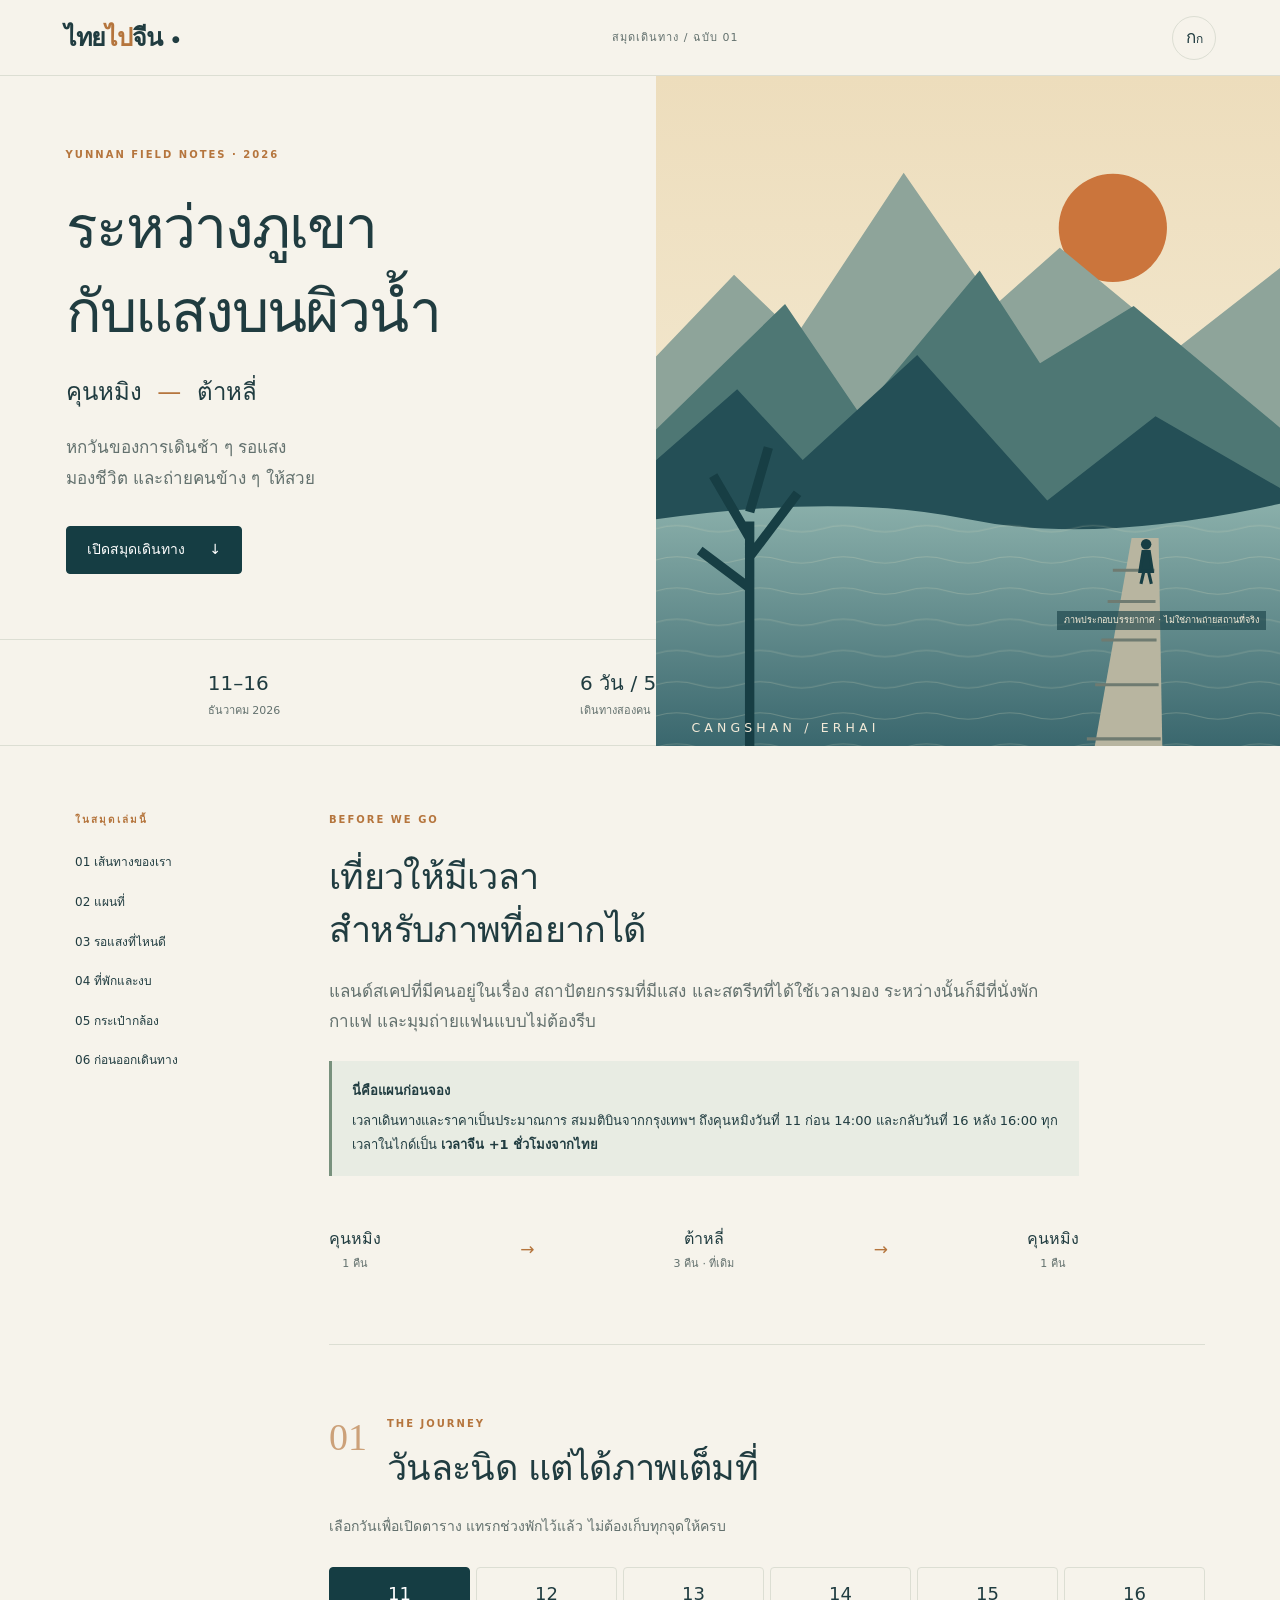
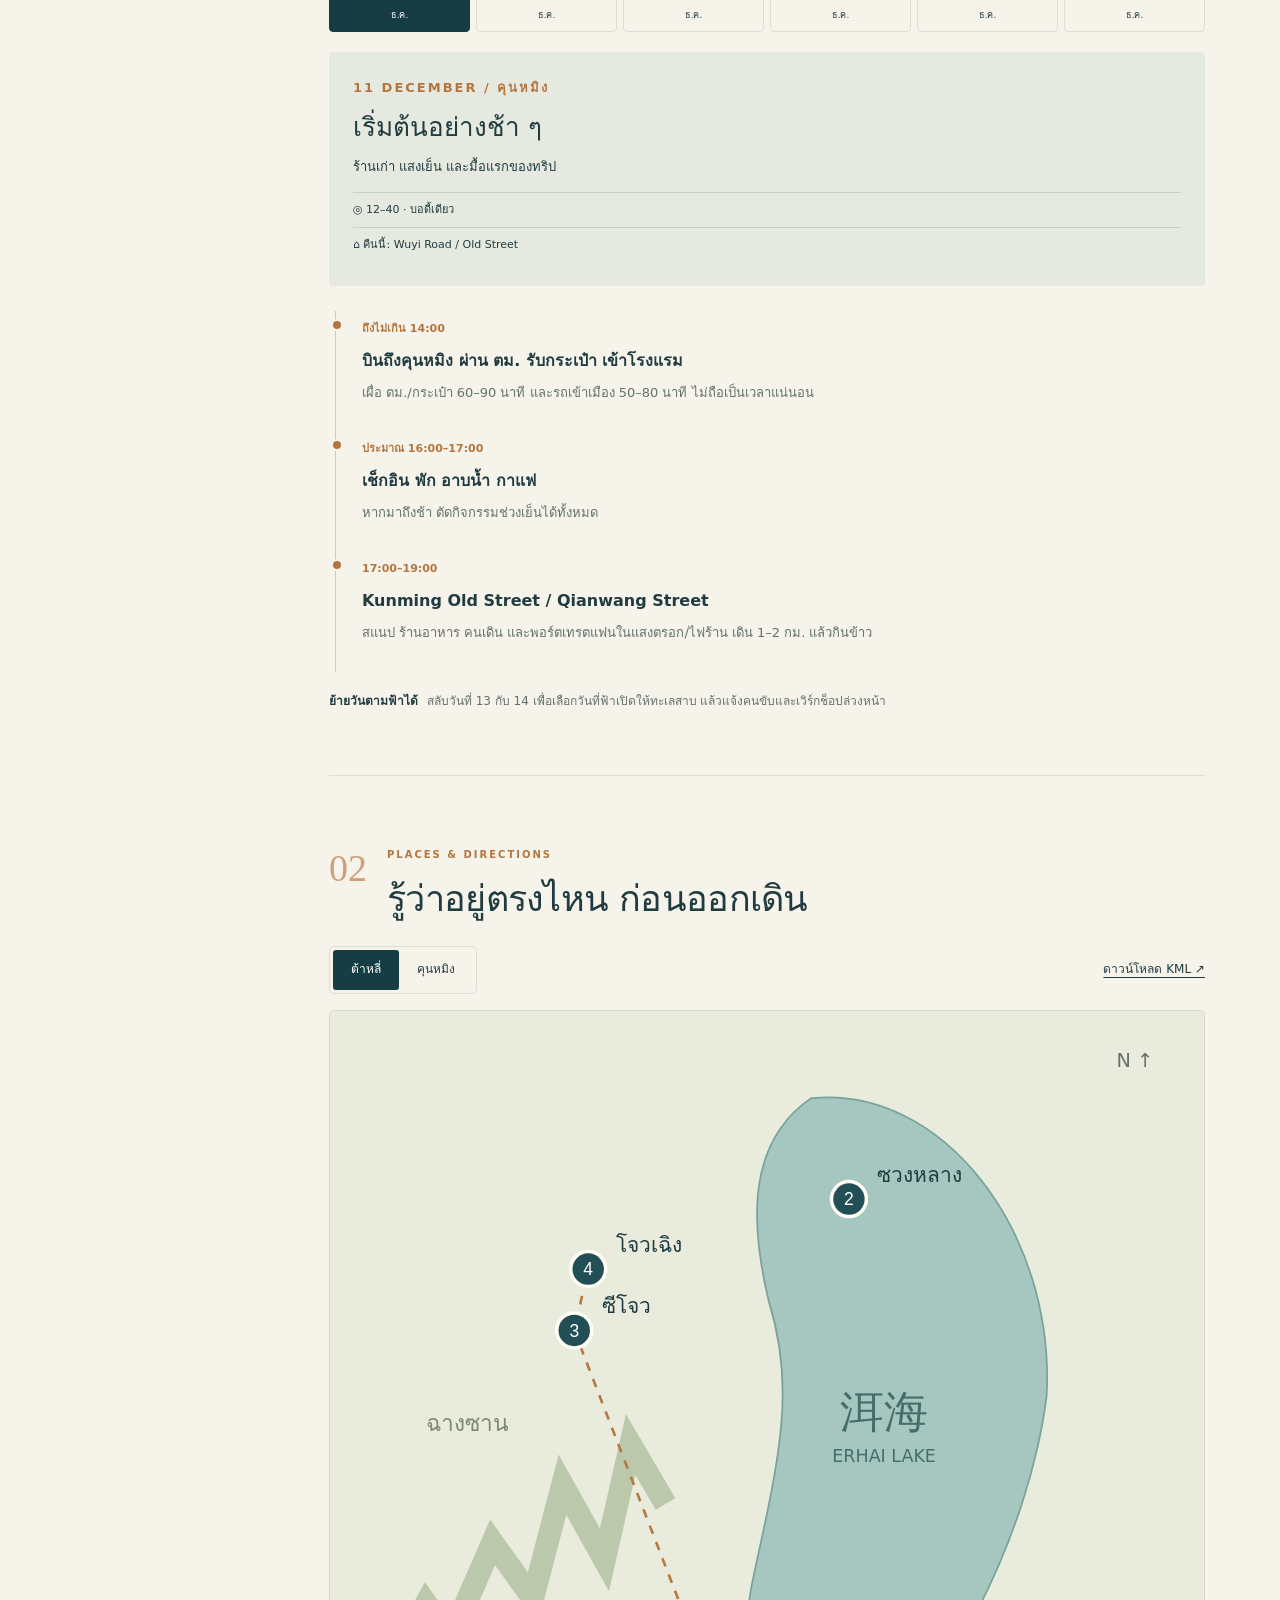
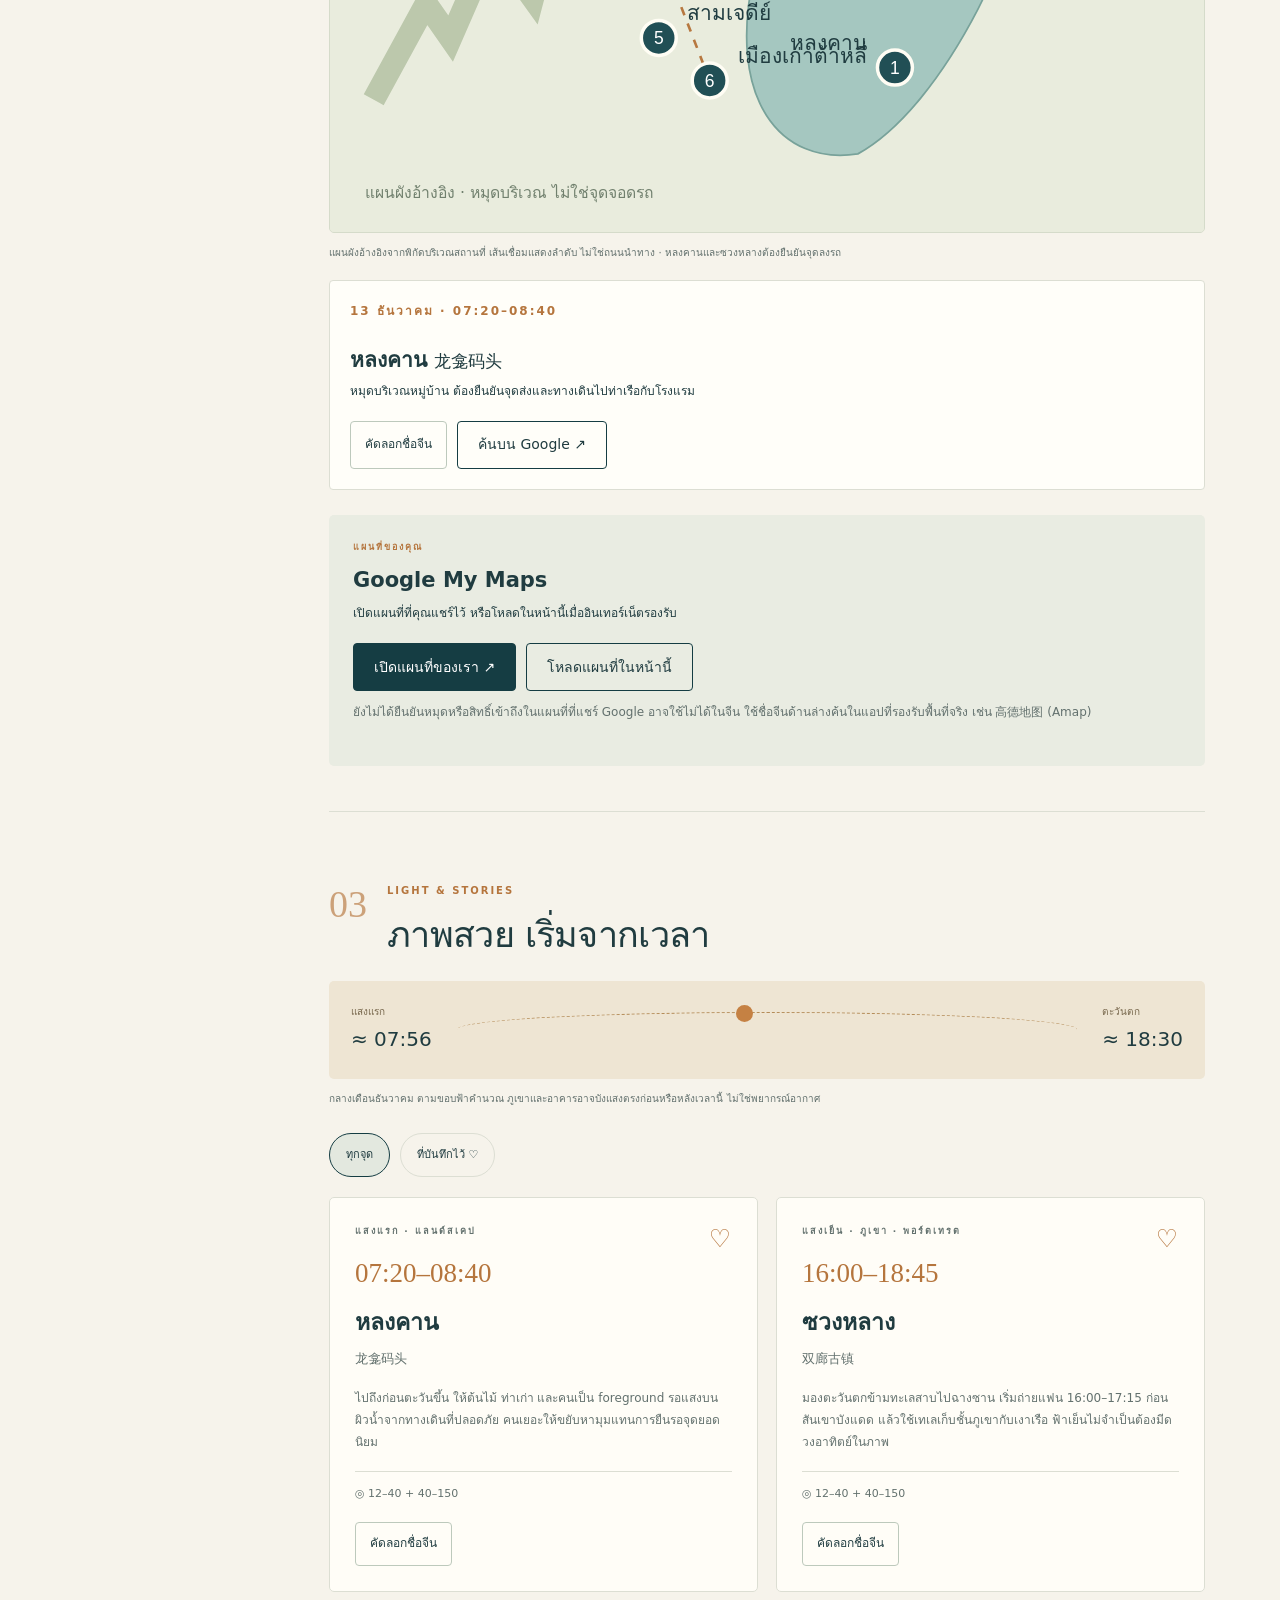
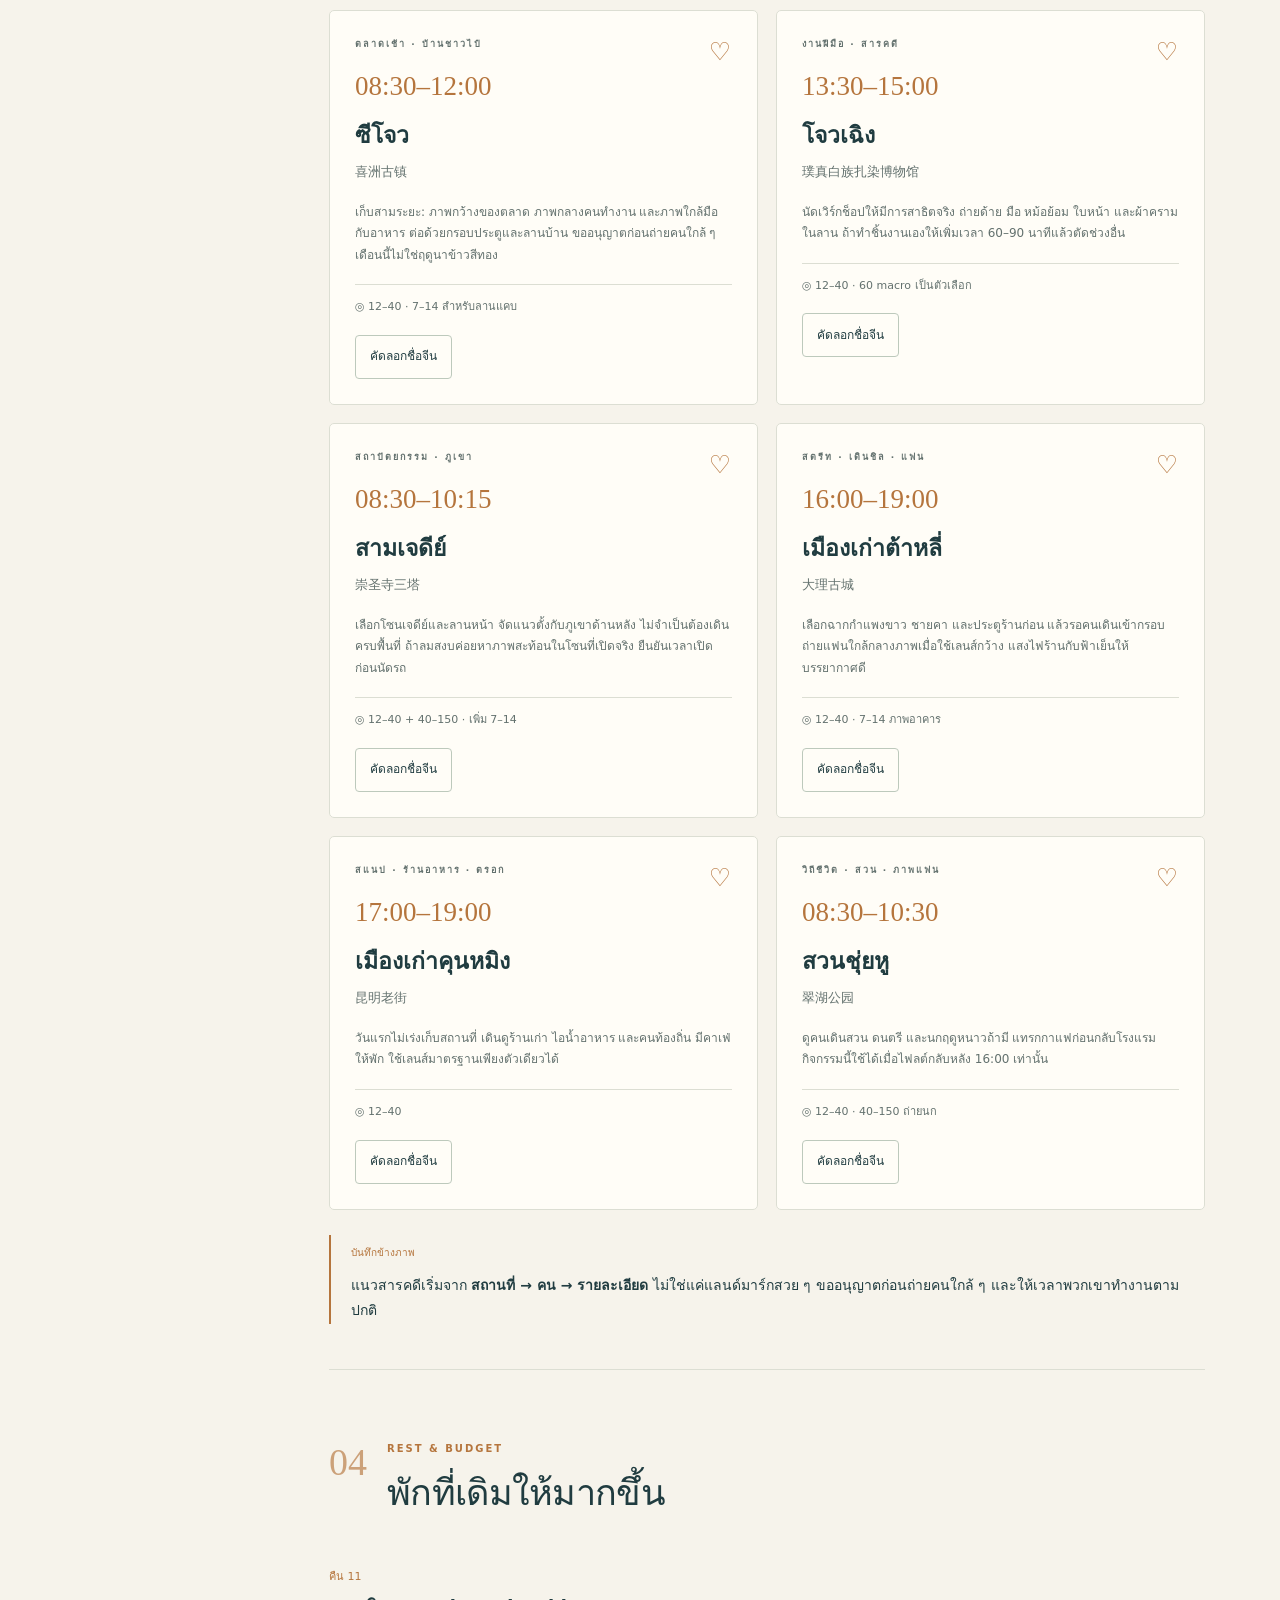
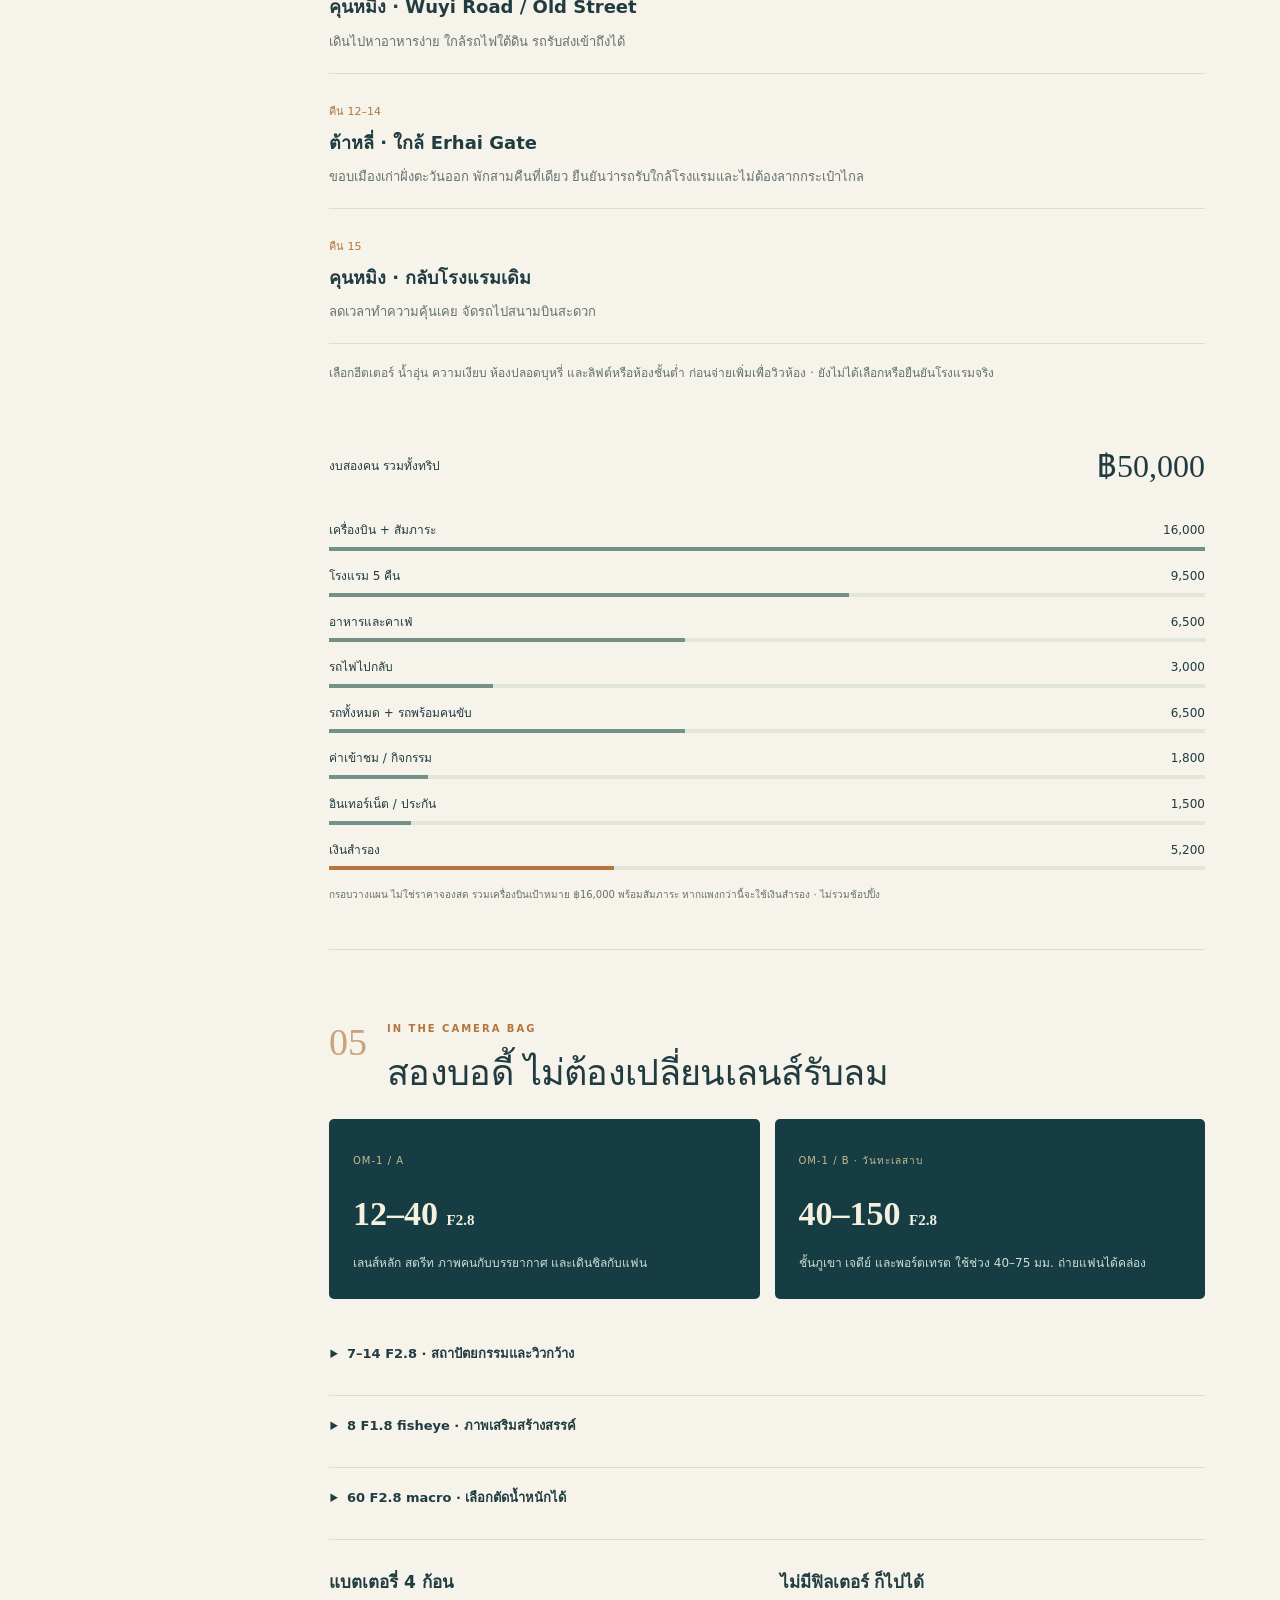
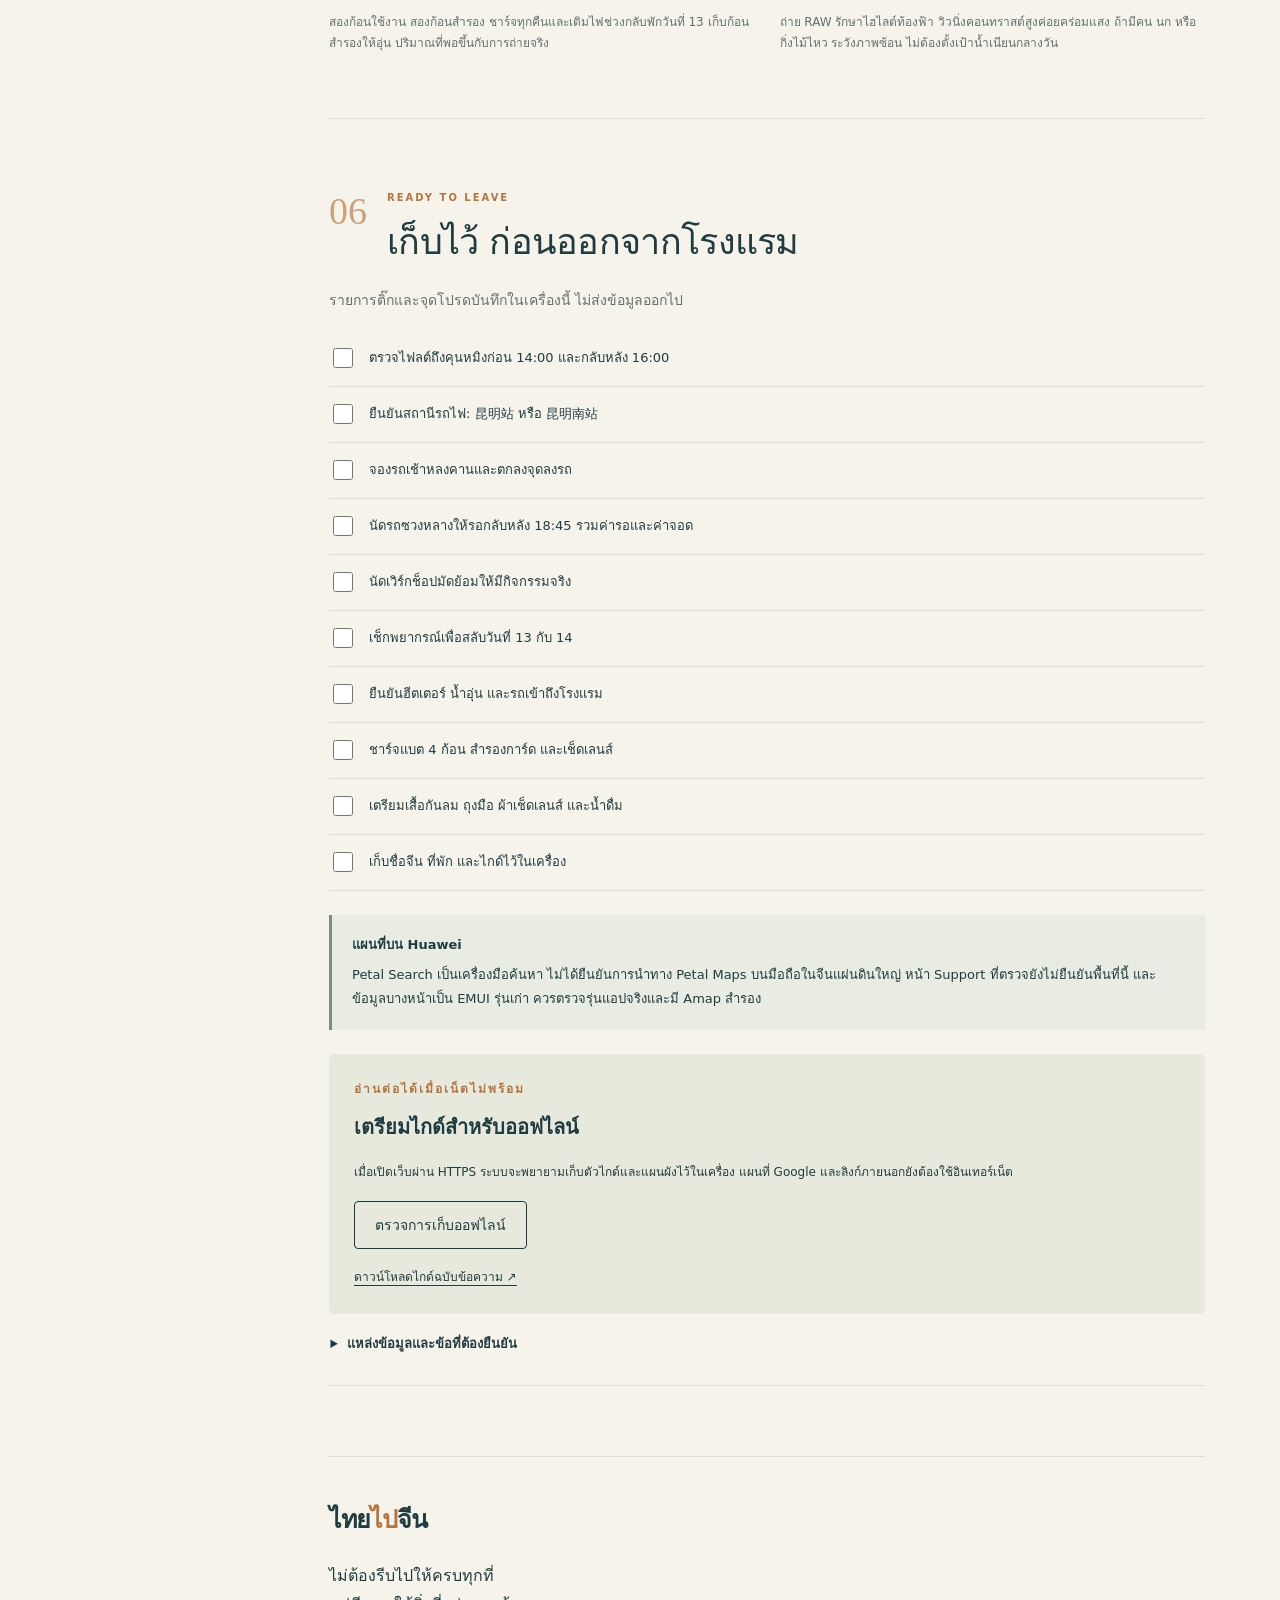
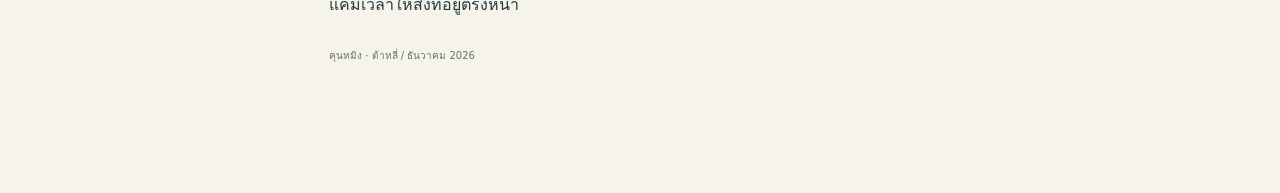
==== site/index.html @ 17184134 "Add initial files for Thailand to China travel guide - Create index.html for the main page layout an" ====
<!doctype html>
<html lang="th"><head><meta charset="utf-8"><meta name="viewport" content="width=device-width,initial-scale=1,viewport-fit=cover"><meta name="theme-color" content="#153d43"><meta name="description" content="ไทยไปจีน — สมุดเดินทางและถ่ายภาพคุนหมิง–ต้าหลี่ 11–16 ธันวาคม 2026 พร้อมเวลาแสง จุดพัก แผนที่ และชุดกล้อง OM-1"><title>ไทยไปจีน — สมุดเดินทาง คุนหมิง · ต้าหลี่</title><link rel="icon" href="assets/icon.svg" type="image/svg+xml"><link rel="manifest" href="manifest.webmanifest"><link rel="stylesheet" href="style.css"><script src="data.js" defer></script><script src="app.js" defer></script></head>
<body><header class="masthead"><a href="#home" class="brand">ไทย<span>ไป</span>จีน<span class="brand-dot">●</span></a><span class="edition">สมุดเดินทาง / ฉบับ 01</span><button id="text-size" class="icon-button" aria-label="สลับขนาดตัวอักษร">ก<span>ก</span></button></header>
<main id="home"><section class="cover"><div class="cover-text"><p class="eyebrow">YUNNAN FIELD NOTES · 2026</p><h1>ระหว่างภูเขา<br>กับแสงบนผิวน้ำ</h1><p class="cover-sub">คุนหมิง <span>—</span> ต้าหลี่</p><p class="cover-intro">หกวันของการเดินช้า ๆ รอแสง<br>มองชีวิต และถ่ายคนข้าง ๆ ให้สวย</p><a class="primary" href="#journey">เปิดสมุดเดินทาง <span>↓</span></a></div><div class="cover-art"><svg viewBox="0 0 600 670" role="img" aria-labelledby="cover-title"><title id="cover-title">ภาพประกอบภูเขาฉางซานและทะเลสาบ ไม่ใช่ภาพสถานที่จริง</title><defs><linearGradient id="sky" x2="0" y2="1"><stop stop-color="#edddbc"/><stop offset="1" stop-color="#f7f0dd"/></linearGradient><linearGradient id="water" x2="0" y2="1"><stop stop-color="#8aafaa"/><stop offset="1" stop-color="#315f67"/></linearGradient><pattern id="waves" width="80" height="30" patternUnits="userSpaceOnUse"><path d="M0 15 Q20 9 40 15 T80 15" fill="none" stroke="#dfdfbf" stroke-opacity=".24"/></pattern></defs><path fill="url(#sky)" d="M0 0h600v670H0z"/><circle cx="439" cy="146" r="52" fill="#cb753c"/><path d="M-50 322 75 191 135 249 238 93 326 220 388 165 503 260 645 149V670H0Z" fill="#8ea49a"/><path d="m-30 369 154-150 72 106 115-138 58 89 90-55 160 133v316H0" fill="#4e7774"/><path d="m-50 413 128-112 63 68 110-101 125 140 104-81 158 91v252H0" fill="#244f56"/><path d="M0 426q180-25 300 0t300-15v259H0" fill="url(#water)"/><path d="M0 426h600v244H0z" fill="url(#waves)"/><path d="m457 444-40 226h70l-4-226z" fill="#b8b5a0"/><path d="M439 475h40m-45 30h46m-52 37h53m-59 43h61m-69 52h71" stroke="#6f7b71" stroke-width="3"/><path d="M90 670V428m0 64L42 456m48 6 46-61m-46 43-35-60m35 35 18-62" stroke="#173e44" stroke-width="9" fill="none"/><g fill="#173e44"><circle cx="471" cy="450" r="5"/><path d="m468 457-3 19h12l-3-19zm1 18-3 13m7-13 3 13" stroke="#173e44" stroke-width="3"/></g><text x="34" y="630" fill="#f3ead8" font-size="12" letter-spacing="4">CANGSHAN / ERHAI</text></svg><span class="art-caption">ภาพประกอบบรรยากาศ · ไม่ใช่ภาพถ่ายสถานที่จริง</span></div><div class="cover-facts"><div><b>11–16</b><span>ธันวาคม 2026</span></div><div><b>6 วัน / 5 คืน</b><span>เดินทางสองคน</span></div><div><b>฿50,000</b><span>งบรวมเป้าหมาย</span></div></div></section>
<div class="reader-wrap"><aside class="book-index"><p class="eyebrow">ในสมุดเล่มนี้</p><a href="#journey">01 เส้นทางของเรา</a><a href="#map">02 แผนที่</a><a href="#shots">03 รอแสงที่ไหนดี</a><a href="#stay">04 ที่พักและงบ</a><a href="#gear">05 กระเป๋ากล้อง</a><a href="#ready">06 ก่อนออกเดินทาง</a></aside><div class="chapters">
<section class="intro"><p class="eyebrow">BEFORE WE GO</p><h2>เที่ยวให้มีเวลา<br>สำหรับภาพที่อยากได้</h2><p>แลนด์สเคปที่มีคนอยู่ในเรื่อง สถาปัตยกรรมที่มีแสง และสตรีทที่ได้ใช้เวลามอง ระหว่างนั้นก็มีที่นั่งพัก กาแฟ และมุมถ่ายแฟนแบบไม่ต้องรีบ</p><div class="notice"><b>นี่คือแผนก่อนจอง</b><p>เวลาเดินทางและราคาเป็นประมาณการ สมมติบินจากกรุงเทพฯ ถึงคุนหมิงวันที่ 11 ก่อน 14:00 และกลับวันที่ 16 หลัง 16:00 ทุกเวลาในไกด์เป็น <strong>เวลาจีน +1 ชั่วโมงจากไทย</strong></p></div><div class="route-strip"><span>คุนหมิง<small>1 คืน</small></span><i>→</i><span>ต้าหลี่<small>3 คืน · ที่เดิม</small></span><i>→</i><span>คุนหมิง<small>1 คืน</small></span></div></section>
<section id="journey" class="chapter"><div class="section-heading"><span class="chapter-num">01</span><div><p class="eyebrow">THE JOURNEY</p><h2>วันละนิด แต่ได้ภาพเต็มที่</h2></div></div><p class="section-intro">เลือกวันเพื่อเปิดตาราง แทรกช่วงพักไว้แล้ว ไม่ต้องเก็บทุกจุดให้ครบ</p><div id="day-tabs" class="day-tabs" role="tablist" aria-label="เลือกวันเดินทาง"></div><article id="day-panel" role="tabpanel" tabindex="0"></article><div class="note"><b>ย้ายวันตามฟ้าได้</b> สลับวันที่ 13 กับ 14 เพื่อเลือกวันที่ฟ้าเปิดให้ทะเลสาบ แล้วแจ้งคนขับและเวิร์กช็อปล่วงหน้า</div></section>
<section id="map" class="chapter"><div class="section-heading"><span class="chapter-num">02</span><div><p class="eyebrow">PLACES & DIRECTIONS</p><h2>รู้ว่าอยู่ตรงไหน ก่อนออกเดิน</h2></div></div><div class="map-toolbar"><div class="segmented"><button data-region="dali" aria-pressed="true">ต้าหลี่</button><button data-region="kunming" aria-pressed="false">คุนหมิง</button></div><a href="Yunnan_Photo_Trip_2026.kml" download class="text-link">ดาวน์โหลด KML ↗</a></div><div id="offline-map" class="map-canvas"></div><p class="caption">แผนผังอ้างอิงจากพิกัดบริเวณสถานที่ เส้นเชื่อมแสดงลำดับ ไม่ใช่ถนนนำทาง · หลงคานและซวงหลางต้องยืนยันจุดลงรถ</p><div id="map-place" aria-live="polite"></div><div class="map-external"><p class="eyebrow">แผนที่ของคุณ</p><h3>Google My Maps</h3><p>เปิดแผนที่ที่คุณแชร์ไว้ หรือโหลดในหน้านี้เมื่ออินเทอร์เน็ตรองรับ</p><div class="button-row"><a class="primary" href="https://www.google.com/maps/d/viewer?mid=1lE7UFUHc2npUgthw_yn-MtbtvPUCnrU" target="_blank" rel="noopener">เปิดแผนที่ของเรา ↗</a><button id="load-map" class="secondary">โหลดแผนที่ในหน้านี้</button></div><div id="google-embed"></div><p class="caption">ยังไม่ได้ยืนยันหมุดหรือสิทธิ์เข้าถึงในแผนที่ที่แชร์ Google อาจใช้ไม่ได้ในจีน ใช้ชื่อจีนด้านล่างค้นในแอปที่รองรับพื้นที่จริง เช่น 高德地图 (Amap)</p></div></section>
<section id="shots" class="chapter"><div class="section-heading"><span class="chapter-num">03</span><div><p class="eyebrow">LIGHT & STORIES</p><h2>ภาพสวย เริ่มจากเวลา</h2></div></div><div class="light-band"><span>แสงแรก<b>≈ 07:56</b></span><div class="sun-path"><i></i></div><span>ตะวันตก<b>≈ 18:30</b></span></div><p class="caption">กลางเดือนธันวาคม ตามขอบฟ้าคำนวณ ภูเขาและอาคารอาจบังแสงตรงก่อนหรือหลังเวลานี้ ไม่ใช่พยากรณ์อากาศ</p><div id="shot-filters" class="filter-row"><button class="active" data-filter="all">ทุกจุด</button><button data-filter="saved">ที่บันทึกไว้ ♡</button></div><div id="shot-list" class="shot-grid"></div><div class="editorial-note"><span>บันทึกข้างภาพ</span><p>แนวสารคดีเริ่มจาก <b>สถานที่ → คน → รายละเอียด</b> ไม่ใช่แค่แลนด์มาร์กสวย ๆ ขออนุญาตก่อนถ่ายคนใกล้ ๆ และให้เวลาพวกเขาทำงานตามปกติ</p></div></section>
<section id="stay" class="chapter"><div class="section-heading"><span class="chapter-num">04</span><div><p class="eyebrow">REST & BUDGET</p><h2>พักที่เดิมให้มากขึ้น</h2></div></div><div class="stay-list"><article><span>คืน 11</span><h3>คุนหมิง · Wuyi Road / Old Street</h3><p>เดินไปหาอาหารง่าย ใกล้รถไฟใต้ดิน รถรับส่งเข้าถึงได้</p></article><article><span>คืน 12–14</span><h3>ต้าหลี่ · ใกล้ Erhai Gate</h3><p>ขอบเมืองเก่าฝั่งตะวันออก พักสามคืนที่เดียว ยืนยันว่ารถรับใกล้โรงแรมและไม่ต้องลากกระเป๋าไกล</p></article><article><span>คืน 15</span><h3>คุนหมิง · กลับโรงแรมเดิม</h3><p>ลดเวลาทำความคุ้นเคย จัดรถไปสนามบินสะดวก</p></article></div><p class="note">เลือกฮีตเตอร์ น้ำอุ่น ความเงียบ ห้องปลอดบุหรี่ และลิฟต์หรือห้องชั้นต่ำ ก่อนจ่ายเพิ่มเพื่อวิวห้อง · ยังไม่ได้เลือกหรือยืนยันโรงแรมจริง</p><div class="budget-head"><span>งบสองคน รวมทั้งทริป</span><b>฿50,000</b></div><div id="budget-bars"></div><p class="caption">กรอบวางแผน ไม่ใช่ราคาจองสด รวมเครื่องบินเป้าหมาย ฿16,000 พร้อมสัมภาระ หากแพงกว่านี้จะใช้เงินสำรอง · ไม่รวมช้อปปิ้ง</p></section>
<section id="gear" class="chapter"><div class="section-heading"><span class="chapter-num">05</span><div><p class="eyebrow">IN THE CAMERA BAG</p><h2>สองบอดี้ ไม่ต้องเปลี่ยนเลนส์รับลม</h2></div></div><div class="camera-layout"><article><span class="camera-label">OM-1 / A</span><h3>12–40 <small>F2.8</small></h3><p>เลนส์หลัก สตรีท ภาพคนกับบรรยากาศ และเดินชิลกับแฟน</p></article><article><span class="camera-label">OM-1 / B · วันทะเลสาบ</span><h3>40–150 <small>F2.8</small></h3><p>ชั้นภูเขา เจดีย์ และพอร์ตเทรต ใช้ช่วง 40–75 มม. ถ่ายแฟนได้คล่อง</p></article></div><details><summary>7–14 F2.8 · สถาปัตยกรรมและวิวกว้าง</summary><p>พกวันที่ 12 และ 15 ถ้าต้องการมุมกว้างจริง รักษาแนวตั้งของอาคาร ถ่ายแฟนให้อยู่ใกล้กลางภาพและอย่าเข้าใกล้เกินไป</p></details><details><summary>8 F1.8 fisheye · ภาพเสริมสร้างสรรค์</summary><p>ใช้กับตรอก ลานแคบ และช่วงค่ำ ให้เป็นภาพเสริม มุมรับภาพและเส้นโค้งต่างจากเลนส์มุมกว้างเส้นตรง</p></details><details><summary>60 F2.8 macro · เลือกตัดน้ำหนักได้</summary><p>พกเมื่ออยากเก็บเส้นใยผ้าและรายละเอียดเล็กจริง ๆ มือช่างกับอาหารส่วนใหญ่ใช้ 12–40 ได้ ไม่ต้องแบกทุกเลนส์ออกทุกช่วง</p></details><div class="two-notes"><div><h3>แบตเตอรี่ 4 ก้อน</h3><p>สองก้อนใช้งาน สองก้อนสำรอง ชาร์จทุกคืนและเติมไฟช่วงกลับพักวันที่ 13 เก็บก้อนสำรองให้อุ่น ปริมาณที่พอขึ้นกับการถ่ายจริง</p></div><div><h3>ไม่มีฟิลเตอร์ ก็ไปได้</h3><p>ถ่าย RAW รักษาไฮไลต์ท้องฟ้า วิวนิ่งคอนทราสต์สูงค่อยคร่อมแสง ถ้ามีคน นก หรือกิ่งไม้ไหว ระวังภาพซ้อน ไม่ต้องตั้งเป้าน้ำเนียนกลางวัน</p></div></div></section>
<section id="ready" class="chapter"><div class="section-heading"><span class="chapter-num">06</span><div><p class="eyebrow">READY TO LEAVE</p><h2>เก็บไว้ ก่อนออกจากโรงแรม</h2></div></div><p class="section-intro">รายการติ๊กและจุดโปรดบันทึกในเครื่องนี้ ไม่ส่งข้อมูลออกไป</p><div id="checklist"></div><div class="notice"><b>แผนที่บน Huawei</b><p>Petal Search เป็นเครื่องมือค้นหา ไม่ได้ยืนยันการนำทาง Petal Maps บนมือถือในจีนแผ่นดินใหญ่ หน้า Support ที่ตรวจยังไม่ยืนยันพื้นที่นี้ และข้อมูลบางหน้าเป็น EMUI รุ่นเก่า ควรตรวจรุ่นแอปจริงและมี Amap สำรอง</p></div><div class="offline-box"><p class="eyebrow">อ่านต่อได้เมื่อเน็ตไม่พร้อม</p><h3 id="offline-title">เตรียมไกด์สำหรับออฟไลน์</h3><p id="offline-status">เมื่อเปิดเว็บผ่าน HTTPS ระบบจะพยายามเก็บตัวไกด์และแผนผังไว้ในเครื่อง แผนที่ Google และลิงก์ภายนอกยังต้องใช้อินเทอร์เน็ต</p><button id="offline-retry" class="secondary">ตรวจการเก็บออฟไลน์</button><a class="text-link" href="guide-th.md" download>ดาวน์โหลดไกด์ฉบับข้อความ ↗</a></div><details class="sources"><summary>แหล่งข้อมูลและข้อที่ต้องยืนยัน</summary><p>ปรับปรุง 29 ตุลาคม 2026 · ช่วงแสง สภาพอากาศเฉลี่ย และเวลาเดินทางไม่รับประกันสภาพจริง ต้องยืนยันเที่ยวบิน รถไฟ โรงแรม เวลาเปิดสถานที่ รถพร้อมคนขับ และเวิร์กช็อปก่อนจอง</p><ul><li><a href="https://www.travelchinaguide.com/cityguides/yunnan/dali/weather-december.htm">สภาพอากาศและแสงต้าหลี่</a></li><li><a href="https://www.travelchinaguide.com/cityguides/yunnan/kunming-to-dali.htm">รถไฟคุนหมิง–ต้าหลี่</a></li><li><a href="https://travelchinawith.me/attractions/yunnan/dali/xizhou-ancient-town/">ซีโจวและฤดูทุ่งนา</a></li><li><a href="https://www.visityunnanchina.com/experiences-shopping-handicrafts/art-national-intangible-cultural-heritage/bai-tie-dyeing/">งานมัดย้อมชาวไป๋</a></li><li><a href="https://www.chinaxiantour.com/dali-attractions/erhai-lake.html">จุดถ่ายเอ๋อร์ไห่</a></li><li><a href="https://chinakunming.travel/en/destinations/item/34744/kunming-old-street">เมืองเก่าคุนหมิง</a></li><li><a href="https://consumer.huawei.com/uk/support/content/en-gb15766210/">พื้นที่บริการ Petal Maps</a></li><li><a href="https://www.gov.uk/foreign-travel-advice/china/safety-and-security">ข้อจำกัดการเข้าถึง Google ในจีน</a></li></ul><p>พิกัดบริเวณจาก Mapcarta/OSM และแหล่งอ้างอิงในไฟล์ไกด์ ไม่ใช่จุดจอดรถหรือจุดตั้งขาตั้งที่ตรวจหน้างาน ภาพหน้าปกเป็นภาพประกอบ ไม่ใช่ภาพถ่ายหรือการรับประกันวิว</p></details></section>
<footer><a class="brand" href="#home">ไทย<span>ไป</span>จีน</a><p>ไม่ต้องรีบไปให้ครบทุกที่<br>แค่มีเวลาให้สิ่งที่อยู่ตรงหน้า</p><span>คุนหมิง · ต้าหลี่ / ธันวาคม 2026</span></footer></div></div></main><nav class="bottom-nav" aria-label="เมนูหลัก"><a href="#journey"><span>▤</span>รายวัน</a><a href="#map"><span>⌖</span>แผนที่</a><a href="#shots"><span>☼</span>จุดถ่าย</a><a href="#gear"><span>◎</span>กล้อง</a><a href="#ready"><span>✓</span>เตรียมตัว</a></nav><div id="toast" role="status" aria-live="polite"></div><noscript><p>เปิด JavaScript เพื่อดูตารางรายวัน หรือ <a href="guide-th.md">ดาวน์โหลดไกด์ฉบับข้อความ</a></p></noscript></body></html>
---- site/style.css ----
:root{--paper:#f6f3eb;--ink:#203c40;--muted:#63716e;--teal:#153d43;--gold:#b5753d;--line:#dcded3;--white:#fffef9;--body:17px}*{box-sizing:border-box}html{scroll-behavior:smooth;scroll-padding-top:85px}body{margin:0;background:var(--paper);color:var(--ink);font-family:Tahoma,"Noto Sans Thai",system-ui,sans-serif;font-size:var(--body);line-height:1.8}body.large{--body:20px}a{color:inherit;text-underline-offset:4px}button,input{font:inherit}button,a{-webkit-tap-highlight-color:transparent}button{cursor:pointer}button:focus-visible,a:focus-visible,input:focus-visible{outline:3px solid #c58448;outline-offset:4px}h1,h2,h3,p{margin-top:0}h1,h2,h3{line-height:1.45}h2{font-size:clamp(26px,3vw,36px);font-weight:500;letter-spacing:-.7px;margin-bottom:20px}h3{font-weight:600;font-size:21px}p{margin-bottom:18px}button{color:var(--ink)}.masthead{height:76px;display:flex;align-items:center;justify-content:space-between;max-width:1440px;margin:auto;padding:0 5%;border-bottom:1px solid var(--line)}.brand{font-size:25px;font-weight:800;letter-spacing:-1px;text-decoration:none}.brand>span:first-child{color:var(--gold)}.brand-dot{font-size:9px;margin-left:10px;vertical-align:middle}.edition{color:var(--muted);font-size:11px;letter-spacing:1px}.icon-button{border:1px solid var(--line);border-radius:50%;background:none;width:44px;height:44px}.icon-button span{font-size:12px}.cover{position:relative;max-width:1440px;margin:auto;display:grid;grid-template-columns:1.05fr 1fr;overflow:hidden}.cover-text{padding:70px 8% 65px 10%}.eyebrow{font-size:10px;letter-spacing:2px;font-weight:700;color:var(--gold);margin-bottom:22px}.cover h1{font-size:clamp(35px,4.6vw,65px);line-height:1.42;font-weight:500;letter-spacing:-2px;margin-bottom:18px}.cover-sub{font-size:24px}.cover-sub span{color:var(--gold);padding:0 8px}.cover-intro{font-size:17px;color:var(--muted);margin-bottom:32px}.primary,.secondary{display:inline-flex;justify-content:center;align-items:center;gap:25px;min-height:48px;border:1px solid var(--teal);border-radius:4px;padding:11px 20px;text-decoration:none;font-size:14px;line-height:1.6}.primary{background:var(--teal);color:white}.secondary{background:transparent}.cover-art{position:relative;background:#8ca7a0;min-height:540px}.cover-art svg{width:100%;height:100%;display:block;object-fit:cover}.art-caption{position:absolute;bottom:9px;right:14px;color:#f9efdb;font-size:9px;background:#153d4399;padding:1px 7px}.cover-facts{grid-column:1/-1;display:flex;justify-content:space-around;padding:25px 5%;border-block:1px solid var(--line);gap:12px}.cover-facts div{display:flex;flex-direction:column}.cover-facts b{font-size:20px;font-weight:500}.cover-facts span{font-size:11px;color:var(--muted)}.reader-wrap{max-width:1200px;margin:auto;display:grid;grid-template-columns:190px minmax(0,1fr);gap:64px;padding:65px 35px}.book-index{align-self:start;position:sticky;top:35px;font-size:12px;display:grid;gap:18px}.book-index .eyebrow{margin-bottom:5px}.book-index a{text-decoration:none}.chapters{min-width:0}.intro{max-width:750px}.intro>p:not(.eyebrow){color:var(--muted)}.notice{background:#e8ece3;border-left:3px solid #78917d;padding:18px 20px;margin:24px 0;font-size:13px;line-height:1.9}.notice p{margin:5px 0 0}.route-strip{display:flex;align-items:center;justify-content:space-between;gap:10px;padding:25px 0}.route-strip span{text-align:center;font-size:16px}.route-strip small{display:block;font-size:11px;color:var(--muted)}.route-strip i{font-style:normal;color:var(--gold)}.chapter{padding-top:70px;border-top:1px solid var(--line);margin-top:45px}.section-heading{display:flex;gap:20px;align-items:flex-start}.chapter-num{font-family:Georgia,serif;font-size:38px;line-height:1.2;color:var(--gold);opacity:.65}.section-heading .eyebrow{margin-bottom:9px}.section-heading h2{margin-bottom:20px}.section-intro{color:var(--muted);font-size:14px}.day-tabs{display:flex;gap:6px;padding:10px 0 20px;overflow-x:auto}.day-tab{flex:1;background:none;border:1px solid var(--line);min-width:55px;min-height:65px;border-radius:4px;font-size:18px}.day-tab small{display:block;font-size:9px;line-height:1.1}.day-tab[aria-selected=true]{background:var(--teal);color:white;border-color:var(--teal)}.day-heading{background:#e6e9df;border-radius:4px;padding:24px;margin-bottom:25px}.day-heading h3{font-size:26px;margin-bottom:8px;font-weight:500}.day-heading .eyebrow{margin-bottom:10px}.day-heading p{font-size:13px;margin-bottom:14px}.pill{display:block;font-size:11px;padding:7px 0;border-top:1px solid #c9d1c5}.timeline{margin-left:6px}.event{position:relative;border-left:1px solid #c5cec2;padding:0 0 27px 26px}.event:before{content:'';width:8px;height:8px;position:absolute;top:8px;left:-5px;border-radius:50%;background:var(--gold);border:2px solid var(--paper)}.event time{font-size:11px;color:var(--gold);font-weight:700}.event h4{font-size:16px;margin:5px 0 7px;font-weight:600;line-height:1.7}.event p{font-size:13px;color:var(--muted);margin:0}.note{font-size:12px;padding:18px 0;color:var(--muted);line-height:1.9}.note b{color:var(--ink);margin-right:5px}.map-toolbar{display:flex;align-items:center;justify-content:space-between;gap:8px;flex-wrap:wrap;margin-bottom:16px}.segmented{display:flex;border:1px solid var(--line);border-radius:5px;padding:3px}.segmented button{border:0;background:none;font-size:12px;min-height:40px;padding:4px 18px;border-radius:3px}.segmented button[aria-pressed=true]{background:var(--teal);color:white}.text-link{font-size:12px}.map-canvas{background:#e7e9db;border:1px solid #d5dbca;border-radius:5px;overflow:hidden}.map-canvas svg{width:100%;height:auto;display:block}.map-pin{cursor:pointer;outline:none}.map-pin circle{stroke:#fffdf4;stroke-width:2;transition:r .2s}.map-pin:focus circle,.map-pin:hover circle{r:12}.map-pin text{font:12px Tahoma,sans-serif;fill:var(--ink)}.map-pin .number{fill:white;font-size:10px;text-anchor:middle;pointer-events:none}.caption{font-size:10px;color:var(--muted);line-height:1.9;margin:10px 0 18px}.map-detail{padding:20px;border:1px solid var(--line);border-radius:4px;background:var(--white)}.map-detail h3{margin-bottom:6px}.cn{font-family:system-ui,sans-serif;font-size:17px;font-weight:500}.map-detail p{font-size:12px}.button-row{display:flex;gap:10px;flex-wrap:wrap}.copy-button{min-height:44px;padding:9px 14px;border:1px solid #bdc9bc;background:transparent;border-radius:4px;font-size:12px}.map-external{background:#e9ece2;padding:24px;margin-top:25px;border-radius:5px}.map-external p{font-size:12px}.map-external .eyebrow{font-size:9px;margin-bottom:10px}.map-external h3{margin-bottom:8px}.map-external iframe{width:100%;height:460px;border:0;margin-top:20px;border-radius:4px}.light-band{display:flex;align-items:center;gap:25px;background:#eee5d3;padding:22px;border-radius:5px}.light-band>span{font-size:10px;white-space:nowrap;color:#78684d}.light-band b{display:block;font-size:20px;font-weight:500;color:var(--ink)}.sun-path{position:relative;flex:1;height:35px;border-top:1px dashed #b48c58;border-radius:50% 50% 0 0}.sun-path i{position:absolute;width:17px;height:17px;border-radius:50%;background:#c58143;left:45%;top:-8px}.filter-row{display:flex;gap:10px;margin:25px 0 20px}.filter-row button{background:none;border:1px solid var(--line);border-radius:40px;font-size:11px;padding:10px 16px;min-height:44px}.filter-row .active{border-color:var(--teal);background:#e3e8df}.shot-grid{display:grid;grid-template-columns:1fr 1fr;gap:18px}.shot-card{padding:25px;border:1px solid var(--line);background:#fffdf7;border-radius:5px;position:relative}.shot-card h3{font-size:23px;margin:8px 0}.shot-card .eyebrow{font-size:9px;margin-bottom:10px;padding-right:25px}.shot-card .shot-time{font-family:Georgia,serif;font-size:27px;color:var(--gold)}.shot-card p{font-size:12px;color:var(--muted)}.shot-card .lens{font-size:11px;border-top:1px solid var(--line);padding-top:12px;margin-top:16px}.shot-card .cn{font-size:13px;color:var(--muted)}.save{position:absolute;top:17px;right:15px;background:none;border:0;width:44px;height:44px;font-size:25px;color:var(--gold)}.save[aria-pressed=true]{color:#a45d37}.editorial-note{margin-top:25px;border-left:2px solid var(--gold);padding:0 20px}.editorial-note span{font-size:10px;color:var(--gold)}.editorial-note p{font-size:14px;margin-top:8px}.stay-list article{border-bottom:1px solid var(--line);padding:20px 0}.stay-list article>span{font-size:11px;color:var(--gold)}.stay-list h3{font-size:18px;margin:5px 0 9px}.stay-list p{font-size:13px;margin-bottom:0;color:var(--muted)}.budget-head{display:flex;align-items:center;justify-content:space-between;gap:12px;margin:35px 0 25px}.budget-head span{font-size:12px}.budget-head b{font-family:Georgia,serif;font-size:32px;font-weight:400}.budget-row{display:grid;grid-template-columns:minmax(0,1fr) 65px;gap:5px;margin-bottom:15px;font-size:12px}.budget-row b{text-align:right;font-weight:500}.bar{grid-column:1/-1;height:4px;background:#e2e5dc}.bar i{height:100%;display:block;background:#739187}.budget-row.reserve .bar i{background:var(--gold)}.camera-layout{display:grid;grid-template-columns:1fr 1fr;gap:15px;margin-bottom:25px}.camera-layout article{background:var(--teal);color:#f6f0df;border-radius:5px;padding:24px}.camera-label{font-size:10px;letter-spacing:1px;color:#c7bc93}.camera-layout h3{font-family:Georgia,serif;font-size:34px;margin:15px 0}.camera-layout h3 small{font-size:15px}.camera-layout p{font-size:12px;margin:0;color:#d1ddd5}details{border-bottom:1px solid var(--line);padding:18px 0;font-size:13px}summary{cursor:pointer;min-height:35px;list-style-position:outside;margin-left:18px;font-weight:600}details p{margin:14px 0 0;color:var(--muted);font-size:13px}.two-notes{display:grid;grid-template-columns:1fr 1fr;gap:25px;margin-top:30px}.two-notes h3{font-size:17px}.two-notes p{font-size:12px;color:var(--muted)}.check-row{display:flex;align-items:flex-start;gap:13px;min-height:55px;padding:15px 0;border-bottom:1px solid var(--line);font-size:13px;cursor:pointer}.check-row input{width:20px;height:20px;accent-color:var(--teal);flex-shrink:0;margin-top:2px}.check-row:has(input:checked) span{color:var(--muted);text-decoration:line-through}.offline-box{padding:25px;background:#e7e9dd;border-radius:5px}.offline-box .eyebrow{margin-bottom:12px}.offline-box h3{font-size:20px}.offline-box p{font-size:12px}.offline-box a{display:block;margin-top:18px}.sources li{font-size:12px;margin-bottom:12px}.sources ul{padding-left:20px}footer{border-top:1px solid var(--line);margin-top:70px;padding:40px 0 60px}footer p{font-size:16px;margin-top:20px}footer>span{font-size:10px;color:var(--muted)}.bottom-nav{display:none}#toast{position:fixed;left:50%;bottom:100px;transform:translateX(-50%);padding:12px 20px;background:var(--teal);color:white;border-radius:6px;font-size:12px;max-width:90vw;opacity:0;pointer-events:none;transition:opacity .2s;z-index:20}#toast.show{opacity:1}.empty{font-size:13px;color:var(--muted);padding:20px}
@media(min-width:1100px){.cover-art{max-height:670px}.cover-art svg{position:absolute;height:auto;top:0;min-height:100%}}@media(max-width:850px){.reader-wrap{grid-template-columns:1fr;max-width:740px;padding:40px 24px}.book-index{display:none}.cover-text{padding:45px 7%}.cover-art{min-height:450px}.cover h1{font-size:38px}.edition{font-size:10px}.cover-intro{font-size:14px}}@media(max-width:600px){html{scroll-padding-top:25px}.masthead{height:66px;padding:0 22px}.brand{font-size:23px}.edition{letter-spacing:0;font-size:9px}.cover{display:flex;flex-direction:column}.cover-text{padding:38px 26px 32px;position:relative;z-index:1}.cover .eyebrow{font-size:9px;margin-bottom:18px}.cover h1{font-size:40px;letter-spacing:-1.5px;line-height:1.5}.cover-sub{font-size:21px;margin-bottom:12px}.cover-intro{font-size:14px;margin-bottom:22px}.cover-art{min-height:0;height:330px;overflow:hidden}.cover-art svg{position:absolute;bottom:-55px;height:auto;width:100%}.cover-facts{padding:20px 22px;justify-content:space-between}.cover-facts b{font-size:16px}.cover-facts span{font-size:9px}.reader-wrap{padding:36px 22px 80px}.intro h2{font-size:30px}.intro>p{font-size:14px}.chapter{padding-top:40px;margin-top:35px}.section-heading{gap:14px}.chapter-num{font-size:31px}.section-heading .eyebrow{font-size:9px;letter-spacing:1.7px}.section-heading h2{font-size:26px}.route-strip span{font-size:14px}.route-strip small{font-size:10px}.day-tabs{gap:5px}.day-tab{min-width:43px;min-height:63px;padding:7px 4px}.day-heading{padding:21px}.day-heading h3{font-size:25px}.shot-grid{grid-template-columns:1fr}.shot-card{padding:23px}.shot-card p{font-size:13px}.shot-card .cn{font-size:14px}.map-toolbar .text-link{font-size:10px}.map-detail{padding:18px}.map-detail .button-row>*{flex:1;white-space:nowrap}.map-external{padding:20px}.map-external .button-row>*{width:100%}.map-external iframe{height:420px}.light-band{gap:17px;padding:20px}.camera-layout{gap:10px}.camera-layout article{padding:18px 15px}.camera-layout h3{font-size:27px}.camera-layout h3 small{font-size:12px}.camera-label{font-size:8px;letter-spacing:.5px}.camera-layout p{font-size:11px}.two-notes{grid-template-columns:1fr;gap:8px}.bottom-nav{display:flex;position:fixed;bottom:0;left:0;right:0;z-index:10;background:#fbf9f2f5;backdrop-filter:blur(12px);border-top:1px solid #d6dcd0;padding:7px 8px calc(7px + env(safe-area-inset-bottom));justify-content:space-around}.bottom-nav a{min-width:54px;min-height:48px;text-decoration:none;font-size:9px;text-align:center;color:var(--muted);line-height:1.3}.bottom-nav span{display:block;font-size:22px;color:var(--teal);line-height:1.5}footer{padding-bottom:25px}.notice{padding:16px;font-size:12px}.budget-head b{font-size:30px}}@media(prefers-reduced-motion:reduce){html{scroll-behavior:auto}*{transition:none!important}}@media print{.bottom-nav,.book-index,.day-tabs,.map-external button,.filter-row{display:none}.reader-wrap{display:block}.chapter{break-inside:avoid}body{font-size:12px}.cover-art{height:300px}.cover{display:block}.shot-grid{grid-template-columns:1fr 1fr}}
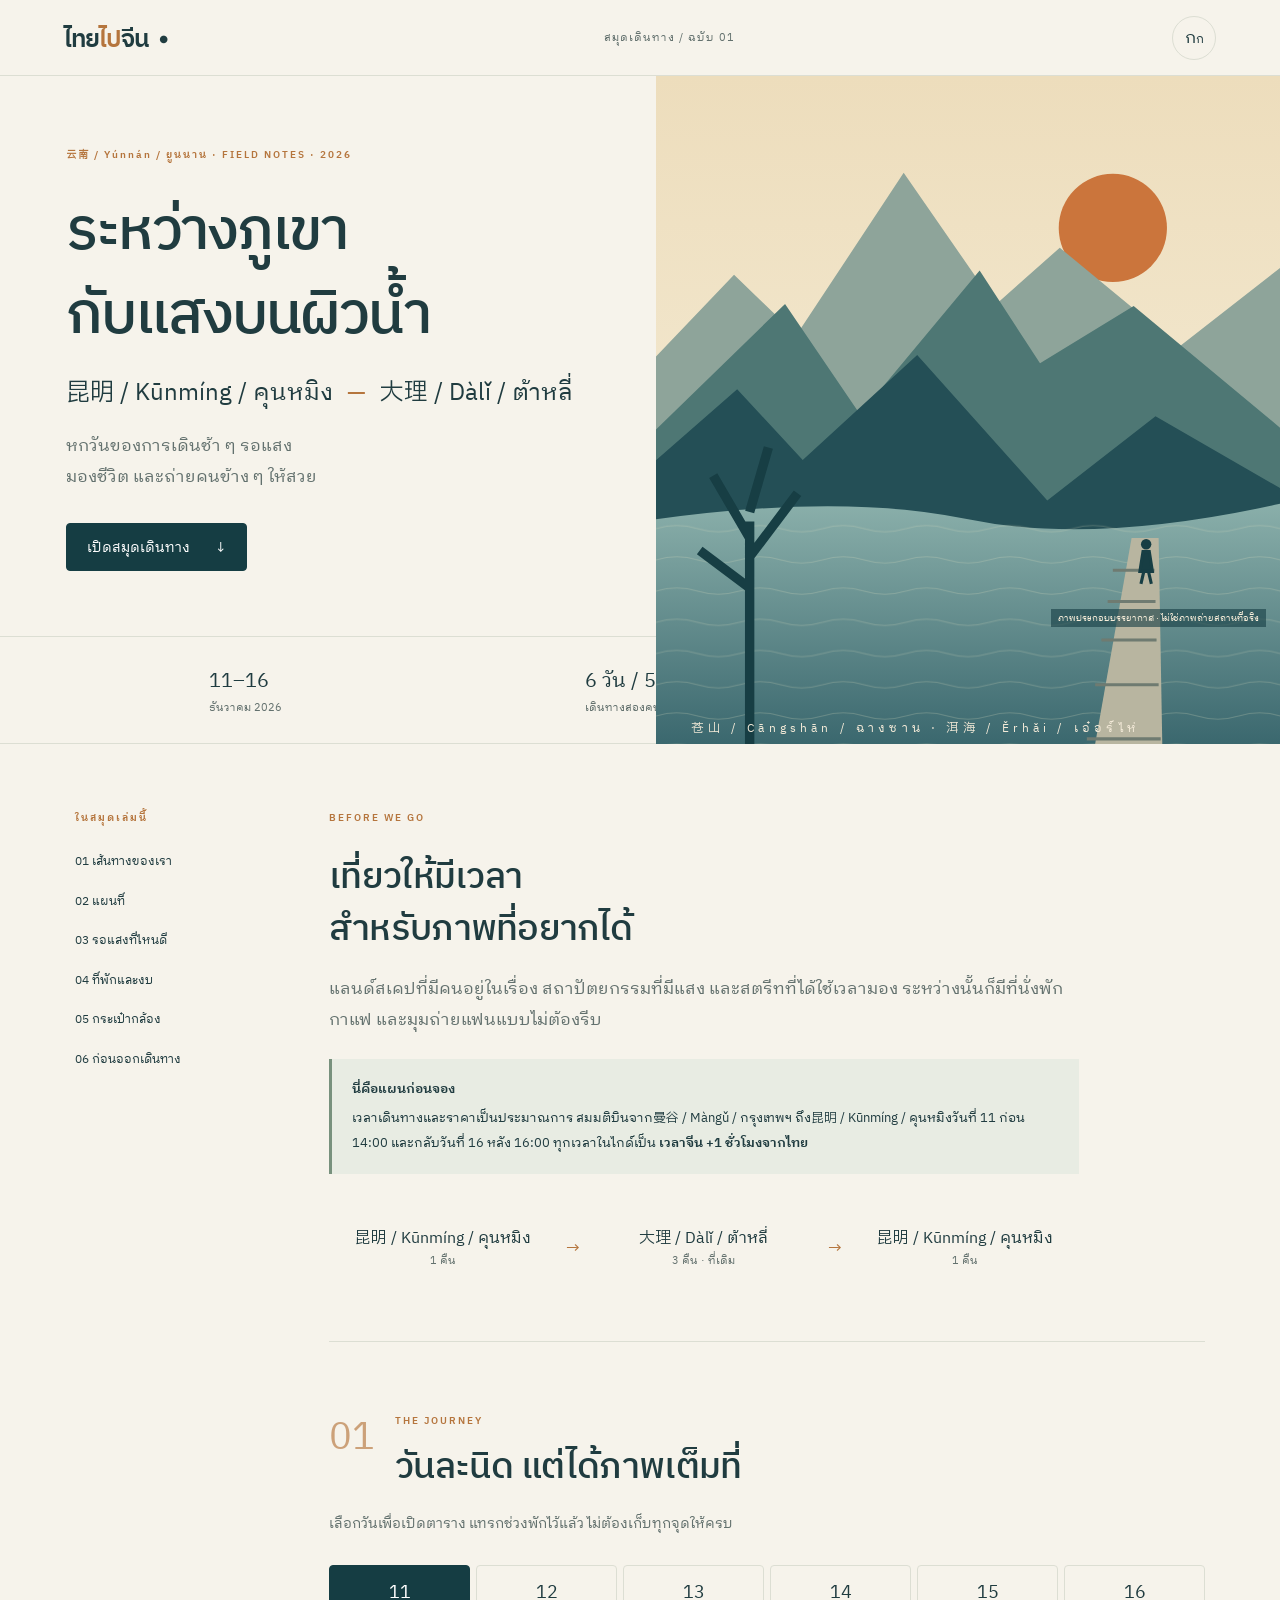
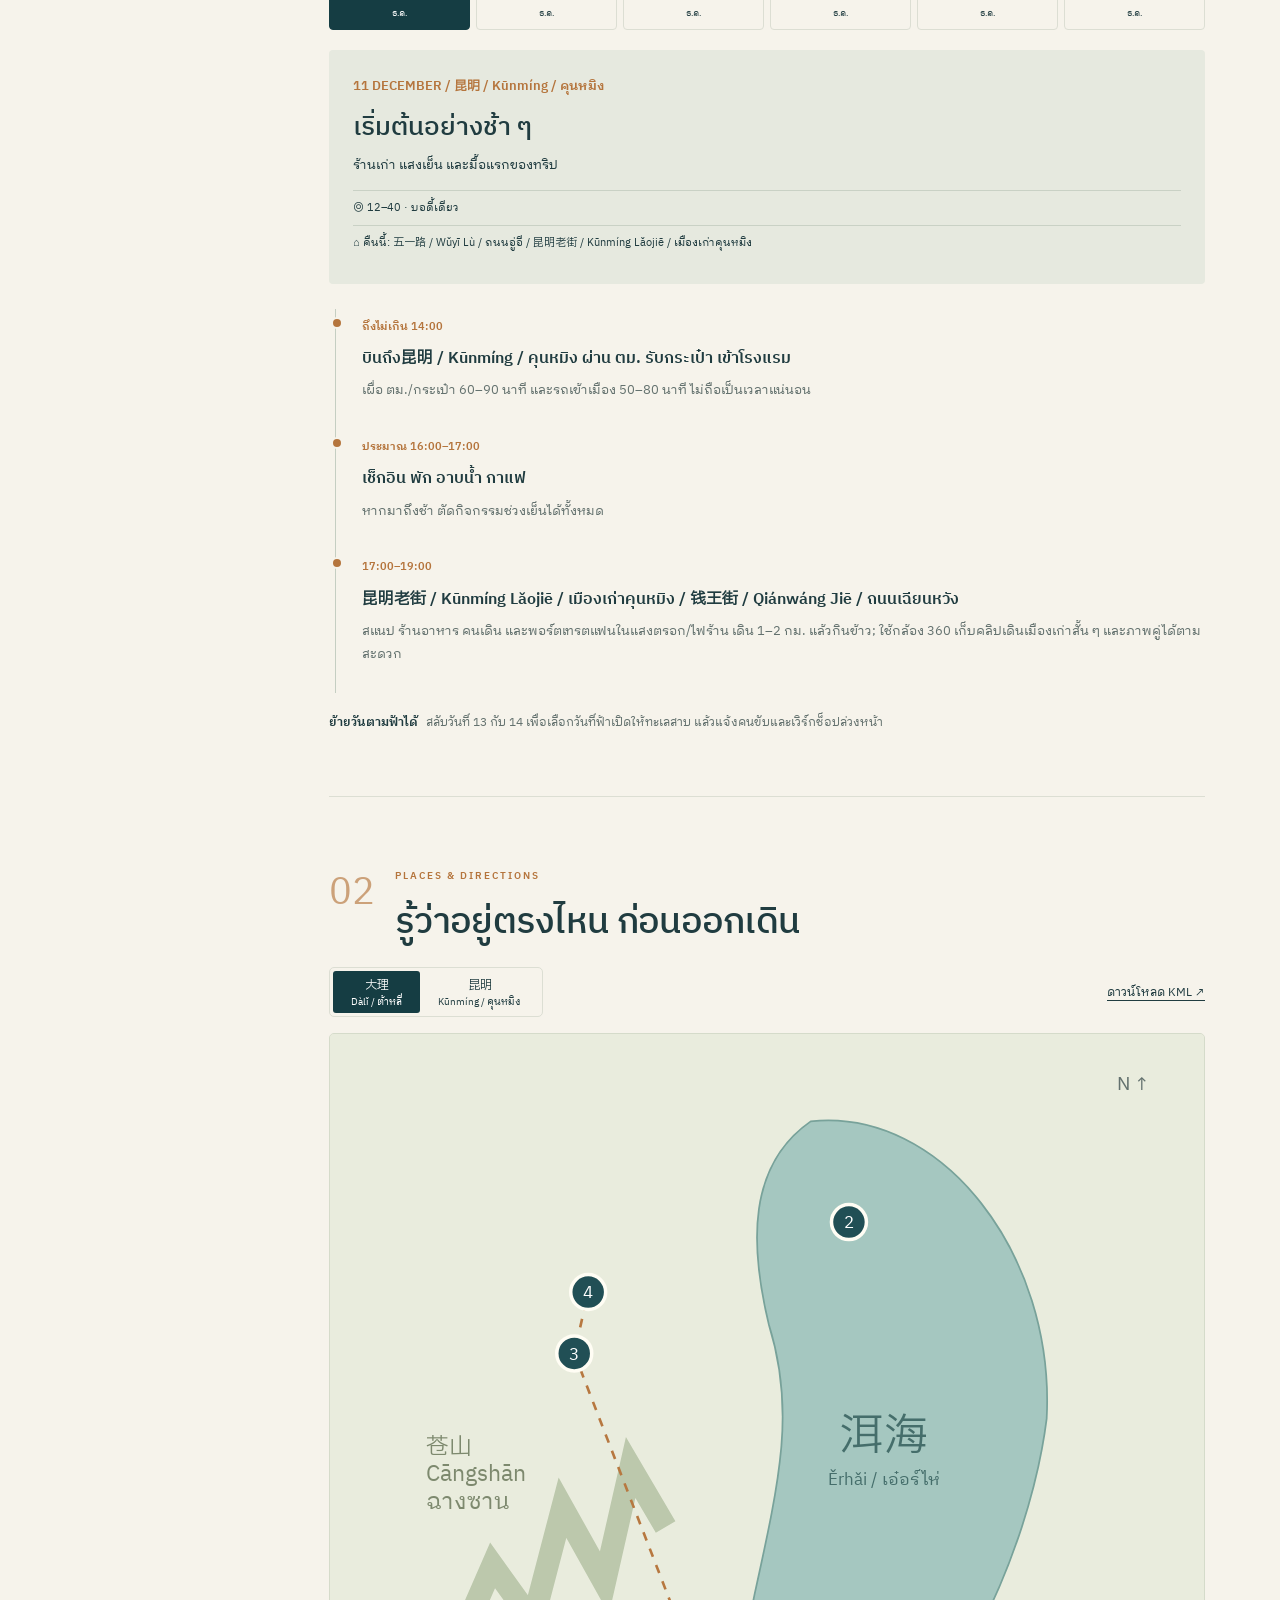
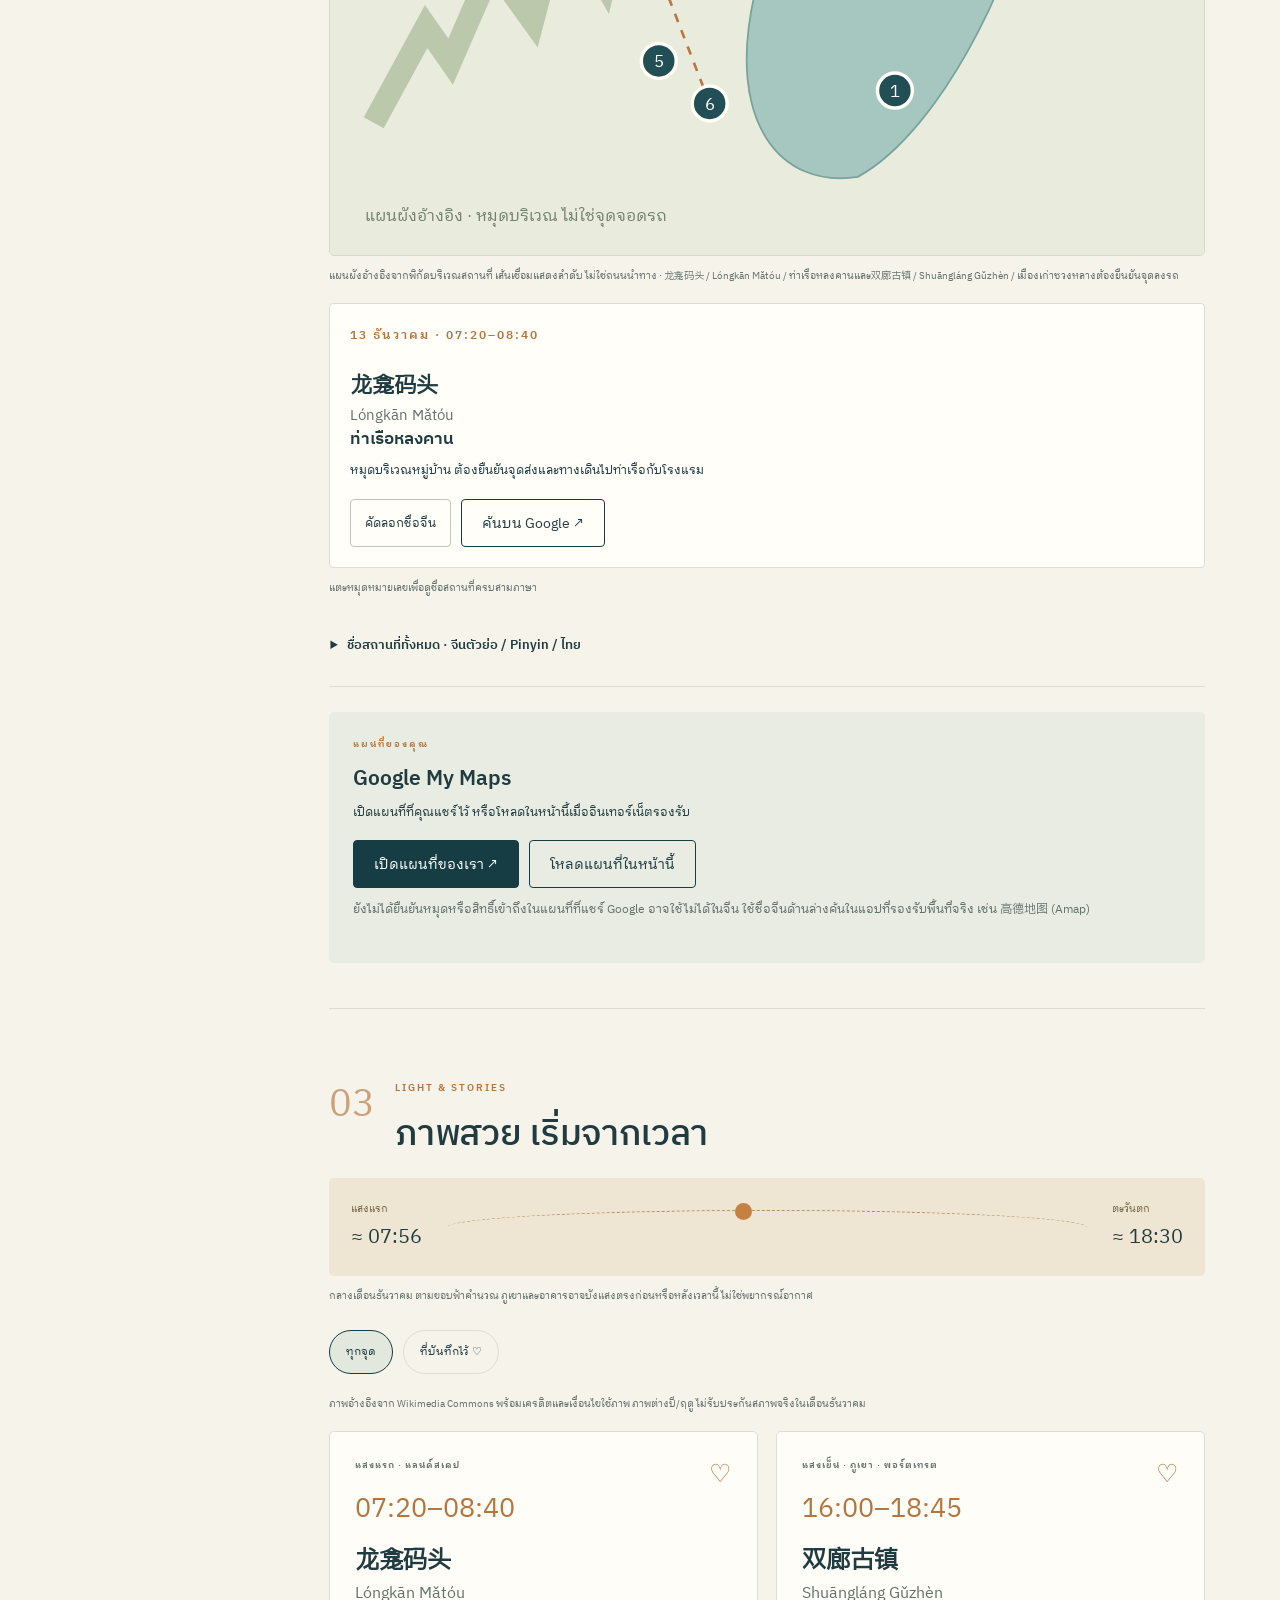
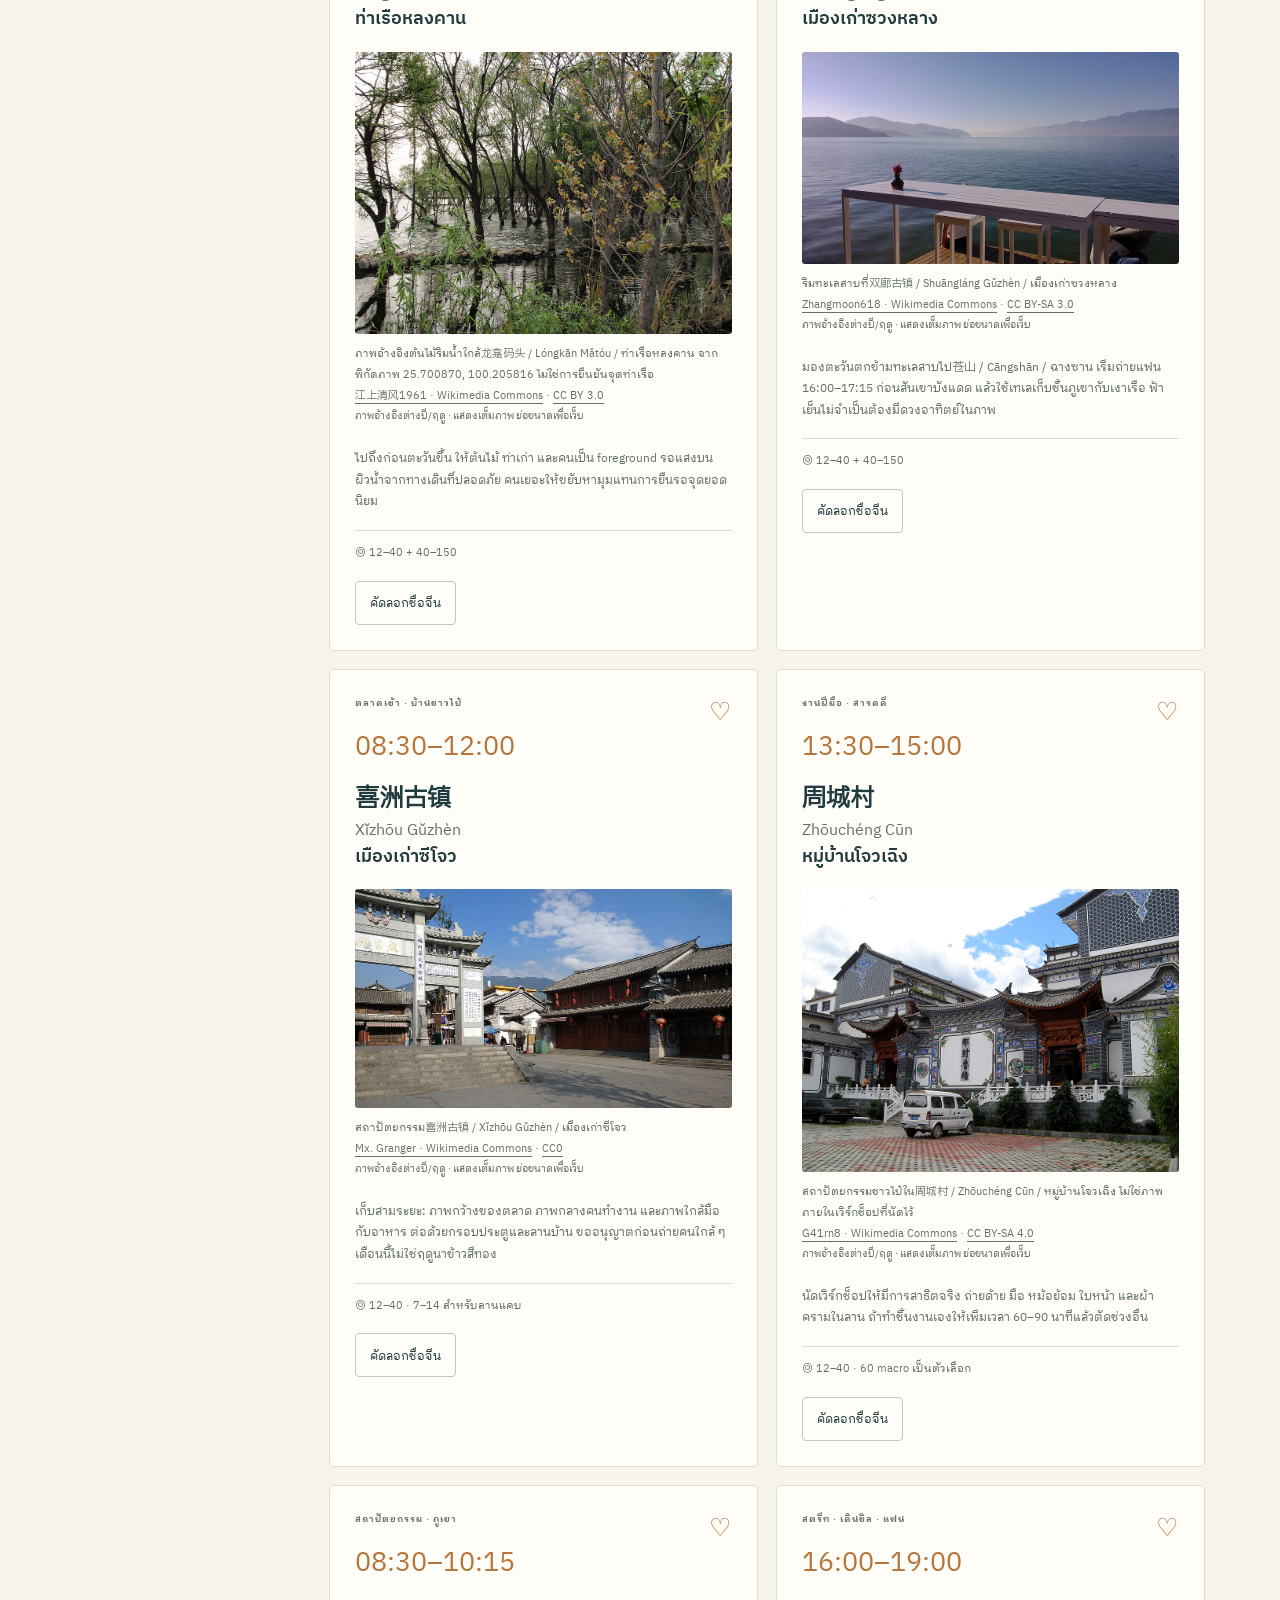
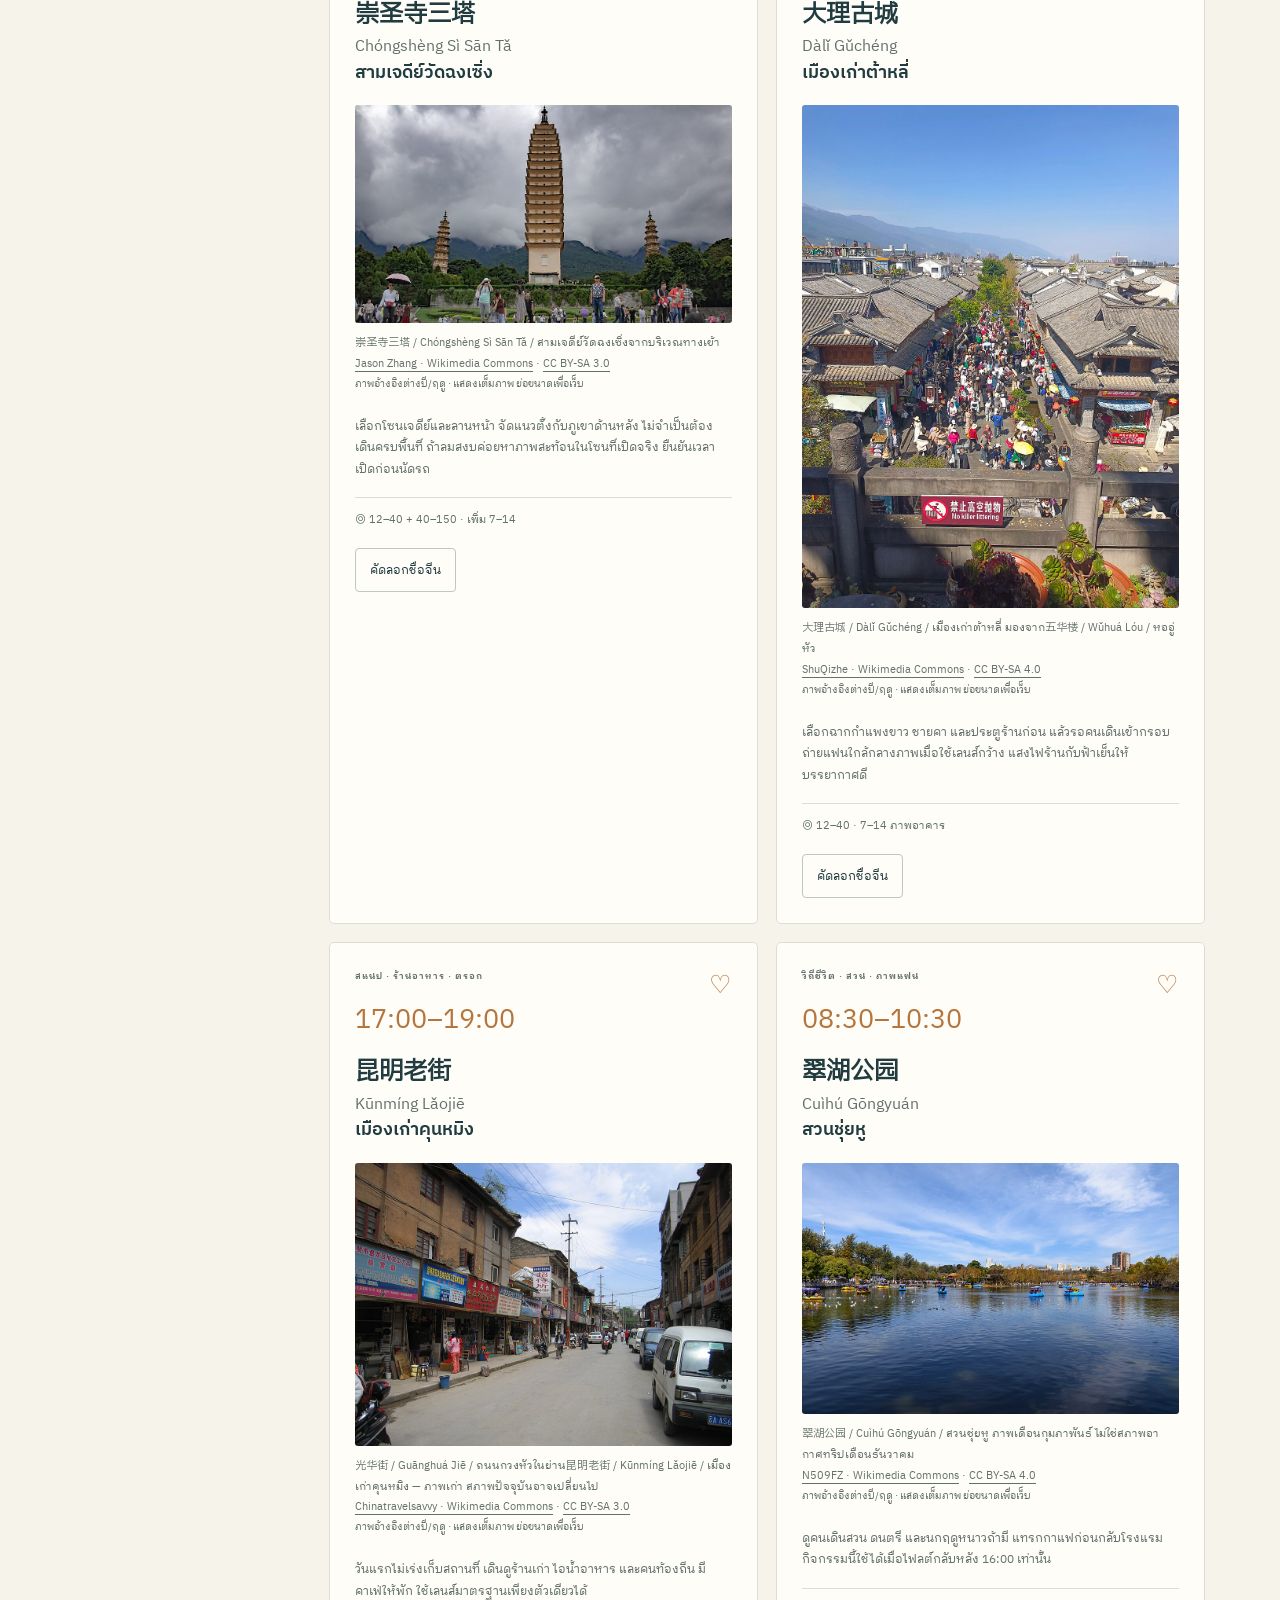
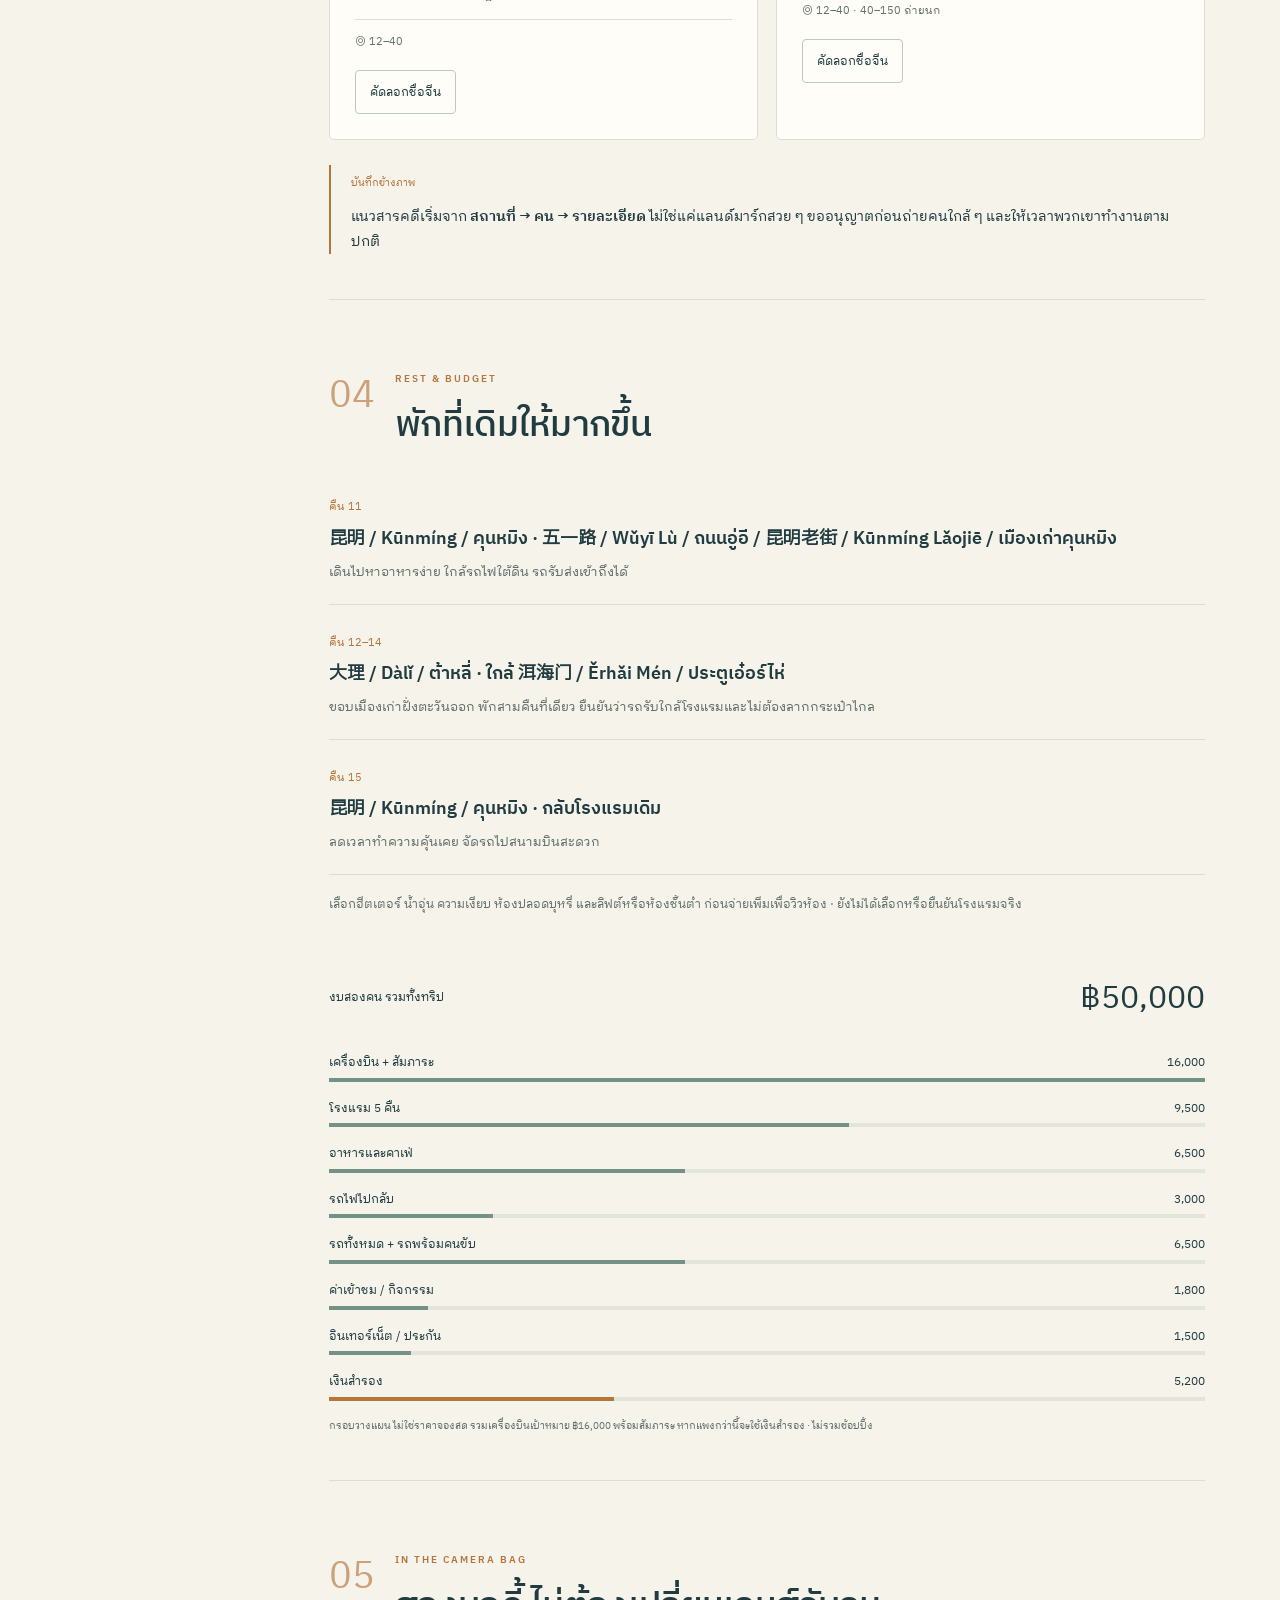
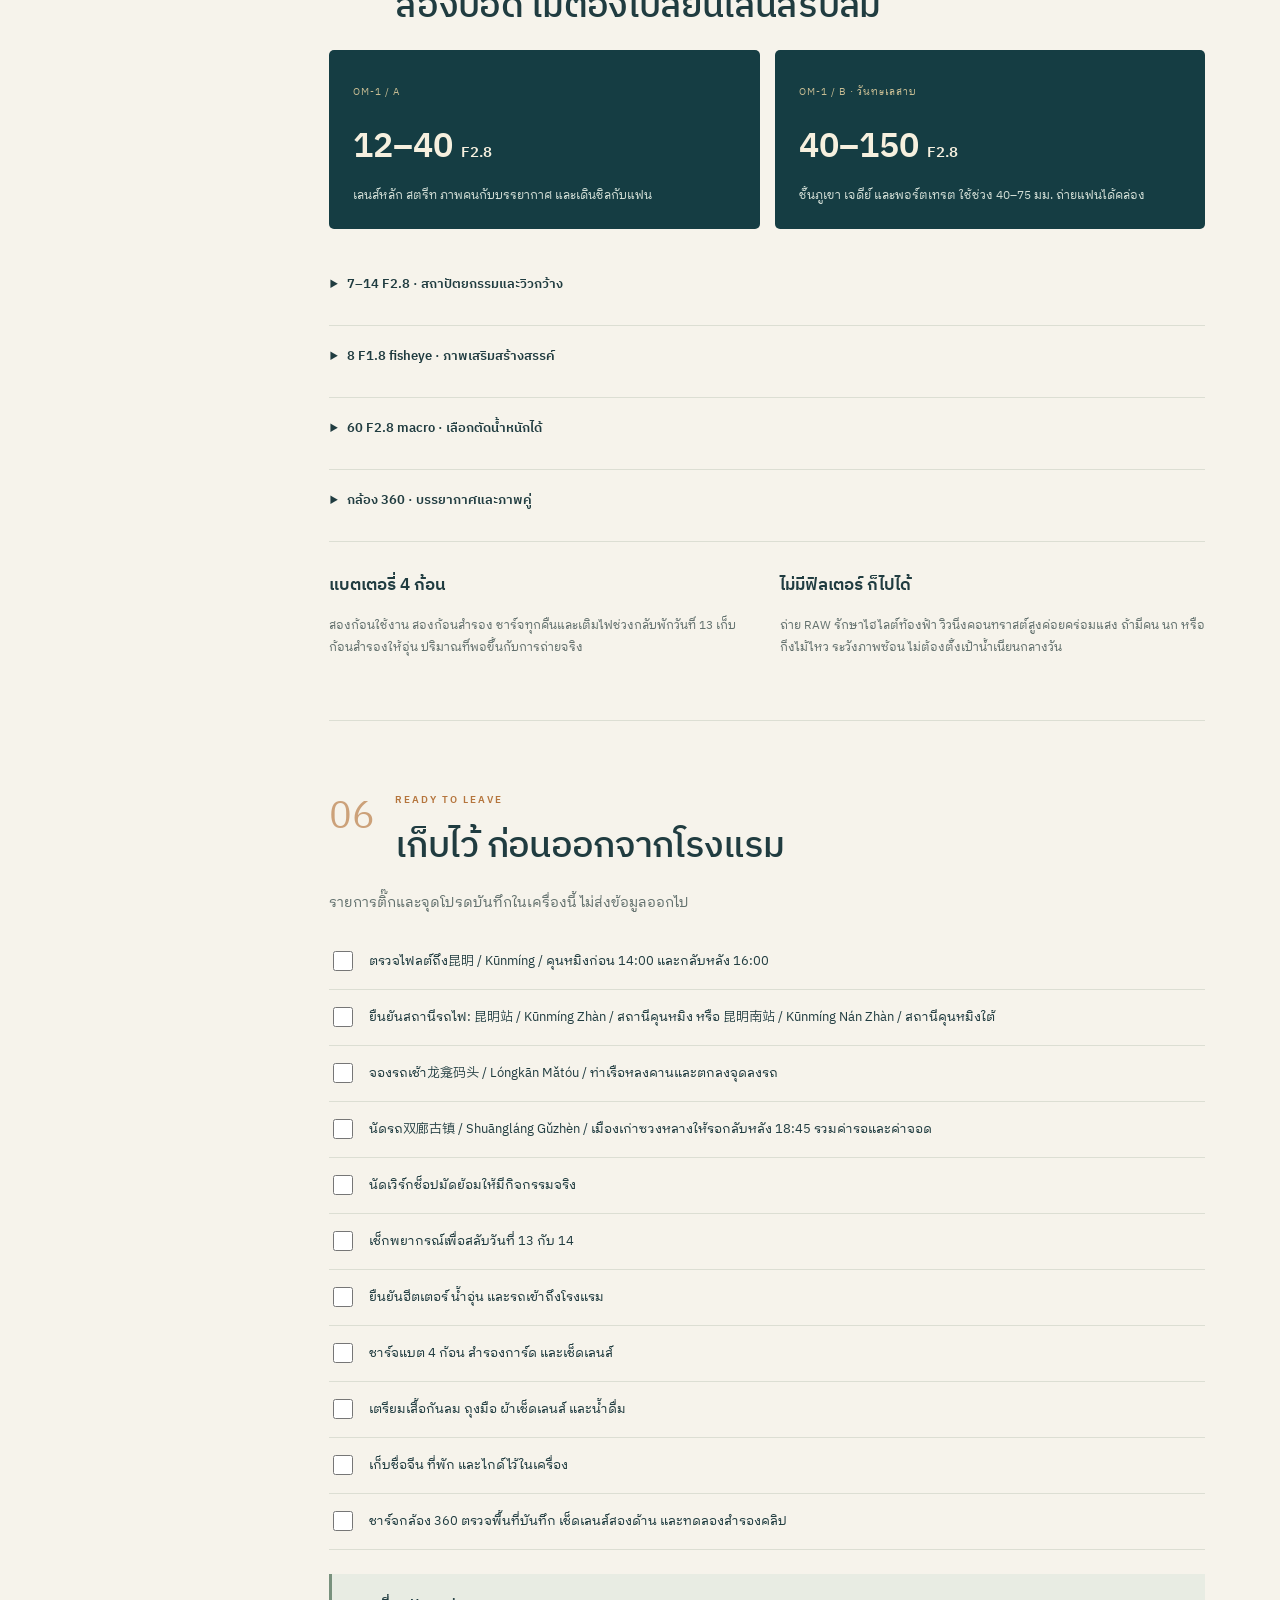
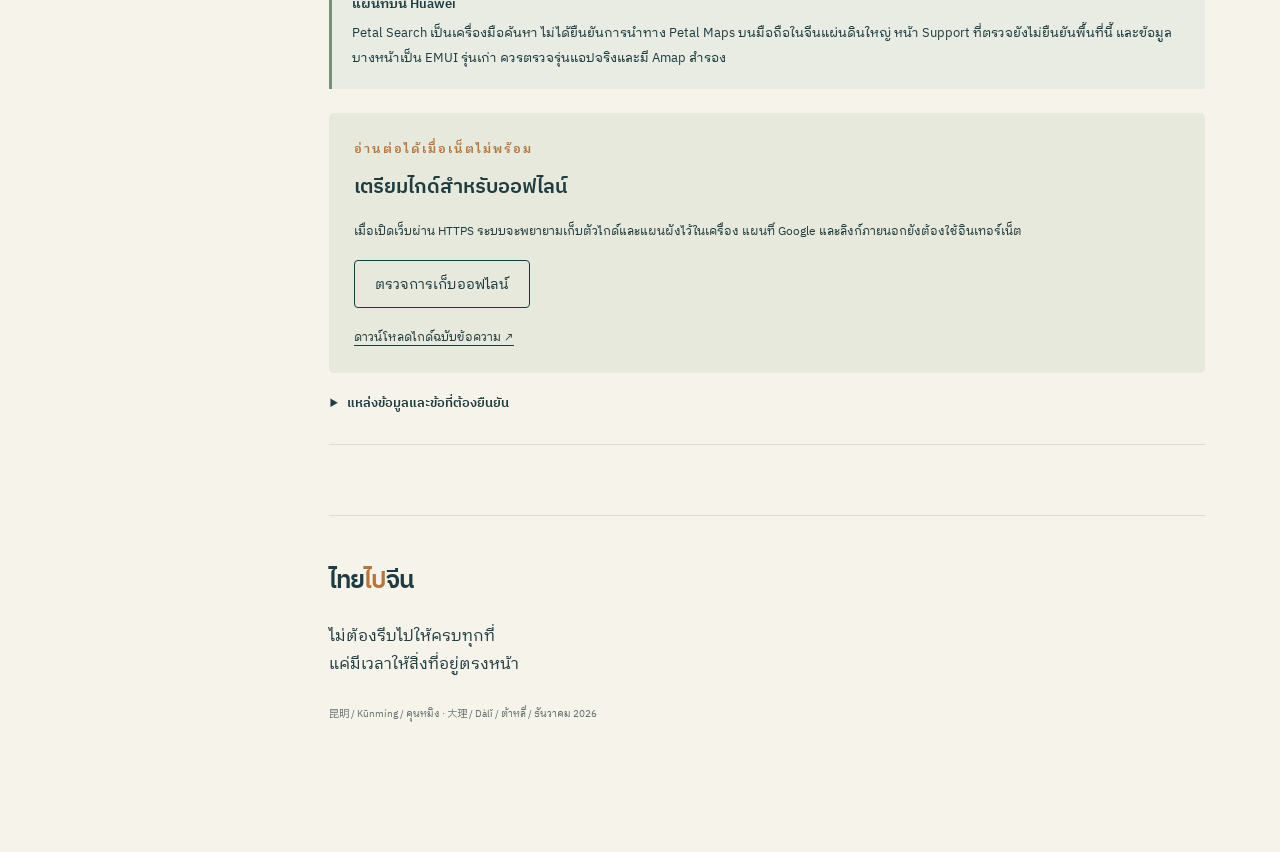
==== commit 382b71f0: "Add trilingual place names, IBM Plex typography and credited destination photos" ====
--- a/site/index.html
+++ b/site/index.html
@@ -1,13 +1,13 @@
 <!doctype html>
-<html lang="th"><head><meta charset="utf-8"><meta name="viewport" content="width=device-width,initial-scale=1,viewport-fit=cover"><meta name="theme-color" content="#153d43"><meta name="description" content="ไทยไปจีน — สมุดเดินทางและถ่ายภาพคุนหมิง–ต้าหลี่ 11–16 ธันวาคม 2026 พร้อมเวลาแสง จุดพัก แผนที่ และชุดกล้อง OM-1"><title>ไทยไปจีน — สมุดเดินทาง คุนหมิง · ต้าหลี่</title><link rel="icon" href="assets/icon.svg" type="image/svg+xml"><link rel="manifest" href="manifest.webmanifest"><link rel="stylesheet" href="style.css"><script src="data.js" defer></script><script src="app.js" defer></script></head>
+<html lang="th"><head><meta charset="utf-8"><meta name="viewport" content="width=device-width,initial-scale=1,viewport-fit=cover"><meta name="theme-color" content="#153d43"><meta name="description" content="ไทยไปจีน — สมุดเดินทางและถ่ายภาพคุนหมิง–ต้าหลี่ 11–16 ธันวาคม 2026 พร้อมเวลาแสง จุดพัก แผนที่ และชุดกล้อง OM-1"><title>ไทยไปจีน — สมุดเดินทาง 昆明 / Kūnmíng / คุนหมิง · 大理 / Dàlǐ / ต้าหลี่</title><link rel="icon" href="assets/icon.svg" type="image/svg+xml"><link rel="manifest" href="manifest.webmanifest"><link rel="stylesheet" href="assets/fonts/fonts.css"><link rel="stylesheet" href="style.css"><script src="data.js" defer></script><script src="app.js" defer></script></head>
 <body><header class="masthead"><a href="#home" class="brand">ไทย<span>ไป</span>จีน<span class="brand-dot">●</span></a><span class="edition">สมุดเดินทาง / ฉบับ 01</span><button id="text-size" class="icon-button" aria-label="สลับขนาดตัวอักษร">ก<span>ก</span></button></header>
-<main id="home"><section class="cover"><div class="cover-text"><p class="eyebrow">YUNNAN FIELD NOTES · 2026</p><h1>ระหว่างภูเขา<br>กับแสงบนผิวน้ำ</h1><p class="cover-sub">คุนหมิง <span>—</span> ต้าหลี่</p><p class="cover-intro">หกวันของการเดินช้า ๆ รอแสง<br>มองชีวิต และถ่ายคนข้าง ๆ ให้สวย</p><a class="primary" href="#journey">เปิดสมุดเดินทาง <span>↓</span></a></div><div class="cover-art"><svg viewBox="0 0 600 670" role="img" aria-labelledby="cover-title"><title id="cover-title">ภาพประกอบภูเขาฉางซานและทะเลสาบ ไม่ใช่ภาพสถานที่จริง</title><defs><linearGradient id="sky" x2="0" y2="1"><stop stop-color="#edddbc"/><stop offset="1" stop-color="#f7f0dd"/></linearGradient><linearGradient id="water" x2="0" y2="1"><stop stop-color="#8aafaa"/><stop offset="1" stop-color="#315f67"/></linearGradient><pattern id="waves" width="80" height="30" patternUnits="userSpaceOnUse"><path d="M0 15 Q20 9 40 15 T80 15" fill="none" stroke="#dfdfbf" stroke-opacity=".24"/></pattern></defs><path fill="url(#sky)" d="M0 0h600v670H0z"/><circle cx="439" cy="146" r="52" fill="#cb753c"/><path d="M-50 322 75 191 135 249 238 93 326 220 388 165 503 260 645 149V670H0Z" fill="#8ea49a"/><path d="m-30 369 154-150 72 106 115-138 58 89 90-55 160 133v316H0" fill="#4e7774"/><path d="m-50 413 128-112 63 68 110-101 125 140 104-81 158 91v252H0" fill="#244f56"/><path d="M0 426q180-25 300 0t300-15v259H0" fill="url(#water)"/><path d="M0 426h600v244H0z" fill="url(#waves)"/><path d="m457 444-40 226h70l-4-226z" fill="#b8b5a0"/><path d="M439 475h40m-45 30h46m-52 37h53m-59 43h61m-69 52h71" stroke="#6f7b71" stroke-width="3"/><path d="M90 670V428m0 64L42 456m48 6 46-61m-46 43-35-60m35 35 18-62" stroke="#173e44" stroke-width="9" fill="none"/><g fill="#173e44"><circle cx="471" cy="450" r="5"/><path d="m468 457-3 19h12l-3-19zm1 18-3 13m7-13 3 13" stroke="#173e44" stroke-width="3"/></g><text x="34" y="630" fill="#f3ead8" font-size="12" letter-spacing="4">CANGSHAN / ERHAI</text></svg><span class="art-caption">ภาพประกอบบรรยากาศ · ไม่ใช่ภาพถ่ายสถานที่จริง</span></div><div class="cover-facts"><div><b>11–16</b><span>ธันวาคม 2026</span></div><div><b>6 วัน / 5 คืน</b><span>เดินทางสองคน</span></div><div><b>฿50,000</b><span>งบรวมเป้าหมาย</span></div></div></section>
+<main id="home"><section class="cover"><div class="cover-text"><p class="eyebrow">云南 / Yúnnán / ยูนนาน · FIELD NOTES · 2026</p><h1>ระหว่างภูเขา<br>กับแสงบนผิวน้ำ</h1><p class="cover-sub">昆明 / Kūnmíng / คุนหมิง <span>—</span> 大理 / Dàlǐ / ต้าหลี่</p><p class="cover-intro">หกวันของการเดินช้า ๆ รอแสง<br>มองชีวิต และถ่ายคนข้าง ๆ ให้สวย</p><a class="primary" href="#journey">เปิดสมุดเดินทาง <span>↓</span></a></div><div class="cover-art"><svg viewBox="0 0 600 670" role="img" aria-labelledby="cover-title"><title id="cover-title">ภาพประกอบภูเขา苍山 / Cāngshān / ฉางซานและทะเลสาบ ไม่ใช่ภาพสถานที่จริง</title><defs><linearGradient id="sky" x2="0" y2="1"><stop stop-color="#edddbc"/><stop offset="1" stop-color="#f7f0dd"/></linearGradient><linearGradient id="water" x2="0" y2="1"><stop stop-color="#8aafaa"/><stop offset="1" stop-color="#315f67"/></linearGradient><pattern id="waves" width="80" height="30" patternUnits="userSpaceOnUse"><path d="M0 15 Q20 9 40 15 T80 15" fill="none" stroke="#dfdfbf" stroke-opacity=".24"/></pattern></defs><path fill="url(#sky)" d="M0 0h600v670H0z"/><circle cx="439" cy="146" r="52" fill="#cb753c"/><path d="M-50 322 75 191 135 249 238 93 326 220 388 165 503 260 645 149V670H0Z" fill="#8ea49a"/><path d="m-30 369 154-150 72 106 115-138 58 89 90-55 160 133v316H0" fill="#4e7774"/><path d="m-50 413 128-112 63 68 110-101 125 140 104-81 158 91v252H0" fill="#244f56"/><path d="M0 426q180-25 300 0t300-15v259H0" fill="url(#water)"/><path d="M0 426h600v244H0z" fill="url(#waves)"/><path d="m457 444-40 226h70l-4-226z" fill="#b8b5a0"/><path d="M439 475h40m-45 30h46m-52 37h53m-59 43h61m-69 52h71" stroke="#6f7b71" stroke-width="3"/><path d="M90 670V428m0 64L42 456m48 6 46-61m-46 43-35-60m35 35 18-62" stroke="#173e44" stroke-width="9" fill="none"/><g fill="#173e44"><circle cx="471" cy="450" r="5"/><path d="m468 457-3 19h12l-3-19zm1 18-3 13m7-13 3 13" stroke="#173e44" stroke-width="3"/></g><text x="34" y="630" fill="#f3ead8" font-size="12" letter-spacing="4">苍山 / Cāngshān / ฉางซาน · 洱海 / Ěrhǎi / เอ๋อร์ไห่</text></svg><span class="art-caption">ภาพประกอบบรรยากาศ · ไม่ใช่ภาพถ่ายสถานที่จริง</span></div><div class="cover-facts"><div><b>11–16</b><span>ธันวาคม 2026</span></div><div><b>6 วัน / 5 คืน</b><span>เดินทางสองคน</span></div><div><b>฿50,000</b><span>งบรวมเป้าหมาย</span></div></div></section>
 <div class="reader-wrap"><aside class="book-index"><p class="eyebrow">ในสมุดเล่มนี้</p><a href="#journey">01 เส้นทางของเรา</a><a href="#map">02 แผนที่</a><a href="#shots">03 รอแสงที่ไหนดี</a><a href="#stay">04 ที่พักและงบ</a><a href="#gear">05 กระเป๋ากล้อง</a><a href="#ready">06 ก่อนออกเดินทาง</a></aside><div class="chapters">
-<section class="intro"><p class="eyebrow">BEFORE WE GO</p><h2>เที่ยวให้มีเวลา<br>สำหรับภาพที่อยากได้</h2><p>แลนด์สเคปที่มีคนอยู่ในเรื่อง สถาปัตยกรรมที่มีแสง และสตรีทที่ได้ใช้เวลามอง ระหว่างนั้นก็มีที่นั่งพัก กาแฟ และมุมถ่ายแฟนแบบไม่ต้องรีบ</p><div class="notice"><b>นี่คือแผนก่อนจอง</b><p>เวลาเดินทางและราคาเป็นประมาณการ สมมติบินจากกรุงเทพฯ ถึงคุนหมิงวันที่ 11 ก่อน 14:00 และกลับวันที่ 16 หลัง 16:00 ทุกเวลาในไกด์เป็น <strong>เวลาจีน +1 ชั่วโมงจากไทย</strong></p></div><div class="route-strip"><span>คุนหมิง<small>1 คืน</small></span><i>→</i><span>ต้าหลี่<small>3 คืน · ที่เดิม</small></span><i>→</i><span>คุนหมิง<small>1 คืน</small></span></div></section>
+<section class="intro"><p class="eyebrow">BEFORE WE GO</p><h2>เที่ยวให้มีเวลา<br>สำหรับภาพที่อยากได้</h2><p>แลนด์สเคปที่มีคนอยู่ในเรื่อง สถาปัตยกรรมที่มีแสง และสตรีทที่ได้ใช้เวลามอง ระหว่างนั้นก็มีที่นั่งพัก กาแฟ และมุมถ่ายแฟนแบบไม่ต้องรีบ</p><div class="notice"><b>นี่คือแผนก่อนจอง</b><p>เวลาเดินทางและราคาเป็นประมาณการ สมมติบินจาก曼谷 / Màngǔ / กรุงเทพฯ ถึง昆明 / Kūnmíng / คุนหมิงวันที่ 11 ก่อน 14:00 และกลับวันที่ 16 หลัง 16:00 ทุกเวลาในไกด์เป็น <strong>เวลาจีน +1 ชั่วโมงจากไทย</strong></p></div><div class="route-strip"><span>昆明 / Kūnmíng / คุนหมิง<small>1 คืน</small></span><i>→</i><span>大理 / Dàlǐ / ต้าหลี่<small>3 คืน · ที่เดิม</small></span><i>→</i><span>昆明 / Kūnmíng / คุนหมิง<small>1 คืน</small></span></div></section>
 <section id="journey" class="chapter"><div class="section-heading"><span class="chapter-num">01</span><div><p class="eyebrow">THE JOURNEY</p><h2>วันละนิด แต่ได้ภาพเต็มที่</h2></div></div><p class="section-intro">เลือกวันเพื่อเปิดตาราง แทรกช่วงพักไว้แล้ว ไม่ต้องเก็บทุกจุดให้ครบ</p><div id="day-tabs" class="day-tabs" role="tablist" aria-label="เลือกวันเดินทาง"></div><article id="day-panel" role="tabpanel" tabindex="0"></article><div class="note"><b>ย้ายวันตามฟ้าได้</b> สลับวันที่ 13 กับ 14 เพื่อเลือกวันที่ฟ้าเปิดให้ทะเลสาบ แล้วแจ้งคนขับและเวิร์กช็อปล่วงหน้า</div></section>
-<section id="map" class="chapter"><div class="section-heading"><span class="chapter-num">02</span><div><p class="eyebrow">PLACES & DIRECTIONS</p><h2>รู้ว่าอยู่ตรงไหน ก่อนออกเดิน</h2></div></div><div class="map-toolbar"><div class="segmented"><button data-region="dali" aria-pressed="true">ต้าหลี่</button><button data-region="kunming" aria-pressed="false">คุนหมิง</button></div><a href="Yunnan_Photo_Trip_2026.kml" download class="text-link">ดาวน์โหลด KML ↗</a></div><div id="offline-map" class="map-canvas"></div><p class="caption">แผนผังอ้างอิงจากพิกัดบริเวณสถานที่ เส้นเชื่อมแสดงลำดับ ไม่ใช่ถนนนำทาง · หลงคานและซวงหลางต้องยืนยันจุดลงรถ</p><div id="map-place" aria-live="polite"></div><div class="map-external"><p class="eyebrow">แผนที่ของคุณ</p><h3>Google My Maps</h3><p>เปิดแผนที่ที่คุณแชร์ไว้ หรือโหลดในหน้านี้เมื่ออินเทอร์เน็ตรองรับ</p><div class="button-row"><a class="primary" href="https://www.google.com/maps/d/viewer?mid=1lE7UFUHc2npUgthw_yn-MtbtvPUCnrU" target="_blank" rel="noopener">เปิดแผนที่ของเรา ↗</a><button id="load-map" class="secondary">โหลดแผนที่ในหน้านี้</button></div><div id="google-embed"></div><p class="caption">ยังไม่ได้ยืนยันหมุดหรือสิทธิ์เข้าถึงในแผนที่ที่แชร์ Google อาจใช้ไม่ได้ในจีน ใช้ชื่อจีนด้านล่างค้นในแอปที่รองรับพื้นที่จริง เช่น 高德地图 (Amap)</p></div></section>
-<section id="shots" class="chapter"><div class="section-heading"><span class="chapter-num">03</span><div><p class="eyebrow">LIGHT & STORIES</p><h2>ภาพสวย เริ่มจากเวลา</h2></div></div><div class="light-band"><span>แสงแรก<b>≈ 07:56</b></span><div class="sun-path"><i></i></div><span>ตะวันตก<b>≈ 18:30</b></span></div><p class="caption">กลางเดือนธันวาคม ตามขอบฟ้าคำนวณ ภูเขาและอาคารอาจบังแสงตรงก่อนหรือหลังเวลานี้ ไม่ใช่พยากรณ์อากาศ</p><div id="shot-filters" class="filter-row"><button class="active" data-filter="all">ทุกจุด</button><button data-filter="saved">ที่บันทึกไว้ ♡</button></div><div id="shot-list" class="shot-grid"></div><div class="editorial-note"><span>บันทึกข้างภาพ</span><p>แนวสารคดีเริ่มจาก <b>สถานที่ → คน → รายละเอียด</b> ไม่ใช่แค่แลนด์มาร์กสวย ๆ ขออนุญาตก่อนถ่ายคนใกล้ ๆ และให้เวลาพวกเขาทำงานตามปกติ</p></div></section>
-<section id="stay" class="chapter"><div class="section-heading"><span class="chapter-num">04</span><div><p class="eyebrow">REST & BUDGET</p><h2>พักที่เดิมให้มากขึ้น</h2></div></div><div class="stay-list"><article><span>คืน 11</span><h3>คุนหมิง · Wuyi Road / Old Street</h3><p>เดินไปหาอาหารง่าย ใกล้รถไฟใต้ดิน รถรับส่งเข้าถึงได้</p></article><article><span>คืน 12–14</span><h3>ต้าหลี่ · ใกล้ Erhai Gate</h3><p>ขอบเมืองเก่าฝั่งตะวันออก พักสามคืนที่เดียว ยืนยันว่ารถรับใกล้โรงแรมและไม่ต้องลากกระเป๋าไกล</p></article><article><span>คืน 15</span><h3>คุนหมิง · กลับโรงแรมเดิม</h3><p>ลดเวลาทำความคุ้นเคย จัดรถไปสนามบินสะดวก</p></article></div><p class="note">เลือกฮีตเตอร์ น้ำอุ่น ความเงียบ ห้องปลอดบุหรี่ และลิฟต์หรือห้องชั้นต่ำ ก่อนจ่ายเพิ่มเพื่อวิวห้อง · ยังไม่ได้เลือกหรือยืนยันโรงแรมจริง</p><div class="budget-head"><span>งบสองคน รวมทั้งทริป</span><b>฿50,000</b></div><div id="budget-bars"></div><p class="caption">กรอบวางแผน ไม่ใช่ราคาจองสด รวมเครื่องบินเป้าหมาย ฿16,000 พร้อมสัมภาระ หากแพงกว่านี้จะใช้เงินสำรอง · ไม่รวมช้อปปิ้ง</p></section>
-<section id="gear" class="chapter"><div class="section-heading"><span class="chapter-num">05</span><div><p class="eyebrow">IN THE CAMERA BAG</p><h2>สองบอดี้ ไม่ต้องเปลี่ยนเลนส์รับลม</h2></div></div><div class="camera-layout"><article><span class="camera-label">OM-1 / A</span><h3>12–40 <small>F2.8</small></h3><p>เลนส์หลัก สตรีท ภาพคนกับบรรยากาศ และเดินชิลกับแฟน</p></article><article><span class="camera-label">OM-1 / B · วันทะเลสาบ</span><h3>40–150 <small>F2.8</small></h3><p>ชั้นภูเขา เจดีย์ และพอร์ตเทรต ใช้ช่วง 40–75 มม. ถ่ายแฟนได้คล่อง</p></article></div><details><summary>7–14 F2.8 · สถาปัตยกรรมและวิวกว้าง</summary><p>พกวันที่ 12 และ 15 ถ้าต้องการมุมกว้างจริง รักษาแนวตั้งของอาคาร ถ่ายแฟนให้อยู่ใกล้กลางภาพและอย่าเข้าใกล้เกินไป</p></details><details><summary>8 F1.8 fisheye · ภาพเสริมสร้างสรรค์</summary><p>ใช้กับตรอก ลานแคบ และช่วงค่ำ ให้เป็นภาพเสริม มุมรับภาพและเส้นโค้งต่างจากเลนส์มุมกว้างเส้นตรง</p></details><details><summary>60 F2.8 macro · เลือกตัดน้ำหนักได้</summary><p>พกเมื่ออยากเก็บเส้นใยผ้าและรายละเอียดเล็กจริง ๆ มือช่างกับอาหารส่วนใหญ่ใช้ 12–40 ได้ ไม่ต้องแบกทุกเลนส์ออกทุกช่วง</p></details><div class="two-notes"><div><h3>แบตเตอรี่ 4 ก้อน</h3><p>สองก้อนใช้งาน สองก้อนสำรอง ชาร์จทุกคืนและเติมไฟช่วงกลับพักวันที่ 13 เก็บก้อนสำรองให้อุ่น ปริมาณที่พอขึ้นกับการถ่ายจริง</p></div><div><h3>ไม่มีฟิลเตอร์ ก็ไปได้</h3><p>ถ่าย RAW รักษาไฮไลต์ท้องฟ้า วิวนิ่งคอนทราสต์สูงค่อยคร่อมแสง ถ้ามีคน นก หรือกิ่งไม้ไหว ระวังภาพซ้อน ไม่ต้องตั้งเป้าน้ำเนียนกลางวัน</p></div></div></section>
-<section id="ready" class="chapter"><div class="section-heading"><span class="chapter-num">06</span><div><p class="eyebrow">READY TO LEAVE</p><h2>เก็บไว้ ก่อนออกจากโรงแรม</h2></div></div><p class="section-intro">รายการติ๊กและจุดโปรดบันทึกในเครื่องนี้ ไม่ส่งข้อมูลออกไป</p><div id="checklist"></div><div class="notice"><b>แผนที่บน Huawei</b><p>Petal Search เป็นเครื่องมือค้นหา ไม่ได้ยืนยันการนำทาง Petal Maps บนมือถือในจีนแผ่นดินใหญ่ หน้า Support ที่ตรวจยังไม่ยืนยันพื้นที่นี้ และข้อมูลบางหน้าเป็น EMUI รุ่นเก่า ควรตรวจรุ่นแอปจริงและมี Amap สำรอง</p></div><div class="offline-box"><p class="eyebrow">อ่านต่อได้เมื่อเน็ตไม่พร้อม</p><h3 id="offline-title">เตรียมไกด์สำหรับออฟไลน์</h3><p id="offline-status">เมื่อเปิดเว็บผ่าน HTTPS ระบบจะพยายามเก็บตัวไกด์และแผนผังไว้ในเครื่อง แผนที่ Google และลิงก์ภายนอกยังต้องใช้อินเทอร์เน็ต</p><button id="offline-retry" class="secondary">ตรวจการเก็บออฟไลน์</button><a class="text-link" href="guide-th.md" download>ดาวน์โหลดไกด์ฉบับข้อความ ↗</a></div><details class="sources"><summary>แหล่งข้อมูลและข้อที่ต้องยืนยัน</summary><p>ปรับปรุง 29 ตุลาคม 2026 · ช่วงแสง สภาพอากาศเฉลี่ย และเวลาเดินทางไม่รับประกันสภาพจริง ต้องยืนยันเที่ยวบิน รถไฟ โรงแรม เวลาเปิดสถานที่ รถพร้อมคนขับ และเวิร์กช็อปก่อนจอง</p><ul><li><a href="https://www.travelchinaguide.com/cityguides/yunnan/dali/weather-december.htm">สภาพอากาศและแสงต้าหลี่</a></li><li><a href="https://www.travelchinaguide.com/cityguides/yunnan/kunming-to-dali.htm">รถไฟคุนหมิง–ต้าหลี่</a></li><li><a href="https://travelchinawith.me/attractions/yunnan/dali/xizhou-ancient-town/">ซีโจวและฤดูทุ่งนา</a></li><li><a href="https://www.visityunnanchina.com/experiences-shopping-handicrafts/art-national-intangible-cultural-heritage/bai-tie-dyeing/">งานมัดย้อมชาวไป๋</a></li><li><a href="https://www.chinaxiantour.com/dali-attractions/erhai-lake.html">จุดถ่ายเอ๋อร์ไห่</a></li><li><a href="https://chinakunming.travel/en/destinations/item/34744/kunming-old-street">เมืองเก่าคุนหมิง</a></li><li><a href="https://consumer.huawei.com/uk/support/content/en-gb15766210/">พื้นที่บริการ Petal Maps</a></li><li><a href="https://www.gov.uk/foreign-travel-advice/china/safety-and-security">ข้อจำกัดการเข้าถึง Google ในจีน</a></li></ul><p>พิกัดบริเวณจาก Mapcarta/OSM และแหล่งอ้างอิงในไฟล์ไกด์ ไม่ใช่จุดจอดรถหรือจุดตั้งขาตั้งที่ตรวจหน้างาน ภาพหน้าปกเป็นภาพประกอบ ไม่ใช่ภาพถ่ายหรือการรับประกันวิว</p></details></section>
-<footer><a class="brand" href="#home">ไทย<span>ไป</span>จีน</a><p>ไม่ต้องรีบไปให้ครบทุกที่<br>แค่มีเวลาให้สิ่งที่อยู่ตรงหน้า</p><span>คุนหมิง · ต้าหลี่ / ธันวาคม 2026</span></footer></div></div></main><nav class="bottom-nav" aria-label="เมนูหลัก"><a href="#journey"><span>▤</span>รายวัน</a><a href="#map"><span>⌖</span>แผนที่</a><a href="#shots"><span>☼</span>จุดถ่าย</a><a href="#gear"><span>◎</span>กล้อง</a><a href="#ready"><span>✓</span>เตรียมตัว</a></nav><div id="toast" role="status" aria-live="polite"></div><noscript><p>เปิด JavaScript เพื่อดูตารางรายวัน หรือ <a href="guide-th.md">ดาวน์โหลดไกด์ฉบับข้อความ</a></p></noscript></body></html>
+<section id="map" class="chapter"><div class="section-heading"><span class="chapter-num">02</span><div><p class="eyebrow">PLACES & DIRECTIONS</p><h2>รู้ว่าอยู่ตรงไหน ก่อนออกเดิน</h2></div></div><div class="map-toolbar"><div class="segmented"><button data-region="dali" aria-pressed="true"><span lang="zh-CN">大理</span><small>Dàlǐ / ต้าหลี่</small></button><button data-region="kunming" aria-pressed="false"><span lang="zh-CN">昆明</span><small>Kūnmíng / คุนหมิง</small></button></div><a href="Yunnan_Photo_Trip_2026.kml" download class="text-link">ดาวน์โหลด KML ↗</a></div><div id="offline-map" class="map-canvas"></div><p class="caption">แผนผังอ้างอิงจากพิกัดบริเวณสถานที่ เส้นเชื่อมแสดงลำดับ ไม่ใช่ถนนนำทาง · 龙龛码头 / Lóngkān Mǎtóu / ท่าเรือหลงคานและ双廊古镇 / Shuāngláng Gǔzhèn / เมืองเก่าซวงหลางต้องยืนยันจุดลงรถ</p><div id="map-place" aria-live="polite"></div><p class="caption">แตะหมุดหมายเลขเพื่อดูชื่อสถานที่ครบสามภาษา</p><details class="place-index"><summary>ชื่อสถานที่ทั้งหมด · จีนตัวย่อ / Pinyin / ไทย</summary><ul id="place-index"></ul></details><div class="map-external"><p class="eyebrow">แผนที่ของคุณ</p><h3>Google My Maps</h3><p>เปิดแผนที่ที่คุณแชร์ไว้ หรือโหลดในหน้านี้เมื่ออินเทอร์เน็ตรองรับ</p><div class="button-row"><a class="primary" href="https://www.google.com/maps/d/viewer?mid=1lE7UFUHc2npUgthw_yn-MtbtvPUCnrU" target="_blank" rel="noopener">เปิดแผนที่ของเรา ↗</a><button id="load-map" class="secondary">โหลดแผนที่ในหน้านี้</button></div><div id="google-embed"></div><p class="caption">ยังไม่ได้ยืนยันหมุดหรือสิทธิ์เข้าถึงในแผนที่ที่แชร์ Google อาจใช้ไม่ได้ในจีน ใช้ชื่อจีนด้านล่างค้นในแอปที่รองรับพื้นที่จริง เช่น 高德地图 (Amap)</p></div></section>
+<section id="shots" class="chapter"><div class="section-heading"><span class="chapter-num">03</span><div><p class="eyebrow">LIGHT & STORIES</p><h2>ภาพสวย เริ่มจากเวลา</h2></div></div><div class="light-band"><span>แสงแรก<b>≈ 07:56</b></span><div class="sun-path"><i></i></div><span>ตะวันตก<b>≈ 18:30</b></span></div><p class="caption">กลางเดือนธันวาคม ตามขอบฟ้าคำนวณ ภูเขาและอาคารอาจบังแสงตรงก่อนหรือหลังเวลานี้ ไม่ใช่พยากรณ์อากาศ</p><div id="shot-filters" class="filter-row"><button class="active" data-filter="all">ทุกจุด</button><button data-filter="saved">ที่บันทึกไว้ ♡</button></div><p class="caption">ภาพอ้างอิงจาก Wikimedia Commons พร้อมเครดิตและเงื่อนไขใช้ภาพ ภาพต่างปี/ฤดู ไม่รับประกันสภาพจริงในเดือนธันวาคม</p><div id="shot-list" class="shot-grid"></div><div class="editorial-note"><span>บันทึกข้างภาพ</span><p>แนวสารคดีเริ่มจาก <b>สถานที่ → คน → รายละเอียด</b> ไม่ใช่แค่แลนด์มาร์กสวย ๆ ขออนุญาตก่อนถ่ายคนใกล้ ๆ และให้เวลาพวกเขาทำงานตามปกติ</p></div></section>
+<section id="stay" class="chapter"><div class="section-heading"><span class="chapter-num">04</span><div><p class="eyebrow">REST & BUDGET</p><h2>พักที่เดิมให้มากขึ้น</h2></div></div><div class="stay-list"><article><span>คืน 11</span><h3>昆明 / Kūnmíng / คุนหมิง · 五一路 / Wǔyī Lù / ถนนอู่อี / 昆明老街 / Kūnmíng Lǎojiē / เมืองเก่าคุนหมิง</h3><p>เดินไปหาอาหารง่าย ใกล้รถไฟใต้ดิน รถรับส่งเข้าถึงได้</p></article><article><span>คืน 12–14</span><h3>大理 / Dàlǐ / ต้าหลี่ · ใกล้ 洱海门 / Ěrhǎi Mén / ประตูเอ๋อร์ไห่</h3><p>ขอบเมืองเก่าฝั่งตะวันออก พักสามคืนที่เดียว ยืนยันว่ารถรับใกล้โรงแรมและไม่ต้องลากกระเป๋าไกล</p></article><article><span>คืน 15</span><h3>昆明 / Kūnmíng / คุนหมิง · กลับโรงแรมเดิม</h3><p>ลดเวลาทำความคุ้นเคย จัดรถไปสนามบินสะดวก</p></article></div><p class="note">เลือกฮีตเตอร์ น้ำอุ่น ความเงียบ ห้องปลอดบุหรี่ และลิฟต์หรือห้องชั้นต่ำ ก่อนจ่ายเพิ่มเพื่อวิวห้อง · ยังไม่ได้เลือกหรือยืนยันโรงแรมจริง</p><div class="budget-head"><span>งบสองคน รวมทั้งทริป</span><b>฿50,000</b></div><div id="budget-bars"></div><p class="caption">กรอบวางแผน ไม่ใช่ราคาจองสด รวมเครื่องบินเป้าหมาย ฿16,000 พร้อมสัมภาระ หากแพงกว่านี้จะใช้เงินสำรอง · ไม่รวมช้อปปิ้ง</p></section>
+<section id="gear" class="chapter"><div class="section-heading"><span class="chapter-num">05</span><div><p class="eyebrow">IN THE CAMERA BAG</p><h2>สองบอดี้ ไม่ต้องเปลี่ยนเลนส์รับลม</h2></div></div><div class="camera-layout"><article><span class="camera-label">OM-1 / A</span><h3>12–40 <small>F2.8</small></h3><p>เลนส์หลัก สตรีท ภาพคนกับบรรยากาศ และเดินชิลกับแฟน</p></article><article><span class="camera-label">OM-1 / B · วันทะเลสาบ</span><h3>40–150 <small>F2.8</small></h3><p>ชั้นภูเขา เจดีย์ และพอร์ตเทรต ใช้ช่วง 40–75 มม. ถ่ายแฟนได้คล่อง</p></article></div><details><summary>7–14 F2.8 · สถาปัตยกรรมและวิวกว้าง</summary><p>พกวันที่ 12 และ 15 ถ้าต้องการมุมกว้างจริง รักษาแนวตั้งของอาคาร ถ่ายแฟนให้อยู่ใกล้กลางภาพและอย่าเข้าใกล้เกินไป</p></details><details><summary>8 F1.8 fisheye · ภาพเสริมสร้างสรรค์</summary><p>ใช้กับตรอก ลานแคบ และช่วงค่ำ ให้เป็นภาพเสริม มุมรับภาพและเส้นโค้งต่างจากเลนส์มุมกว้างเส้นตรง</p></details><details><summary>60 F2.8 macro · เลือกตัดน้ำหนักได้</summary><p>พกเมื่ออยากเก็บเส้นใยผ้าและรายละเอียดเล็กจริง ๆ มือช่างกับอาหารส่วนใหญ่ใช้ 12–40 ได้ ไม่ต้องแบกทุกเลนส์ออกทุกช่วง</p></details><details><summary>กล้อง 360 · บรรยากาศและภาพคู่</summary><p>OM-1 สองบอดี้ยังเป็นกล้องหลัก ใช้กล้อง 360 เสริมเก็บคลิปเดินเมืองเก่า ตลาด บรรยากาศริมทะเลสาบ และภาพคู่ โดยไม่เพิ่มกิจกรรมหรือใช้เวลาพัก ยังไม่ระบุรุ่นกล้อง 360 จึงต้องตรวจแบตเตอรี่ พื้นที่บันทึก และวิธีสำรองไฟล์ตามรุ่นจริง ใช้ไม้สั้นในที่คนแน่น ระวังนิ้วและสายบังเลนส์ทั้งสองด้าน ทริปนี้ไม่พกโดรน</p></details><div class="two-notes"><div><h3>แบตเตอรี่ 4 ก้อน</h3><p>สองก้อนใช้งาน สองก้อนสำรอง ชาร์จทุกคืนและเติมไฟช่วงกลับพักวันที่ 13 เก็บก้อนสำรองให้อุ่น ปริมาณที่พอขึ้นกับการถ่ายจริง</p></div><div><h3>ไม่มีฟิลเตอร์ ก็ไปได้</h3><p>ถ่าย RAW รักษาไฮไลต์ท้องฟ้า วิวนิ่งคอนทราสต์สูงค่อยคร่อมแสง ถ้ามีคน นก หรือกิ่งไม้ไหว ระวังภาพซ้อน ไม่ต้องตั้งเป้าน้ำเนียนกลางวัน</p></div></div></section>
+<section id="ready" class="chapter"><div class="section-heading"><span class="chapter-num">06</span><div><p class="eyebrow">READY TO LEAVE</p><h2>เก็บไว้ ก่อนออกจากโรงแรม</h2></div></div><p class="section-intro">รายการติ๊กและจุดโปรดบันทึกในเครื่องนี้ ไม่ส่งข้อมูลออกไป</p><div id="checklist"></div><div class="notice"><b>แผนที่บน Huawei</b><p>Petal Search เป็นเครื่องมือค้นหา ไม่ได้ยืนยันการนำทาง Petal Maps บนมือถือในจีนแผ่นดินใหญ่ หน้า Support ที่ตรวจยังไม่ยืนยันพื้นที่นี้ และข้อมูลบางหน้าเป็น EMUI รุ่นเก่า ควรตรวจรุ่นแอปจริงและมี Amap สำรอง</p></div><div class="offline-box"><p class="eyebrow">อ่านต่อได้เมื่อเน็ตไม่พร้อม</p><h3 id="offline-title">เตรียมไกด์สำหรับออฟไลน์</h3><p id="offline-status">เมื่อเปิดเว็บผ่าน HTTPS ระบบจะพยายามเก็บตัวไกด์และแผนผังไว้ในเครื่อง แผนที่ Google และลิงก์ภายนอกยังต้องใช้อินเทอร์เน็ต</p><button id="offline-retry" class="secondary">ตรวจการเก็บออฟไลน์</button><a class="text-link" href="guide-th.md" download>ดาวน์โหลดไกด์ฉบับข้อความ ↗</a></div><details class="sources"><summary>แหล่งข้อมูลและข้อที่ต้องยืนยัน</summary><p>ปรับปรุงเนื้อหา 30 ตุลาคม 2026 · แหล่งข้อมูลท่องเที่ยวตรวจค้น 29 ตุลาคม 2026 · ช่วงแสง สภาพอากาศเฉลี่ย และเวลาเดินทางไม่รับประกันสภาพจริง ต้องยืนยันเที่ยวบิน รถไฟ โรงแรม เวลาเปิดสถานที่ รถพร้อมคนขับ และเวิร์กช็อปก่อนจอง</p><ul><li><a href="https://www.travelchinaguide.com/cityguides/yunnan/dali/weather-december.htm">สภาพอากาศและแสง大理 / Dàlǐ / ต้าหลี่</a></li><li><a href="https://www.travelchinaguide.com/cityguides/yunnan/kunming-to-dali.htm">รถไฟ昆明 / Kūnmíng / คุนหมิง–大理 / Dàlǐ / ต้าหลี่</a></li><li><a href="https://travelchinawith.me/attractions/yunnan/dali/xizhou-ancient-town/">喜洲古镇 / Xǐzhōu Gǔzhèn / เมืองเก่าซีโจวและฤดูทุ่งนา</a></li><li><a href="https://www.visityunnanchina.com/experiences-shopping-handicrafts/art-national-intangible-cultural-heritage/bai-tie-dyeing/">งานมัดย้อมชาวไป๋</a></li><li><a href="https://www.chinaxiantour.com/dali-attractions/erhai-lake.html">จุดถ่าย洱海 / Ěrhǎi / เอ๋อร์ไห่</a></li><li><a href="https://chinakunming.travel/en/destinations/item/34744/kunming-old-street">昆明老街 / Kūnmíng Lǎojiē / เมืองเก่าคุนหมิง</a></li><li><a href="https://consumer.huawei.com/uk/support/content/en-gb15766210/">พื้นที่บริการ Petal Maps</a></li><li><a href="https://www.gov.uk/foreign-travel-advice/china/safety-and-security">ข้อจำกัดการเข้าถึง Google ในจีน</a></li></ul><p>พิกัดบริเวณจาก Mapcarta/OSM และแหล่งอ้างอิงในไฟล์ไกด์ ไม่ใช่จุดจอดรถหรือจุดตั้งขาตั้งที่ตรวจหน้างาน ภาพหน้าปกเป็นภาพประกอบ ไม่ใช่ภาพถ่ายหรือการรับประกันวิว</p></details></section>
+<footer><a class="brand" href="#home">ไทย<span>ไป</span>จีน</a><p>ไม่ต้องรีบไปให้ครบทุกที่<br>แค่มีเวลาให้สิ่งที่อยู่ตรงหน้า</p><span>昆明 / Kūnmíng / คุนหมิง · 大理 / Dàlǐ / ต้าหลี่ / ธันวาคม 2026</span></footer></div></div></main><nav class="bottom-nav" aria-label="เมนูหลัก"><a href="#journey"><span>▤</span>รายวัน</a><a href="#map"><span>⌖</span>แผนที่</a><a href="#shots"><span>☼</span>จุดถ่าย</a><a href="#gear"><span>◎</span>กล้อง</a><a href="#ready"><span>✓</span>เตรียมตัว</a></nav><div id="toast" role="status" aria-live="polite"></div><noscript><p>เปิด JavaScript เพื่อดูตารางรายวัน หรือ <a href="guide-th.md">ดาวน์โหลดไกด์ฉบับข้อความ</a></p></noscript></body></html>
--- a/site/assets/fonts/fonts.css
+++ b/site/assets/fonts/fonts.css
@@ -0,0 +1,7 @@
+@font-face{font-family:"IBM Plex Sans";font-style:normal;font-weight:400;font-display:swap;src:url("IBMPlexSans-Regular.woff2") format("woff2")}
+@font-face{font-family:"IBM Plex Sans";font-style:normal;font-weight:600;font-display:swap;src:url("IBMPlexSans-SemiBold.woff2") format("woff2")}
+@font-face{font-family:"IBM Plex Sans Thai Looped";font-style:normal;font-weight:400;font-display:swap;src:url("IBMPlexSansThaiLooped-Regular.woff2") format("woff2")}
+@font-face{font-family:"IBM Plex Sans Thai Looped";font-style:normal;font-weight:600;font-display:swap;src:url("IBMPlexSansThaiLooped-SemiBold.woff2") format("woff2")}
+@font-face{font-family:"IBM Plex Sans Thai";font-style:normal;font-weight:500;font-display:swap;src:url("IBMPlexSansThai-Medium.woff2") format("woff2")}
+@font-face{font-family:"IBM Plex Sans Thai";font-style:normal;font-weight:600;font-display:swap;src:url("IBMPlexSansThai-SemiBold.woff2") format("woff2")}
+@font-face{font-family:"IBM Plex Sans SC";font-style:normal;font-weight:400;font-display:swap;src:url("IBMPlexSansSC-Regular.woff2") format("woff2")}
--- a/site/style.css
+++ b/site/style.css
@@ -1,2 +1,10 @@
-:root{--paper:#f6f3eb;--ink:#203c40;--muted:#63716e;--teal:#153d43;--gold:#b5753d;--line:#dcded3;--white:#fffef9;--body:17px}*{box-sizing:border-box}html{scroll-behavior:smooth;scroll-padding-top:85px}body{margin:0;background:var(--paper);color:var(--ink);font-family:Tahoma,"Noto Sans Thai",system-ui,sans-serif;font-size:var(--body);line-height:1.8}body.large{--body:20px}a{color:inherit;text-underline-offset:4px}button,input{font:inherit}button,a{-webkit-tap-highlight-color:transparent}button{cursor:pointer}button:focus-visible,a:focus-visible,input:focus-visible{outline:3px solid #c58448;outline-offset:4px}h1,h2,h3,p{margin-top:0}h1,h2,h3{line-height:1.45}h2{font-size:clamp(26px,3vw,36px);font-weight:500;letter-spacing:-.7px;margin-bottom:20px}h3{font-weight:600;font-size:21px}p{margin-bottom:18px}button{color:var(--ink)}.masthead{height:76px;display:flex;align-items:center;justify-content:space-between;max-width:1440px;margin:auto;padding:0 5%;border-bottom:1px solid var(--line)}.brand{font-size:25px;font-weight:800;letter-spacing:-1px;text-decoration:none}.brand>span:first-child{color:var(--gold)}.brand-dot{font-size:9px;margin-left:10px;vertical-align:middle}.edition{color:var(--muted);font-size:11px;letter-spacing:1px}.icon-button{border:1px solid var(--line);border-radius:50%;background:none;width:44px;height:44px}.icon-button span{font-size:12px}.cover{position:relative;max-width:1440px;margin:auto;display:grid;grid-template-columns:1.05fr 1fr;overflow:hidden}.cover-text{padding:70px 8% 65px 10%}.eyebrow{font-size:10px;letter-spacing:2px;font-weight:700;color:var(--gold);margin-bottom:22px}.cover h1{font-size:clamp(35px,4.6vw,65px);line-height:1.42;font-weight:500;letter-spacing:-2px;margin-bottom:18px}.cover-sub{font-size:24px}.cover-sub span{color:var(--gold);padding:0 8px}.cover-intro{font-size:17px;color:var(--muted);margin-bottom:32px}.primary,.secondary{display:inline-flex;justify-content:center;align-items:center;gap:25px;min-height:48px;border:1px solid var(--teal);border-radius:4px;padding:11px 20px;text-decoration:none;font-size:14px;line-height:1.6}.primary{background:var(--teal);color:white}.secondary{background:transparent}.cover-art{position:relative;background:#8ca7a0;min-height:540px}.cover-art svg{width:100%;height:100%;display:block;object-fit:cover}.art-caption{position:absolute;bottom:9px;right:14px;color:#f9efdb;font-size:9px;background:#153d4399;padding:1px 7px}.cover-facts{grid-column:1/-1;display:flex;justify-content:space-around;padding:25px 5%;border-block:1px solid var(--line);gap:12px}.cover-facts div{display:flex;flex-direction:column}.cover-facts b{font-size:20px;font-weight:500}.cover-facts span{font-size:11px;color:var(--muted)}.reader-wrap{max-width:1200px;margin:auto;display:grid;grid-template-columns:190px minmax(0,1fr);gap:64px;padding:65px 35px}.book-index{align-self:start;position:sticky;top:35px;font-size:12px;display:grid;gap:18px}.book-index .eyebrow{margin-bottom:5px}.book-index a{text-decoration:none}.chapters{min-width:0}.intro{max-width:750px}.intro>p:not(.eyebrow){color:var(--muted)}.notice{background:#e8ece3;border-left:3px solid #78917d;padding:18px 20px;margin:24px 0;font-size:13px;line-height:1.9}.notice p{margin:5px 0 0}.route-strip{display:flex;align-items:center;justify-content:space-between;gap:10px;padding:25px 0}.route-strip span{text-align:center;font-size:16px}.route-strip small{display:block;font-size:11px;color:var(--muted)}.route-strip i{font-style:normal;color:var(--gold)}.chapter{padding-top:70px;border-top:1px solid var(--line);margin-top:45px}.section-heading{display:flex;gap:20px;align-items:flex-start}.chapter-num{font-family:Georgia,serif;font-size:38px;line-height:1.2;color:var(--gold);opacity:.65}.section-heading .eyebrow{margin-bottom:9px}.section-heading h2{margin-bottom:20px}.section-intro{color:var(--muted);font-size:14px}.day-tabs{display:flex;gap:6px;padding:10px 0 20px;overflow-x:auto}.day-tab{flex:1;background:none;border:1px solid var(--line);min-width:55px;min-height:65px;border-radius:4px;font-size:18px}.day-tab small{display:block;font-size:9px;line-height:1.1}.day-tab[aria-selected=true]{background:var(--teal);color:white;border-color:var(--teal)}.day-heading{background:#e6e9df;border-radius:4px;padding:24px;margin-bottom:25px}.day-heading h3{font-size:26px;margin-bottom:8px;font-weight:500}.day-heading .eyebrow{margin-bottom:10px}.day-heading p{font-size:13px;margin-bottom:14px}.pill{display:block;font-size:11px;padding:7px 0;border-top:1px solid #c9d1c5}.timeline{margin-left:6px}.event{position:relative;border-left:1px solid #c5cec2;padding:0 0 27px 26px}.event:before{content:'';width:8px;height:8px;position:absolute;top:8px;left:-5px;border-radius:50%;background:var(--gold);border:2px solid var(--paper)}.event time{font-size:11px;color:var(--gold);font-weight:700}.event h4{font-size:16px;margin:5px 0 7px;font-weight:600;line-height:1.7}.event p{font-size:13px;color:var(--muted);margin:0}.note{font-size:12px;padding:18px 0;color:var(--muted);line-height:1.9}.note b{color:var(--ink);margin-right:5px}.map-toolbar{display:flex;align-items:center;justify-content:space-between;gap:8px;flex-wrap:wrap;margin-bottom:16px}.segmented{display:flex;border:1px solid var(--line);border-radius:5px;padding:3px}.segmented button{border:0;background:none;font-size:12px;min-height:40px;padding:4px 18px;border-radius:3px}.segmented button[aria-pressed=true]{background:var(--teal);color:white}.text-link{font-size:12px}.map-canvas{background:#e7e9db;border:1px solid #d5dbca;border-radius:5px;overflow:hidden}.map-canvas svg{width:100%;height:auto;display:block}.map-pin{cursor:pointer;outline:none}.map-pin circle{stroke:#fffdf4;stroke-width:2;transition:r .2s}.map-pin:focus circle,.map-pin:hover circle{r:12}.map-pin text{font:12px Tahoma,sans-serif;fill:var(--ink)}.map-pin .number{fill:white;font-size:10px;text-anchor:middle;pointer-events:none}.caption{font-size:10px;color:var(--muted);line-height:1.9;margin:10px 0 18px}.map-detail{padding:20px;border:1px solid var(--line);border-radius:4px;background:var(--white)}.map-detail h3{margin-bottom:6px}.cn{font-family:system-ui,sans-serif;font-size:17px;font-weight:500}.map-detail p{font-size:12px}.button-row{display:flex;gap:10px;flex-wrap:wrap}.copy-button{min-height:44px;padding:9px 14px;border:1px solid #bdc9bc;background:transparent;border-radius:4px;font-size:12px}.map-external{background:#e9ece2;padding:24px;margin-top:25px;border-radius:5px}.map-external p{font-size:12px}.map-external .eyebrow{font-size:9px;margin-bottom:10px}.map-external h3{margin-bottom:8px}.map-external iframe{width:100%;height:460px;border:0;margin-top:20px;border-radius:4px}.light-band{display:flex;align-items:center;gap:25px;background:#eee5d3;padding:22px;border-radius:5px}.light-band>span{font-size:10px;white-space:nowrap;color:#78684d}.light-band b{display:block;font-size:20px;font-weight:500;color:var(--ink)}.sun-path{position:relative;flex:1;height:35px;border-top:1px dashed #b48c58;border-radius:50% 50% 0 0}.sun-path i{position:absolute;width:17px;height:17px;border-radius:50%;background:#c58143;left:45%;top:-8px}.filter-row{display:flex;gap:10px;margin:25px 0 20px}.filter-row button{background:none;border:1px solid var(--line);border-radius:40px;font-size:11px;padding:10px 16px;min-height:44px}.filter-row .active{border-color:var(--teal);background:#e3e8df}.shot-grid{display:grid;grid-template-columns:1fr 1fr;gap:18px}.shot-card{padding:25px;border:1px solid var(--line);background:#fffdf7;border-radius:5px;position:relative}.shot-card h3{font-size:23px;margin:8px 0}.shot-card .eyebrow{font-size:9px;margin-bottom:10px;padding-right:25px}.shot-card .shot-time{font-family:Georgia,serif;font-size:27px;color:var(--gold)}.shot-card p{font-size:12px;color:var(--muted)}.shot-card .lens{font-size:11px;border-top:1px solid var(--line);padding-top:12px;margin-top:16px}.shot-card .cn{font-size:13px;color:var(--muted)}.save{position:absolute;top:17px;right:15px;background:none;border:0;width:44px;height:44px;font-size:25px;color:var(--gold)}.save[aria-pressed=true]{color:#a45d37}.editorial-note{margin-top:25px;border-left:2px solid var(--gold);padding:0 20px}.editorial-note span{font-size:10px;color:var(--gold)}.editorial-note p{font-size:14px;margin-top:8px}.stay-list article{border-bottom:1px solid var(--line);padding:20px 0}.stay-list article>span{font-size:11px;color:var(--gold)}.stay-list h3{font-size:18px;margin:5px 0 9px}.stay-list p{font-size:13px;margin-bottom:0;color:var(--muted)}.budget-head{display:flex;align-items:center;justify-content:space-between;gap:12px;margin:35px 0 25px}.budget-head span{font-size:12px}.budget-head b{font-family:Georgia,serif;font-size:32px;font-weight:400}.budget-row{display:grid;grid-template-columns:minmax(0,1fr) 65px;gap:5px;margin-bottom:15px;font-size:12px}.budget-row b{text-align:right;font-weight:500}.bar{grid-column:1/-1;height:4px;background:#e2e5dc}.bar i{height:100%;display:block;background:#739187}.budget-row.reserve .bar i{background:var(--gold)}.camera-layout{display:grid;grid-template-columns:1fr 1fr;gap:15px;margin-bottom:25px}.camera-layout article{background:var(--teal);color:#f6f0df;border-radius:5px;padding:24px}.camera-label{font-size:10px;letter-spacing:1px;color:#c7bc93}.camera-layout h3{font-family:Georgia,serif;font-size:34px;margin:15px 0}.camera-layout h3 small{font-size:15px}.camera-layout p{font-size:12px;margin:0;color:#d1ddd5}details{border-bottom:1px solid var(--line);padding:18px 0;font-size:13px}summary{cursor:pointer;min-height:35px;list-style-position:outside;margin-left:18px;font-weight:600}details p{margin:14px 0 0;color:var(--muted);font-size:13px}.two-notes{display:grid;grid-template-columns:1fr 1fr;gap:25px;margin-top:30px}.two-notes h3{font-size:17px}.two-notes p{font-size:12px;color:var(--muted)}.check-row{display:flex;align-items:flex-start;gap:13px;min-height:55px;padding:15px 0;border-bottom:1px solid var(--line);font-size:13px;cursor:pointer}.check-row input{width:20px;height:20px;accent-color:var(--teal);flex-shrink:0;margin-top:2px}.check-row:has(input:checked) span{color:var(--muted);text-decoration:line-through}.offline-box{padding:25px;background:#e7e9dd;border-radius:5px}.offline-box .eyebrow{margin-bottom:12px}.offline-box h3{font-size:20px}.offline-box p{font-size:12px}.offline-box a{display:block;margin-top:18px}.sources li{font-size:12px;margin-bottom:12px}.sources ul{padding-left:20px}footer{border-top:1px solid var(--line);margin-top:70px;padding:40px 0 60px}footer p{font-size:16px;margin-top:20px}footer>span{font-size:10px;color:var(--muted)}.bottom-nav{display:none}#toast{position:fixed;left:50%;bottom:100px;transform:translateX(-50%);padding:12px 20px;background:var(--teal);color:white;border-radius:6px;font-size:12px;max-width:90vw;opacity:0;pointer-events:none;transition:opacity .2s;z-index:20}#toast.show{opacity:1}.empty{font-size:13px;color:var(--muted);padding:20px}
+:root{--paper:#f6f3eb;--ink:#203c40;--muted:#63716e;--teal:#153d43;--gold:#b5753d;--line:#dcded3;--white:#fffef9;--body:17px}*{box-sizing:border-box}html{scroll-behavior:smooth;scroll-padding-top:85px}body{margin:0;background:var(--paper);color:var(--ink);font-family:"IBM Plex Sans","IBM Plex Sans Thai Looped","IBM Plex Sans SC",sans-serif;font-size:var(--body);line-height:1.8}body.large{--body:20px}a{color:inherit;text-underline-offset:4px}button,input{font:inherit}button,a{-webkit-tap-highlight-color:transparent}button{cursor:pointer}button:focus-visible,a:focus-visible,input:focus-visible{outline:3px solid #c58448;outline-offset:4px}h1,h2,h3,p{margin-top:0}h1,h2,h3{line-height:1.45}h2{font-size:clamp(26px,3vw,36px);font-weight:500;letter-spacing:-.7px;margin-bottom:20px}h3{font-weight:600;font-size:21px}p{margin-bottom:18px}button{color:var(--ink)}.masthead{height:76px;display:flex;align-items:center;justify-content:space-between;max-width:1440px;margin:auto;padding:0 5%;border-bottom:1px solid var(--line)}.brand{font-size:25px;font-weight:800;letter-spacing:-1px;text-decoration:none}.brand>span:first-child{color:var(--gold)}.brand-dot{font-size:9px;margin-left:10px;vertical-align:middle}.edition{color:var(--muted);font-size:11px;letter-spacing:1px}.icon-button{border:1px solid var(--line);border-radius:50%;background:none;width:44px;height:44px}.icon-button span{font-size:12px}.cover{position:relative;max-width:1440px;margin:auto;display:grid;grid-template-columns:1.05fr 1fr;overflow:hidden}.cover-text{padding:70px 8% 65px 10%}.eyebrow{font-size:10px;letter-spacing:2px;font-weight:700;color:var(--gold);margin-bottom:22px}.cover h1{font-size:clamp(35px,4.6vw,65px);line-height:1.42;font-weight:500;letter-spacing:-2px;margin-bottom:18px}.cover-sub{font-size:24px}.cover-sub span{color:var(--gold);padding:0 8px}.cover-intro{font-size:17px;color:var(--muted);margin-bottom:32px}.primary,.secondary{display:inline-flex;justify-content:center;align-items:center;gap:25px;min-height:48px;border:1px solid var(--teal);border-radius:4px;padding:11px 20px;text-decoration:none;font-size:14px;line-height:1.6}.primary{background:var(--teal);color:white}.secondary{background:transparent}.cover-art{position:relative;background:#8ca7a0;min-height:540px}.cover-art svg{width:100%;height:100%;display:block;object-fit:cover}.art-caption{position:absolute;bottom:9px;right:14px;color:#f9efdb;font-size:9px;background:#153d4399;padding:1px 7px}.cover-facts{grid-column:1/-1;display:flex;justify-content:space-around;padding:25px 5%;border-block:1px solid var(--line);gap:12px}.cover-facts div{display:flex;flex-direction:column}.cover-facts b{font-size:20px;font-weight:500}.cover-facts span{font-size:11px;color:var(--muted)}.reader-wrap{max-width:1200px;margin:auto;display:grid;grid-template-columns:190px minmax(0,1fr);gap:64px;padding:65px 35px}.book-index{align-self:start;position:sticky;top:35px;font-size:12px;display:grid;gap:18px}.book-index .eyebrow{margin-bottom:5px}.book-index a{text-decoration:none}.chapters{min-width:0}.intro{max-width:750px}.intro>p:not(.eyebrow){color:var(--muted)}.notice{background:#e8ece3;border-left:3px solid #78917d;padding:18px 20px;margin:24px 0;font-size:13px;line-height:1.9}.notice p{margin:5px 0 0}.route-strip{display:flex;align-items:center;justify-content:space-between;gap:10px;padding:25px 0}.route-strip span{text-align:center;font-size:16px}.route-strip small{display:block;font-size:11px;color:var(--muted)}.route-strip i{font-style:normal;color:var(--gold)}.chapter{padding-top:70px;border-top:1px solid var(--line);margin-top:45px}.section-heading{display:flex;gap:20px;align-items:flex-start}.chapter-num{font-family:inherit;font-size:38px;line-height:1.2;color:var(--gold);opacity:.65}.section-heading .eyebrow{margin-bottom:9px}.section-heading h2{margin-bottom:20px}.section-intro{color:var(--muted);font-size:14px}.day-tabs{display:flex;gap:6px;padding:10px 0 20px;overflow-x:auto}.day-tab{flex:1;background:none;border:1px solid var(--line);min-width:55px;min-height:65px;border-radius:4px;font-size:18px}.day-tab small{display:block;font-size:9px;line-height:1.1}.day-tab[aria-selected=true]{background:var(--teal);color:white;border-color:var(--teal)}.day-heading{background:#e6e9df;border-radius:4px;padding:24px;margin-bottom:25px}.day-heading h3{font-size:26px;margin-bottom:8px;font-weight:500}.day-heading .eyebrow{margin-bottom:10px}.day-heading p{font-size:13px;margin-bottom:14px}.pill{display:block;font-size:11px;padding:7px 0;border-top:1px solid #c9d1c5}.timeline{margin-left:6px}.event{position:relative;border-left:1px solid #c5cec2;padding:0 0 27px 26px}.event:before{content:'';width:8px;height:8px;position:absolute;top:8px;left:-5px;border-radius:50%;background:var(--gold);border:2px solid var(--paper)}.event time{font-size:11px;color:var(--gold);font-weight:700}.event h4{font-size:16px;margin:5px 0 7px;font-weight:600;line-height:1.7}.event p{font-size:13px;color:var(--muted);margin:0}.note{font-size:12px;padding:18px 0;color:var(--muted);line-height:1.9}.note b{color:var(--ink);margin-right:5px}.map-toolbar{display:flex;align-items:center;justify-content:space-between;gap:8px;flex-wrap:wrap;margin-bottom:16px}.segmented{display:flex;border:1px solid var(--line);border-radius:5px;padding:3px}.segmented button{border:0;background:none;font-size:12px;min-height:40px;padding:4px 18px;border-radius:3px}.segmented button[aria-pressed=true]{background:var(--teal);color:white}.text-link{font-size:12px}.map-canvas{background:#e7e9db;border:1px solid #d5dbca;border-radius:5px;overflow:hidden}.map-canvas svg{width:100%;height:auto;display:block}.map-pin{cursor:pointer;outline:none}.map-pin circle{stroke:#fffdf4;stroke-width:2;transition:r .2s}.map-pin:focus circle,.map-pin:hover circle{r:12}.map-pin text{font:12px "IBM Plex Sans","IBM Plex Sans Thai Looped","IBM Plex Sans SC",sans-serif;fill:var(--ink)}.map-pin .number{fill:white;font-size:10px;text-anchor:middle;pointer-events:none}.caption{font-size:10px;color:var(--muted);line-height:1.9;margin:10px 0 18px}.map-detail{padding:20px;border:1px solid var(--line);border-radius:4px;background:var(--white)}.map-detail h3{margin-bottom:6px}.cn{font-family:"IBM Plex Sans SC","IBM Plex Sans","IBM Plex Sans Thai Looped",sans-serif;font-size:17px;font-weight:500}.map-detail p{font-size:12px}.button-row{display:flex;gap:10px;flex-wrap:wrap}.copy-button{min-height:44px;padding:9px 14px;border:1px solid #bdc9bc;background:transparent;border-radius:4px;font-size:12px}.map-external{background:#e9ece2;padding:24px;margin-top:25px;border-radius:5px}.map-external p{font-size:12px}.map-external .eyebrow{font-size:9px;margin-bottom:10px}.map-external h3{margin-bottom:8px}.map-external iframe{width:100%;height:460px;border:0;margin-top:20px;border-radius:4px}.light-band{display:flex;align-items:center;gap:25px;background:#eee5d3;padding:22px;border-radius:5px}.light-band>span{font-size:10px;white-space:nowrap;color:#78684d}.light-band b{display:block;font-size:20px;font-weight:500;color:var(--ink)}.sun-path{position:relative;flex:1;height:35px;border-top:1px dashed #b48c58;border-radius:50% 50% 0 0}.sun-path i{position:absolute;width:17px;height:17px;border-radius:50%;background:#c58143;left:45%;top:-8px}.filter-row{display:flex;gap:10px;margin:25px 0 20px}.filter-row button{background:none;border:1px solid var(--line);border-radius:40px;font-size:11px;padding:10px 16px;min-height:44px}.filter-row .active{border-color:var(--teal);background:#e3e8df}.shot-grid{display:grid;grid-template-columns:1fr 1fr;gap:18px}.shot-card{padding:25px;border:1px solid var(--line);background:#fffdf7;border-radius:5px;position:relative}.shot-card h3{font-size:23px;margin:8px 0}.shot-card .eyebrow{font-size:9px;margin-bottom:10px;padding-right:25px}.shot-card .shot-time{font-family:inherit;font-size:27px;color:var(--gold)}.shot-card p{font-size:12px;color:var(--muted)}.shot-card .lens{font-size:11px;border-top:1px solid var(--line);padding-top:12px;margin-top:16px}.shot-card .cn{font-size:13px;color:var(--muted)}.save{position:absolute;top:17px;right:15px;background:none;border:0;width:44px;height:44px;font-size:25px;color:var(--gold)}.save[aria-pressed=true]{color:#a45d37}.editorial-note{margin-top:25px;border-left:2px solid var(--gold);padding:0 20px}.editorial-note span{font-size:10px;color:var(--gold)}.editorial-note p{font-size:14px;margin-top:8px}.stay-list article{border-bottom:1px solid var(--line);padding:20px 0}.stay-list article>span{font-size:11px;color:var(--gold)}.stay-list h3{font-size:18px;margin:5px 0 9px}.stay-list p{font-size:13px;margin-bottom:0;color:var(--muted)}.budget-head{display:flex;align-items:center;justify-content:space-between;gap:12px;margin:35px 0 25px}.budget-head span{font-size:12px}.budget-head b{font-family:inherit;font-size:32px;font-weight:400}.budget-row{display:grid;grid-template-columns:minmax(0,1fr) 65px;gap:5px;margin-bottom:15px;font-size:12px}.budget-row b{text-align:right;font-weight:500}.bar{grid-column:1/-1;height:4px;background:#e2e5dc}.bar i{height:100%;display:block;background:#739187}.budget-row.reserve .bar i{background:var(--gold)}.camera-layout{display:grid;grid-template-columns:1fr 1fr;gap:15px;margin-bottom:25px}.camera-layout article{background:var(--teal);color:#f6f0df;border-radius:5px;padding:24px}.camera-label{font-size:10px;letter-spacing:1px;color:#c7bc93}.camera-layout h3{font-family:inherit;font-size:34px;margin:15px 0}.camera-layout h3 small{font-size:15px}.camera-layout p{font-size:12px;margin:0;color:#d1ddd5}details{border-bottom:1px solid var(--line);padding:18px 0;font-size:13px}summary{cursor:pointer;min-height:35px;list-style-position:outside;margin-left:18px;font-weight:600}details p{margin:14px 0 0;color:var(--muted);font-size:13px}.two-notes{display:grid;grid-template-columns:1fr 1fr;gap:25px;margin-top:30px}.two-notes h3{font-size:17px}.two-notes p{font-size:12px;color:var(--muted)}.check-row{display:flex;align-items:flex-start;gap:13px;min-height:55px;padding:15px 0;border-bottom:1px solid var(--line);font-size:13px;cursor:pointer}.check-row input{width:20px;height:20px;accent-color:var(--teal);flex-shrink:0;margin-top:2px}.check-row:has(input:checked) span{color:var(--muted);text-decoration:line-through}.offline-box{padding:25px;background:#e7e9dd;border-radius:5px}.offline-box .eyebrow{margin-bottom:12px}.offline-box h3{font-size:20px}.offline-box p{font-size:12px}.offline-box a{display:block;margin-top:18px}.sources li{font-size:12px;margin-bottom:12px}.sources ul{padding-left:20px}footer{border-top:1px solid var(--line);margin-top:70px;padding:40px 0 60px}footer p{font-size:16px;margin-top:20px}footer>span{font-size:10px;color:var(--muted)}.bottom-nav{display:none}#toast{position:fixed;left:50%;bottom:100px;transform:translateX(-50%);padding:12px 20px;background:var(--teal);color:white;border-radius:6px;font-size:12px;max-width:90vw;opacity:0;pointer-events:none;transition:opacity .2s;z-index:20}#toast.show{opacity:1}.empty{font-size:13px;color:var(--muted);padding:20px}
 @media(min-width:1100px){.cover-art{max-height:670px}.cover-art svg{position:absolute;height:auto;top:0;min-height:100%}}@media(max-width:850px){.reader-wrap{grid-template-columns:1fr;max-width:740px;padding:40px 24px}.book-index{display:none}.cover-text{padding:45px 7%}.cover-art{min-height:450px}.cover h1{font-size:38px}.edition{font-size:10px}.cover-intro{font-size:14px}}@media(max-width:600px){html{scroll-padding-top:25px}.masthead{height:66px;padding:0 22px}.brand{font-size:23px}.edition{letter-spacing:0;font-size:9px}.cover{display:flex;flex-direction:column}.cover-text{padding:38px 26px 32px;position:relative;z-index:1}.cover .eyebrow{font-size:9px;margin-bottom:18px}.cover h1{font-size:40px;letter-spacing:-1.5px;line-height:1.5}.cover-sub{font-size:21px;margin-bottom:12px}.cover-intro{font-size:14px;margin-bottom:22px}.cover-art{min-height:0;height:330px;overflow:hidden}.cover-art svg{position:absolute;bottom:-55px;height:auto;width:100%}.cover-facts{padding:20px 22px;justify-content:space-between}.cover-facts b{font-size:16px}.cover-facts span{font-size:9px}.reader-wrap{padding:36px 22px 80px}.intro h2{font-size:30px}.intro>p{font-size:14px}.chapter{padding-top:40px;margin-top:35px}.section-heading{gap:14px}.chapter-num{font-size:31px}.section-heading .eyebrow{font-size:9px;letter-spacing:1.7px}.section-heading h2{font-size:26px}.route-strip span{font-size:14px}.route-strip small{font-size:10px}.day-tabs{gap:5px}.day-tab{min-width:43px;min-height:63px;padding:7px 4px}.day-heading{padding:21px}.day-heading h3{font-size:25px}.shot-grid{grid-template-columns:1fr}.shot-card{padding:23px}.shot-card p{font-size:13px}.shot-card .cn{font-size:14px}.map-toolbar .text-link{font-size:10px}.map-detail{padding:18px}.map-detail .button-row>*{flex:1;white-space:nowrap}.map-external{padding:20px}.map-external .button-row>*{width:100%}.map-external iframe{height:420px}.light-band{gap:17px;padding:20px}.camera-layout{gap:10px}.camera-layout article{padding:18px 15px}.camera-layout h3{font-size:27px}.camera-layout h3 small{font-size:12px}.camera-label{font-size:8px;letter-spacing:.5px}.camera-layout p{font-size:11px}.two-notes{grid-template-columns:1fr;gap:8px}.bottom-nav{display:flex;position:fixed;bottom:0;left:0;right:0;z-index:10;background:#fbf9f2f5;backdrop-filter:blur(12px);border-top:1px solid #d6dcd0;padding:7px 8px calc(7px + env(safe-area-inset-bottom));justify-content:space-around}.bottom-nav a{min-width:54px;min-height:48px;text-decoration:none;font-size:9px;text-align:center;color:var(--muted);line-height:1.3}.bottom-nav span{display:block;font-size:22px;color:var(--teal);line-height:1.5}footer{padding-bottom:25px}.notice{padding:16px;font-size:12px}.budget-head b{font-size:30px}}@media(prefers-reduced-motion:reduce){html{scroll-behavior:auto}*{transition:none!important}}@media print{.bottom-nav,.book-index,.day-tabs,.map-external button,.filter-row{display:none}.reader-wrap{display:block}.chapter{break-inside:avoid}body{font-size:12px}.cover-art{height:300px}.cover{display:block}.shot-grid{grid-template-columns:1fr 1fr}}
+body.large :is(.intro>p:not(.eyebrow),.event p,.day-heading>p:not(.eyebrow),.shot-card p,.stay-list p,details p,.two-notes p,.camera-layout p,.notice,.map-detail p,.map-external p:not(.eyebrow),.offline-box p:not(.eyebrow),.note,.section-intro,.check-row,.budget-row,.sources li){font-size:16px}body.large :is(.caption,.pill,.copy-button,.primary,.secondary,.text-link,.filter-row button,.segmented button){font-size:14px}
+
+/* Thai reading text keeps loops; display headings use the companion loopless face. */
+h1,h2,h3,h4,.brand,summary{font-family:"IBM Plex Sans","IBM Plex Sans Thai","IBM Plex Sans SC",sans-serif}
+:lang(zh-CN),.place-cn{font-family:"IBM Plex Sans SC",sans-serif}:lang(zh-Latn){font-family:"IBM Plex Sans",sans-serif}
+.place-heading{display:block;line-height:1.6;overflow-wrap:anywhere}.place-heading>span{display:block}.place-cn{font-size:1.05em}.place-pinyin{font-size:.7em;font-weight:400;color:var(--muted)}.place-th{font-size:.8em;font-family:"IBM Plex Sans Thai",sans-serif}
+.shot-card .place-heading{margin-right:25px}.shot-card .eyebrow{letter-spacing:1px}.place-photo{margin:18px 0 22px}.place-photo img{display:block;width:100%;height:auto;border-radius:3px;background:#e8ece3}.place-photo figcaption{font-size:11px;line-height:1.9;color:var(--muted);margin-top:9px;overflow-wrap:anywhere}.photo-note{display:block;font-size:10px}.place-photo a{font-weight:400}.segmented button{line-height:1.5}.segmented small{display:block;font-size:10px}.place-index ul{list-style:none;padding:0}.place-index li{padding:18px 0;border-bottom:1px solid var(--line)}.place-index .place-heading{margin-bottom:10px;font-size:19px}.route-strip{flex-wrap:wrap}.route-strip>span{flex:1;min-width:140px}.cover-sub{line-height:1.7}.day-heading .eyebrow{letter-spacing:0}.event h4,.day-heading h3,.stay-list h3{overflow-wrap:anywhere}.map-detail .button-row>*{white-space:normal}.map-toolbar .segmented{max-width:100%}
+body.large .place-photo figcaption{font-size:14px}body.large .photo-note{font-size:12px}
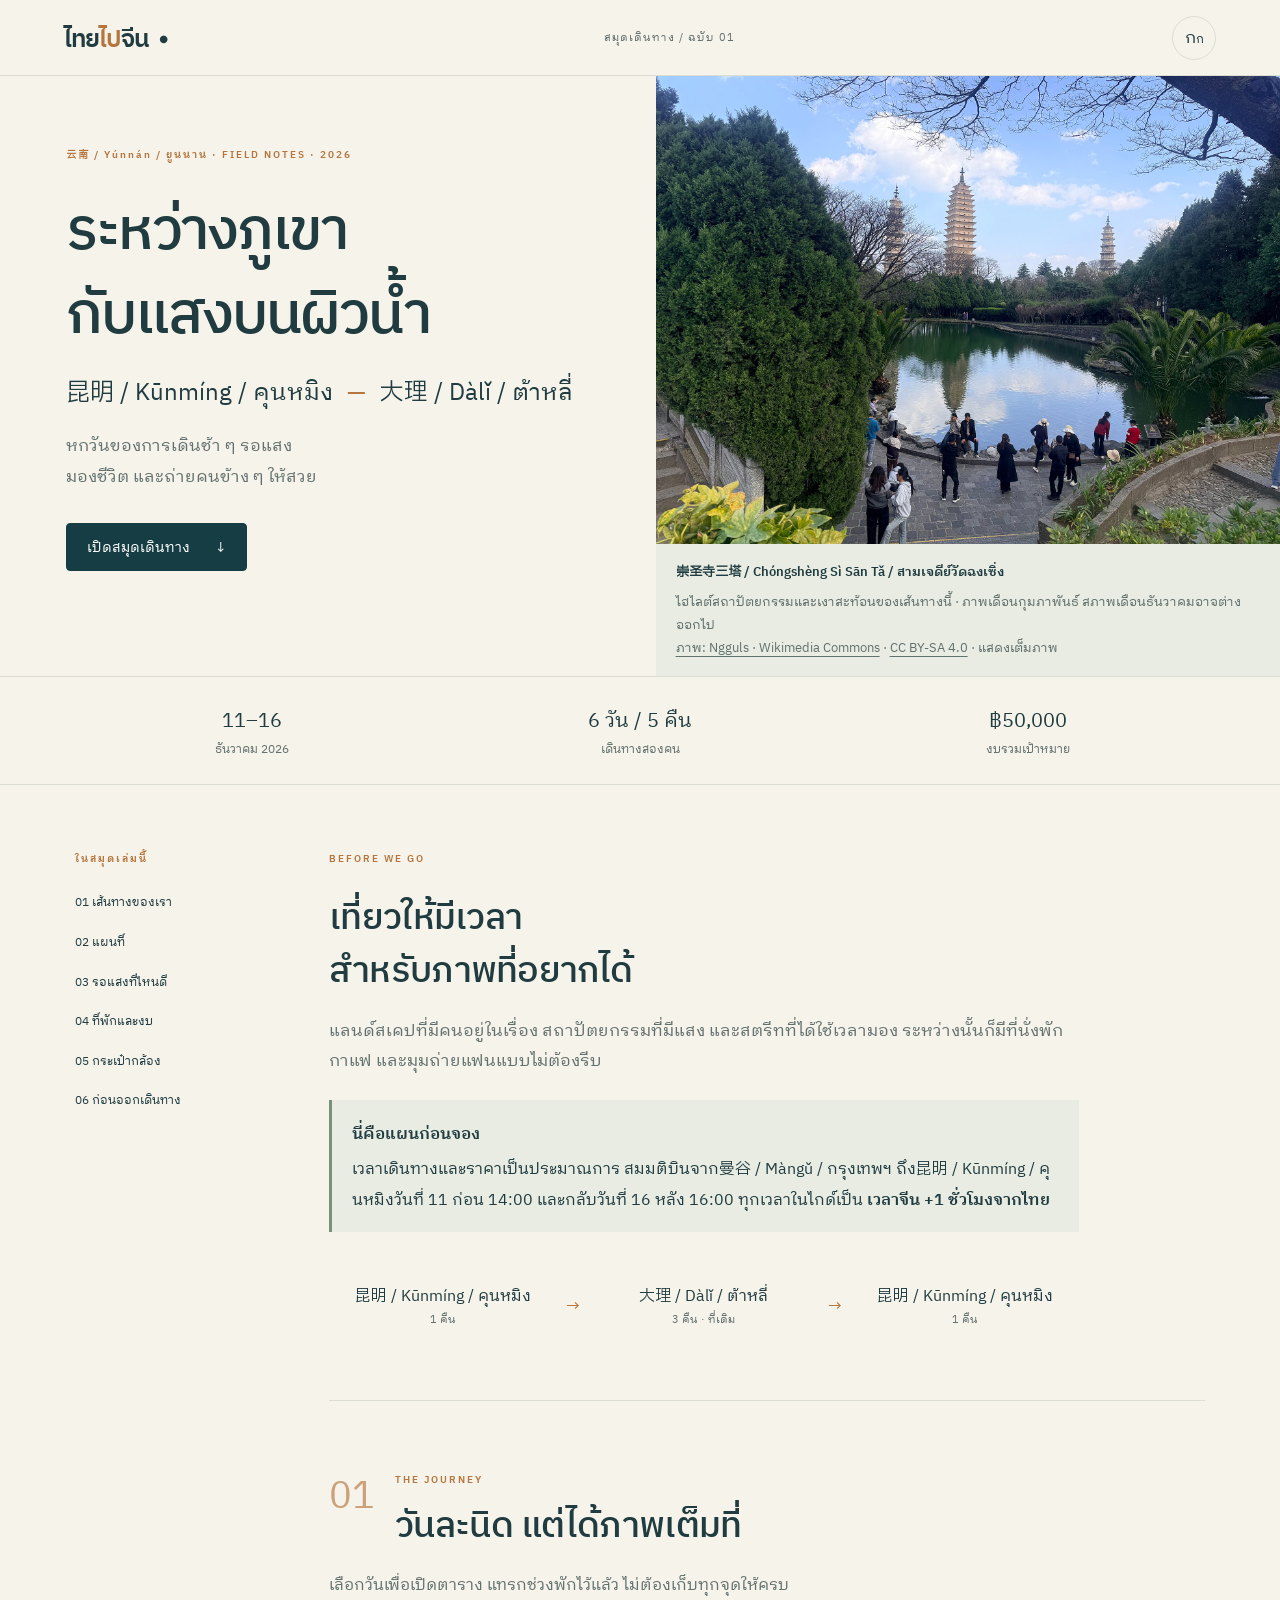
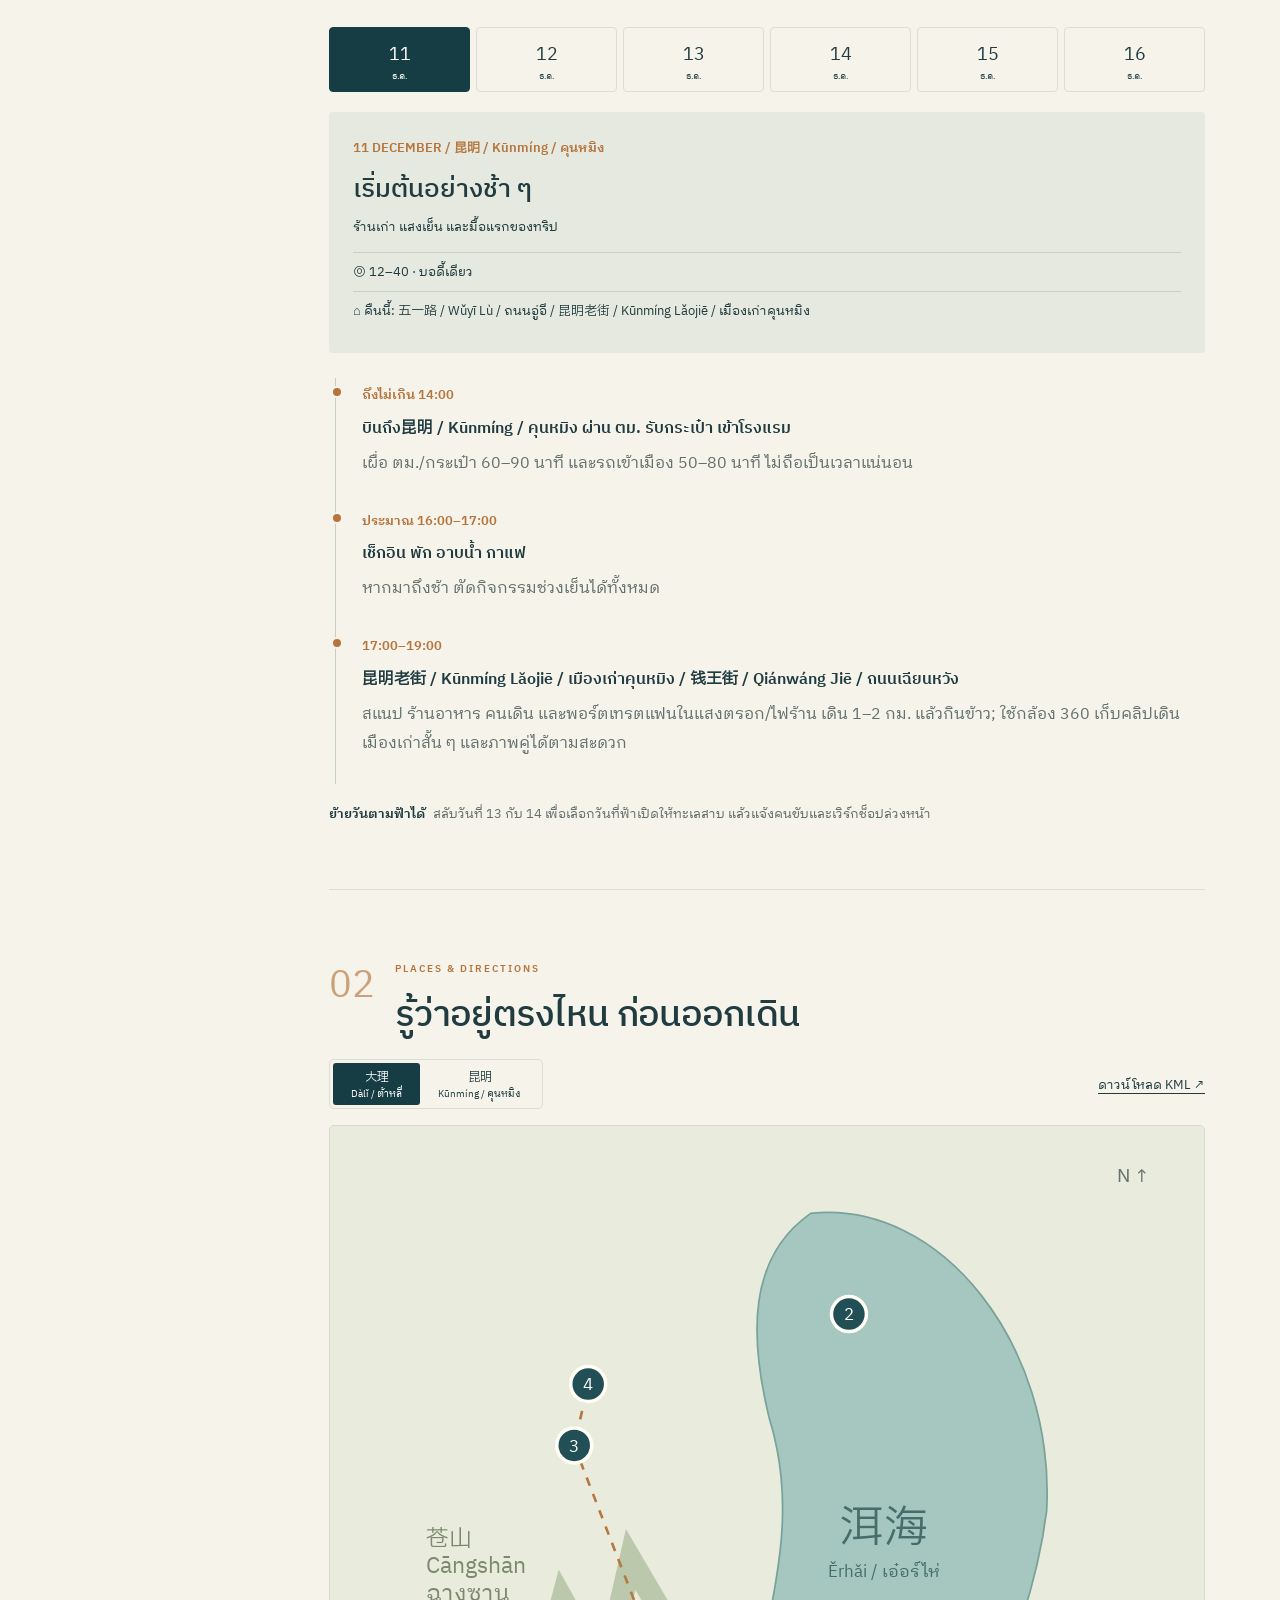
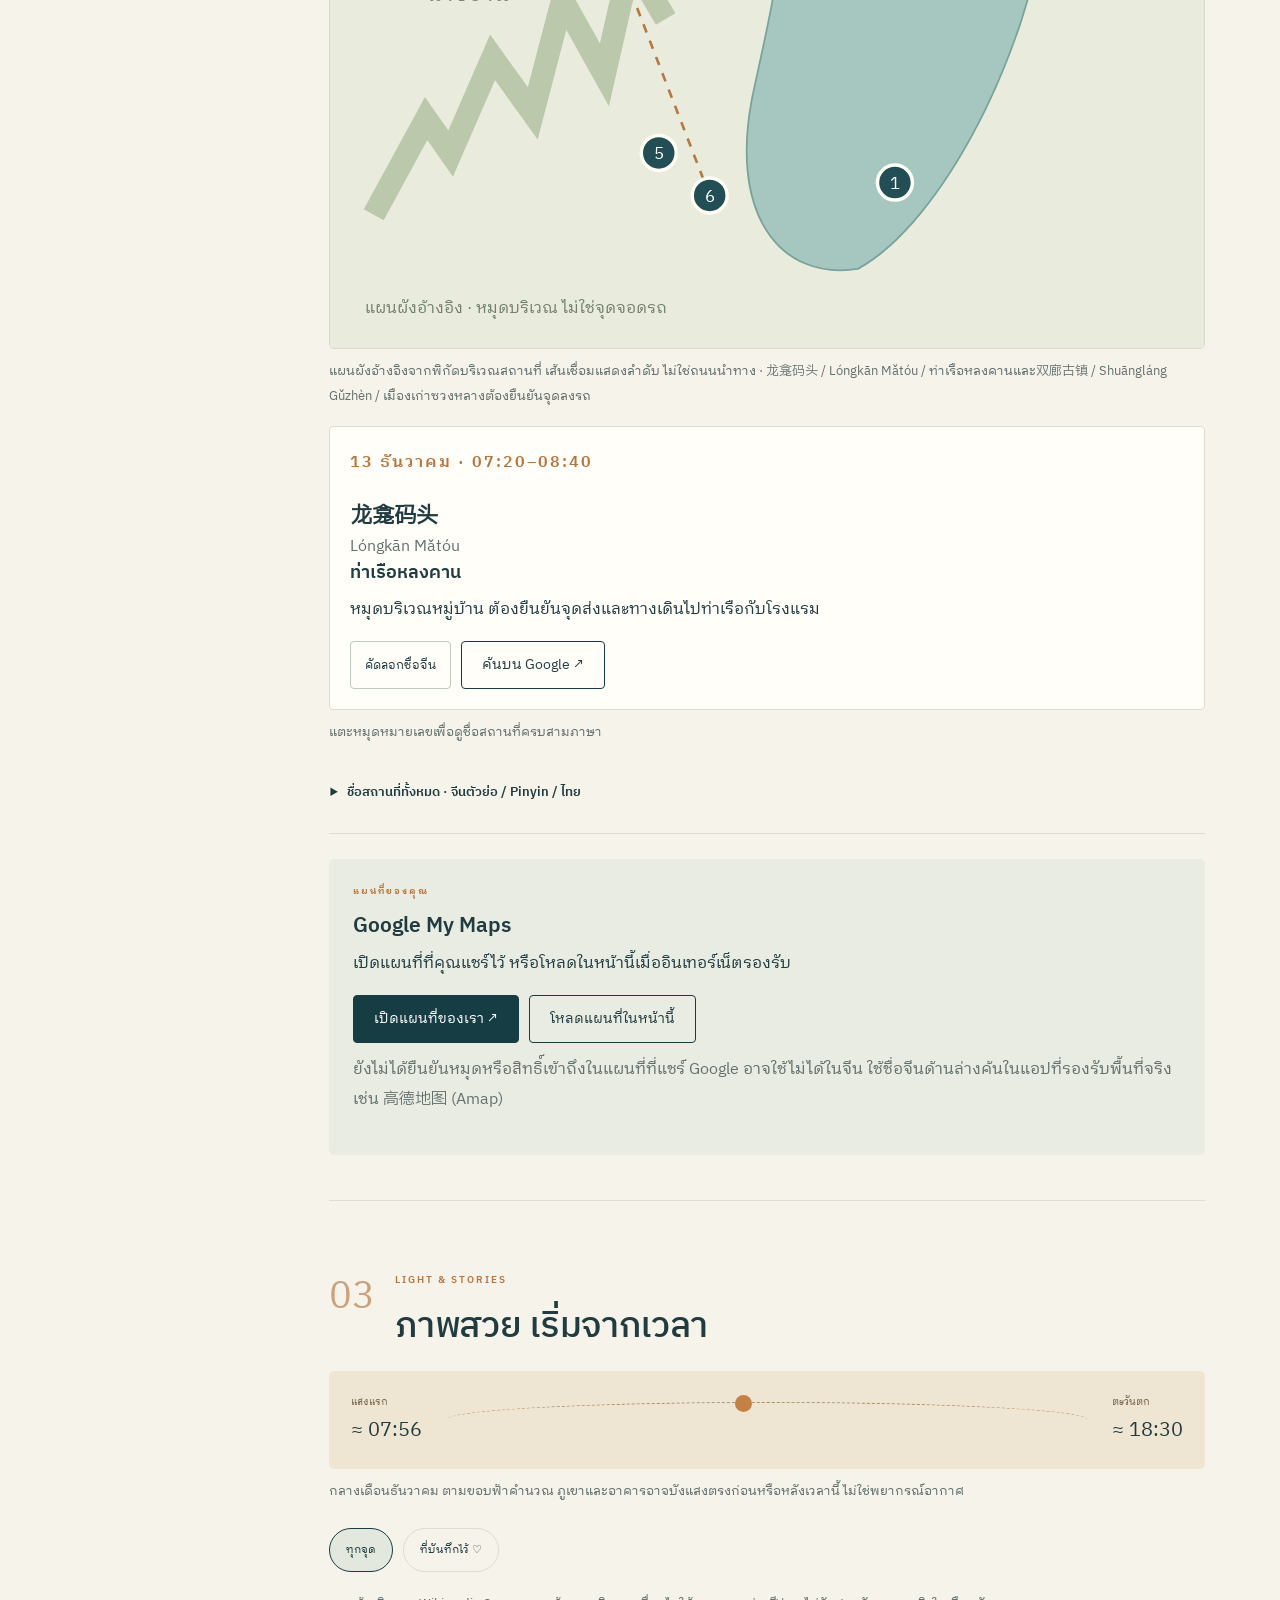
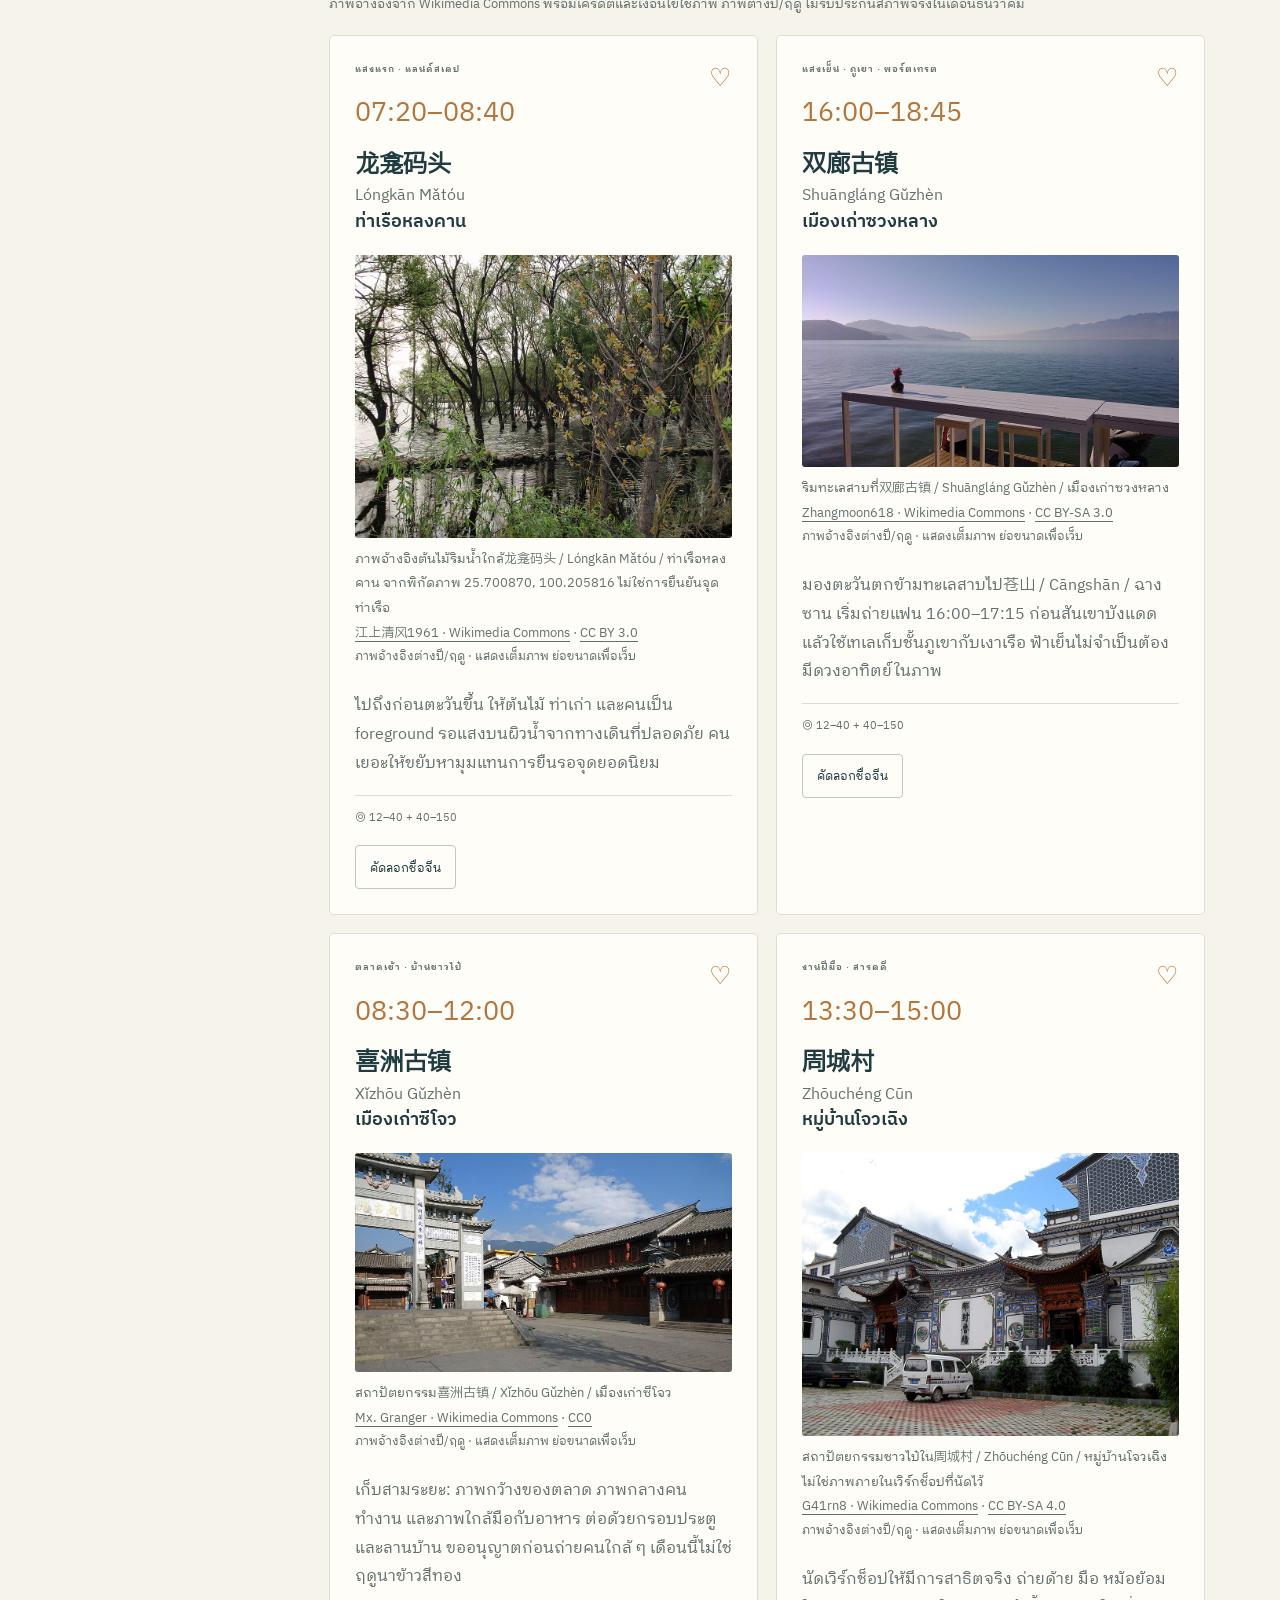
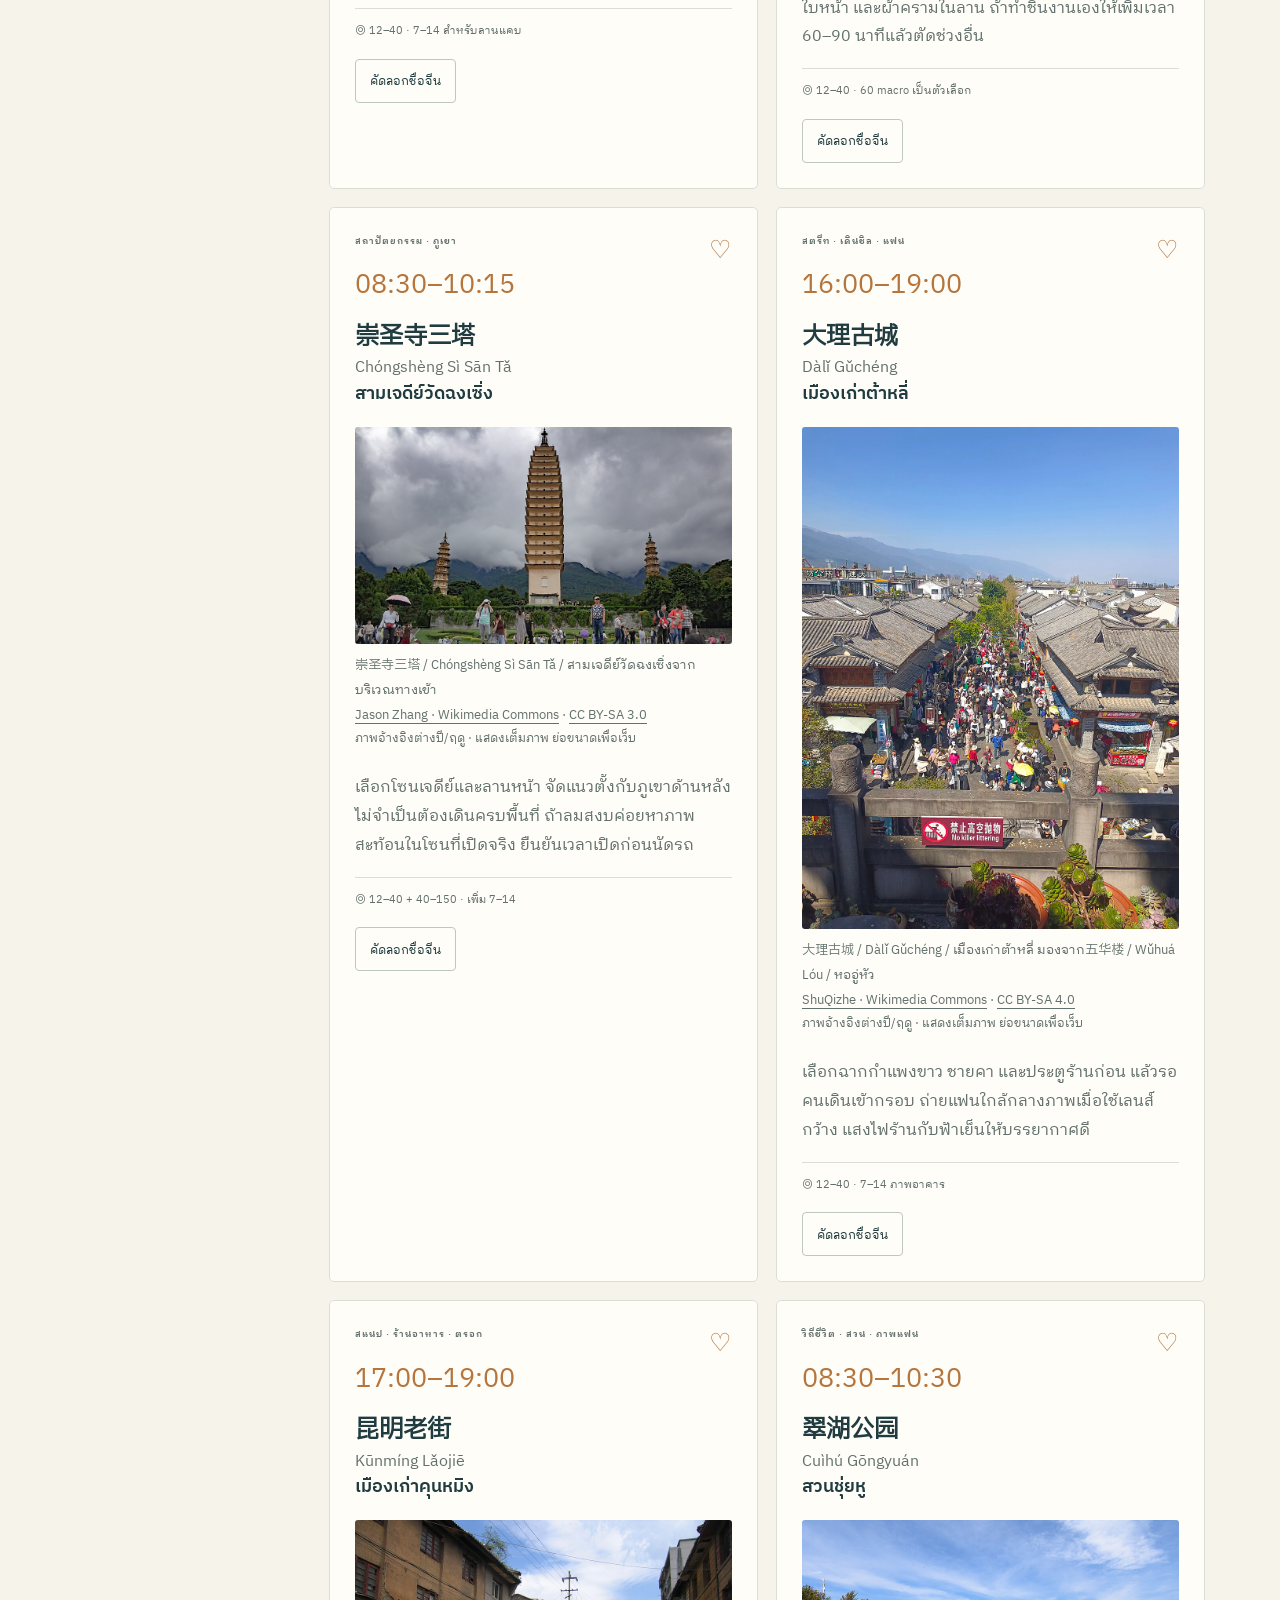
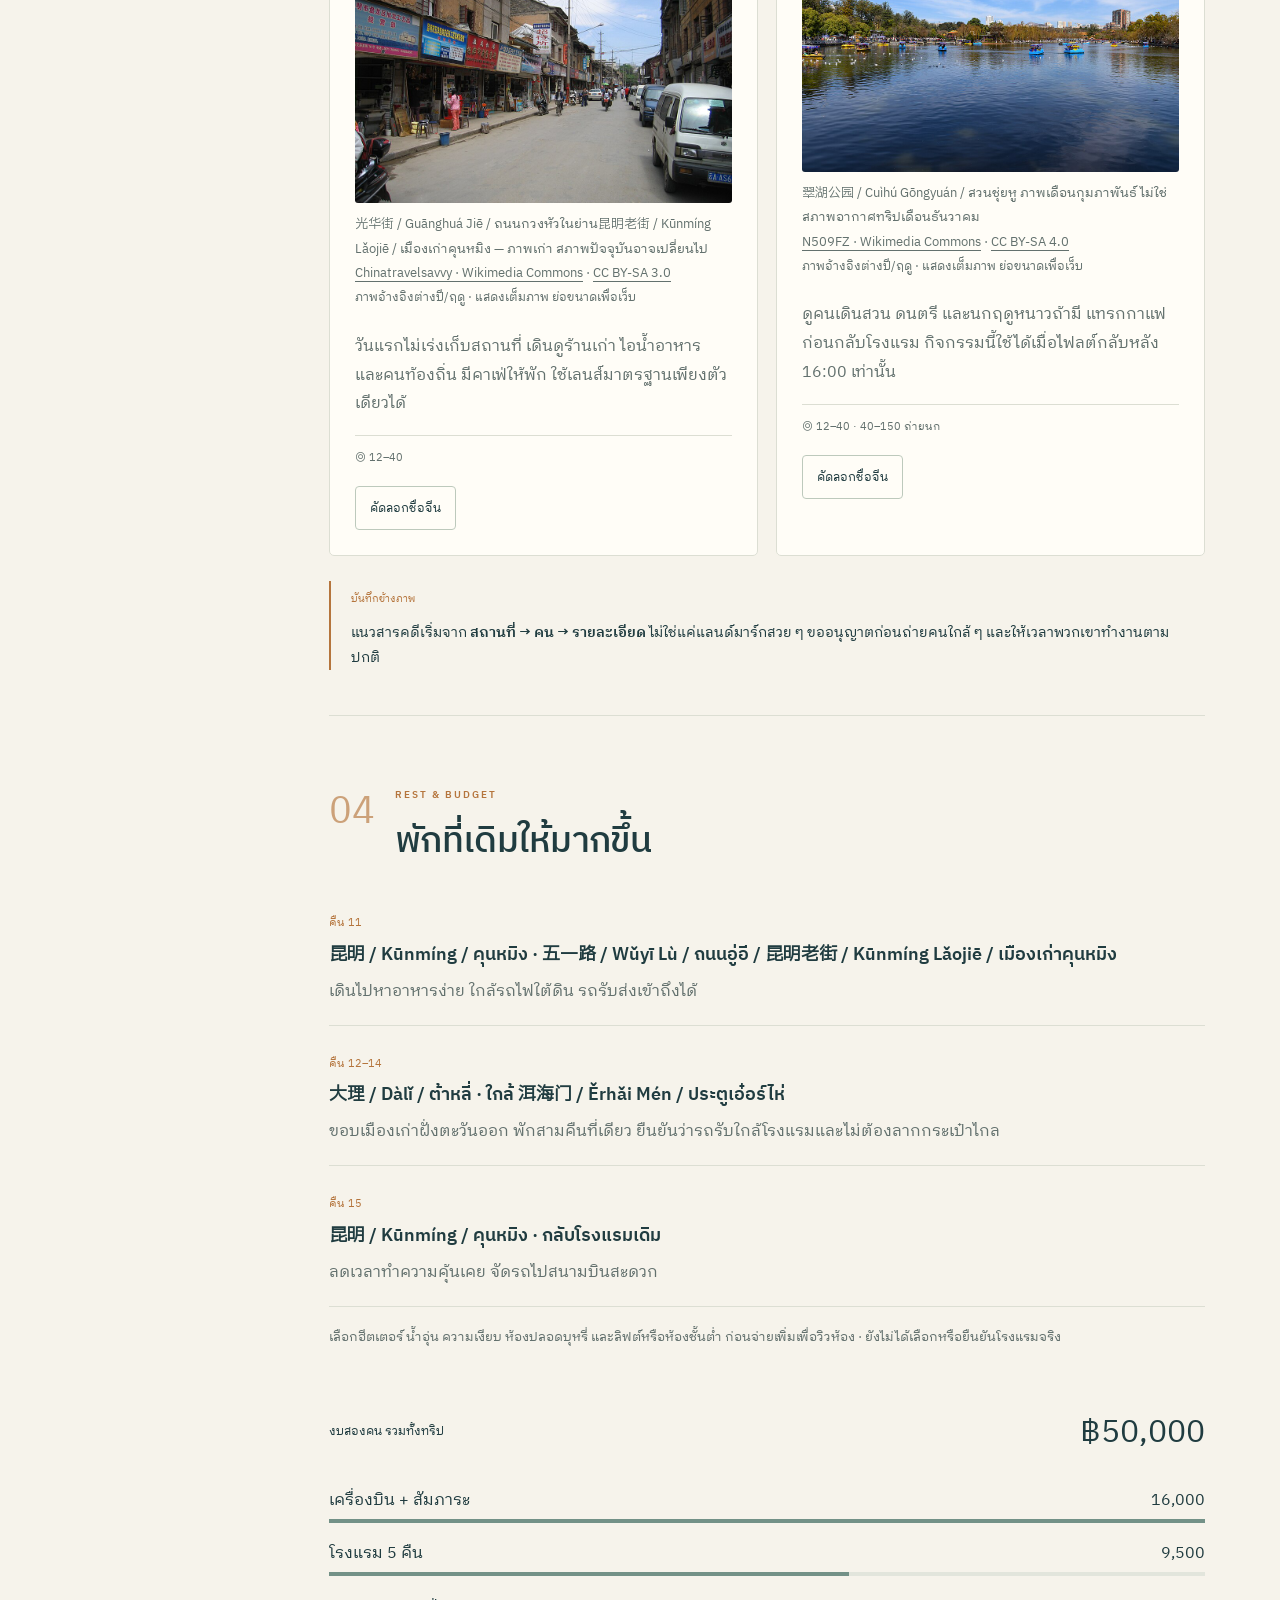
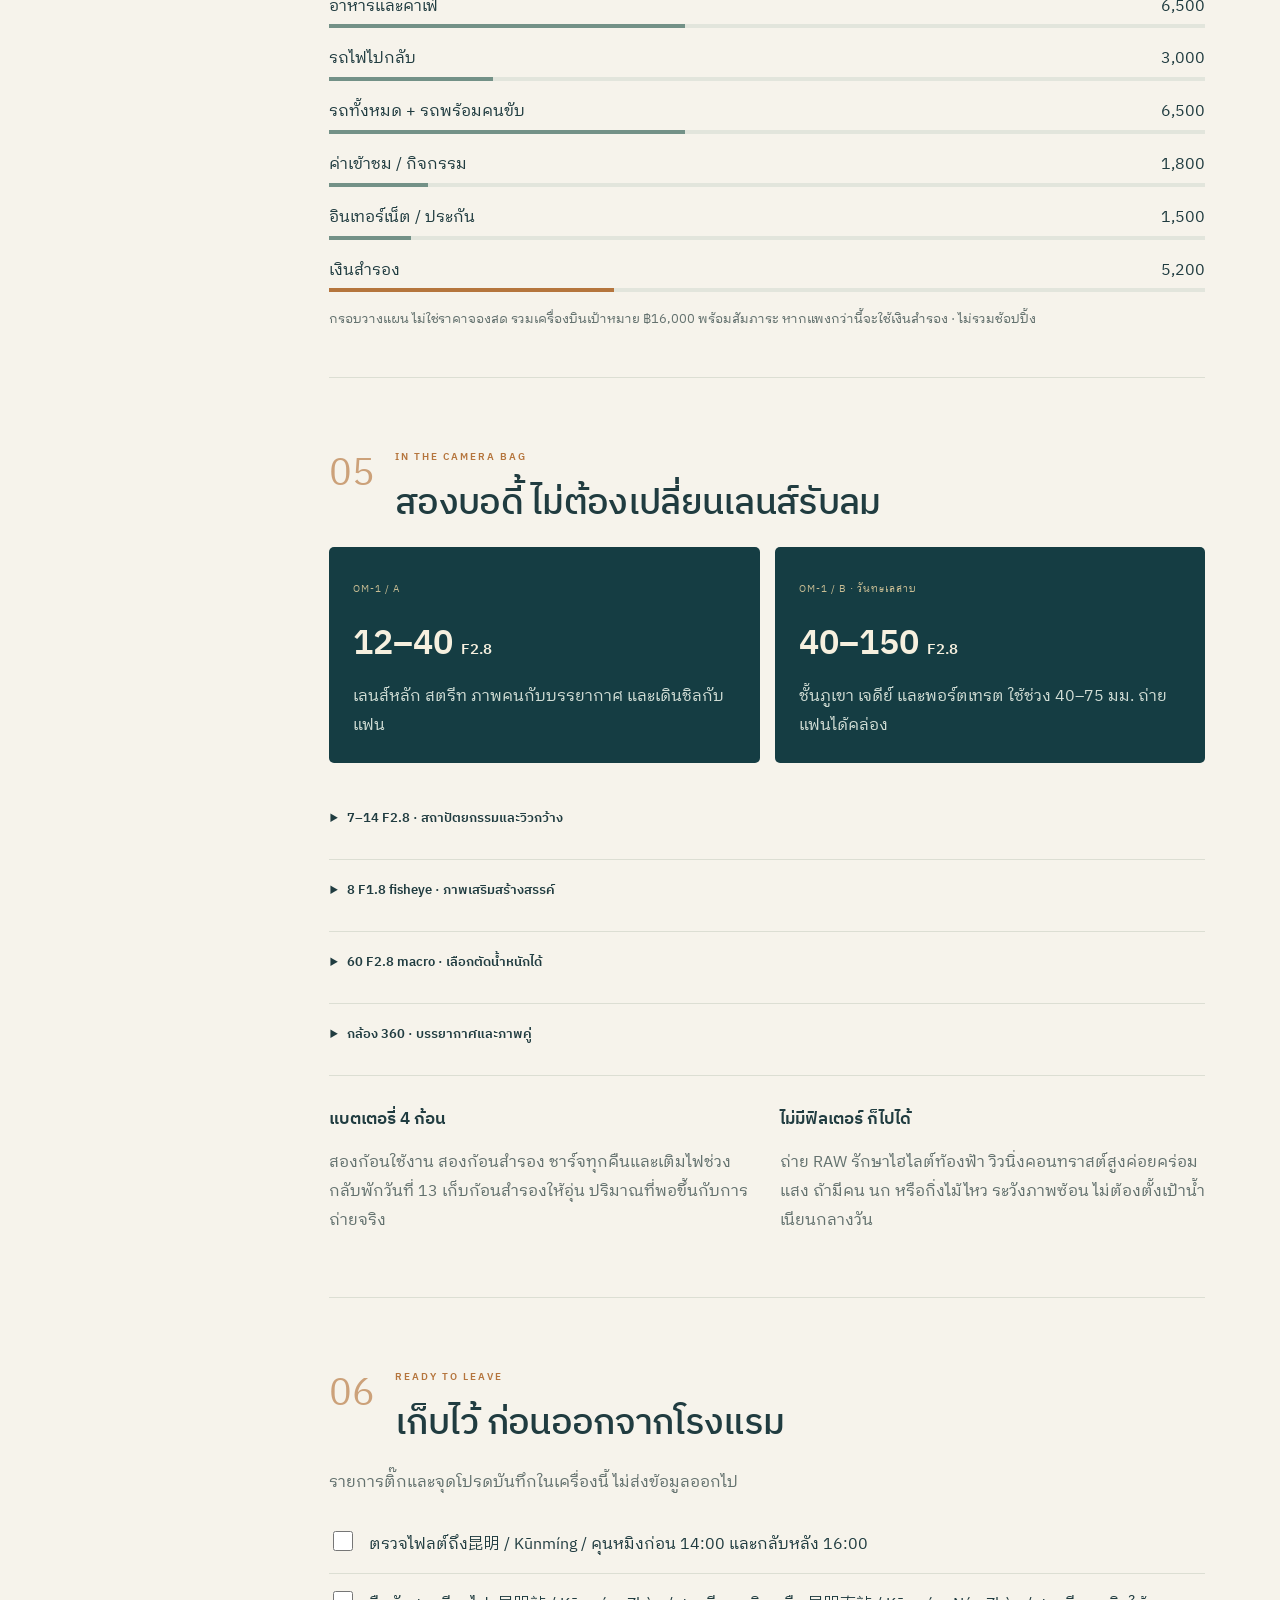
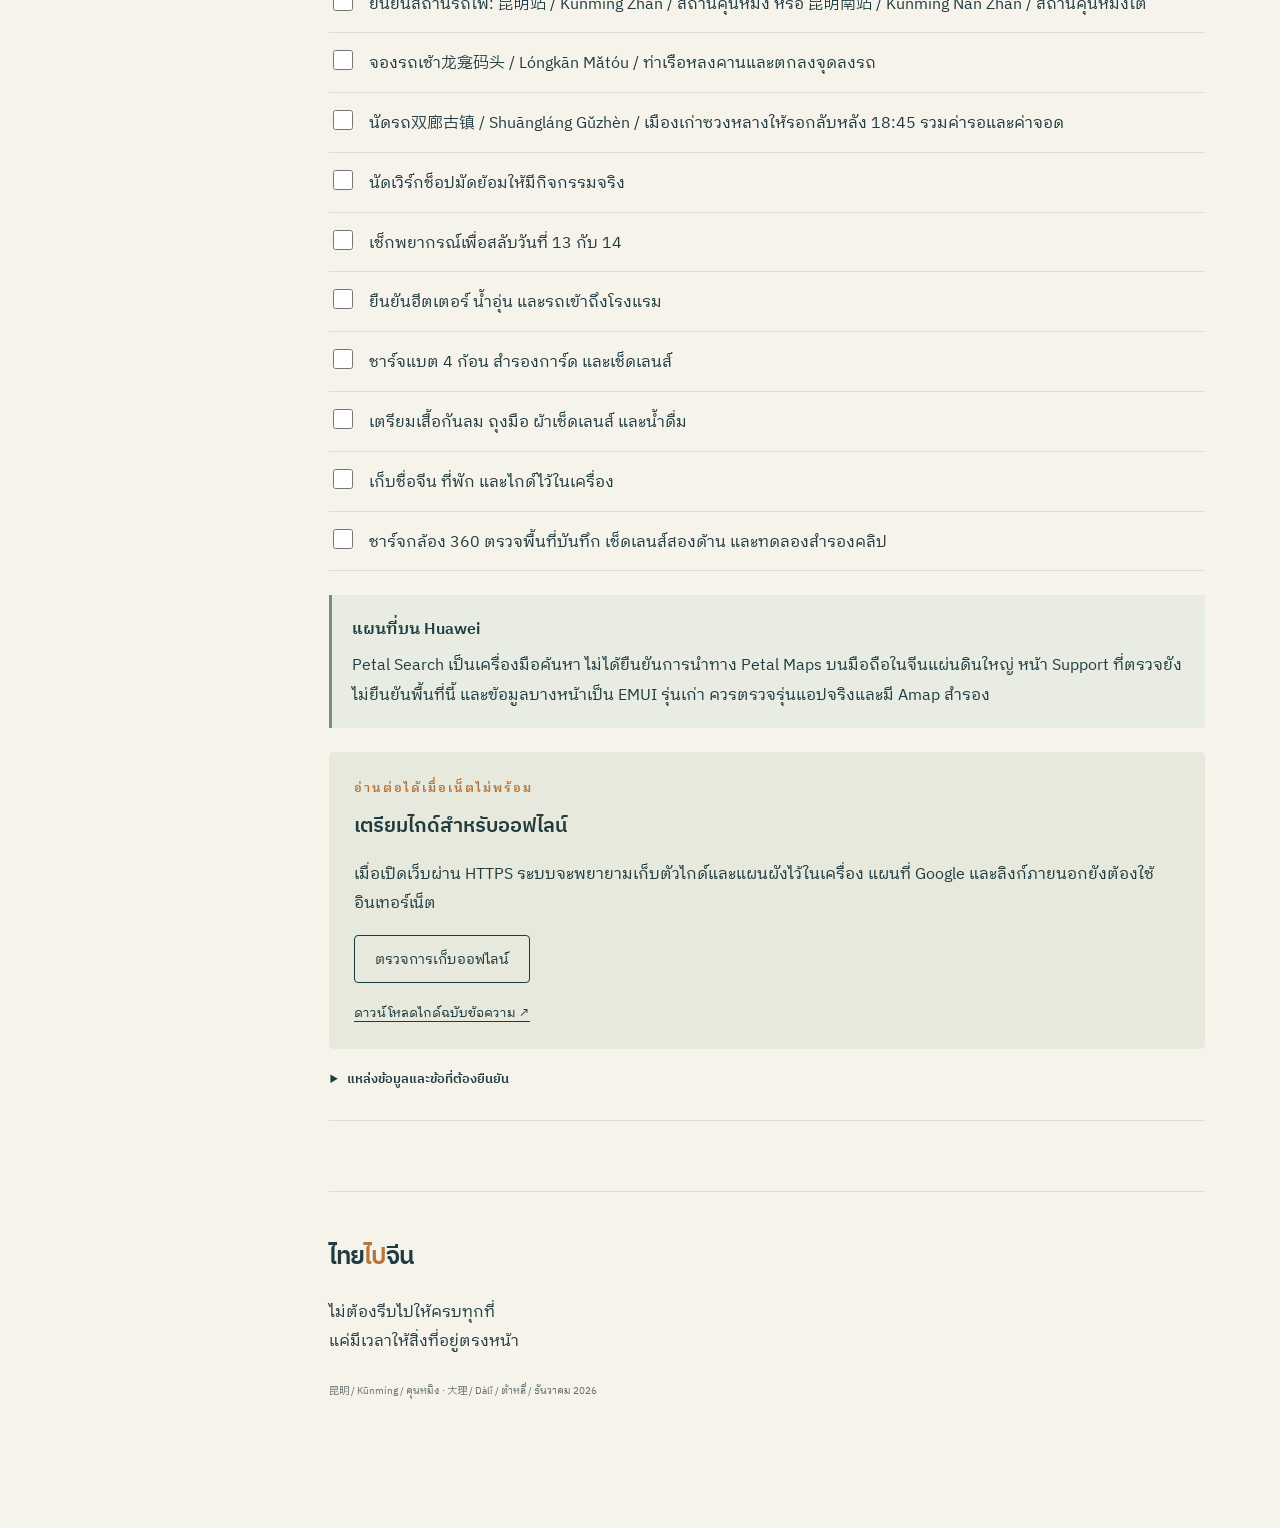
==== commit 3a9b3b86: "Fix absolute cover overflow and improve mobile guide readability" ====
--- a/site/index.html
+++ b/site/index.html
@@ -1,7 +1,7 @@
 <!doctype html>
 <html lang="th"><head><meta charset="utf-8"><meta name="viewport" content="width=device-width,initial-scale=1,viewport-fit=cover"><meta name="theme-color" content="#153d43"><meta name="description" content="ไทยไปจีน — สมุดเดินทางและถ่ายภาพคุนหมิง–ต้าหลี่ 11–16 ธันวาคม 2026 พร้อมเวลาแสง จุดพัก แผนที่ และชุดกล้อง OM-1"><title>ไทยไปจีน — สมุดเดินทาง 昆明 / Kūnmíng / คุนหมิง · 大理 / Dàlǐ / ต้าหลี่</title><link rel="icon" href="assets/icon.svg" type="image/svg+xml"><link rel="manifest" href="manifest.webmanifest"><link rel="stylesheet" href="assets/fonts/fonts.css"><link rel="stylesheet" href="style.css"><script src="data.js" defer></script><script src="app.js" defer></script></head>
 <body><header class="masthead"><a href="#home" class="brand">ไทย<span>ไป</span>จีน<span class="brand-dot">●</span></a><span class="edition">สมุดเดินทาง / ฉบับ 01</span><button id="text-size" class="icon-button" aria-label="สลับขนาดตัวอักษร">ก<span>ก</span></button></header>
-<main id="home"><section class="cover"><div class="cover-text"><p class="eyebrow">云南 / Yúnnán / ยูนนาน · FIELD NOTES · 2026</p><h1>ระหว่างภูเขา<br>กับแสงบนผิวน้ำ</h1><p class="cover-sub">昆明 / Kūnmíng / คุนหมิง <span>—</span> 大理 / Dàlǐ / ต้าหลี่</p><p class="cover-intro">หกวันของการเดินช้า ๆ รอแสง<br>มองชีวิต และถ่ายคนข้าง ๆ ให้สวย</p><a class="primary" href="#journey">เปิดสมุดเดินทาง <span>↓</span></a></div><div class="cover-art"><svg viewBox="0 0 600 670" role="img" aria-labelledby="cover-title"><title id="cover-title">ภาพประกอบภูเขา苍山 / Cāngshān / ฉางซานและทะเลสาบ ไม่ใช่ภาพสถานที่จริง</title><defs><linearGradient id="sky" x2="0" y2="1"><stop stop-color="#edddbc"/><stop offset="1" stop-color="#f7f0dd"/></linearGradient><linearGradient id="water" x2="0" y2="1"><stop stop-color="#8aafaa"/><stop offset="1" stop-color="#315f67"/></linearGradient><pattern id="waves" width="80" height="30" patternUnits="userSpaceOnUse"><path d="M0 15 Q20 9 40 15 T80 15" fill="none" stroke="#dfdfbf" stroke-opacity=".24"/></pattern></defs><path fill="url(#sky)" d="M0 0h600v670H0z"/><circle cx="439" cy="146" r="52" fill="#cb753c"/><path d="M-50 322 75 191 135 249 238 93 326 220 388 165 503 260 645 149V670H0Z" fill="#8ea49a"/><path d="m-30 369 154-150 72 106 115-138 58 89 90-55 160 133v316H0" fill="#4e7774"/><path d="m-50 413 128-112 63 68 110-101 125 140 104-81 158 91v252H0" fill="#244f56"/><path d="M0 426q180-25 300 0t300-15v259H0" fill="url(#water)"/><path d="M0 426h600v244H0z" fill="url(#waves)"/><path d="m457 444-40 226h70l-4-226z" fill="#b8b5a0"/><path d="M439 475h40m-45 30h46m-52 37h53m-59 43h61m-69 52h71" stroke="#6f7b71" stroke-width="3"/><path d="M90 670V428m0 64L42 456m48 6 46-61m-46 43-35-60m35 35 18-62" stroke="#173e44" stroke-width="9" fill="none"/><g fill="#173e44"><circle cx="471" cy="450" r="5"/><path d="m468 457-3 19h12l-3-19zm1 18-3 13m7-13 3 13" stroke="#173e44" stroke-width="3"/></g><text x="34" y="630" fill="#f3ead8" font-size="12" letter-spacing="4">苍山 / Cāngshān / ฉางซาน · 洱海 / Ěrhǎi / เอ๋อร์ไห่</text></svg><span class="art-caption">ภาพประกอบบรรยากาศ · ไม่ใช่ภาพถ่ายสถานที่จริง</span></div><div class="cover-facts"><div><b>11–16</b><span>ธันวาคม 2026</span></div><div><b>6 วัน / 5 คืน</b><span>เดินทางสองคน</span></div><div><b>฿50,000</b><span>งบรวมเป้าหมาย</span></div></div></section>
+<main id="home"><section class="cover"><div class="cover-text"><p class="eyebrow">云南 / Yúnnán / ยูนนาน · FIELD NOTES · 2026</p><h1>ระหว่างภูเขา<br>กับแสงบนผิวน้ำ</h1><p class="cover-sub">昆明 / Kūnmíng / คุนหมิง <span>—</span> 大理 / Dàlǐ / ต้าหลี่</p><p class="cover-intro">หกวันของการเดินช้า ๆ รอแสง<br>มองชีวิต และถ่ายคนข้าง ๆ ให้สวย</p><a class="primary" href="#journey">เปิดสมุดเดินทาง <span>↓</span></a></div><figure class="cover-art"><img class="hero-photo" src="assets/photos/cover-pagodas.jpg" width="1600" height="1200" alt="崇圣寺三塔 / Chóngshèng Sì Sān Tǎ / สามเจดีย์วัดฉงเซิ่ง กับเงาสะท้อนในสระ" fetchpriority="high" decoding="async"><figcaption class="art-caption"><strong><span lang="zh-CN">崇圣寺三塔</span> / <span lang="zh-Latn">Chóngshèng Sì Sān Tǎ</span> / สามเจดีย์วัดฉงเซิ่ง</strong><span>ไฮไลต์สถาปัตยกรรมและเงาสะท้อนของเส้นทางนี้ · ภาพเดือนกุมภาพันธ์ สภาพเดือนธันวาคมอาจต่างออกไป</span><span><a href="https://commons.wikimedia.org/wiki/File:20260223_Dali_Chongsheng_Temple,_viewing_the_Three_Pagodas_and_their_reflections_from_the_Juying_Pool_02.jpg" target="_blank" rel="noopener">ภาพ: Ngguls · Wikimedia Commons</a> · <a href="https://creativecommons.org/licenses/by-sa/4.0" target="_blank" rel="noopener">CC BY-SA 4.0</a> · แสดงเต็มภาพ</span></figcaption></figure><div class="cover-facts"><div><b>11–16</b><span>ธันวาคม 2026</span></div><div><b>6 วัน / 5 คืน</b><span>เดินทางสองคน</span></div><div><b>฿50,000</b><span>งบรวมเป้าหมาย</span></div></div></section>
 <div class="reader-wrap"><aside class="book-index"><p class="eyebrow">ในสมุดเล่มนี้</p><a href="#journey">01 เส้นทางของเรา</a><a href="#map">02 แผนที่</a><a href="#shots">03 รอแสงที่ไหนดี</a><a href="#stay">04 ที่พักและงบ</a><a href="#gear">05 กระเป๋ากล้อง</a><a href="#ready">06 ก่อนออกเดินทาง</a></aside><div class="chapters">
 <section class="intro"><p class="eyebrow">BEFORE WE GO</p><h2>เที่ยวให้มีเวลา<br>สำหรับภาพที่อยากได้</h2><p>แลนด์สเคปที่มีคนอยู่ในเรื่อง สถาปัตยกรรมที่มีแสง และสตรีทที่ได้ใช้เวลามอง ระหว่างนั้นก็มีที่นั่งพัก กาแฟ และมุมถ่ายแฟนแบบไม่ต้องรีบ</p><div class="notice"><b>นี่คือแผนก่อนจอง</b><p>เวลาเดินทางและราคาเป็นประมาณการ สมมติบินจาก曼谷 / Màngǔ / กรุงเทพฯ ถึง昆明 / Kūnmíng / คุนหมิงวันที่ 11 ก่อน 14:00 และกลับวันที่ 16 หลัง 16:00 ทุกเวลาในไกด์เป็น <strong>เวลาจีน +1 ชั่วโมงจากไทย</strong></p></div><div class="route-strip"><span>昆明 / Kūnmíng / คุนหมิง<small>1 คืน</small></span><i>→</i><span>大理 / Dàlǐ / ต้าหลี่<small>3 คืน · ที่เดิม</small></span><i>→</i><span>昆明 / Kūnmíng / คุนหมิง<small>1 คืน</small></span></div></section>
 <section id="journey" class="chapter"><div class="section-heading"><span class="chapter-num">01</span><div><p class="eyebrow">THE JOURNEY</p><h2>วันละนิด แต่ได้ภาพเต็มที่</h2></div></div><p class="section-intro">เลือกวันเพื่อเปิดตาราง แทรกช่วงพักไว้แล้ว ไม่ต้องเก็บทุกจุดให้ครบ</p><div id="day-tabs" class="day-tabs" role="tablist" aria-label="เลือกวันเดินทาง"></div><article id="day-panel" role="tabpanel" tabindex="0"></article><div class="note"><b>ย้ายวันตามฟ้าได้</b> สลับวันที่ 13 กับ 14 เพื่อเลือกวันที่ฟ้าเปิดให้ทะเลสาบ แล้วแจ้งคนขับและเวิร์กช็อปล่วงหน้า</div></section>
@@ -9,5 +9,5 @@
 <section id="shots" class="chapter"><div class="section-heading"><span class="chapter-num">03</span><div><p class="eyebrow">LIGHT & STORIES</p><h2>ภาพสวย เริ่มจากเวลา</h2></div></div><div class="light-band"><span>แสงแรก<b>≈ 07:56</b></span><div class="sun-path"><i></i></div><span>ตะวันตก<b>≈ 18:30</b></span></div><p class="caption">กลางเดือนธันวาคม ตามขอบฟ้าคำนวณ ภูเขาและอาคารอาจบังแสงตรงก่อนหรือหลังเวลานี้ ไม่ใช่พยากรณ์อากาศ</p><div id="shot-filters" class="filter-row"><button class="active" data-filter="all">ทุกจุด</button><button data-filter="saved">ที่บันทึกไว้ ♡</button></div><p class="caption">ภาพอ้างอิงจาก Wikimedia Commons พร้อมเครดิตและเงื่อนไขใช้ภาพ ภาพต่างปี/ฤดู ไม่รับประกันสภาพจริงในเดือนธันวาคม</p><div id="shot-list" class="shot-grid"></div><div class="editorial-note"><span>บันทึกข้างภาพ</span><p>แนวสารคดีเริ่มจาก <b>สถานที่ → คน → รายละเอียด</b> ไม่ใช่แค่แลนด์มาร์กสวย ๆ ขออนุญาตก่อนถ่ายคนใกล้ ๆ และให้เวลาพวกเขาทำงานตามปกติ</p></div></section>
 <section id="stay" class="chapter"><div class="section-heading"><span class="chapter-num">04</span><div><p class="eyebrow">REST & BUDGET</p><h2>พักที่เดิมให้มากขึ้น</h2></div></div><div class="stay-list"><article><span>คืน 11</span><h3>昆明 / Kūnmíng / คุนหมิง · 五一路 / Wǔyī Lù / ถนนอู่อี / 昆明老街 / Kūnmíng Lǎojiē / เมืองเก่าคุนหมิง</h3><p>เดินไปหาอาหารง่าย ใกล้รถไฟใต้ดิน รถรับส่งเข้าถึงได้</p></article><article><span>คืน 12–14</span><h3>大理 / Dàlǐ / ต้าหลี่ · ใกล้ 洱海门 / Ěrhǎi Mén / ประตูเอ๋อร์ไห่</h3><p>ขอบเมืองเก่าฝั่งตะวันออก พักสามคืนที่เดียว ยืนยันว่ารถรับใกล้โรงแรมและไม่ต้องลากกระเป๋าไกล</p></article><article><span>คืน 15</span><h3>昆明 / Kūnmíng / คุนหมิง · กลับโรงแรมเดิม</h3><p>ลดเวลาทำความคุ้นเคย จัดรถไปสนามบินสะดวก</p></article></div><p class="note">เลือกฮีตเตอร์ น้ำอุ่น ความเงียบ ห้องปลอดบุหรี่ และลิฟต์หรือห้องชั้นต่ำ ก่อนจ่ายเพิ่มเพื่อวิวห้อง · ยังไม่ได้เลือกหรือยืนยันโรงแรมจริง</p><div class="budget-head"><span>งบสองคน รวมทั้งทริป</span><b>฿50,000</b></div><div id="budget-bars"></div><p class="caption">กรอบวางแผน ไม่ใช่ราคาจองสด รวมเครื่องบินเป้าหมาย ฿16,000 พร้อมสัมภาระ หากแพงกว่านี้จะใช้เงินสำรอง · ไม่รวมช้อปปิ้ง</p></section>
 <section id="gear" class="chapter"><div class="section-heading"><span class="chapter-num">05</span><div><p class="eyebrow">IN THE CAMERA BAG</p><h2>สองบอดี้ ไม่ต้องเปลี่ยนเลนส์รับลม</h2></div></div><div class="camera-layout"><article><span class="camera-label">OM-1 / A</span><h3>12–40 <small>F2.8</small></h3><p>เลนส์หลัก สตรีท ภาพคนกับบรรยากาศ และเดินชิลกับแฟน</p></article><article><span class="camera-label">OM-1 / B · วันทะเลสาบ</span><h3>40–150 <small>F2.8</small></h3><p>ชั้นภูเขา เจดีย์ และพอร์ตเทรต ใช้ช่วง 40–75 มม. ถ่ายแฟนได้คล่อง</p></article></div><details><summary>7–14 F2.8 · สถาปัตยกรรมและวิวกว้าง</summary><p>พกวันที่ 12 และ 15 ถ้าต้องการมุมกว้างจริง รักษาแนวตั้งของอาคาร ถ่ายแฟนให้อยู่ใกล้กลางภาพและอย่าเข้าใกล้เกินไป</p></details><details><summary>8 F1.8 fisheye · ภาพเสริมสร้างสรรค์</summary><p>ใช้กับตรอก ลานแคบ และช่วงค่ำ ให้เป็นภาพเสริม มุมรับภาพและเส้นโค้งต่างจากเลนส์มุมกว้างเส้นตรง</p></details><details><summary>60 F2.8 macro · เลือกตัดน้ำหนักได้</summary><p>พกเมื่ออยากเก็บเส้นใยผ้าและรายละเอียดเล็กจริง ๆ มือช่างกับอาหารส่วนใหญ่ใช้ 12–40 ได้ ไม่ต้องแบกทุกเลนส์ออกทุกช่วง</p></details><details><summary>กล้อง 360 · บรรยากาศและภาพคู่</summary><p>OM-1 สองบอดี้ยังเป็นกล้องหลัก ใช้กล้อง 360 เสริมเก็บคลิปเดินเมืองเก่า ตลาด บรรยากาศริมทะเลสาบ และภาพคู่ โดยไม่เพิ่มกิจกรรมหรือใช้เวลาพัก ยังไม่ระบุรุ่นกล้อง 360 จึงต้องตรวจแบตเตอรี่ พื้นที่บันทึก และวิธีสำรองไฟล์ตามรุ่นจริง ใช้ไม้สั้นในที่คนแน่น ระวังนิ้วและสายบังเลนส์ทั้งสองด้าน ทริปนี้ไม่พกโดรน</p></details><div class="two-notes"><div><h3>แบตเตอรี่ 4 ก้อน</h3><p>สองก้อนใช้งาน สองก้อนสำรอง ชาร์จทุกคืนและเติมไฟช่วงกลับพักวันที่ 13 เก็บก้อนสำรองให้อุ่น ปริมาณที่พอขึ้นกับการถ่ายจริง</p></div><div><h3>ไม่มีฟิลเตอร์ ก็ไปได้</h3><p>ถ่าย RAW รักษาไฮไลต์ท้องฟ้า วิวนิ่งคอนทราสต์สูงค่อยคร่อมแสง ถ้ามีคน นก หรือกิ่งไม้ไหว ระวังภาพซ้อน ไม่ต้องตั้งเป้าน้ำเนียนกลางวัน</p></div></div></section>
-<section id="ready" class="chapter"><div class="section-heading"><span class="chapter-num">06</span><div><p class="eyebrow">READY TO LEAVE</p><h2>เก็บไว้ ก่อนออกจากโรงแรม</h2></div></div><p class="section-intro">รายการติ๊กและจุดโปรดบันทึกในเครื่องนี้ ไม่ส่งข้อมูลออกไป</p><div id="checklist"></div><div class="notice"><b>แผนที่บน Huawei</b><p>Petal Search เป็นเครื่องมือค้นหา ไม่ได้ยืนยันการนำทาง Petal Maps บนมือถือในจีนแผ่นดินใหญ่ หน้า Support ที่ตรวจยังไม่ยืนยันพื้นที่นี้ และข้อมูลบางหน้าเป็น EMUI รุ่นเก่า ควรตรวจรุ่นแอปจริงและมี Amap สำรอง</p></div><div class="offline-box"><p class="eyebrow">อ่านต่อได้เมื่อเน็ตไม่พร้อม</p><h3 id="offline-title">เตรียมไกด์สำหรับออฟไลน์</h3><p id="offline-status">เมื่อเปิดเว็บผ่าน HTTPS ระบบจะพยายามเก็บตัวไกด์และแผนผังไว้ในเครื่อง แผนที่ Google และลิงก์ภายนอกยังต้องใช้อินเทอร์เน็ต</p><button id="offline-retry" class="secondary">ตรวจการเก็บออฟไลน์</button><a class="text-link" href="guide-th.md" download>ดาวน์โหลดไกด์ฉบับข้อความ ↗</a></div><details class="sources"><summary>แหล่งข้อมูลและข้อที่ต้องยืนยัน</summary><p>ปรับปรุงเนื้อหา 30 ตุลาคม 2026 · แหล่งข้อมูลท่องเที่ยวตรวจค้น 29 ตุลาคม 2026 · ช่วงแสง สภาพอากาศเฉลี่ย และเวลาเดินทางไม่รับประกันสภาพจริง ต้องยืนยันเที่ยวบิน รถไฟ โรงแรม เวลาเปิดสถานที่ รถพร้อมคนขับ และเวิร์กช็อปก่อนจอง</p><ul><li><a href="https://www.travelchinaguide.com/cityguides/yunnan/dali/weather-december.htm">สภาพอากาศและแสง大理 / Dàlǐ / ต้าหลี่</a></li><li><a href="https://www.travelchinaguide.com/cityguides/yunnan/kunming-to-dali.htm">รถไฟ昆明 / Kūnmíng / คุนหมิง–大理 / Dàlǐ / ต้าหลี่</a></li><li><a href="https://travelchinawith.me/attractions/yunnan/dali/xizhou-ancient-town/">喜洲古镇 / Xǐzhōu Gǔzhèn / เมืองเก่าซีโจวและฤดูทุ่งนา</a></li><li><a href="https://www.visityunnanchina.com/experiences-shopping-handicrafts/art-national-intangible-cultural-heritage/bai-tie-dyeing/">งานมัดย้อมชาวไป๋</a></li><li><a href="https://www.chinaxiantour.com/dali-attractions/erhai-lake.html">จุดถ่าย洱海 / Ěrhǎi / เอ๋อร์ไห่</a></li><li><a href="https://chinakunming.travel/en/destinations/item/34744/kunming-old-street">昆明老街 / Kūnmíng Lǎojiē / เมืองเก่าคุนหมิง</a></li><li><a href="https://consumer.huawei.com/uk/support/content/en-gb15766210/">พื้นที่บริการ Petal Maps</a></li><li><a href="https://www.gov.uk/foreign-travel-advice/china/safety-and-security">ข้อจำกัดการเข้าถึง Google ในจีน</a></li></ul><p>พิกัดบริเวณจาก Mapcarta/OSM และแหล่งอ้างอิงในไฟล์ไกด์ ไม่ใช่จุดจอดรถหรือจุดตั้งขาตั้งที่ตรวจหน้างาน ภาพหน้าปกเป็นภาพประกอบ ไม่ใช่ภาพถ่ายหรือการรับประกันวิว</p></details></section>
+<section id="ready" class="chapter"><div class="section-heading"><span class="chapter-num">06</span><div><p class="eyebrow">READY TO LEAVE</p><h2>เก็บไว้ ก่อนออกจากโรงแรม</h2></div></div><p class="section-intro">รายการติ๊กและจุดโปรดบันทึกในเครื่องนี้ ไม่ส่งข้อมูลออกไป</p><div id="checklist"></div><div class="notice"><b>แผนที่บน Huawei</b><p>Petal Search เป็นเครื่องมือค้นหา ไม่ได้ยืนยันการนำทาง Petal Maps บนมือถือในจีนแผ่นดินใหญ่ หน้า Support ที่ตรวจยังไม่ยืนยันพื้นที่นี้ และข้อมูลบางหน้าเป็น EMUI รุ่นเก่า ควรตรวจรุ่นแอปจริงและมี Amap สำรอง</p></div><div class="offline-box"><p class="eyebrow">อ่านต่อได้เมื่อเน็ตไม่พร้อม</p><h3 id="offline-title">เตรียมไกด์สำหรับออฟไลน์</h3><p id="offline-status">เมื่อเปิดเว็บผ่าน HTTPS ระบบจะพยายามเก็บตัวไกด์และแผนผังไว้ในเครื่อง แผนที่ Google และลิงก์ภายนอกยังต้องใช้อินเทอร์เน็ต</p><button id="offline-retry" class="secondary">ตรวจการเก็บออฟไลน์</button><a class="text-link" href="guide-th.md" download>ดาวน์โหลดไกด์ฉบับข้อความ ↗</a></div><details class="sources"><summary>แหล่งข้อมูลและข้อที่ต้องยืนยัน</summary><p>ปรับปรุงเนื้อหา 30 ตุลาคม 2026 · แหล่งข้อมูลท่องเที่ยวตรวจค้น 29 ตุลาคม 2026 · ช่วงแสง สภาพอากาศเฉลี่ย และเวลาเดินทางไม่รับประกันสภาพจริง ต้องยืนยันเที่ยวบิน รถไฟ โรงแรม เวลาเปิดสถานที่ รถพร้อมคนขับ และเวิร์กช็อปก่อนจอง</p><ul><li><a href="https://www.travelchinaguide.com/cityguides/yunnan/dali/weather-december.htm">สภาพอากาศและแสง大理 / Dàlǐ / ต้าหลี่</a></li><li><a href="https://www.travelchinaguide.com/cityguides/yunnan/kunming-to-dali.htm">รถไฟ昆明 / Kūnmíng / คุนหมิง–大理 / Dàlǐ / ต้าหลี่</a></li><li><a href="https://travelchinawith.me/attractions/yunnan/dali/xizhou-ancient-town/">喜洲古镇 / Xǐzhōu Gǔzhèn / เมืองเก่าซีโจวและฤดูทุ่งนา</a></li><li><a href="https://www.visityunnanchina.com/experiences-shopping-handicrafts/art-national-intangible-cultural-heritage/bai-tie-dyeing/">งานมัดย้อมชาวไป๋</a></li><li><a href="https://www.chinaxiantour.com/dali-attractions/erhai-lake.html">จุดถ่าย洱海 / Ěrhǎi / เอ๋อร์ไห่</a></li><li><a href="https://chinakunming.travel/en/destinations/item/34744/kunming-old-street">昆明老街 / Kūnmíng Lǎojiē / เมืองเก่าคุนหมิง</a></li><li><a href="https://consumer.huawei.com/uk/support/content/en-gb15766210/">พื้นที่บริการ Petal Maps</a></li><li><a href="https://www.gov.uk/foreign-travel-advice/china/safety-and-security">ข้อจำกัดการเข้าถึง Google ในจีน</a></li></ul><p>พิกัดบริเวณจาก Mapcarta/OSM และแหล่งอ้างอิงในไฟล์ไกด์ ไม่ใช่จุดจอดรถหรือจุดตั้งขาตั้งที่ตรวจหน้างาน ภาพหน้าปกเป็นภาพถ่ายอ้างอิงของสามเจดีย์ ไม่ใช่การรับประกันแสง ฤดูกาล หรือเงาสะท้อน</p></details></section>
 <footer><a class="brand" href="#home">ไทย<span>ไป</span>จีน</a><p>ไม่ต้องรีบไปให้ครบทุกที่<br>แค่มีเวลาให้สิ่งที่อยู่ตรงหน้า</p><span>昆明 / Kūnmíng / คุนหมิง · 大理 / Dàlǐ / ต้าหลี่ / ธันวาคม 2026</span></footer></div></div></main><nav class="bottom-nav" aria-label="เมนูหลัก"><a href="#journey"><span>▤</span>รายวัน</a><a href="#map"><span>⌖</span>แผนที่</a><a href="#shots"><span>☼</span>จุดถ่าย</a><a href="#gear"><span>◎</span>กล้อง</a><a href="#ready"><span>✓</span>เตรียมตัว</a></nav><div id="toast" role="status" aria-live="polite"></div><noscript><p>เปิด JavaScript เพื่อดูตารางรายวัน หรือ <a href="guide-th.md">ดาวน์โหลดไกด์ฉบับข้อความ</a></p></noscript></body></html>
--- a/site/style.css
+++ b/site/style.css
@@ -1,5 +1,5 @@
-:root{--paper:#f6f3eb;--ink:#203c40;--muted:#63716e;--teal:#153d43;--gold:#b5753d;--line:#dcded3;--white:#fffef9;--body:17px}*{box-sizing:border-box}html{scroll-behavior:smooth;scroll-padding-top:85px}body{margin:0;background:var(--paper);color:var(--ink);font-family:"IBM Plex Sans","IBM Plex Sans Thai Looped","IBM Plex Sans SC",sans-serif;font-size:var(--body);line-height:1.8}body.large{--body:20px}a{color:inherit;text-underline-offset:4px}button,input{font:inherit}button,a{-webkit-tap-highlight-color:transparent}button{cursor:pointer}button:focus-visible,a:focus-visible,input:focus-visible{outline:3px solid #c58448;outline-offset:4px}h1,h2,h3,p{margin-top:0}h1,h2,h3{line-height:1.45}h2{font-size:clamp(26px,3vw,36px);font-weight:500;letter-spacing:-.7px;margin-bottom:20px}h3{font-weight:600;font-size:21px}p{margin-bottom:18px}button{color:var(--ink)}.masthead{height:76px;display:flex;align-items:center;justify-content:space-between;max-width:1440px;margin:auto;padding:0 5%;border-bottom:1px solid var(--line)}.brand{font-size:25px;font-weight:800;letter-spacing:-1px;text-decoration:none}.brand>span:first-child{color:var(--gold)}.brand-dot{font-size:9px;margin-left:10px;vertical-align:middle}.edition{color:var(--muted);font-size:11px;letter-spacing:1px}.icon-button{border:1px solid var(--line);border-radius:50%;background:none;width:44px;height:44px}.icon-button span{font-size:12px}.cover{position:relative;max-width:1440px;margin:auto;display:grid;grid-template-columns:1.05fr 1fr;overflow:hidden}.cover-text{padding:70px 8% 65px 10%}.eyebrow{font-size:10px;letter-spacing:2px;font-weight:700;color:var(--gold);margin-bottom:22px}.cover h1{font-size:clamp(35px,4.6vw,65px);line-height:1.42;font-weight:500;letter-spacing:-2px;margin-bottom:18px}.cover-sub{font-size:24px}.cover-sub span{color:var(--gold);padding:0 8px}.cover-intro{font-size:17px;color:var(--muted);margin-bottom:32px}.primary,.secondary{display:inline-flex;justify-content:center;align-items:center;gap:25px;min-height:48px;border:1px solid var(--teal);border-radius:4px;padding:11px 20px;text-decoration:none;font-size:14px;line-height:1.6}.primary{background:var(--teal);color:white}.secondary{background:transparent}.cover-art{position:relative;background:#8ca7a0;min-height:540px}.cover-art svg{width:100%;height:100%;display:block;object-fit:cover}.art-caption{position:absolute;bottom:9px;right:14px;color:#f9efdb;font-size:9px;background:#153d4399;padding:1px 7px}.cover-facts{grid-column:1/-1;display:flex;justify-content:space-around;padding:25px 5%;border-block:1px solid var(--line);gap:12px}.cover-facts div{display:flex;flex-direction:column}.cover-facts b{font-size:20px;font-weight:500}.cover-facts span{font-size:11px;color:var(--muted)}.reader-wrap{max-width:1200px;margin:auto;display:grid;grid-template-columns:190px minmax(0,1fr);gap:64px;padding:65px 35px}.book-index{align-self:start;position:sticky;top:35px;font-size:12px;display:grid;gap:18px}.book-index .eyebrow{margin-bottom:5px}.book-index a{text-decoration:none}.chapters{min-width:0}.intro{max-width:750px}.intro>p:not(.eyebrow){color:var(--muted)}.notice{background:#e8ece3;border-left:3px solid #78917d;padding:18px 20px;margin:24px 0;font-size:13px;line-height:1.9}.notice p{margin:5px 0 0}.route-strip{display:flex;align-items:center;justify-content:space-between;gap:10px;padding:25px 0}.route-strip span{text-align:center;font-size:16px}.route-strip small{display:block;font-size:11px;color:var(--muted)}.route-strip i{font-style:normal;color:var(--gold)}.chapter{padding-top:70px;border-top:1px solid var(--line);margin-top:45px}.section-heading{display:flex;gap:20px;align-items:flex-start}.chapter-num{font-family:inherit;font-size:38px;line-height:1.2;color:var(--gold);opacity:.65}.section-heading .eyebrow{margin-bottom:9px}.section-heading h2{margin-bottom:20px}.section-intro{color:var(--muted);font-size:14px}.day-tabs{display:flex;gap:6px;padding:10px 0 20px;overflow-x:auto}.day-tab{flex:1;background:none;border:1px solid var(--line);min-width:55px;min-height:65px;border-radius:4px;font-size:18px}.day-tab small{display:block;font-size:9px;line-height:1.1}.day-tab[aria-selected=true]{background:var(--teal);color:white;border-color:var(--teal)}.day-heading{background:#e6e9df;border-radius:4px;padding:24px;margin-bottom:25px}.day-heading h3{font-size:26px;margin-bottom:8px;font-weight:500}.day-heading .eyebrow{margin-bottom:10px}.day-heading p{font-size:13px;margin-bottom:14px}.pill{display:block;font-size:11px;padding:7px 0;border-top:1px solid #c9d1c5}.timeline{margin-left:6px}.event{position:relative;border-left:1px solid #c5cec2;padding:0 0 27px 26px}.event:before{content:'';width:8px;height:8px;position:absolute;top:8px;left:-5px;border-radius:50%;background:var(--gold);border:2px solid var(--paper)}.event time{font-size:11px;color:var(--gold);font-weight:700}.event h4{font-size:16px;margin:5px 0 7px;font-weight:600;line-height:1.7}.event p{font-size:13px;color:var(--muted);margin:0}.note{font-size:12px;padding:18px 0;color:var(--muted);line-height:1.9}.note b{color:var(--ink);margin-right:5px}.map-toolbar{display:flex;align-items:center;justify-content:space-between;gap:8px;flex-wrap:wrap;margin-bottom:16px}.segmented{display:flex;border:1px solid var(--line);border-radius:5px;padding:3px}.segmented button{border:0;background:none;font-size:12px;min-height:40px;padding:4px 18px;border-radius:3px}.segmented button[aria-pressed=true]{background:var(--teal);color:white}.text-link{font-size:12px}.map-canvas{background:#e7e9db;border:1px solid #d5dbca;border-radius:5px;overflow:hidden}.map-canvas svg{width:100%;height:auto;display:block}.map-pin{cursor:pointer;outline:none}.map-pin circle{stroke:#fffdf4;stroke-width:2;transition:r .2s}.map-pin:focus circle,.map-pin:hover circle{r:12}.map-pin text{font:12px "IBM Plex Sans","IBM Plex Sans Thai Looped","IBM Plex Sans SC",sans-serif;fill:var(--ink)}.map-pin .number{fill:white;font-size:10px;text-anchor:middle;pointer-events:none}.caption{font-size:10px;color:var(--muted);line-height:1.9;margin:10px 0 18px}.map-detail{padding:20px;border:1px solid var(--line);border-radius:4px;background:var(--white)}.map-detail h3{margin-bottom:6px}.cn{font-family:"IBM Plex Sans SC","IBM Plex Sans","IBM Plex Sans Thai Looped",sans-serif;font-size:17px;font-weight:500}.map-detail p{font-size:12px}.button-row{display:flex;gap:10px;flex-wrap:wrap}.copy-button{min-height:44px;padding:9px 14px;border:1px solid #bdc9bc;background:transparent;border-radius:4px;font-size:12px}.map-external{background:#e9ece2;padding:24px;margin-top:25px;border-radius:5px}.map-external p{font-size:12px}.map-external .eyebrow{font-size:9px;margin-bottom:10px}.map-external h3{margin-bottom:8px}.map-external iframe{width:100%;height:460px;border:0;margin-top:20px;border-radius:4px}.light-band{display:flex;align-items:center;gap:25px;background:#eee5d3;padding:22px;border-radius:5px}.light-band>span{font-size:10px;white-space:nowrap;color:#78684d}.light-band b{display:block;font-size:20px;font-weight:500;color:var(--ink)}.sun-path{position:relative;flex:1;height:35px;border-top:1px dashed #b48c58;border-radius:50% 50% 0 0}.sun-path i{position:absolute;width:17px;height:17px;border-radius:50%;background:#c58143;left:45%;top:-8px}.filter-row{display:flex;gap:10px;margin:25px 0 20px}.filter-row button{background:none;border:1px solid var(--line);border-radius:40px;font-size:11px;padding:10px 16px;min-height:44px}.filter-row .active{border-color:var(--teal);background:#e3e8df}.shot-grid{display:grid;grid-template-columns:1fr 1fr;gap:18px}.shot-card{padding:25px;border:1px solid var(--line);background:#fffdf7;border-radius:5px;position:relative}.shot-card h3{font-size:23px;margin:8px 0}.shot-card .eyebrow{font-size:9px;margin-bottom:10px;padding-right:25px}.shot-card .shot-time{font-family:inherit;font-size:27px;color:var(--gold)}.shot-card p{font-size:12px;color:var(--muted)}.shot-card .lens{font-size:11px;border-top:1px solid var(--line);padding-top:12px;margin-top:16px}.shot-card .cn{font-size:13px;color:var(--muted)}.save{position:absolute;top:17px;right:15px;background:none;border:0;width:44px;height:44px;font-size:25px;color:var(--gold)}.save[aria-pressed=true]{color:#a45d37}.editorial-note{margin-top:25px;border-left:2px solid var(--gold);padding:0 20px}.editorial-note span{font-size:10px;color:var(--gold)}.editorial-note p{font-size:14px;margin-top:8px}.stay-list article{border-bottom:1px solid var(--line);padding:20px 0}.stay-list article>span{font-size:11px;color:var(--gold)}.stay-list h3{font-size:18px;margin:5px 0 9px}.stay-list p{font-size:13px;margin-bottom:0;color:var(--muted)}.budget-head{display:flex;align-items:center;justify-content:space-between;gap:12px;margin:35px 0 25px}.budget-head span{font-size:12px}.budget-head b{font-family:inherit;font-size:32px;font-weight:400}.budget-row{display:grid;grid-template-columns:minmax(0,1fr) 65px;gap:5px;margin-bottom:15px;font-size:12px}.budget-row b{text-align:right;font-weight:500}.bar{grid-column:1/-1;height:4px;background:#e2e5dc}.bar i{height:100%;display:block;background:#739187}.budget-row.reserve .bar i{background:var(--gold)}.camera-layout{display:grid;grid-template-columns:1fr 1fr;gap:15px;margin-bottom:25px}.camera-layout article{background:var(--teal);color:#f6f0df;border-radius:5px;padding:24px}.camera-label{font-size:10px;letter-spacing:1px;color:#c7bc93}.camera-layout h3{font-family:inherit;font-size:34px;margin:15px 0}.camera-layout h3 small{font-size:15px}.camera-layout p{font-size:12px;margin:0;color:#d1ddd5}details{border-bottom:1px solid var(--line);padding:18px 0;font-size:13px}summary{cursor:pointer;min-height:35px;list-style-position:outside;margin-left:18px;font-weight:600}details p{margin:14px 0 0;color:var(--muted);font-size:13px}.two-notes{display:grid;grid-template-columns:1fr 1fr;gap:25px;margin-top:30px}.two-notes h3{font-size:17px}.two-notes p{font-size:12px;color:var(--muted)}.check-row{display:flex;align-items:flex-start;gap:13px;min-height:55px;padding:15px 0;border-bottom:1px solid var(--line);font-size:13px;cursor:pointer}.check-row input{width:20px;height:20px;accent-color:var(--teal);flex-shrink:0;margin-top:2px}.check-row:has(input:checked) span{color:var(--muted);text-decoration:line-through}.offline-box{padding:25px;background:#e7e9dd;border-radius:5px}.offline-box .eyebrow{margin-bottom:12px}.offline-box h3{font-size:20px}.offline-box p{font-size:12px}.offline-box a{display:block;margin-top:18px}.sources li{font-size:12px;margin-bottom:12px}.sources ul{padding-left:20px}footer{border-top:1px solid var(--line);margin-top:70px;padding:40px 0 60px}footer p{font-size:16px;margin-top:20px}footer>span{font-size:10px;color:var(--muted)}.bottom-nav{display:none}#toast{position:fixed;left:50%;bottom:100px;transform:translateX(-50%);padding:12px 20px;background:var(--teal);color:white;border-radius:6px;font-size:12px;max-width:90vw;opacity:0;pointer-events:none;transition:opacity .2s;z-index:20}#toast.show{opacity:1}.empty{font-size:13px;color:var(--muted);padding:20px}
-@media(min-width:1100px){.cover-art{max-height:670px}.cover-art svg{position:absolute;height:auto;top:0;min-height:100%}}@media(max-width:850px){.reader-wrap{grid-template-columns:1fr;max-width:740px;padding:40px 24px}.book-index{display:none}.cover-text{padding:45px 7%}.cover-art{min-height:450px}.cover h1{font-size:38px}.edition{font-size:10px}.cover-intro{font-size:14px}}@media(max-width:600px){html{scroll-padding-top:25px}.masthead{height:66px;padding:0 22px}.brand{font-size:23px}.edition{letter-spacing:0;font-size:9px}.cover{display:flex;flex-direction:column}.cover-text{padding:38px 26px 32px;position:relative;z-index:1}.cover .eyebrow{font-size:9px;margin-bottom:18px}.cover h1{font-size:40px;letter-spacing:-1.5px;line-height:1.5}.cover-sub{font-size:21px;margin-bottom:12px}.cover-intro{font-size:14px;margin-bottom:22px}.cover-art{min-height:0;height:330px;overflow:hidden}.cover-art svg{position:absolute;bottom:-55px;height:auto;width:100%}.cover-facts{padding:20px 22px;justify-content:space-between}.cover-facts b{font-size:16px}.cover-facts span{font-size:9px}.reader-wrap{padding:36px 22px 80px}.intro h2{font-size:30px}.intro>p{font-size:14px}.chapter{padding-top:40px;margin-top:35px}.section-heading{gap:14px}.chapter-num{font-size:31px}.section-heading .eyebrow{font-size:9px;letter-spacing:1.7px}.section-heading h2{font-size:26px}.route-strip span{font-size:14px}.route-strip small{font-size:10px}.day-tabs{gap:5px}.day-tab{min-width:43px;min-height:63px;padding:7px 4px}.day-heading{padding:21px}.day-heading h3{font-size:25px}.shot-grid{grid-template-columns:1fr}.shot-card{padding:23px}.shot-card p{font-size:13px}.shot-card .cn{font-size:14px}.map-toolbar .text-link{font-size:10px}.map-detail{padding:18px}.map-detail .button-row>*{flex:1;white-space:nowrap}.map-external{padding:20px}.map-external .button-row>*{width:100%}.map-external iframe{height:420px}.light-band{gap:17px;padding:20px}.camera-layout{gap:10px}.camera-layout article{padding:18px 15px}.camera-layout h3{font-size:27px}.camera-layout h3 small{font-size:12px}.camera-label{font-size:8px;letter-spacing:.5px}.camera-layout p{font-size:11px}.two-notes{grid-template-columns:1fr;gap:8px}.bottom-nav{display:flex;position:fixed;bottom:0;left:0;right:0;z-index:10;background:#fbf9f2f5;backdrop-filter:blur(12px);border-top:1px solid #d6dcd0;padding:7px 8px calc(7px + env(safe-area-inset-bottom));justify-content:space-around}.bottom-nav a{min-width:54px;min-height:48px;text-decoration:none;font-size:9px;text-align:center;color:var(--muted);line-height:1.3}.bottom-nav span{display:block;font-size:22px;color:var(--teal);line-height:1.5}footer{padding-bottom:25px}.notice{padding:16px;font-size:12px}.budget-head b{font-size:30px}}@media(prefers-reduced-motion:reduce){html{scroll-behavior:auto}*{transition:none!important}}@media print{.bottom-nav,.book-index,.day-tabs,.map-external button,.filter-row{display:none}.reader-wrap{display:block}.chapter{break-inside:avoid}body{font-size:12px}.cover-art{height:300px}.cover{display:block}.shot-grid{grid-template-columns:1fr 1fr}}
+:root{--paper:#f6f3eb;--ink:#203c40;--muted:#63716e;--teal:#153d43;--gold:#b5753d;--line:#dcded3;--white:#fffef9;--body:17px}*{box-sizing:border-box}html{scroll-behavior:smooth;scroll-padding-top:85px}body{margin:0;background:var(--paper);color:var(--ink);font-family:"IBM Plex Sans","IBM Plex Sans Thai Looped","IBM Plex Sans SC",sans-serif;font-size:var(--body);line-height:1.8}body.large{--body:20px}a{color:inherit;text-underline-offset:4px}button,input{font:inherit}button,a{-webkit-tap-highlight-color:transparent}button{cursor:pointer}button:focus-visible,a:focus-visible,input:focus-visible{outline:3px solid #c58448;outline-offset:4px}h1,h2,h3,p{margin-top:0}h1,h2,h3{line-height:1.45}h2{font-size:clamp(26px,3vw,36px);font-weight:500;letter-spacing:-.7px;margin-bottom:20px}h3{font-weight:600;font-size:21px}p{margin-bottom:18px}button{color:var(--ink)}.masthead{height:76px;display:flex;align-items:center;justify-content:space-between;max-width:1440px;margin:auto;padding:0 5%;border-bottom:1px solid var(--line)}.brand{font-size:25px;font-weight:800;letter-spacing:-1px;text-decoration:none}.brand>span:first-child{color:var(--gold)}.brand-dot{font-size:9px;margin-left:10px;vertical-align:middle}.edition{color:var(--muted);font-size:11px;letter-spacing:1px}.icon-button{border:1px solid var(--line);border-radius:50%;background:none;width:44px;height:44px}.icon-button span{font-size:12px}.cover{position:relative;max-width:1440px;margin:auto;display:grid;grid-template-columns:1.05fr 1fr;overflow:hidden}.cover-text{padding:70px 8% 65px 10%}.eyebrow{font-size:10px;letter-spacing:2px;font-weight:700;color:var(--gold);margin-bottom:22px}.cover h1{font-size:clamp(35px,4.6vw,65px);line-height:1.42;font-weight:500;letter-spacing:-2px;margin-bottom:18px}.cover-sub{font-size:24px}.cover-sub span{color:var(--gold);padding:0 8px}.cover-intro{font-size:17px;color:var(--muted);margin-bottom:32px}.primary,.secondary{display:inline-flex;justify-content:center;align-items:center;gap:25px;min-height:48px;border:1px solid var(--teal);border-radius:4px;padding:11px 20px;text-decoration:none;font-size:14px;line-height:1.6}.primary{background:var(--teal);color:white}.secondary{background:transparent}.cover-art{margin:0;min-width:0;align-self:center;background:#e8ece3}.hero-photo{display:block;width:100%;height:auto}.art-caption{padding:16px 20px;font-size:13px;line-height:1.8;color:var(--muted)}.art-caption strong,.art-caption span{display:block}.art-caption strong span{display:inline}.art-caption strong{color:var(--ink);font-weight:600;margin-bottom:6px}.cover-facts{grid-column:1/-1;display:flex;justify-content:space-around;padding:25px 5%;border-block:1px solid var(--line);gap:12px}.cover-facts div{display:flex;flex-direction:column}.cover-facts b{font-size:20px;font-weight:500}.cover-facts span{font-size:11px;color:var(--muted)}.reader-wrap{max-width:1200px;margin:auto;display:grid;grid-template-columns:190px minmax(0,1fr);gap:64px;padding:65px 35px}.book-index{align-self:start;position:sticky;top:35px;font-size:12px;display:grid;gap:18px}.book-index .eyebrow{margin-bottom:5px}.book-index a{text-decoration:none}.chapters{min-width:0}.intro{max-width:750px}.intro>p:not(.eyebrow){color:var(--muted)}.notice{background:#e8ece3;border-left:3px solid #78917d;padding:18px 20px;margin:24px 0;font-size:13px;line-height:1.9}.notice p{margin:5px 0 0}.route-strip{display:flex;align-items:center;justify-content:space-between;gap:10px;padding:25px 0}.route-strip span{text-align:center;font-size:16px}.route-strip small{display:block;font-size:11px;color:var(--muted)}.route-strip i{font-style:normal;color:var(--gold)}.chapter{padding-top:70px;border-top:1px solid var(--line);margin-top:45px}.section-heading{display:flex;gap:20px;align-items:flex-start}.chapter-num{font-family:inherit;font-size:38px;line-height:1.2;color:var(--gold);opacity:.65}.section-heading .eyebrow{margin-bottom:9px}.section-heading h2{margin-bottom:20px}.section-intro{color:var(--muted);font-size:14px}.day-tabs{display:flex;gap:6px;padding:10px 0 20px;overflow-x:auto}.day-tab{flex:1;background:none;border:1px solid var(--line);min-width:55px;min-height:65px;border-radius:4px;font-size:18px}.day-tab small{display:block;font-size:9px;line-height:1.1}.day-tab[aria-selected=true]{background:var(--teal);color:white;border-color:var(--teal)}.day-heading{background:#e6e9df;border-radius:4px;padding:24px;margin-bottom:25px}.day-heading h3{font-size:26px;margin-bottom:8px;font-weight:500}.day-heading .eyebrow{margin-bottom:10px}.day-heading p{font-size:13px;margin-bottom:14px}.pill{display:block;font-size:11px;padding:7px 0;border-top:1px solid #c9d1c5}.timeline{margin-left:6px}.event{position:relative;border-left:1px solid #c5cec2;padding:0 0 27px 26px}.event:before{content:'';width:8px;height:8px;position:absolute;top:8px;left:-5px;border-radius:50%;background:var(--gold);border:2px solid var(--paper)}.event time{font-size:11px;color:var(--gold);font-weight:700}.event h4{font-size:16px;margin:5px 0 7px;font-weight:600;line-height:1.7}.event p{font-size:13px;color:var(--muted);margin:0}.note{font-size:12px;padding:18px 0;color:var(--muted);line-height:1.9}.note b{color:var(--ink);margin-right:5px}.map-toolbar{display:flex;align-items:center;justify-content:space-between;gap:8px;flex-wrap:wrap;margin-bottom:16px}.segmented{display:flex;border:1px solid var(--line);border-radius:5px;padding:3px}.segmented button{border:0;background:none;font-size:12px;min-height:40px;padding:4px 18px;border-radius:3px}.segmented button[aria-pressed=true]{background:var(--teal);color:white}.text-link{font-size:12px}.map-canvas{background:#e7e9db;border:1px solid #d5dbca;border-radius:5px;overflow:hidden}.map-canvas svg{width:100%;height:auto;display:block}.map-pin{cursor:pointer;outline:none}.map-pin circle{stroke:#fffdf4;stroke-width:2;transition:r .2s}.map-pin:focus circle,.map-pin:hover circle{r:12}.map-pin text{font:12px "IBM Plex Sans","IBM Plex Sans Thai Looped","IBM Plex Sans SC",sans-serif;fill:var(--ink)}.map-pin .number{fill:white;font-size:10px;text-anchor:middle;pointer-events:none}.caption{font-size:10px;color:var(--muted);line-height:1.9;margin:10px 0 18px}.map-detail{padding:20px;border:1px solid var(--line);border-radius:4px;background:var(--white)}.map-detail h3{margin-bottom:6px}.cn{font-family:"IBM Plex Sans SC","IBM Plex Sans","IBM Plex Sans Thai Looped",sans-serif;font-size:17px;font-weight:500}.map-detail p{font-size:12px}.button-row{display:flex;gap:10px;flex-wrap:wrap}.copy-button{min-height:44px;padding:9px 14px;border:1px solid #bdc9bc;background:transparent;border-radius:4px;font-size:12px}.map-external{background:#e9ece2;padding:24px;margin-top:25px;border-radius:5px}.map-external p{font-size:12px}.map-external .eyebrow{font-size:9px;margin-bottom:10px}.map-external h3{margin-bottom:8px}.map-external iframe{width:100%;height:460px;border:0;margin-top:20px;border-radius:4px}.light-band{display:flex;align-items:center;gap:25px;background:#eee5d3;padding:22px;border-radius:5px}.light-band>span{font-size:10px;white-space:nowrap;color:#78684d}.light-band b{display:block;font-size:20px;font-weight:500;color:var(--ink)}.sun-path{position:relative;flex:1;height:35px;border-top:1px dashed #b48c58;border-radius:50% 50% 0 0}.sun-path i{position:absolute;width:17px;height:17px;border-radius:50%;background:#c58143;left:45%;top:-8px}.filter-row{display:flex;gap:10px;margin:25px 0 20px}.filter-row button{background:none;border:1px solid var(--line);border-radius:40px;font-size:11px;padding:10px 16px;min-height:44px}.filter-row .active{border-color:var(--teal);background:#e3e8df}.shot-grid{display:grid;grid-template-columns:1fr 1fr;gap:18px}.shot-card{padding:25px;border:1px solid var(--line);background:#fffdf7;border-radius:5px;position:relative}.shot-card h3{font-size:23px;margin:8px 0}.shot-card .eyebrow{font-size:9px;margin-bottom:10px;padding-right:25px}.shot-card .shot-time{font-family:inherit;font-size:27px;color:var(--gold)}.shot-card p{font-size:12px;color:var(--muted)}.shot-card .lens{font-size:11px;border-top:1px solid var(--line);padding-top:12px;margin-top:16px}.shot-card .cn{font-size:13px;color:var(--muted)}.save{position:absolute;top:17px;right:15px;background:none;border:0;width:44px;height:44px;font-size:25px;color:var(--gold)}.save[aria-pressed=true]{color:#a45d37}.editorial-note{margin-top:25px;border-left:2px solid var(--gold);padding:0 20px}.editorial-note span{font-size:10px;color:var(--gold)}.editorial-note p{font-size:14px;margin-top:8px}.stay-list article{border-bottom:1px solid var(--line);padding:20px 0}.stay-list article>span{font-size:11px;color:var(--gold)}.stay-list h3{font-size:18px;margin:5px 0 9px}.stay-list p{font-size:13px;margin-bottom:0;color:var(--muted)}.budget-head{display:flex;align-items:center;justify-content:space-between;gap:12px;margin:35px 0 25px}.budget-head span{font-size:12px}.budget-head b{font-family:inherit;font-size:32px;font-weight:400}.budget-row{display:grid;grid-template-columns:minmax(0,1fr) 65px;gap:5px;margin-bottom:15px;font-size:12px}.budget-row b{text-align:right;font-weight:500}.bar{grid-column:1/-1;height:4px;background:#e2e5dc}.bar i{height:100%;display:block;background:#739187}.budget-row.reserve .bar i{background:var(--gold)}.camera-layout{display:grid;grid-template-columns:1fr 1fr;gap:15px;margin-bottom:25px}.camera-layout article{background:var(--teal);color:#f6f0df;border-radius:5px;padding:24px}.camera-label{font-size:10px;letter-spacing:1px;color:#c7bc93}.camera-layout h3{font-family:inherit;font-size:34px;margin:15px 0}.camera-layout h3 small{font-size:15px}.camera-layout p{font-size:12px;margin:0;color:#d1ddd5}details{border-bottom:1px solid var(--line);padding:18px 0;font-size:13px}summary{cursor:pointer;min-height:35px;list-style-position:outside;margin-left:18px;font-weight:600}details p{margin:14px 0 0;color:var(--muted);font-size:13px}.two-notes{display:grid;grid-template-columns:1fr 1fr;gap:25px;margin-top:30px}.two-notes h3{font-size:17px}.two-notes p{font-size:12px;color:var(--muted)}.check-row{display:flex;align-items:flex-start;gap:13px;min-height:55px;padding:15px 0;border-bottom:1px solid var(--line);font-size:13px;cursor:pointer}.check-row input{width:20px;height:20px;accent-color:var(--teal);flex-shrink:0;margin-top:2px}.check-row:has(input:checked) span{color:var(--muted);text-decoration:line-through}.offline-box{padding:25px;background:#e7e9dd;border-radius:5px}.offline-box .eyebrow{margin-bottom:12px}.offline-box h3{font-size:20px}.offline-box p{font-size:12px}.offline-box a{display:block;margin-top:18px}.sources li{font-size:12px;margin-bottom:12px}.sources ul{padding-left:20px}footer{border-top:1px solid var(--line);margin-top:70px;padding:40px 0 60px}footer p{font-size:16px;margin-top:20px}footer>span{font-size:10px;color:var(--muted)}.bottom-nav{display:none}#toast{position:fixed;left:50%;bottom:100px;transform:translateX(-50%);padding:12px 20px;background:var(--teal);color:white;border-radius:6px;font-size:12px;max-width:90vw;opacity:0;pointer-events:none;transition:opacity .2s;z-index:20}#toast.show{opacity:1}.empty{font-size:13px;color:var(--muted);padding:20px}
+@media(max-width:850px){.reader-wrap{grid-template-columns:1fr;max-width:740px;padding:40px 24px}.book-index{display:none}.cover-text{padding:45px 7%}.cover h1{font-size:38px}.edition{font-size:10px}.cover-intro{font-size:14px}}@media(max-width:600px){html{scroll-padding-top:25px}.masthead{height:66px;padding:0 22px}.brand{font-size:23px}.edition{letter-spacing:0;font-size:9px}.cover{display:flex;flex-direction:column}.cover-text{padding:38px 26px 32px;position:relative;z-index:1}.cover .eyebrow{font-size:9px;margin-bottom:18px}.cover h1{font-size:40px;letter-spacing:-1.5px;line-height:1.5}.cover-sub{font-size:21px;margin-bottom:12px}.cover-intro{font-size:14px;margin-bottom:22px}.cover-art{width:100%}.cover-facts{padding:20px 22px;justify-content:space-between}.cover-facts b{font-size:16px}.cover-facts span{font-size:9px}.reader-wrap{padding:36px 22px 80px}.intro h2{font-size:30px}.intro>p{font-size:14px}.chapter{padding-top:40px;margin-top:35px}.section-heading{gap:14px}.chapter-num{font-size:31px}.section-heading .eyebrow{font-size:9px;letter-spacing:1.7px}.section-heading h2{font-size:26px}.route-strip span{font-size:14px}.route-strip small{font-size:10px}.day-tabs{gap:5px}.day-tab{min-width:43px;min-height:63px;padding:7px 4px}.day-heading{padding:21px}.day-heading h3{font-size:25px}.shot-grid{grid-template-columns:1fr}.shot-card{padding:23px}.shot-card p{font-size:13px}.shot-card .cn{font-size:14px}.map-toolbar .text-link{font-size:10px}.map-detail{padding:18px}.map-detail .button-row>*{flex:1;white-space:nowrap}.map-external{padding:20px}.map-external .button-row>*{width:100%}.map-external iframe{height:420px}.light-band{gap:17px;padding:20px}.camera-layout{gap:10px}.camera-layout article{padding:18px 15px}.camera-layout h3{font-size:27px}.camera-layout h3 small{font-size:12px}.camera-label{font-size:8px;letter-spacing:.5px}.camera-layout p{font-size:11px}.two-notes{grid-template-columns:1fr;gap:8px}.bottom-nav{display:flex;position:fixed;bottom:0;left:0;right:0;z-index:10;background:#fbf9f2f5;backdrop-filter:blur(12px);border-top:1px solid #d6dcd0;padding:7px 8px calc(7px + env(safe-area-inset-bottom));justify-content:space-around}.bottom-nav a{min-width:54px;min-height:48px;text-decoration:none;font-size:9px;text-align:center;color:var(--muted);line-height:1.3}.bottom-nav span{display:block;font-size:22px;color:var(--teal);line-height:1.5}footer{padding-bottom:25px}.notice{padding:16px;font-size:12px}.budget-head b{font-size:30px}}@media(prefers-reduced-motion:reduce){html{scroll-behavior:auto}*{transition:none!important}}@media print{.bottom-nav,.book-index,.day-tabs,.map-external button,.filter-row{display:none}.reader-wrap{display:block}.chapter{break-inside:avoid}body{font-size:12px}.cover{display:block}.shot-grid{grid-template-columns:1fr 1fr}}
 body.large :is(.intro>p:not(.eyebrow),.event p,.day-heading>p:not(.eyebrow),.shot-card p,.stay-list p,details p,.two-notes p,.camera-layout p,.notice,.map-detail p,.map-external p:not(.eyebrow),.offline-box p:not(.eyebrow),.note,.section-intro,.check-row,.budget-row,.sources li){font-size:16px}body.large :is(.caption,.pill,.copy-button,.primary,.secondary,.text-link,.filter-row button,.segmented button){font-size:14px}
 
 /* Thai reading text keeps loops; display headings use the companion loopless face. */
@@ -8,3 +8,11 @@
 .place-heading{display:block;line-height:1.6;overflow-wrap:anywhere}.place-heading>span{display:block}.place-cn{font-size:1.05em}.place-pinyin{font-size:.7em;font-weight:400;color:var(--muted)}.place-th{font-size:.8em;font-family:"IBM Plex Sans Thai",sans-serif}
 .shot-card .place-heading{margin-right:25px}.shot-card .eyebrow{letter-spacing:1px}.place-photo{margin:18px 0 22px}.place-photo img{display:block;width:100%;height:auto;border-radius:3px;background:#e8ece3}.place-photo figcaption{font-size:11px;line-height:1.9;color:var(--muted);margin-top:9px;overflow-wrap:anywhere}.photo-note{display:block;font-size:10px}.place-photo a{font-weight:400}.segmented button{line-height:1.5}.segmented small{display:block;font-size:10px}.place-index ul{list-style:none;padding:0}.place-index li{padding:18px 0;border-bottom:1px solid var(--line)}.place-index .place-heading{margin-bottom:10px;font-size:19px}.route-strip{flex-wrap:wrap}.route-strip>span{flex:1;min-width:140px}.cover-sub{line-height:1.7}.day-heading .eyebrow{letter-spacing:0}.event h4,.day-heading h3,.stay-list h3{overflow-wrap:anywhere}.map-detail .button-row>*{white-space:normal}.map-toolbar .segmented{max-width:100%}
 body.large .place-photo figcaption{font-size:14px}body.large .photo-note{font-size:12px}
+
+/* Keep practical guide text legible on a phone without requiring the size toggle. */
+.event p,.shot-card p,.stay-list p,details p,.two-notes p,.camera-layout p,.map-detail p,.map-external p:not(.eyebrow),.offline-box p:not(.eyebrow),.notice,.section-intro,.check-row,.budget-row,.sources li{font-size:16px}
+.caption,.note,.place-photo figcaption,.text-link{font-size:13px}.photo-note{font-size:12px}.event time,.pill{font-size:13px}.place-pinyin{font-size:16px}.place-th{font-size:18px}
+.cover{grid-template-columns:minmax(0,1.05fr) minmax(0,1fr)}.cover-facts{display:grid;grid-template-columns:repeat(3,minmax(0,1fr));position:relative}.cover-facts div{min-width:0;text-align:center}.cover-facts span{font-size:12px}.cover-text{min-width:0}.cover-sub{overflow-wrap:anywhere}
+body.large :is(.event p,.shot-card p,.stay-list p,details p,.two-notes p,.camera-layout p,.map-detail p,.map-external p:not(.eyebrow),.offline-box p:not(.eyebrow),.notice,.section-intro,.check-row,.budget-row,.sources li){font-size:18px}
+body.large :is(.art-caption,.caption,.note,.place-photo figcaption,.text-link,.event time,.pill){font-size:15px}
+@media(max-width:600px){.cover-art{align-self:stretch}.cover-facts{gap:8px}.cover-facts b{font-size:15px}.art-caption{padding:16px 22px}.cover-sub{font-size:19px}.edition{font-size:10px}}
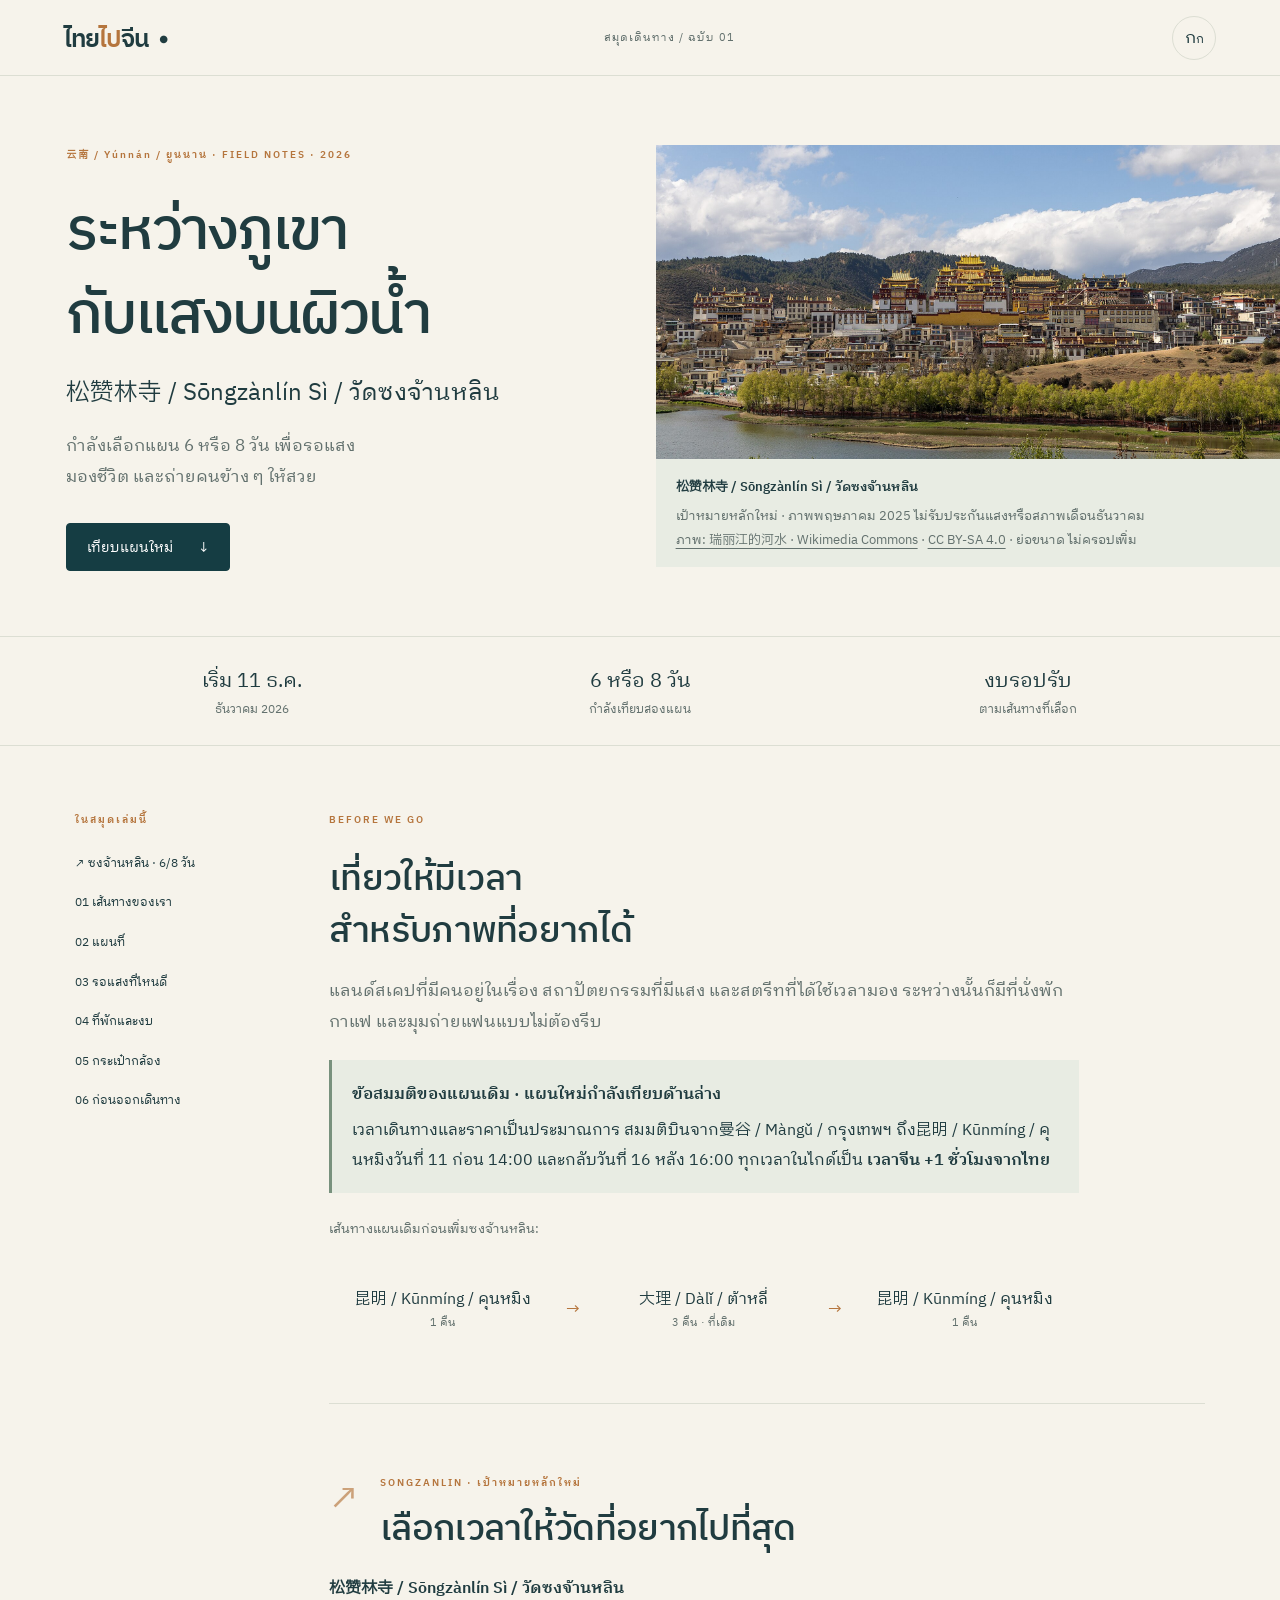
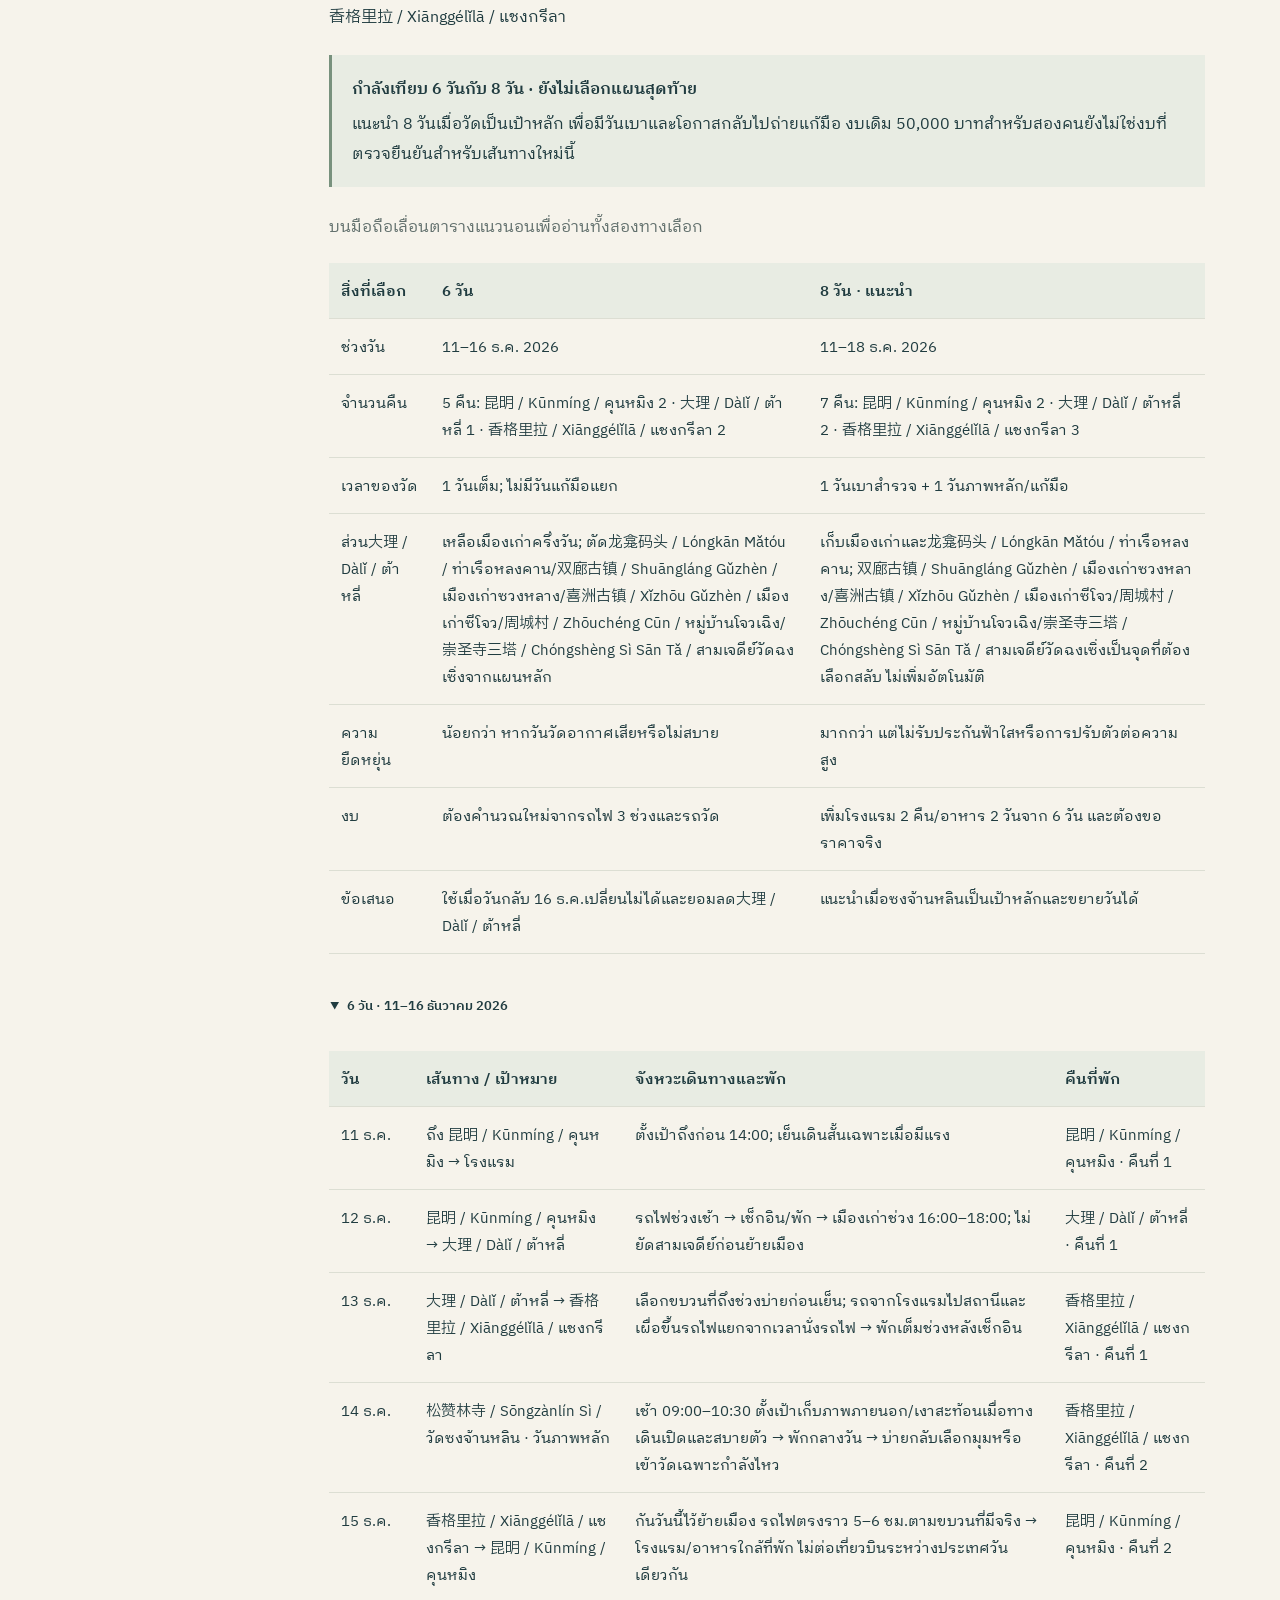
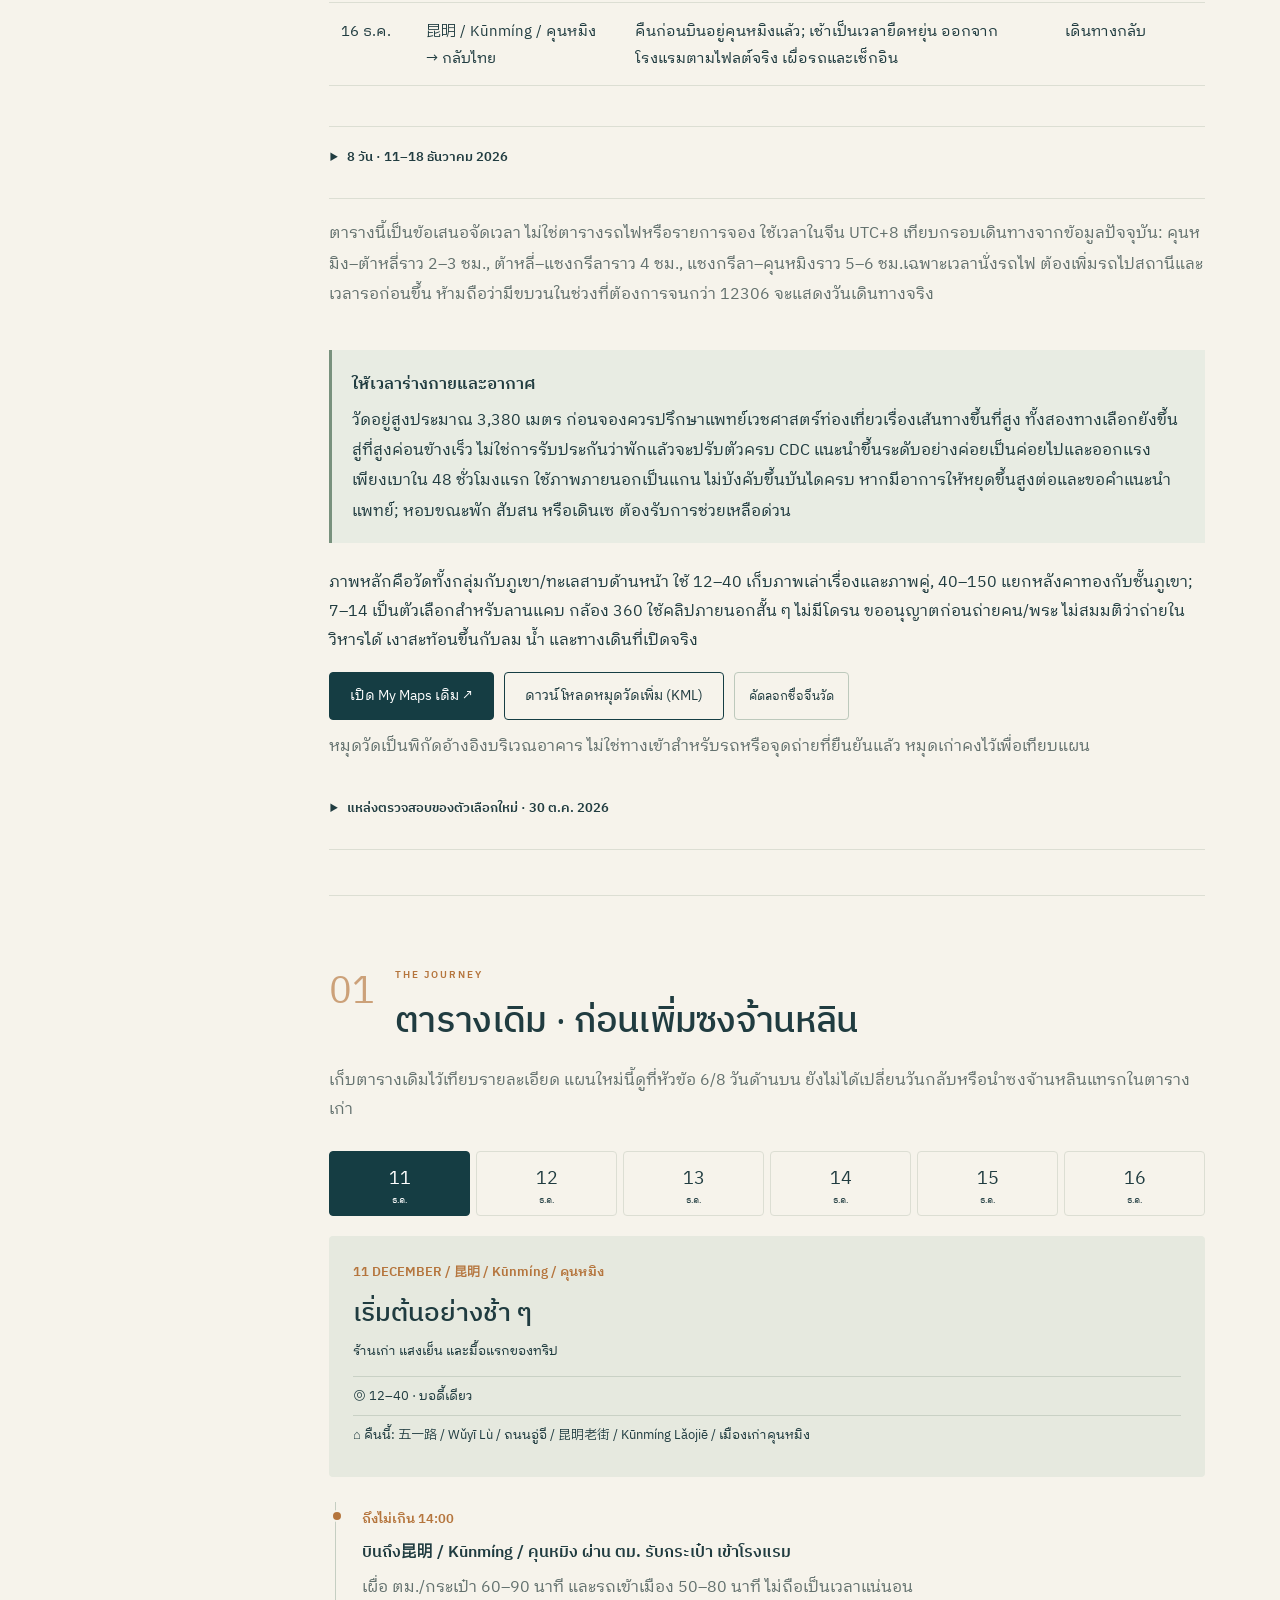
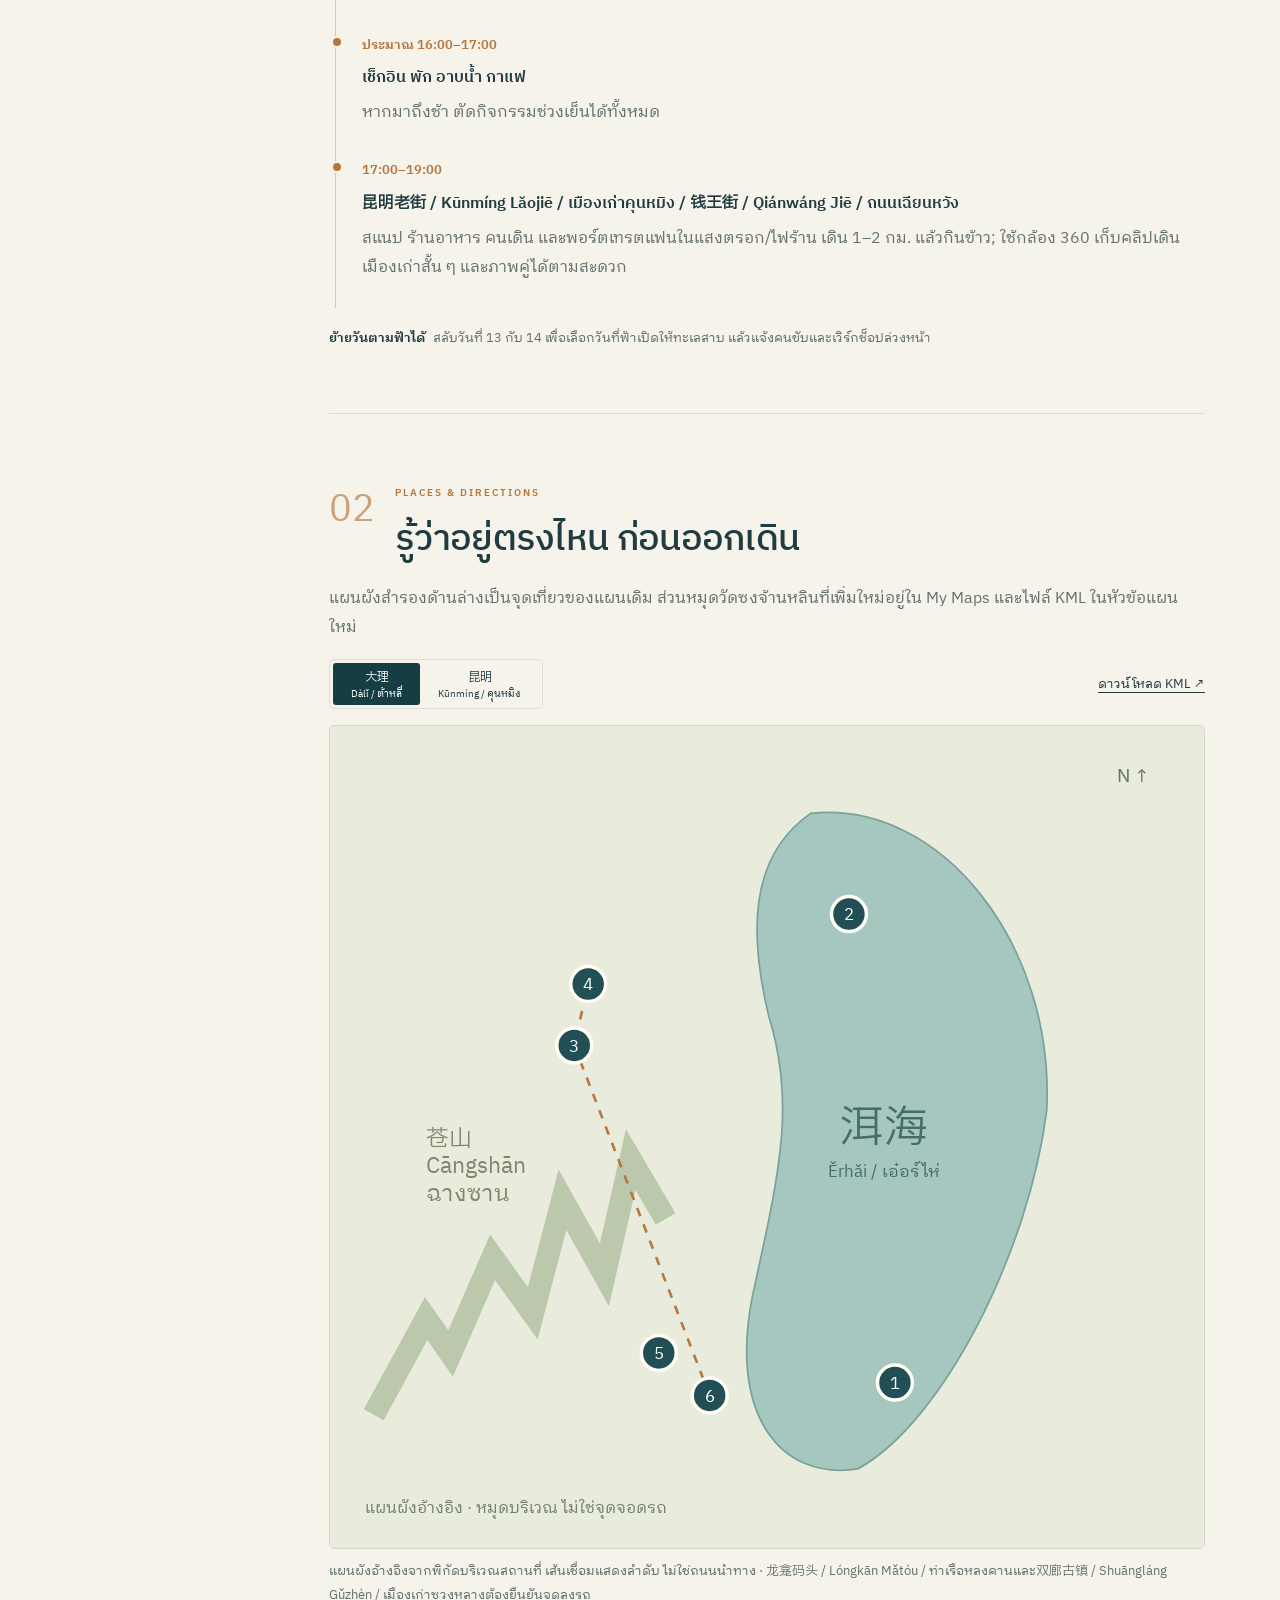
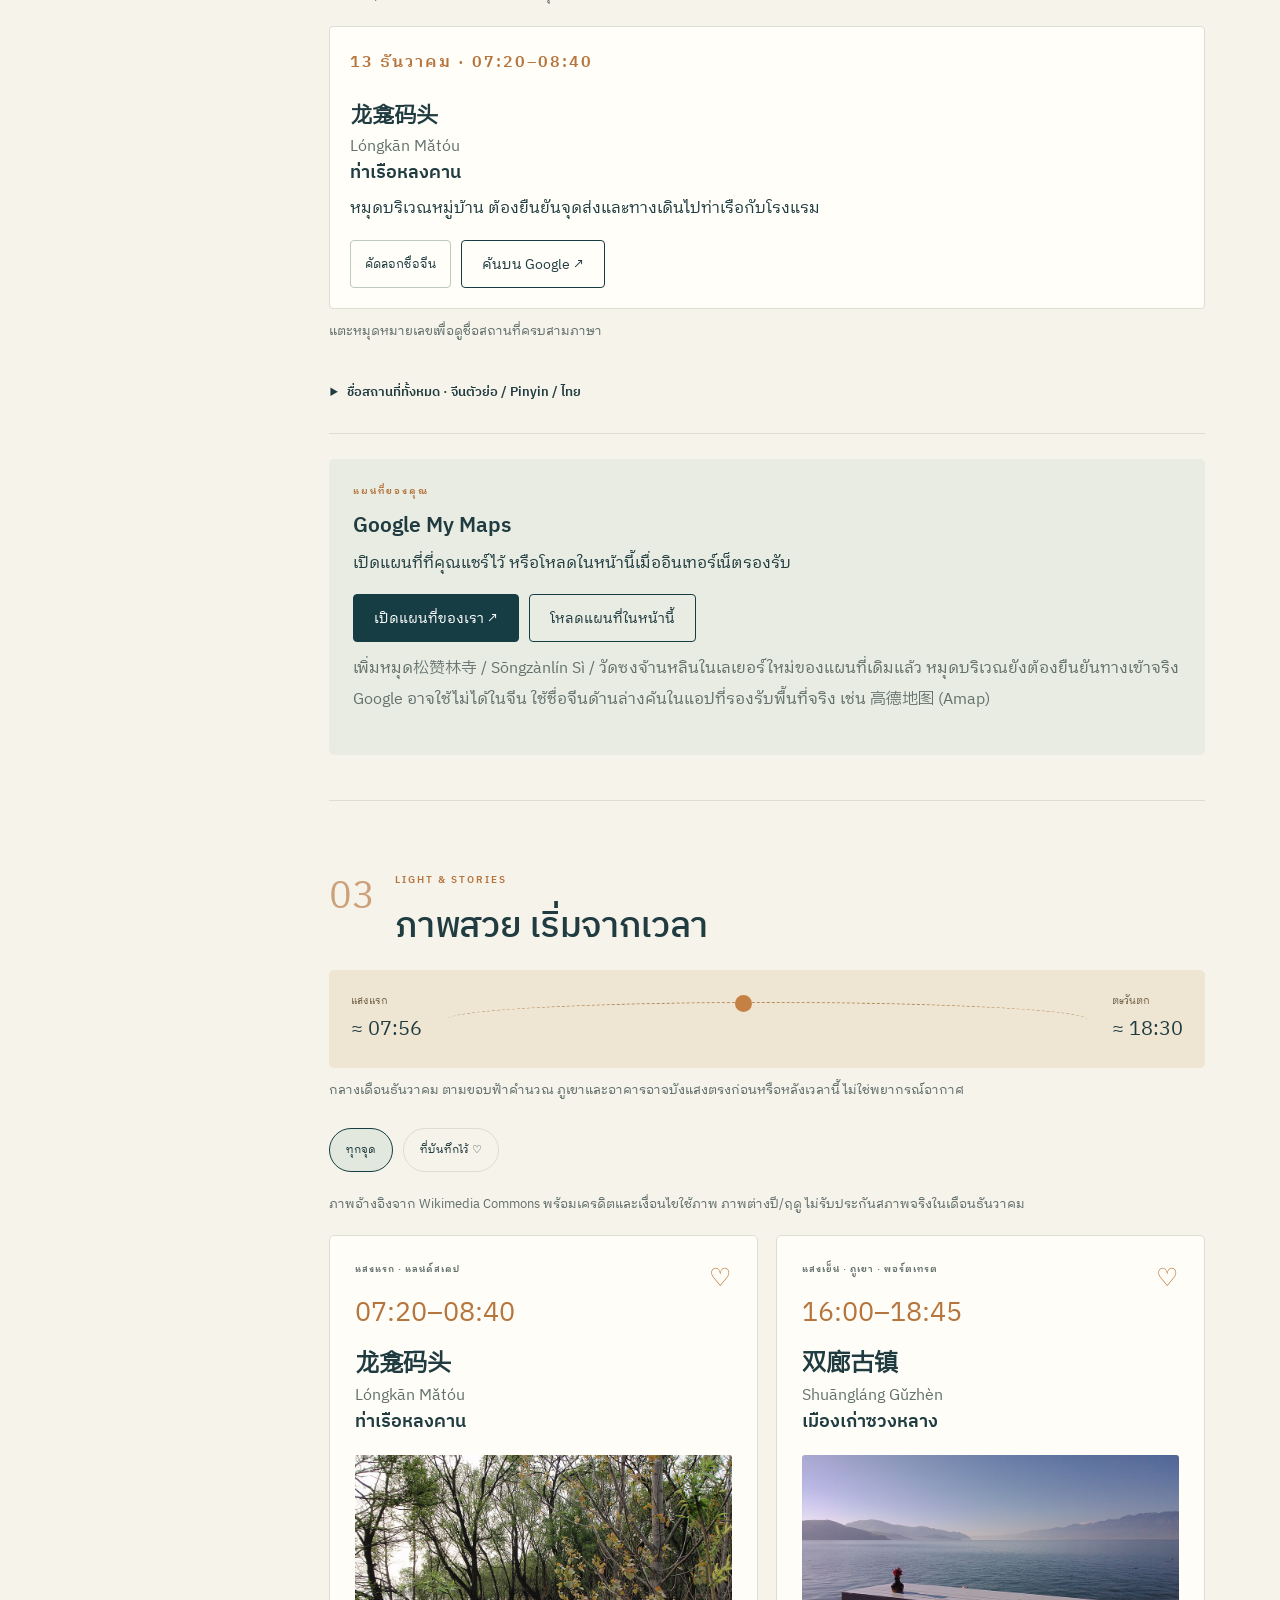
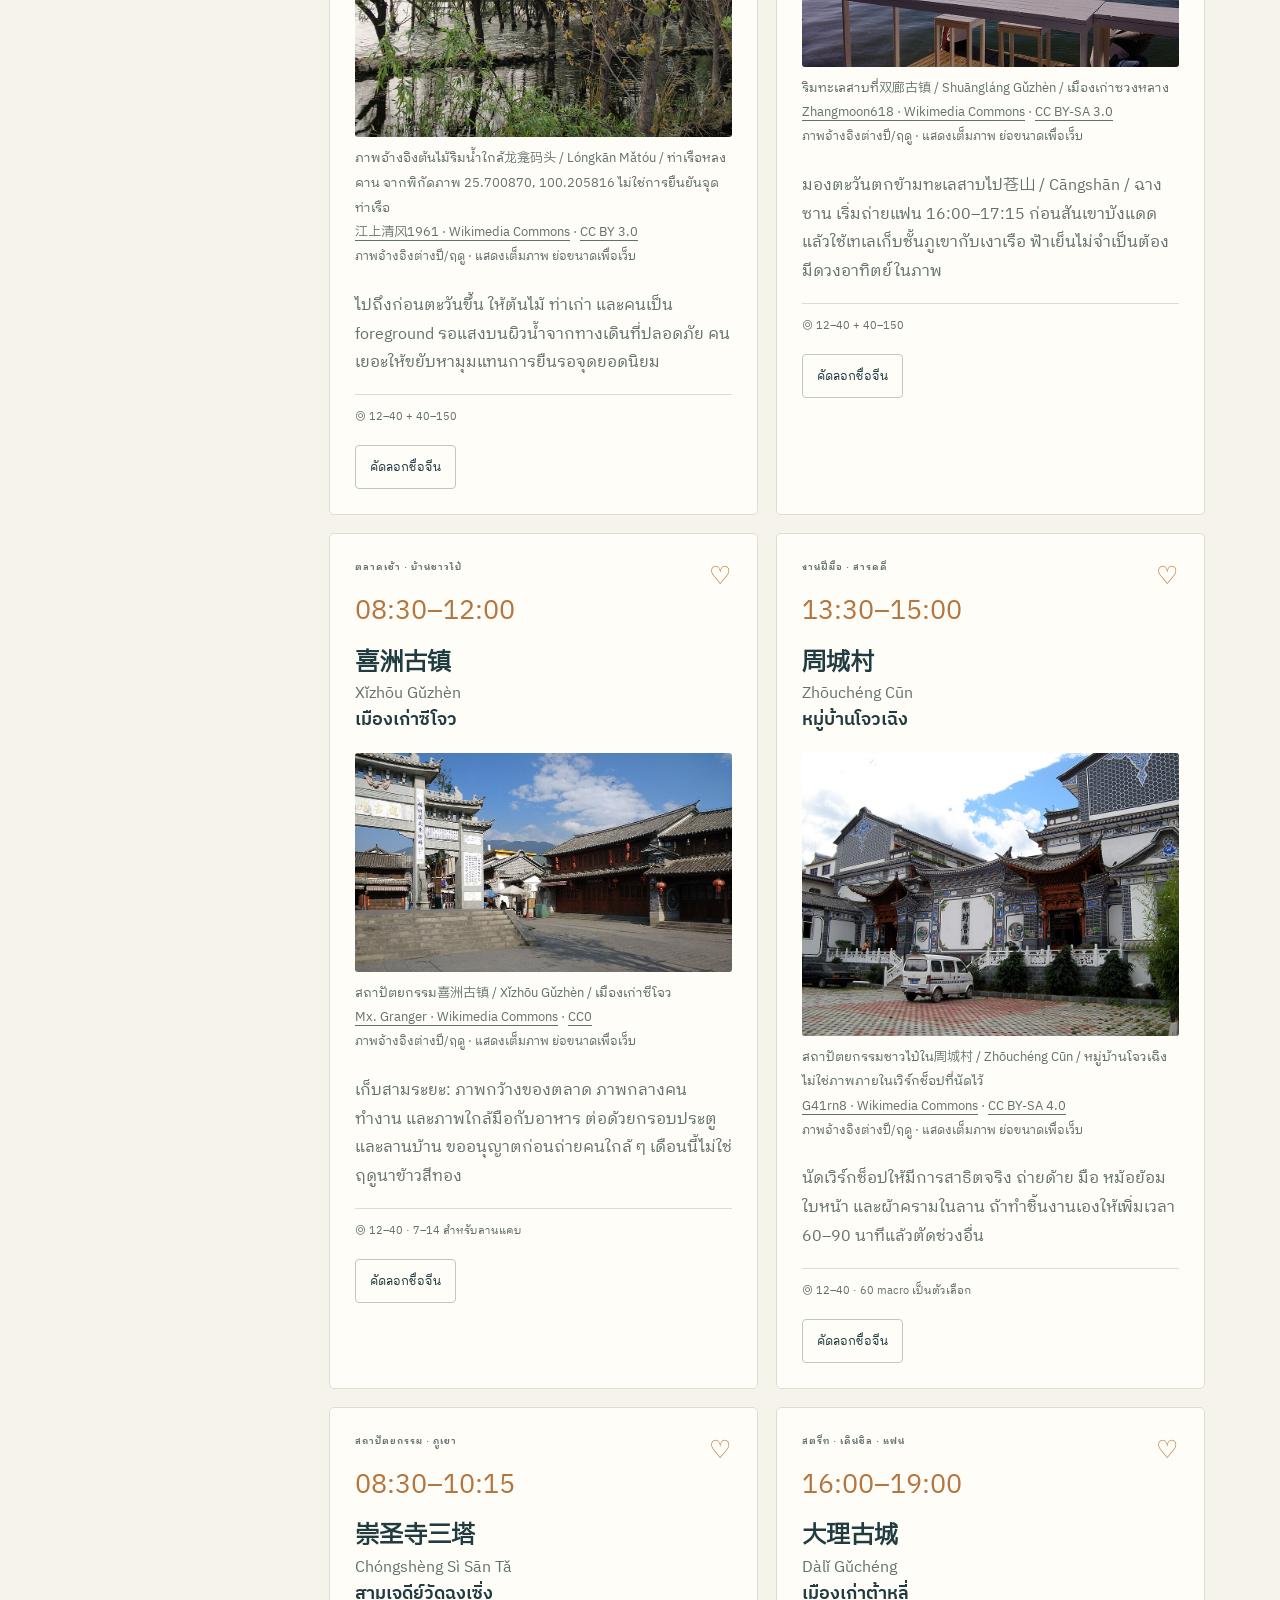
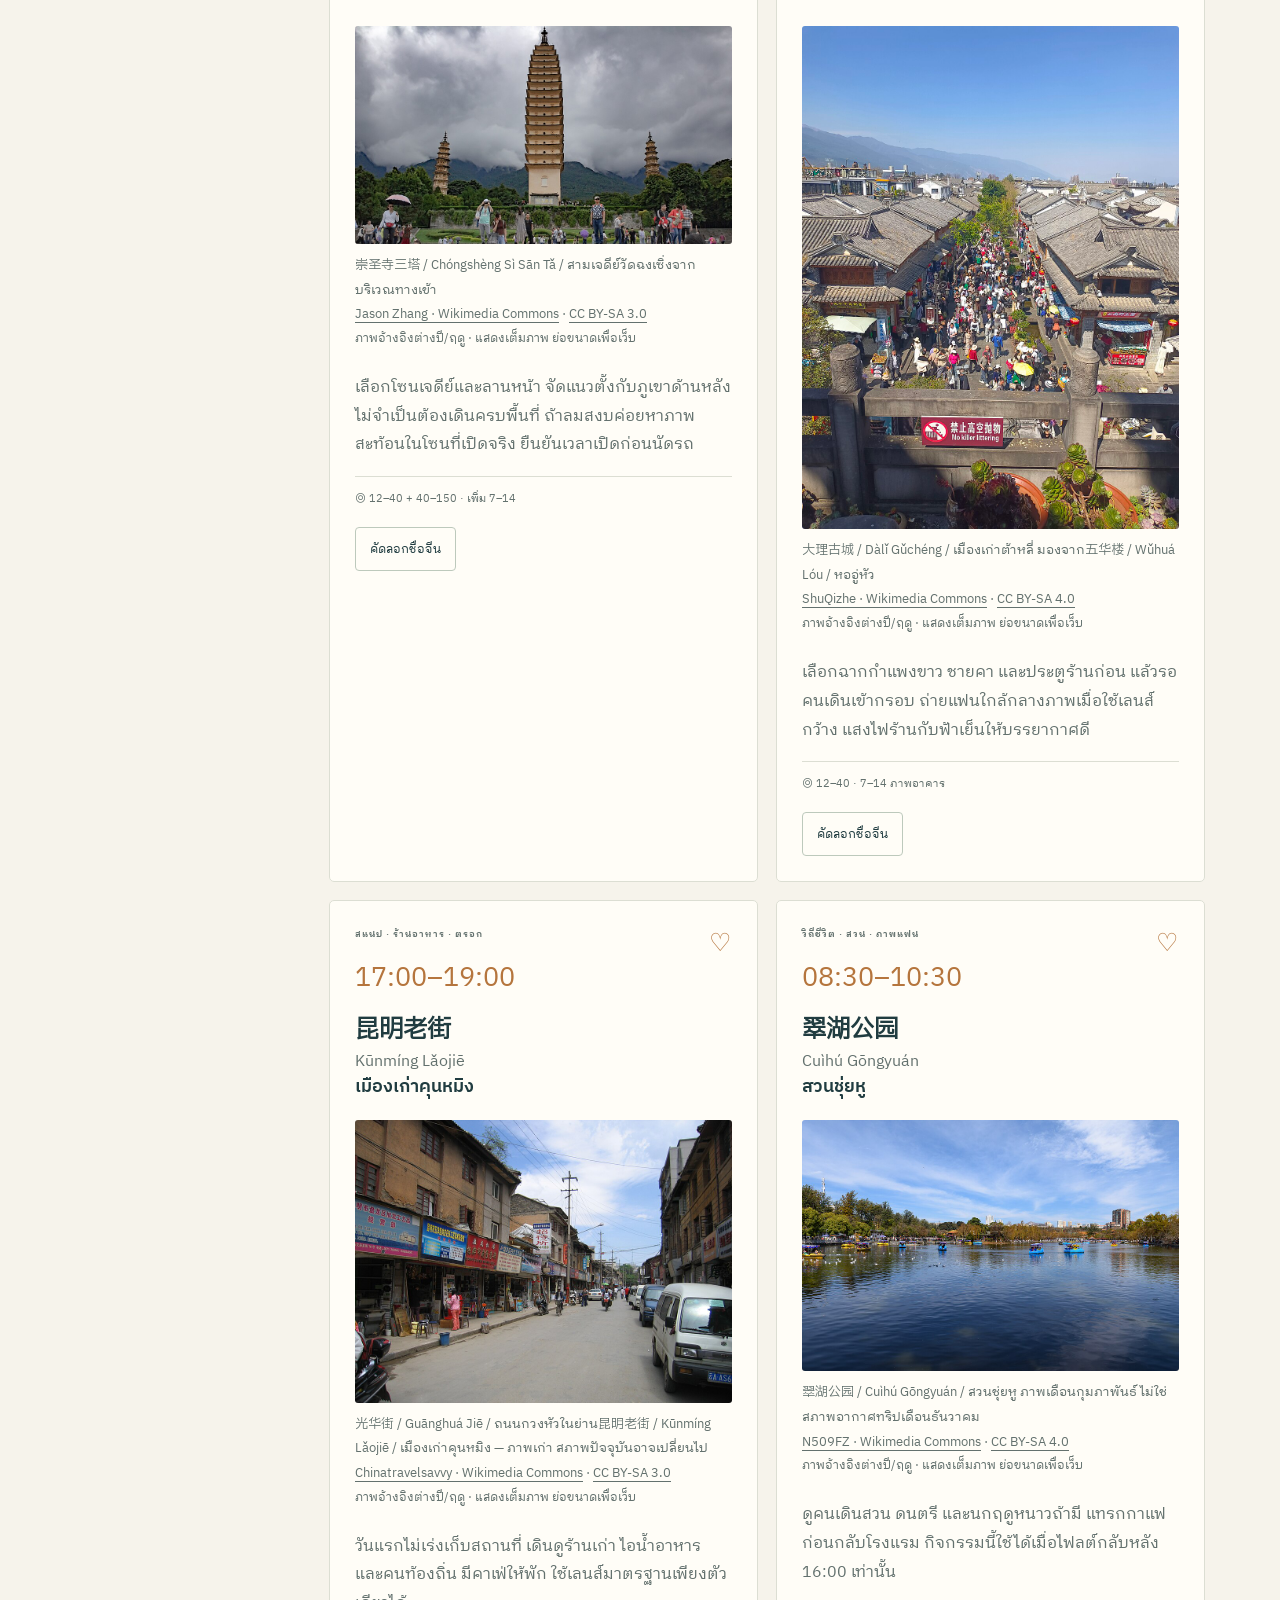
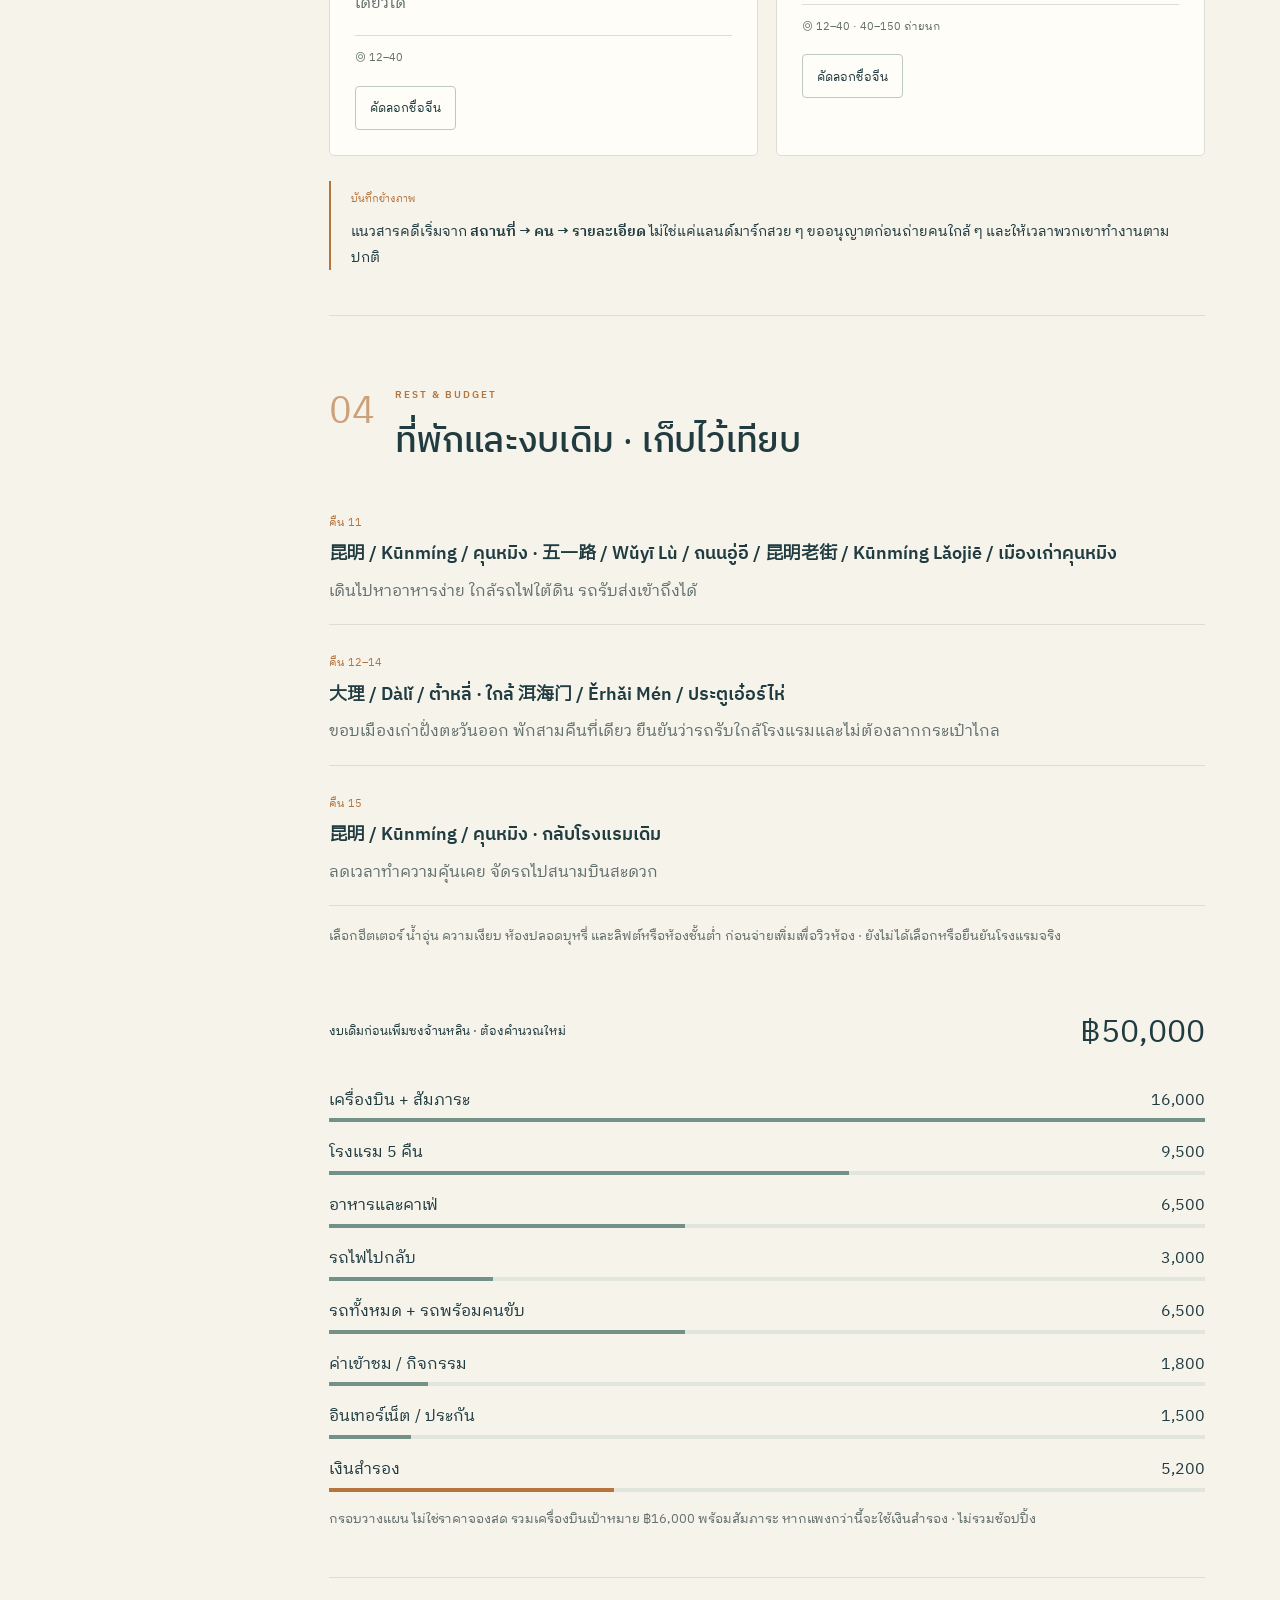
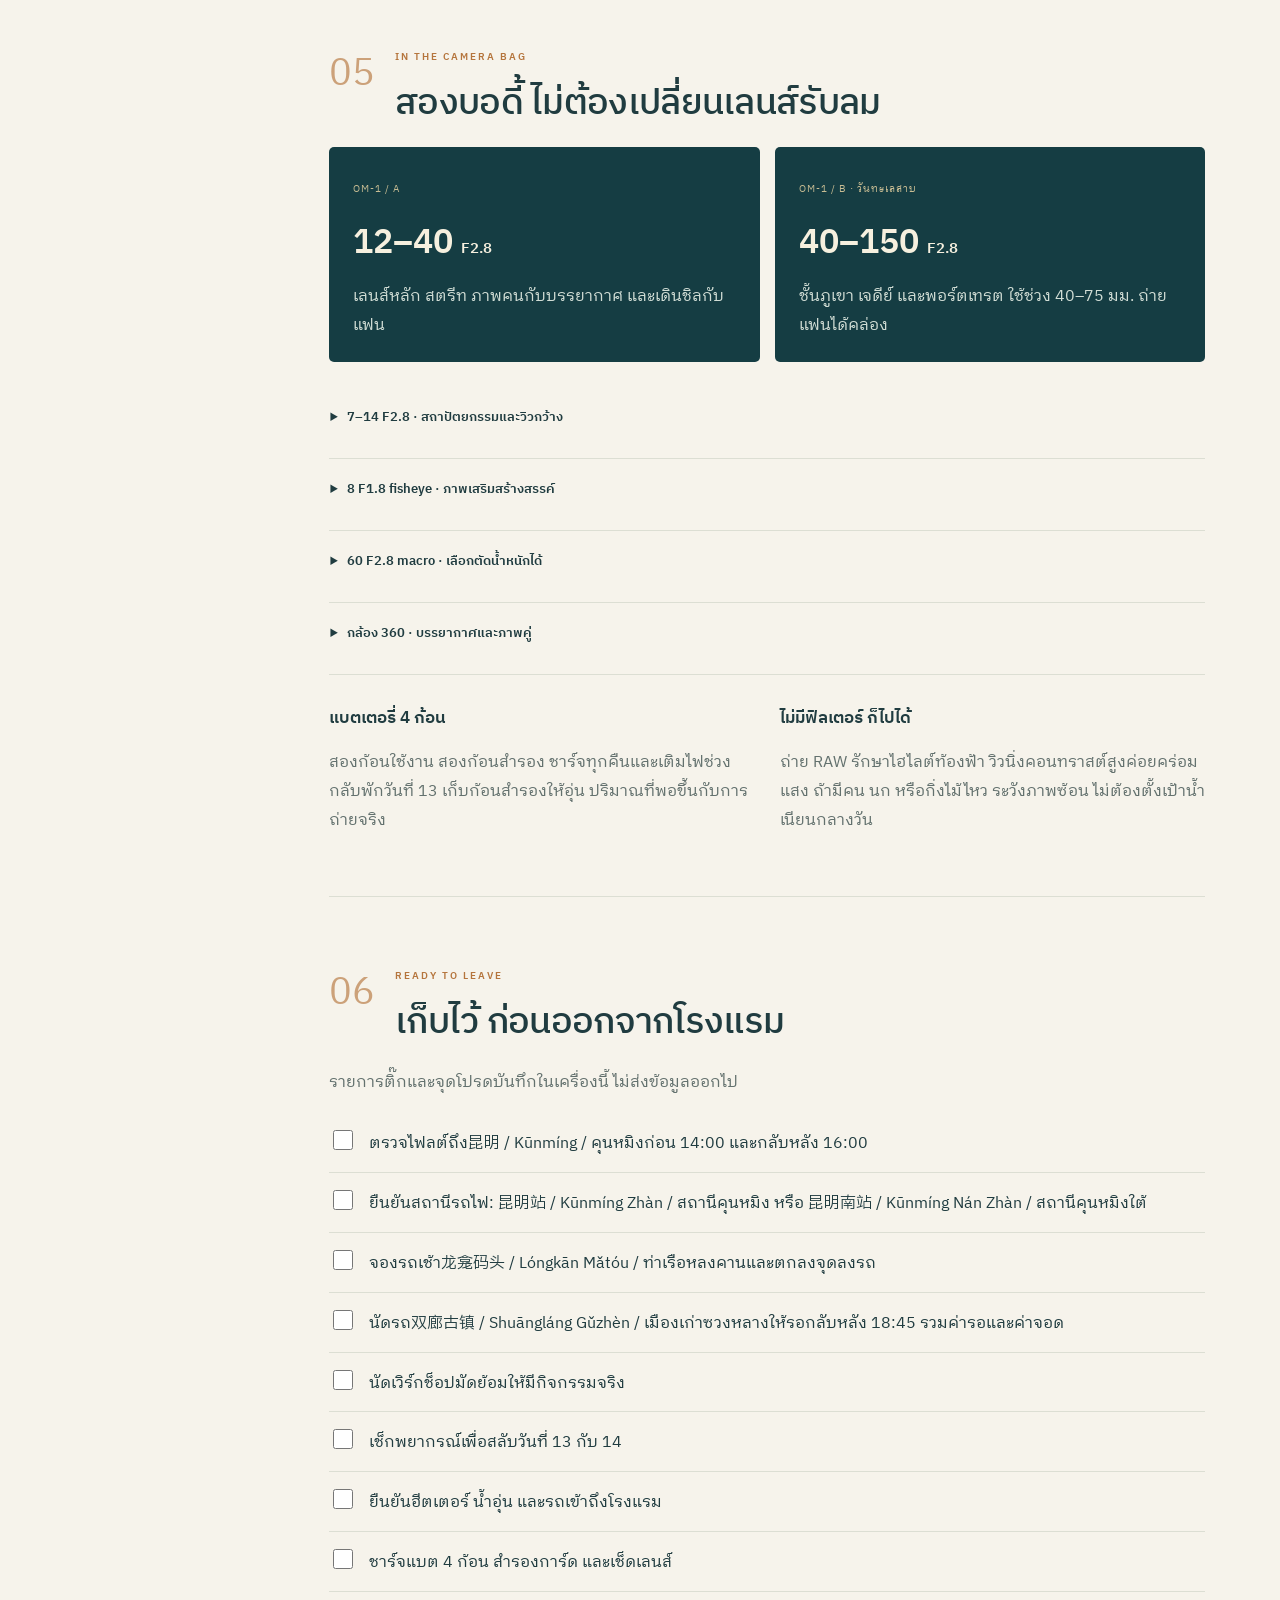
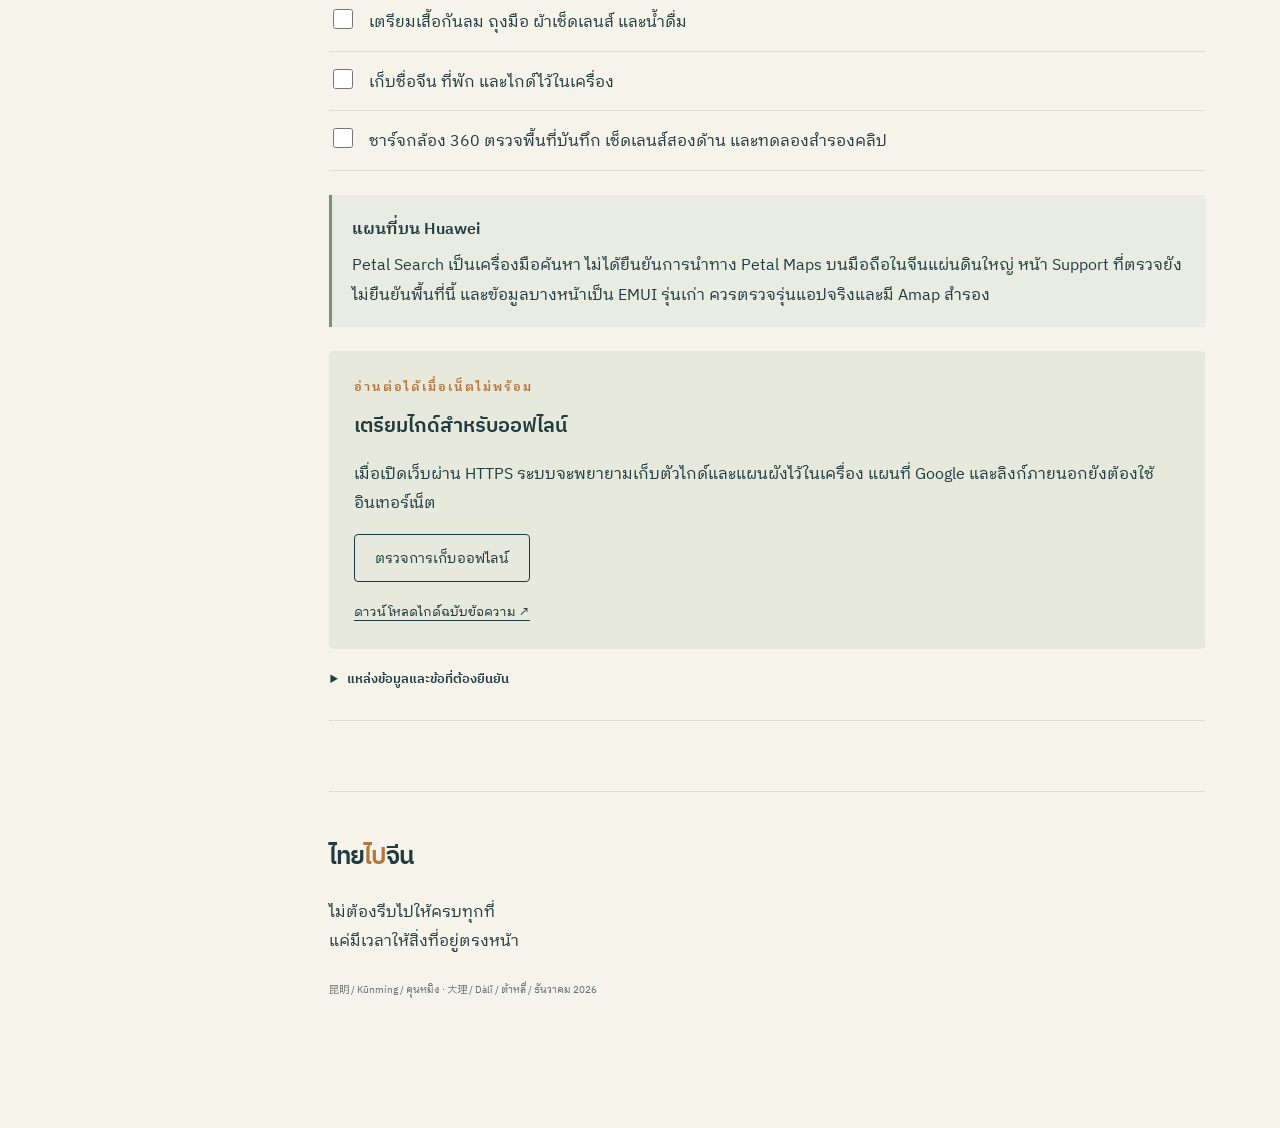
==== commit 4b84fec9: "Feature Songzanlin and compare six- and eight-day route proposals" ====
--- a/site/index.html
+++ b/site/index.html
@@ -1,13 +1,13 @@
 <!doctype html>
-<html lang="th"><head><meta charset="utf-8"><meta name="viewport" content="width=device-width,initial-scale=1,viewport-fit=cover"><meta name="theme-color" content="#153d43"><meta name="description" content="ไทยไปจีน — สมุดเดินทางและถ่ายภาพคุนหมิง–ต้าหลี่ 11–16 ธันวาคม 2026 พร้อมเวลาแสง จุดพัก แผนที่ และชุดกล้อง OM-1"><title>ไทยไปจีน — สมุดเดินทาง 昆明 / Kūnmíng / คุนหมิง · 大理 / Dàlǐ / ต้าหลี่</title><link rel="icon" href="assets/icon.svg" type="image/svg+xml"><link rel="manifest" href="manifest.webmanifest"><link rel="stylesheet" href="assets/fonts/fonts.css"><link rel="stylesheet" href="style.css"><script src="data.js" defer></script><script src="app.js" defer></script></head>
+<html lang="th"><head><meta charset="utf-8"><meta name="viewport" content="width=device-width,initial-scale=1,viewport-fit=cover"><meta name="theme-color" content="#153d43"><meta name="description" content="วัดซงจ้านหลินเป็นเป้าหลัก เปรียบเทียบแผนคุนหมิง–ต้าหลี่–แชงกรีลา 6 หรือ 8 วัน พร้อมภาพจริง ชื่อจีน/พินอิน/ไทย และ My Maps เดิม"><title>ไทยไปจีน — 松赞林寺 / Sōngzànlín Sì / วัดซงจ้านหลิน · เทียบแผน 6/8 วัน</title><link rel="icon" href="assets/icon.svg" type="image/svg+xml"><link rel="manifest" href="manifest.webmanifest"><link rel="stylesheet" href="assets/fonts/fonts.css"><link rel="stylesheet" href="style.css"><script src="data.js" defer></script><script src="app.js" defer></script></head>
 <body><header class="masthead"><a href="#home" class="brand">ไทย<span>ไป</span>จีน<span class="brand-dot">●</span></a><span class="edition">สมุดเดินทาง / ฉบับ 01</span><button id="text-size" class="icon-button" aria-label="สลับขนาดตัวอักษร">ก<span>ก</span></button></header>
-<main id="home"><section class="cover"><div class="cover-text"><p class="eyebrow">云南 / Yúnnán / ยูนนาน · FIELD NOTES · 2026</p><h1>ระหว่างภูเขา<br>กับแสงบนผิวน้ำ</h1><p class="cover-sub">昆明 / Kūnmíng / คุนหมิง <span>—</span> 大理 / Dàlǐ / ต้าหลี่</p><p class="cover-intro">หกวันของการเดินช้า ๆ รอแสง<br>มองชีวิต และถ่ายคนข้าง ๆ ให้สวย</p><a class="primary" href="#journey">เปิดสมุดเดินทาง <span>↓</span></a></div><figure class="cover-art"><img class="hero-photo" src="assets/photos/cover-pagodas.jpg" width="1600" height="1200" alt="崇圣寺三塔 / Chóngshèng Sì Sān Tǎ / สามเจดีย์วัดฉงเซิ่ง กับเงาสะท้อนในสระ" fetchpriority="high" decoding="async"><figcaption class="art-caption"><strong><span lang="zh-CN">崇圣寺三塔</span> / <span lang="zh-Latn">Chóngshèng Sì Sān Tǎ</span> / สามเจดีย์วัดฉงเซิ่ง</strong><span>ไฮไลต์สถาปัตยกรรมและเงาสะท้อนของเส้นทางนี้ · ภาพเดือนกุมภาพันธ์ สภาพเดือนธันวาคมอาจต่างออกไป</span><span><a href="https://commons.wikimedia.org/wiki/File:20260223_Dali_Chongsheng_Temple,_viewing_the_Three_Pagodas_and_their_reflections_from_the_Juying_Pool_02.jpg" target="_blank" rel="noopener">ภาพ: Ngguls · Wikimedia Commons</a> · <a href="https://creativecommons.org/licenses/by-sa/4.0" target="_blank" rel="noopener">CC BY-SA 4.0</a> · แสดงเต็มภาพ</span></figcaption></figure><div class="cover-facts"><div><b>11–16</b><span>ธันวาคม 2026</span></div><div><b>6 วัน / 5 คืน</b><span>เดินทางสองคน</span></div><div><b>฿50,000</b><span>งบรวมเป้าหมาย</span></div></div></section>
-<div class="reader-wrap"><aside class="book-index"><p class="eyebrow">ในสมุดเล่มนี้</p><a href="#journey">01 เส้นทางของเรา</a><a href="#map">02 แผนที่</a><a href="#shots">03 รอแสงที่ไหนดี</a><a href="#stay">04 ที่พักและงบ</a><a href="#gear">05 กระเป๋ากล้อง</a><a href="#ready">06 ก่อนออกเดินทาง</a></aside><div class="chapters">
-<section class="intro"><p class="eyebrow">BEFORE WE GO</p><h2>เที่ยวให้มีเวลา<br>สำหรับภาพที่อยากได้</h2><p>แลนด์สเคปที่มีคนอยู่ในเรื่อง สถาปัตยกรรมที่มีแสง และสตรีทที่ได้ใช้เวลามอง ระหว่างนั้นก็มีที่นั่งพัก กาแฟ และมุมถ่ายแฟนแบบไม่ต้องรีบ</p><div class="notice"><b>นี่คือแผนก่อนจอง</b><p>เวลาเดินทางและราคาเป็นประมาณการ สมมติบินจาก曼谷 / Màngǔ / กรุงเทพฯ ถึง昆明 / Kūnmíng / คุนหมิงวันที่ 11 ก่อน 14:00 และกลับวันที่ 16 หลัง 16:00 ทุกเวลาในไกด์เป็น <strong>เวลาจีน +1 ชั่วโมงจากไทย</strong></p></div><div class="route-strip"><span>昆明 / Kūnmíng / คุนหมิง<small>1 คืน</small></span><i>→</i><span>大理 / Dàlǐ / ต้าหลี่<small>3 คืน · ที่เดิม</small></span><i>→</i><span>昆明 / Kūnmíng / คุนหมิง<small>1 คืน</small></span></div></section>
-<section id="journey" class="chapter"><div class="section-heading"><span class="chapter-num">01</span><div><p class="eyebrow">THE JOURNEY</p><h2>วันละนิด แต่ได้ภาพเต็มที่</h2></div></div><p class="section-intro">เลือกวันเพื่อเปิดตาราง แทรกช่วงพักไว้แล้ว ไม่ต้องเก็บทุกจุดให้ครบ</p><div id="day-tabs" class="day-tabs" role="tablist" aria-label="เลือกวันเดินทาง"></div><article id="day-panel" role="tabpanel" tabindex="0"></article><div class="note"><b>ย้ายวันตามฟ้าได้</b> สลับวันที่ 13 กับ 14 เพื่อเลือกวันที่ฟ้าเปิดให้ทะเลสาบ แล้วแจ้งคนขับและเวิร์กช็อปล่วงหน้า</div></section>
-<section id="map" class="chapter"><div class="section-heading"><span class="chapter-num">02</span><div><p class="eyebrow">PLACES & DIRECTIONS</p><h2>รู้ว่าอยู่ตรงไหน ก่อนออกเดิน</h2></div></div><div class="map-toolbar"><div class="segmented"><button data-region="dali" aria-pressed="true"><span lang="zh-CN">大理</span><small>Dàlǐ / ต้าหลี่</small></button><button data-region="kunming" aria-pressed="false"><span lang="zh-CN">昆明</span><small>Kūnmíng / คุนหมิง</small></button></div><a href="Yunnan_Photo_Trip_2026.kml" download class="text-link">ดาวน์โหลด KML ↗</a></div><div id="offline-map" class="map-canvas"></div><p class="caption">แผนผังอ้างอิงจากพิกัดบริเวณสถานที่ เส้นเชื่อมแสดงลำดับ ไม่ใช่ถนนนำทาง · 龙龛码头 / Lóngkān Mǎtóu / ท่าเรือหลงคานและ双廊古镇 / Shuāngláng Gǔzhèn / เมืองเก่าซวงหลางต้องยืนยันจุดลงรถ</p><div id="map-place" aria-live="polite"></div><p class="caption">แตะหมุดหมายเลขเพื่อดูชื่อสถานที่ครบสามภาษา</p><details class="place-index"><summary>ชื่อสถานที่ทั้งหมด · จีนตัวย่อ / Pinyin / ไทย</summary><ul id="place-index"></ul></details><div class="map-external"><p class="eyebrow">แผนที่ของคุณ</p><h3>Google My Maps</h3><p>เปิดแผนที่ที่คุณแชร์ไว้ หรือโหลดในหน้านี้เมื่ออินเทอร์เน็ตรองรับ</p><div class="button-row"><a class="primary" href="https://www.google.com/maps/d/viewer?mid=1lE7UFUHc2npUgthw_yn-MtbtvPUCnrU" target="_blank" rel="noopener">เปิดแผนที่ของเรา ↗</a><button id="load-map" class="secondary">โหลดแผนที่ในหน้านี้</button></div><div id="google-embed"></div><p class="caption">ยังไม่ได้ยืนยันหมุดหรือสิทธิ์เข้าถึงในแผนที่ที่แชร์ Google อาจใช้ไม่ได้ในจีน ใช้ชื่อจีนด้านล่างค้นในแอปที่รองรับพื้นที่จริง เช่น 高德地图 (Amap)</p></div></section>
+<main id="home"><section class="cover"><div class="cover-text"><p class="eyebrow">云南 / Yúnnán / ยูนนาน · FIELD NOTES · 2026</p><h1>ระหว่างภูเขา<br>กับแสงบนผิวน้ำ</h1><p class="cover-sub">松赞林寺 / Sōngzànlín Sì / วัดซงจ้านหลิน</p><p class="cover-intro">กำลังเลือกแผน 6 หรือ 8 วัน เพื่อรอแสง<br>มองชีวิต และถ่ายคนข้าง ๆ ให้สวย</p><a class="primary" href="#route-options">เทียบแผนใหม่ <span>↓</span></a></div><figure class="cover-art"><img class="hero-photo" src="assets/photos/cover-songzanlin.jpg" width="1800" height="903" alt="松赞林寺 / Sōngzànlín Sì / วัดซงจ้านหลิน ทั้งกลุ่มอาคารหลังคาทองเหนือทะเลสาบ" fetchpriority="high" decoding="async"><figcaption class="art-caption"><strong><span lang="zh-CN">松赞林寺</span> / <span lang="zh-Latn">Sōngzànlín Sì</span> / วัดซงจ้านหลิน</strong><span>เป้าหมายหลักใหม่ · ภาพพฤษภาคม 2025 ไม่รับประกันแสงหรือสภาพเดือนธันวาคม</span><span><a href="https://commons.wikimedia.org/wiki/File:%E6%9D%BE%E8%B5%9E%E6%9E%97%E5%AF%BA_-_%E5%85%A8%E6%99%AF_-_2025-05-07_09_(cropped).jpg" target="_blank" rel="noopener">ภาพ: 瑞丽江的河水 · Wikimedia Commons</a> · <a href="https://creativecommons.org/licenses/by-sa/4.0" target="_blank" rel="noopener">CC BY-SA 4.0</a> · ย่อขนาด ไม่ครอปเพิ่ม</span></figcaption></figure><div class="cover-facts"><div><b>เริ่ม 11 ธ.ค.</b><span>ธันวาคม 2026</span></div><div><b>6 หรือ 8 วัน</b><span>กำลังเทียบสองแผน</span></div><div><b>งบรอปรับ</b><span>ตามเส้นทางที่เลือก</span></div></div></section>
+<div class="reader-wrap"><aside class="book-index"><p class="eyebrow">ในสมุดเล่มนี้</p><a href="#route-options">↗ ซงจ้านหลิน · 6/8 วัน</a><a href="#journey">01 เส้นทางของเรา</a><a href="#map">02 แผนที่</a><a href="#shots">03 รอแสงที่ไหนดี</a><a href="#stay">04 ที่พักและงบ</a><a href="#gear">05 กระเป๋ากล้อง</a><a href="#ready">06 ก่อนออกเดินทาง</a></aside><div class="chapters">
+<section class="intro"><p class="eyebrow">BEFORE WE GO</p><h2>เที่ยวให้มีเวลา<br>สำหรับภาพที่อยากได้</h2><p>แลนด์สเคปที่มีคนอยู่ในเรื่อง สถาปัตยกรรมที่มีแสง และสตรีทที่ได้ใช้เวลามอง ระหว่างนั้นก็มีที่นั่งพัก กาแฟ และมุมถ่ายแฟนแบบไม่ต้องรีบ</p><div class="notice"><b>ข้อสมมติของแผนเดิม · แผนใหม่กำลังเทียบด้านล่าง</b><p>เวลาเดินทางและราคาเป็นประมาณการ สมมติบินจาก曼谷 / Màngǔ / กรุงเทพฯ ถึง昆明 / Kūnmíng / คุนหมิงวันที่ 11 ก่อน 14:00 และกลับวันที่ 16 หลัง 16:00 ทุกเวลาในไกด์เป็น <strong>เวลาจีน +1 ชั่วโมงจากไทย</strong></p></div><p class="caption">เส้นทางแผนเดิมก่อนเพิ่มซงจ้านหลิน:</p><div class="route-strip"><span>昆明 / Kūnmíng / คุนหมิง<small>1 คืน</small></span><i>→</i><span>大理 / Dàlǐ / ต้าหลี่<small>3 คืน · ที่เดิม</small></span><i>→</i><span>昆明 / Kūnmíng / คุนหมิง<small>1 คืน</small></span></div></section>
+<section id="route-options" class="chapter"><div class="section-heading"><span class="chapter-num">↗</span><div><p class="eyebrow">SONGZANLIN · เป้าหมายหลักใหม่</p><h2>เลือกเวลาให้วัดที่อยากไปที่สุด</h2></div></div><p><strong>松赞林寺 / Sōngzànlín Sì / วัดซงจ้านหลิน</strong><br>香格里拉 / Xiānggélǐlā / แชงกรีลา</p><div class="notice"><b>กำลังเทียบ 6 วันกับ 8 วัน · ยังไม่เลือกแผนสุดท้าย</b><p>แนะนำ 8 วันเมื่อวัดเป็นเป้าหลัก เพื่อมีวันเบาและโอกาสกลับไปถ่ายแก้มือ งบเดิม 50,000 บาทสำหรับสองคนยังไม่ใช่งบที่ตรวจยืนยันสำหรับเส้นทางใหม่นี้</p></div><p class="caption">บนมือถือเลื่อนตารางแนวนอนเพื่ออ่านทั้งสองทางเลือก</p><div class="table-scroll" tabindex="0" role="region" aria-label="ตารางเลื่อนแนวนอน"><table><thead><tr><th scope="col">สิ่งที่เลือก</th><th scope="col">6 วัน</th><th scope="col">8 วัน · แนะนำ</th></tr></thead><tbody><tr><td>ช่วงวัน</td><td>11–16 ธ.ค. 2026</td><td>11–18 ธ.ค. 2026</td></tr><tr><td>จำนวนคืน</td><td>5 คืน: 昆明 / Kūnmíng / คุนหมิง 2 · 大理 / Dàlǐ / ต้าหลี่ 1 · 香格里拉 / Xiānggélǐlā / แชงกรีลา 2</td><td>7 คืน: 昆明 / Kūnmíng / คุนหมิง 2 · 大理 / Dàlǐ / ต้าหลี่ 2 · 香格里拉 / Xiānggélǐlā / แชงกรีลา 3</td></tr><tr><td>เวลาของวัด</td><td>1 วันเต็ม; ไม่มีวันแก้มือแยก</td><td>1 วันเบาสำรวจ + 1 วันภาพหลัก/แก้มือ</td></tr><tr><td>ส่วน大理 / Dàlǐ / ต้าหลี่</td><td>เหลือเมืองเก่าครึ่งวัน; ตัด龙龛码头 / Lóngkān Mǎtóu / ท่าเรือหลงคาน/双廊古镇 / Shuāngláng Gǔzhèn / เมืองเก่าซวงหลาง/喜洲古镇 / Xǐzhōu Gǔzhèn / เมืองเก่าซีโจว/周城村 / Zhōuchéng Cūn / หมู่บ้านโจวเฉิง/崇圣寺三塔 / Chóngshèng Sì Sān Tǎ / สามเจดีย์วัดฉงเซิ่งจากแผนหลัก</td><td>เก็บเมืองเก่าและ龙龛码头 / Lóngkān Mǎtóu / ท่าเรือหลงคาน; 双廊古镇 / Shuāngláng Gǔzhèn / เมืองเก่าซวงหลาง/喜洲古镇 / Xǐzhōu Gǔzhèn / เมืองเก่าซีโจว/周城村 / Zhōuchéng Cūn / หมู่บ้านโจวเฉิง/崇圣寺三塔 / Chóngshèng Sì Sān Tǎ / สามเจดีย์วัดฉงเซิ่งเป็นจุดที่ต้องเลือกสลับ ไม่เพิ่มอัตโนมัติ</td></tr><tr><td>ความยืดหยุ่น</td><td>น้อยกว่า หากวันวัดอากาศเสียหรือไม่สบาย</td><td>มากกว่า แต่ไม่รับประกันฟ้าใสหรือการปรับตัวต่อความสูง</td></tr><tr><td>งบ</td><td>ต้องคำนวณใหม่จากรถไฟ 3 ช่วงและรถวัด</td><td>เพิ่มโรงแรม 2 คืน/อาหาร 2 วันจาก 6 วัน และต้องขอราคาจริง</td></tr><tr><td>ข้อเสนอ</td><td>ใช้เมื่อวันกลับ 16 ธ.ค.เปลี่ยนไม่ได้และยอมลด大理 / Dàlǐ / ต้าหลี่</td><td>แนะนำเมื่อซงจ้านหลินเป็นเป้าหลักและขยายวันได้</td></tr></tbody></table></div><details open><summary>6 วัน · 11–16 ธันวาคม 2026</summary><div class="table-scroll" tabindex="0" role="region" aria-label="ตารางเลื่อนแนวนอน"><table><thead><tr><th scope="col">วัน</th><th scope="col">เส้นทาง / เป้าหมาย</th><th scope="col">จังหวะเดินทางและพัก</th><th scope="col">คืนที่พัก</th></tr></thead><tbody><tr><td>11 ธ.ค.</td><td>ถึง 昆明 / Kūnmíng / คุนหมิง → โรงแรม</td><td>ตั้งเป้าถึงก่อน 14:00; เย็นเดินสั้นเฉพาะเมื่อมีแรง</td><td>昆明 / Kūnmíng / คุนหมิง · คืนที่ 1</td></tr><tr><td>12 ธ.ค.</td><td>昆明 / Kūnmíng / คุนหมิง → 大理 / Dàlǐ / ต้าหลี่</td><td>รถไฟช่วงเช้า → เช็กอิน/พัก → เมืองเก่าช่วง 16:00–18:00; ไม่ยัดสามเจดีย์ก่อนย้ายเมือง</td><td>大理 / Dàlǐ / ต้าหลี่ · คืนที่ 1</td></tr><tr><td>13 ธ.ค.</td><td>大理 / Dàlǐ / ต้าหลี่ → 香格里拉 / Xiānggélǐlā / แชงกรีลา</td><td>เลือกขบวนที่ถึงช่วงบ่ายก่อนเย็น; รถจากโรงแรมไปสถานีและเผื่อขึ้นรถไฟแยกจากเวลานั่งรถไฟ → พักเต็มช่วงหลังเช็กอิน</td><td>香格里拉 / Xiānggélǐlā / แชงกรีลา · คืนที่ 1</td></tr><tr><td>14 ธ.ค.</td><td>松赞林寺 / Sōngzànlín Sì / วัดซงจ้านหลิน · วันภาพหลัก</td><td>เช้า 09:00–10:30 ตั้งเป้าเก็บภาพภายนอก/เงาสะท้อนเมื่อทางเดินเปิดและสบายตัว → พักกลางวัน → บ่ายกลับเลือกมุมหรือเข้าวัดเฉพาะกำลังไหว</td><td>香格里拉 / Xiānggélǐlā / แชงกรีลา · คืนที่ 2</td></tr><tr><td>15 ธ.ค.</td><td>香格里拉 / Xiānggélǐlā / แชงกรีลา → 昆明 / Kūnmíng / คุนหมิง</td><td>กันวันนี้ไว้ย้ายเมือง รถไฟตรงราว 5–6 ชม.ตามขบวนที่มีจริง → โรงแรม/อาหารใกล้ที่พัก ไม่ต่อเที่ยวบินระหว่างประเทศวันเดียวกัน</td><td>昆明 / Kūnmíng / คุนหมิง · คืนที่ 2</td></tr><tr><td>16 ธ.ค.</td><td>昆明 / Kūnmíng / คุนหมิง → กลับไทย</td><td>คืนก่อนบินอยู่คุนหมิงแล้ว; เช้าเป็นเวลายืดหยุ่น ออกจากโรงแรมตามไฟลต์จริง เผื่อรถและเช็กอิน</td><td>เดินทางกลับ</td></tr></tbody></table></div></details><details><summary>8 วัน · 11–18 ธันวาคม 2026</summary><div class="table-scroll" tabindex="0" role="region" aria-label="ตารางเลื่อนแนวนอน"><table><thead><tr><th scope="col">วัน</th><th scope="col">เส้นทาง / เป้าหมาย</th><th scope="col">จังหวะเดินทางและพัก</th><th scope="col">คืนที่พัก</th></tr></thead><tbody><tr><td>11 ธ.ค.</td><td>ถึง 昆明 / Kūnmíng / คุนหมิง</td><td>เช็กอิน พัก และเดินสั้นหากมีแรง</td><td>昆明 / Kūnmíng / คุนหมิง · คืนที่ 1</td></tr><tr><td>12 ธ.ค.</td><td>昆明 / Kūnmíng / คุนหมิง → 大理 / Dàlǐ / ต้าหลี่</td><td>รถไฟเช้า → โรงแรม → พัก → เมืองเก่าช่วงเย็น</td><td>大理 / Dàlǐ / ต้าหลี่ · คืนที่ 1</td></tr><tr><td>13 ธ.ค.</td><td>龙龛码头 / Lóngkān Mǎtóu / ท่าเรือหลงคาน</td><td>07:20–08:40 เป้าหมายภาพเช้า → กินเช้า → พัก 10:00–14:00; บ่ายเดินใกล้โรงแรมตามกำลัง ไม่บังคับรถไกลรอบทะเลสาบ</td><td>大理 / Dàlǐ / ต้าหลี่ · คืนที่ 2</td></tr><tr><td>14 ธ.ค.</td><td>大理 / Dàlǐ / ต้าหลี่ → 香格里拉 / Xiānggélǐlā / แชงกรีลา</td><td>เลือกขบวนถึงช่วงบ่าย → โรงแรม/พัก ไม่จัดขึ้นบันไดวัดในวันมาถึง</td><td>香格里拉 / Xiānggélǐlā / แชงกรีลา · คืนที่ 1</td></tr><tr><td>15 ธ.ค.</td><td>拉姆央措湖 / Lāmǔ Yāngcuò Hú / ทะเลสาบลาหมู่ยางชั่ว / ภายนอก 松赞林寺 / Sōngzànlín Sì / วัดซงจ้านหลิน</td><td>เป็นวันเบา: เดินสั้น เลือกมุม กาแฟ พัก; ถ้าอาการ/อากาศไม่เหมาะให้อยู่โรงแรม ไม่ถือว่า 1 คืนคือปรับตัวครบ</td><td>香格里拉 / Xiānggélǐlā / แชงกรีลา · คืนที่ 2</td></tr><tr><td>16 ธ.ค.</td><td>松赞林寺 / Sōngzànlín Sì / วัดซงจ้านหลิน · วันภาพหลักและโอกาสแก้มือ</td><td>กันทั้งวันให้วัดกับแสง เช้า/บ่ายเลือกตามพยากรณ์และความสบายตัว; พักกลางวันเต็มช่วง ไม่เพิ่มอุทยานหรือยอดเขา</td><td>香格里拉 / Xiānggélǐlā / แชงกรีลา · คืนที่ 3</td></tr><tr><td>17 ธ.ค.</td><td>香格里拉 / Xiānggélǐlā / แชงกรีลา → 昆明 / Kūnmíng / คุนหมิง</td><td>รถไฟตรงราว 5–6 ชม.ตามขบวนที่มีจริง → โรงแรม พัก และเตรียมบินกลับ</td><td>昆明 / Kūnmíng / คุนหมิง · คืนที่ 2</td></tr><tr><td>18 ธ.ค.</td><td>昆明 / Kūnmíng / คุนหมิง → กลับไทย</td><td>เช้าเผื่อพัก/กาแฟ แล้วสนามบินตามเที่ยวบินจริง</td><td>เดินทางกลับ</td></tr></tbody></table></div></details><p class="note">ตารางนี้เป็นข้อเสนอจัดเวลา ไม่ใช่ตารางรถไฟหรือรายการจอง ใช้เวลาในจีน UTC+8 เทียบกรอบเดินทางจากข้อมูลปัจจุบัน: คุนหมิง–ต้าหลี่ราว 2–3 ชม., ต้าหลี่–แชงกรีลาราว 4 ชม., แชงกรีลา–คุนหมิงราว 5–6 ชม.เฉพาะเวลานั่งรถไฟ ต้องเพิ่มรถไปสถานีและเวลารอก่อนขึ้น ห้ามถือว่ามีขบวนในช่วงที่ต้องการจนกว่า 12306 จะแสดงวันเดินทางจริง</p><div class="notice"><b>ให้เวลาร่างกายและอากาศ</b><p>วัดอยู่สูงประมาณ 3,380 เมตร ก่อนจองควรปรึกษาแพทย์เวชศาสตร์ท่องเที่ยวเรื่องเส้นทางขึ้นที่สูง ทั้งสองทางเลือกยังขึ้นสู่ที่สูงค่อนข้างเร็ว ไม่ใช่การรับประกันว่าพักแล้วจะปรับตัวครบ CDC แนะนำขึ้นระดับอย่างค่อยเป็นค่อยไปและออกแรงเพียงเบาใน 48 ชั่วโมงแรก ใช้ภาพภายนอกเป็นแกน ไม่บังคับขึ้นบันไดครบ หากมีอาการให้หยุดขึ้นสูงต่อและขอคำแนะนำแพทย์; หอบขณะพัก สับสน หรือเดินเซ ต้องรับการช่วยเหลือด่วน</p></div><p>ภาพหลักคือวัดทั้งกลุ่มกับภูเขา/ทะเลสาบด้านหน้า ใช้ 12–40 เก็บภาพเล่าเรื่องและภาพคู่, 40–150 แยกหลังคาทองกับชั้นภูเขา; 7–14 เป็นตัวเลือกสำหรับลานแคบ กล้อง 360 ใช้คลิปภายนอกสั้น ๆ ไม่มีโดรน ขออนุญาตก่อนถ่ายคน/พระ ไม่สมมติว่าถ่ายในวิหารได้ เงาสะท้อนขึ้นกับลม น้ำ และทางเดินที่เปิดจริง</p><div class="button-row"><a class="primary" href="https://www.google.com/maps/d/viewer?mid=1lE7UFUHc2npUgthw_yn-MtbtvPUCnrU" target="_blank" rel="noopener">เปิด My Maps เดิม ↗</a><a class="secondary" href="Songzanlin_2026_Addition.kml" download>ดาวน์โหลดหมุดวัดเพิ่ม (KML)</a><button class="copy-button" data-copy="松赞林寺">คัดลอกชื่อจีนวัด</button></div><p class="caption">หมุดวัดเป็นพิกัดอ้างอิงบริเวณอาคาร ไม่ใช่ทางเข้าสำหรับรถหรือจุดถ่ายที่ยืนยันแล้ว หมุดเก่าคงไว้เพื่อเทียบแผน</p><details class="sources"><summary>แหล่งตรวจสอบของตัวเลือกใหม่ · 30 ต.ค. 2026</summary><ul><li><a href="https://www.visityunnanchina.com/node/55">กรมวัฒนธรรมและท่องเที่ยวยูนนาน: วัด ระดับความสูง และทะเลสาบ</a></li><li><a href="https://www.chinahighlights.com/shangri-la/transportation.htm">กรอบเวลารถไฟระหว่างเมือง (ต้องเช็กขบวนจริงอีกครั้ง)</a></li><li><a href="https://www.12306.cn/en/index.html">12306: รถไฟและวันที่เปิดขายจริง</a></li><li><a href="https://wwwnc.cdc.gov/travel/page/travel-to-high-altitudes">CDC: การเดินทางขึ้นที่สูง</a></li><li><a href="https://en.wikipedia.org/wiki/Ganden_Sumtseling_Monastery">พิกัดอ้างอิงวัด</a></li></ul></details></section><section id="journey" class="chapter"><div class="section-heading"><span class="chapter-num">01</span><div><p class="eyebrow">THE JOURNEY</p><h2>ตารางเดิม · ก่อนเพิ่มซงจ้านหลิน</h2></div></div><p class="section-intro">เก็บตารางเดิมไว้เทียบรายละเอียด แผนใหม่นี้ดูที่หัวข้อ 6/8 วันด้านบน ยังไม่ได้เปลี่ยนวันกลับหรือนำซงจ้านหลินแทรกในตารางเก่า</p><div id="day-tabs" class="day-tabs" role="tablist" aria-label="เลือกวันเดินทาง"></div><article id="day-panel" role="tabpanel" tabindex="0"></article><div class="note"><b>ย้ายวันตามฟ้าได้</b> สลับวันที่ 13 กับ 14 เพื่อเลือกวันที่ฟ้าเปิดให้ทะเลสาบ แล้วแจ้งคนขับและเวิร์กช็อปล่วงหน้า</div></section>
+<section id="map" class="chapter"><div class="section-heading"><span class="chapter-num">02</span><div><p class="eyebrow">PLACES & DIRECTIONS</p><h2>รู้ว่าอยู่ตรงไหน ก่อนออกเดิน</h2></div></div><p class="section-intro">แผนผังสำรองด้านล่างเป็นจุดเที่ยวของแผนเดิม ส่วนหมุดวัดซงจ้านหลินที่เพิ่มใหม่อยู่ใน My Maps และไฟล์ KML ในหัวข้อแผนใหม่</p><div class="map-toolbar"><div class="segmented"><button data-region="dali" aria-pressed="true"><span lang="zh-CN">大理</span><small>Dàlǐ / ต้าหลี่</small></button><button data-region="kunming" aria-pressed="false"><span lang="zh-CN">昆明</span><small>Kūnmíng / คุนหมิง</small></button></div><a href="Yunnan_Photo_Trip_2026.kml" download class="text-link">ดาวน์โหลด KML ↗</a></div><div id="offline-map" class="map-canvas"></div><p class="caption">แผนผังอ้างอิงจากพิกัดบริเวณสถานที่ เส้นเชื่อมแสดงลำดับ ไม่ใช่ถนนนำทาง · 龙龛码头 / Lóngkān Mǎtóu / ท่าเรือหลงคานและ双廊古镇 / Shuāngláng Gǔzhèn / เมืองเก่าซวงหลางต้องยืนยันจุดลงรถ</p><div id="map-place" aria-live="polite"></div><p class="caption">แตะหมุดหมายเลขเพื่อดูชื่อสถานที่ครบสามภาษา</p><details class="place-index"><summary>ชื่อสถานที่ทั้งหมด · จีนตัวย่อ / Pinyin / ไทย</summary><ul id="place-index"></ul></details><div class="map-external"><p class="eyebrow">แผนที่ของคุณ</p><h3>Google My Maps</h3><p>เปิดแผนที่ที่คุณแชร์ไว้ หรือโหลดในหน้านี้เมื่ออินเทอร์เน็ตรองรับ</p><div class="button-row"><a class="primary" href="https://www.google.com/maps/d/viewer?mid=1lE7UFUHc2npUgthw_yn-MtbtvPUCnrU" target="_blank" rel="noopener">เปิดแผนที่ของเรา ↗</a><button id="load-map" class="secondary">โหลดแผนที่ในหน้านี้</button></div><div id="google-embed"></div><p class="caption">เพิ่มหมุด松赞林寺 / Sōngzànlín Sì / วัดซงจ้านหลินในเลเยอร์ใหม่ของแผนที่เดิมแล้ว หมุดบริเวณยังต้องยืนยันทางเข้าจริง Google อาจใช้ไม่ได้ในจีน ใช้ชื่อจีนด้านล่างค้นในแอปที่รองรับพื้นที่จริง เช่น 高德地图 (Amap)</p></div></section>
 <section id="shots" class="chapter"><div class="section-heading"><span class="chapter-num">03</span><div><p class="eyebrow">LIGHT & STORIES</p><h2>ภาพสวย เริ่มจากเวลา</h2></div></div><div class="light-band"><span>แสงแรก<b>≈ 07:56</b></span><div class="sun-path"><i></i></div><span>ตะวันตก<b>≈ 18:30</b></span></div><p class="caption">กลางเดือนธันวาคม ตามขอบฟ้าคำนวณ ภูเขาและอาคารอาจบังแสงตรงก่อนหรือหลังเวลานี้ ไม่ใช่พยากรณ์อากาศ</p><div id="shot-filters" class="filter-row"><button class="active" data-filter="all">ทุกจุด</button><button data-filter="saved">ที่บันทึกไว้ ♡</button></div><p class="caption">ภาพอ้างอิงจาก Wikimedia Commons พร้อมเครดิตและเงื่อนไขใช้ภาพ ภาพต่างปี/ฤดู ไม่รับประกันสภาพจริงในเดือนธันวาคม</p><div id="shot-list" class="shot-grid"></div><div class="editorial-note"><span>บันทึกข้างภาพ</span><p>แนวสารคดีเริ่มจาก <b>สถานที่ → คน → รายละเอียด</b> ไม่ใช่แค่แลนด์มาร์กสวย ๆ ขออนุญาตก่อนถ่ายคนใกล้ ๆ และให้เวลาพวกเขาทำงานตามปกติ</p></div></section>
-<section id="stay" class="chapter"><div class="section-heading"><span class="chapter-num">04</span><div><p class="eyebrow">REST & BUDGET</p><h2>พักที่เดิมให้มากขึ้น</h2></div></div><div class="stay-list"><article><span>คืน 11</span><h3>昆明 / Kūnmíng / คุนหมิง · 五一路 / Wǔyī Lù / ถนนอู่อี / 昆明老街 / Kūnmíng Lǎojiē / เมืองเก่าคุนหมิง</h3><p>เดินไปหาอาหารง่าย ใกล้รถไฟใต้ดิน รถรับส่งเข้าถึงได้</p></article><article><span>คืน 12–14</span><h3>大理 / Dàlǐ / ต้าหลี่ · ใกล้ 洱海门 / Ěrhǎi Mén / ประตูเอ๋อร์ไห่</h3><p>ขอบเมืองเก่าฝั่งตะวันออก พักสามคืนที่เดียว ยืนยันว่ารถรับใกล้โรงแรมและไม่ต้องลากกระเป๋าไกล</p></article><article><span>คืน 15</span><h3>昆明 / Kūnmíng / คุนหมิง · กลับโรงแรมเดิม</h3><p>ลดเวลาทำความคุ้นเคย จัดรถไปสนามบินสะดวก</p></article></div><p class="note">เลือกฮีตเตอร์ น้ำอุ่น ความเงียบ ห้องปลอดบุหรี่ และลิฟต์หรือห้องชั้นต่ำ ก่อนจ่ายเพิ่มเพื่อวิวห้อง · ยังไม่ได้เลือกหรือยืนยันโรงแรมจริง</p><div class="budget-head"><span>งบสองคน รวมทั้งทริป</span><b>฿50,000</b></div><div id="budget-bars"></div><p class="caption">กรอบวางแผน ไม่ใช่ราคาจองสด รวมเครื่องบินเป้าหมาย ฿16,000 พร้อมสัมภาระ หากแพงกว่านี้จะใช้เงินสำรอง · ไม่รวมช้อปปิ้ง</p></section>
+<section id="stay" class="chapter"><div class="section-heading"><span class="chapter-num">04</span><div><p class="eyebrow">REST & BUDGET</p><h2>ที่พักและงบเดิม · เก็บไว้เทียบ</h2></div></div><div class="stay-list"><article><span>คืน 11</span><h3>昆明 / Kūnmíng / คุนหมิง · 五一路 / Wǔyī Lù / ถนนอู่อี / 昆明老街 / Kūnmíng Lǎojiē / เมืองเก่าคุนหมิง</h3><p>เดินไปหาอาหารง่าย ใกล้รถไฟใต้ดิน รถรับส่งเข้าถึงได้</p></article><article><span>คืน 12–14</span><h3>大理 / Dàlǐ / ต้าหลี่ · ใกล้ 洱海门 / Ěrhǎi Mén / ประตูเอ๋อร์ไห่</h3><p>ขอบเมืองเก่าฝั่งตะวันออก พักสามคืนที่เดียว ยืนยันว่ารถรับใกล้โรงแรมและไม่ต้องลากกระเป๋าไกล</p></article><article><span>คืน 15</span><h3>昆明 / Kūnmíng / คุนหมิง · กลับโรงแรมเดิม</h3><p>ลดเวลาทำความคุ้นเคย จัดรถไปสนามบินสะดวก</p></article></div><p class="note">เลือกฮีตเตอร์ น้ำอุ่น ความเงียบ ห้องปลอดบุหรี่ และลิฟต์หรือห้องชั้นต่ำ ก่อนจ่ายเพิ่มเพื่อวิวห้อง · ยังไม่ได้เลือกหรือยืนยันโรงแรมจริง</p><div class="budget-head"><span>งบเดิมก่อนเพิ่มซงจ้านหลิน · ต้องคำนวณใหม่</span><b>฿50,000</b></div><div id="budget-bars"></div><p class="caption">กรอบวางแผน ไม่ใช่ราคาจองสด รวมเครื่องบินเป้าหมาย ฿16,000 พร้อมสัมภาระ หากแพงกว่านี้จะใช้เงินสำรอง · ไม่รวมช้อปปิ้ง</p></section>
 <section id="gear" class="chapter"><div class="section-heading"><span class="chapter-num">05</span><div><p class="eyebrow">IN THE CAMERA BAG</p><h2>สองบอดี้ ไม่ต้องเปลี่ยนเลนส์รับลม</h2></div></div><div class="camera-layout"><article><span class="camera-label">OM-1 / A</span><h3>12–40 <small>F2.8</small></h3><p>เลนส์หลัก สตรีท ภาพคนกับบรรยากาศ และเดินชิลกับแฟน</p></article><article><span class="camera-label">OM-1 / B · วันทะเลสาบ</span><h3>40–150 <small>F2.8</small></h3><p>ชั้นภูเขา เจดีย์ และพอร์ตเทรต ใช้ช่วง 40–75 มม. ถ่ายแฟนได้คล่อง</p></article></div><details><summary>7–14 F2.8 · สถาปัตยกรรมและวิวกว้าง</summary><p>พกวันที่ 12 และ 15 ถ้าต้องการมุมกว้างจริง รักษาแนวตั้งของอาคาร ถ่ายแฟนให้อยู่ใกล้กลางภาพและอย่าเข้าใกล้เกินไป</p></details><details><summary>8 F1.8 fisheye · ภาพเสริมสร้างสรรค์</summary><p>ใช้กับตรอก ลานแคบ และช่วงค่ำ ให้เป็นภาพเสริม มุมรับภาพและเส้นโค้งต่างจากเลนส์มุมกว้างเส้นตรง</p></details><details><summary>60 F2.8 macro · เลือกตัดน้ำหนักได้</summary><p>พกเมื่ออยากเก็บเส้นใยผ้าและรายละเอียดเล็กจริง ๆ มือช่างกับอาหารส่วนใหญ่ใช้ 12–40 ได้ ไม่ต้องแบกทุกเลนส์ออกทุกช่วง</p></details><details><summary>กล้อง 360 · บรรยากาศและภาพคู่</summary><p>OM-1 สองบอดี้ยังเป็นกล้องหลัก ใช้กล้อง 360 เสริมเก็บคลิปเดินเมืองเก่า ตลาด บรรยากาศริมทะเลสาบ และภาพคู่ โดยไม่เพิ่มกิจกรรมหรือใช้เวลาพัก ยังไม่ระบุรุ่นกล้อง 360 จึงต้องตรวจแบตเตอรี่ พื้นที่บันทึก และวิธีสำรองไฟล์ตามรุ่นจริง ใช้ไม้สั้นในที่คนแน่น ระวังนิ้วและสายบังเลนส์ทั้งสองด้าน ทริปนี้ไม่พกโดรน</p></details><div class="two-notes"><div><h3>แบตเตอรี่ 4 ก้อน</h3><p>สองก้อนใช้งาน สองก้อนสำรอง ชาร์จทุกคืนและเติมไฟช่วงกลับพักวันที่ 13 เก็บก้อนสำรองให้อุ่น ปริมาณที่พอขึ้นกับการถ่ายจริง</p></div><div><h3>ไม่มีฟิลเตอร์ ก็ไปได้</h3><p>ถ่าย RAW รักษาไฮไลต์ท้องฟ้า วิวนิ่งคอนทราสต์สูงค่อยคร่อมแสง ถ้ามีคน นก หรือกิ่งไม้ไหว ระวังภาพซ้อน ไม่ต้องตั้งเป้าน้ำเนียนกลางวัน</p></div></div></section>
-<section id="ready" class="chapter"><div class="section-heading"><span class="chapter-num">06</span><div><p class="eyebrow">READY TO LEAVE</p><h2>เก็บไว้ ก่อนออกจากโรงแรม</h2></div></div><p class="section-intro">รายการติ๊กและจุดโปรดบันทึกในเครื่องนี้ ไม่ส่งข้อมูลออกไป</p><div id="checklist"></div><div class="notice"><b>แผนที่บน Huawei</b><p>Petal Search เป็นเครื่องมือค้นหา ไม่ได้ยืนยันการนำทาง Petal Maps บนมือถือในจีนแผ่นดินใหญ่ หน้า Support ที่ตรวจยังไม่ยืนยันพื้นที่นี้ และข้อมูลบางหน้าเป็น EMUI รุ่นเก่า ควรตรวจรุ่นแอปจริงและมี Amap สำรอง</p></div><div class="offline-box"><p class="eyebrow">อ่านต่อได้เมื่อเน็ตไม่พร้อม</p><h3 id="offline-title">เตรียมไกด์สำหรับออฟไลน์</h3><p id="offline-status">เมื่อเปิดเว็บผ่าน HTTPS ระบบจะพยายามเก็บตัวไกด์และแผนผังไว้ในเครื่อง แผนที่ Google และลิงก์ภายนอกยังต้องใช้อินเทอร์เน็ต</p><button id="offline-retry" class="secondary">ตรวจการเก็บออฟไลน์</button><a class="text-link" href="guide-th.md" download>ดาวน์โหลดไกด์ฉบับข้อความ ↗</a></div><details class="sources"><summary>แหล่งข้อมูลและข้อที่ต้องยืนยัน</summary><p>ปรับปรุงเนื้อหา 30 ตุลาคม 2026 · แหล่งข้อมูลท่องเที่ยวตรวจค้น 29 ตุลาคม 2026 · ช่วงแสง สภาพอากาศเฉลี่ย และเวลาเดินทางไม่รับประกันสภาพจริง ต้องยืนยันเที่ยวบิน รถไฟ โรงแรม เวลาเปิดสถานที่ รถพร้อมคนขับ และเวิร์กช็อปก่อนจอง</p><ul><li><a href="https://www.travelchinaguide.com/cityguides/yunnan/dali/weather-december.htm">สภาพอากาศและแสง大理 / Dàlǐ / ต้าหลี่</a></li><li><a href="https://www.travelchinaguide.com/cityguides/yunnan/kunming-to-dali.htm">รถไฟ昆明 / Kūnmíng / คุนหมิง–大理 / Dàlǐ / ต้าหลี่</a></li><li><a href="https://travelchinawith.me/attractions/yunnan/dali/xizhou-ancient-town/">喜洲古镇 / Xǐzhōu Gǔzhèn / เมืองเก่าซีโจวและฤดูทุ่งนา</a></li><li><a href="https://www.visityunnanchina.com/experiences-shopping-handicrafts/art-national-intangible-cultural-heritage/bai-tie-dyeing/">งานมัดย้อมชาวไป๋</a></li><li><a href="https://www.chinaxiantour.com/dali-attractions/erhai-lake.html">จุดถ่าย洱海 / Ěrhǎi / เอ๋อร์ไห่</a></li><li><a href="https://chinakunming.travel/en/destinations/item/34744/kunming-old-street">昆明老街 / Kūnmíng Lǎojiē / เมืองเก่าคุนหมิง</a></li><li><a href="https://consumer.huawei.com/uk/support/content/en-gb15766210/">พื้นที่บริการ Petal Maps</a></li><li><a href="https://www.gov.uk/foreign-travel-advice/china/safety-and-security">ข้อจำกัดการเข้าถึง Google ในจีน</a></li></ul><p>พิกัดบริเวณจาก Mapcarta/OSM และแหล่งอ้างอิงในไฟล์ไกด์ ไม่ใช่จุดจอดรถหรือจุดตั้งขาตั้งที่ตรวจหน้างาน ภาพหน้าปกเป็นภาพถ่ายอ้างอิงของสามเจดีย์ ไม่ใช่การรับประกันแสง ฤดูกาล หรือเงาสะท้อน</p></details></section>
-<footer><a class="brand" href="#home">ไทย<span>ไป</span>จีน</a><p>ไม่ต้องรีบไปให้ครบทุกที่<br>แค่มีเวลาให้สิ่งที่อยู่ตรงหน้า</p><span>昆明 / Kūnmíng / คุนหมิง · 大理 / Dàlǐ / ต้าหลี่ / ธันวาคม 2026</span></footer></div></div></main><nav class="bottom-nav" aria-label="เมนูหลัก"><a href="#journey"><span>▤</span>รายวัน</a><a href="#map"><span>⌖</span>แผนที่</a><a href="#shots"><span>☼</span>จุดถ่าย</a><a href="#gear"><span>◎</span>กล้อง</a><a href="#ready"><span>✓</span>เตรียมตัว</a></nav><div id="toast" role="status" aria-live="polite"></div><noscript><p>เปิด JavaScript เพื่อดูตารางรายวัน หรือ <a href="guide-th.md">ดาวน์โหลดไกด์ฉบับข้อความ</a></p></noscript></body></html>
+<section id="ready" class="chapter"><div class="section-heading"><span class="chapter-num">06</span><div><p class="eyebrow">READY TO LEAVE</p><h2>เก็บไว้ ก่อนออกจากโรงแรม</h2></div></div><p class="section-intro">รายการติ๊กและจุดโปรดบันทึกในเครื่องนี้ ไม่ส่งข้อมูลออกไป</p><div id="checklist"></div><div class="notice"><b>แผนที่บน Huawei</b><p>Petal Search เป็นเครื่องมือค้นหา ไม่ได้ยืนยันการนำทาง Petal Maps บนมือถือในจีนแผ่นดินใหญ่ หน้า Support ที่ตรวจยังไม่ยืนยันพื้นที่นี้ และข้อมูลบางหน้าเป็น EMUI รุ่นเก่า ควรตรวจรุ่นแอปจริงและมี Amap สำรอง</p></div><div class="offline-box"><p class="eyebrow">อ่านต่อได้เมื่อเน็ตไม่พร้อม</p><h3 id="offline-title">เตรียมไกด์สำหรับออฟไลน์</h3><p id="offline-status">เมื่อเปิดเว็บผ่าน HTTPS ระบบจะพยายามเก็บตัวไกด์และแผนผังไว้ในเครื่อง แผนที่ Google และลิงก์ภายนอกยังต้องใช้อินเทอร์เน็ต</p><button id="offline-retry" class="secondary">ตรวจการเก็บออฟไลน์</button><a class="text-link" href="guide-th.md" download>ดาวน์โหลดไกด์ฉบับข้อความ ↗</a></div><details class="sources"><summary>แหล่งข้อมูลและข้อที่ต้องยืนยัน</summary><p>ปรับปรุงเนื้อหา 30 ตุลาคม 2026 · แหล่งข้อมูลท่องเที่ยวตรวจค้น 29 ตุลาคม 2026 · ช่วงแสง สภาพอากาศเฉลี่ย และเวลาเดินทางไม่รับประกันสภาพจริง ต้องยืนยันเที่ยวบิน รถไฟ โรงแรม เวลาเปิดสถานที่ รถพร้อมคนขับ และเวิร์กช็อปก่อนจอง</p><ul><li><a href="https://www.travelchinaguide.com/cityguides/yunnan/dali/weather-december.htm">สภาพอากาศและแสง大理 / Dàlǐ / ต้าหลี่</a></li><li><a href="https://www.travelchinaguide.com/cityguides/yunnan/kunming-to-dali.htm">รถไฟ昆明 / Kūnmíng / คุนหมิง–大理 / Dàlǐ / ต้าหลี่</a></li><li><a href="https://travelchinawith.me/attractions/yunnan/dali/xizhou-ancient-town/">喜洲古镇 / Xǐzhōu Gǔzhèn / เมืองเก่าซีโจวและฤดูทุ่งนา</a></li><li><a href="https://www.visityunnanchina.com/experiences-shopping-handicrafts/art-national-intangible-cultural-heritage/bai-tie-dyeing/">งานมัดย้อมชาวไป๋</a></li><li><a href="https://www.chinaxiantour.com/dali-attractions/erhai-lake.html">จุดถ่าย洱海 / Ěrhǎi / เอ๋อร์ไห่</a></li><li><a href="https://chinakunming.travel/en/destinations/item/34744/kunming-old-street">昆明老街 / Kūnmíng Lǎojiē / เมืองเก่าคุนหมิง</a></li><li><a href="https://consumer.huawei.com/uk/support/content/en-gb15766210/">พื้นที่บริการ Petal Maps</a></li><li><a href="https://www.gov.uk/foreign-travel-advice/china/safety-and-security">ข้อจำกัดการเข้าถึง Google ในจีน</a></li></ul><p>พิกัดบริเวณจาก Mapcarta/OSM และแหล่งอ้างอิงในไฟล์ไกด์ ไม่ใช่จุดจอดรถหรือจุดตั้งขาตั้งที่ตรวจหน้างาน ภาพหน้าปกเป็นภาพถ่ายอ้างอิงของ松赞林寺 / Sōngzànlín Sì / วัดซงจ้านหลิน ไม่ใช่การรับประกันแสง ฤดูกาล หรือเงาสะท้อน</p></details></section>
+<footer><a class="brand" href="#home">ไทย<span>ไป</span>จีน</a><p>ไม่ต้องรีบไปให้ครบทุกที่<br>แค่มีเวลาให้สิ่งที่อยู่ตรงหน้า</p><span>昆明 / Kūnmíng / คุนหมิง · 大理 / Dàlǐ / ต้าหลี่ / ธันวาคม 2026</span></footer></div></div></main><nav class="bottom-nav" aria-label="เมนูหลัก"><a href="#route-options"><span>▤</span>แผนใหม่</a><a href="#map"><span>⌖</span>แผนที่</a><a href="#shots"><span>☼</span>จุดถ่าย</a><a href="#gear"><span>◎</span>กล้อง</a><a href="#ready"><span>✓</span>เตรียมตัว</a></nav><div id="toast" role="status" aria-live="polite"></div><noscript><p>เปิด JavaScript เพื่อดูตารางรายวัน หรือ <a href="guide-th.md">ดาวน์โหลดไกด์ฉบับข้อความ</a></p></noscript></body></html>
--- a/site/style.css
+++ b/site/style.css
@@ -16,3 +16,5 @@
 body.large :is(.event p,.shot-card p,.stay-list p,details p,.two-notes p,.camera-layout p,.map-detail p,.map-external p:not(.eyebrow),.offline-box p:not(.eyebrow),.notice,.section-intro,.check-row,.budget-row,.sources li){font-size:18px}
 body.large :is(.art-caption,.caption,.note,.place-photo figcaption,.text-link,.event time,.pill){font-size:15px}
 @media(max-width:600px){.cover-art{align-self:stretch}.cover-facts{gap:8px}.cover-facts b{font-size:15px}.art-caption{padding:16px 22px}.cover-sub{font-size:19px}.edition{font-size:10px}}
+
+.table-scroll{max-width:100%;overflow-x:auto;margin:22px 0}.table-scroll table{width:100%;border-collapse:collapse;font-size:15px;line-height:1.8}.table-scroll th,.table-scroll td{padding:14px 12px;text-align:left;vertical-align:top;border-bottom:1px solid var(--line);overflow-wrap:anywhere}.table-scroll th{background:#e8ece3;font-weight:600}.table-scroll td:first-child{min-width:85px}.table-scroll table{min-width:610px}#route-options>p{font-size:16px}#route-options .notice p{font-size:16px}body.large .table-scroll table{font-size:17px}
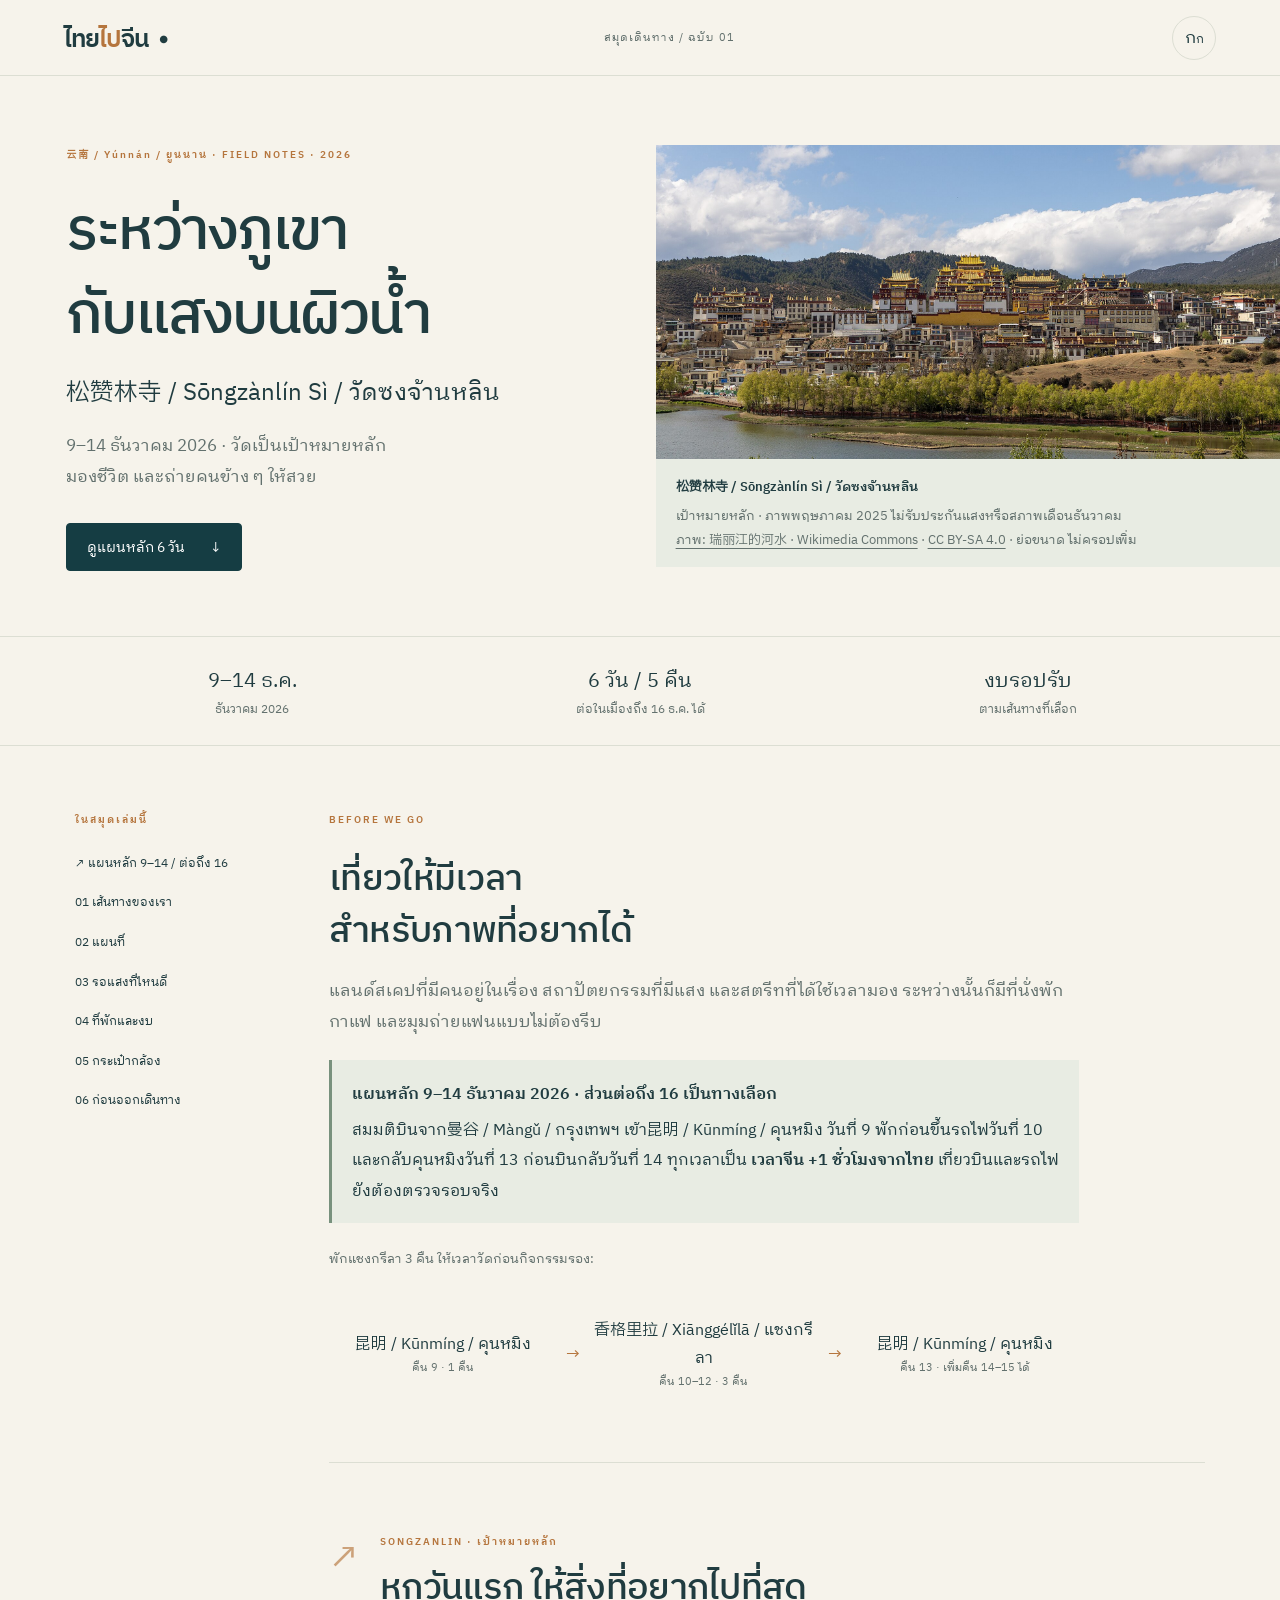
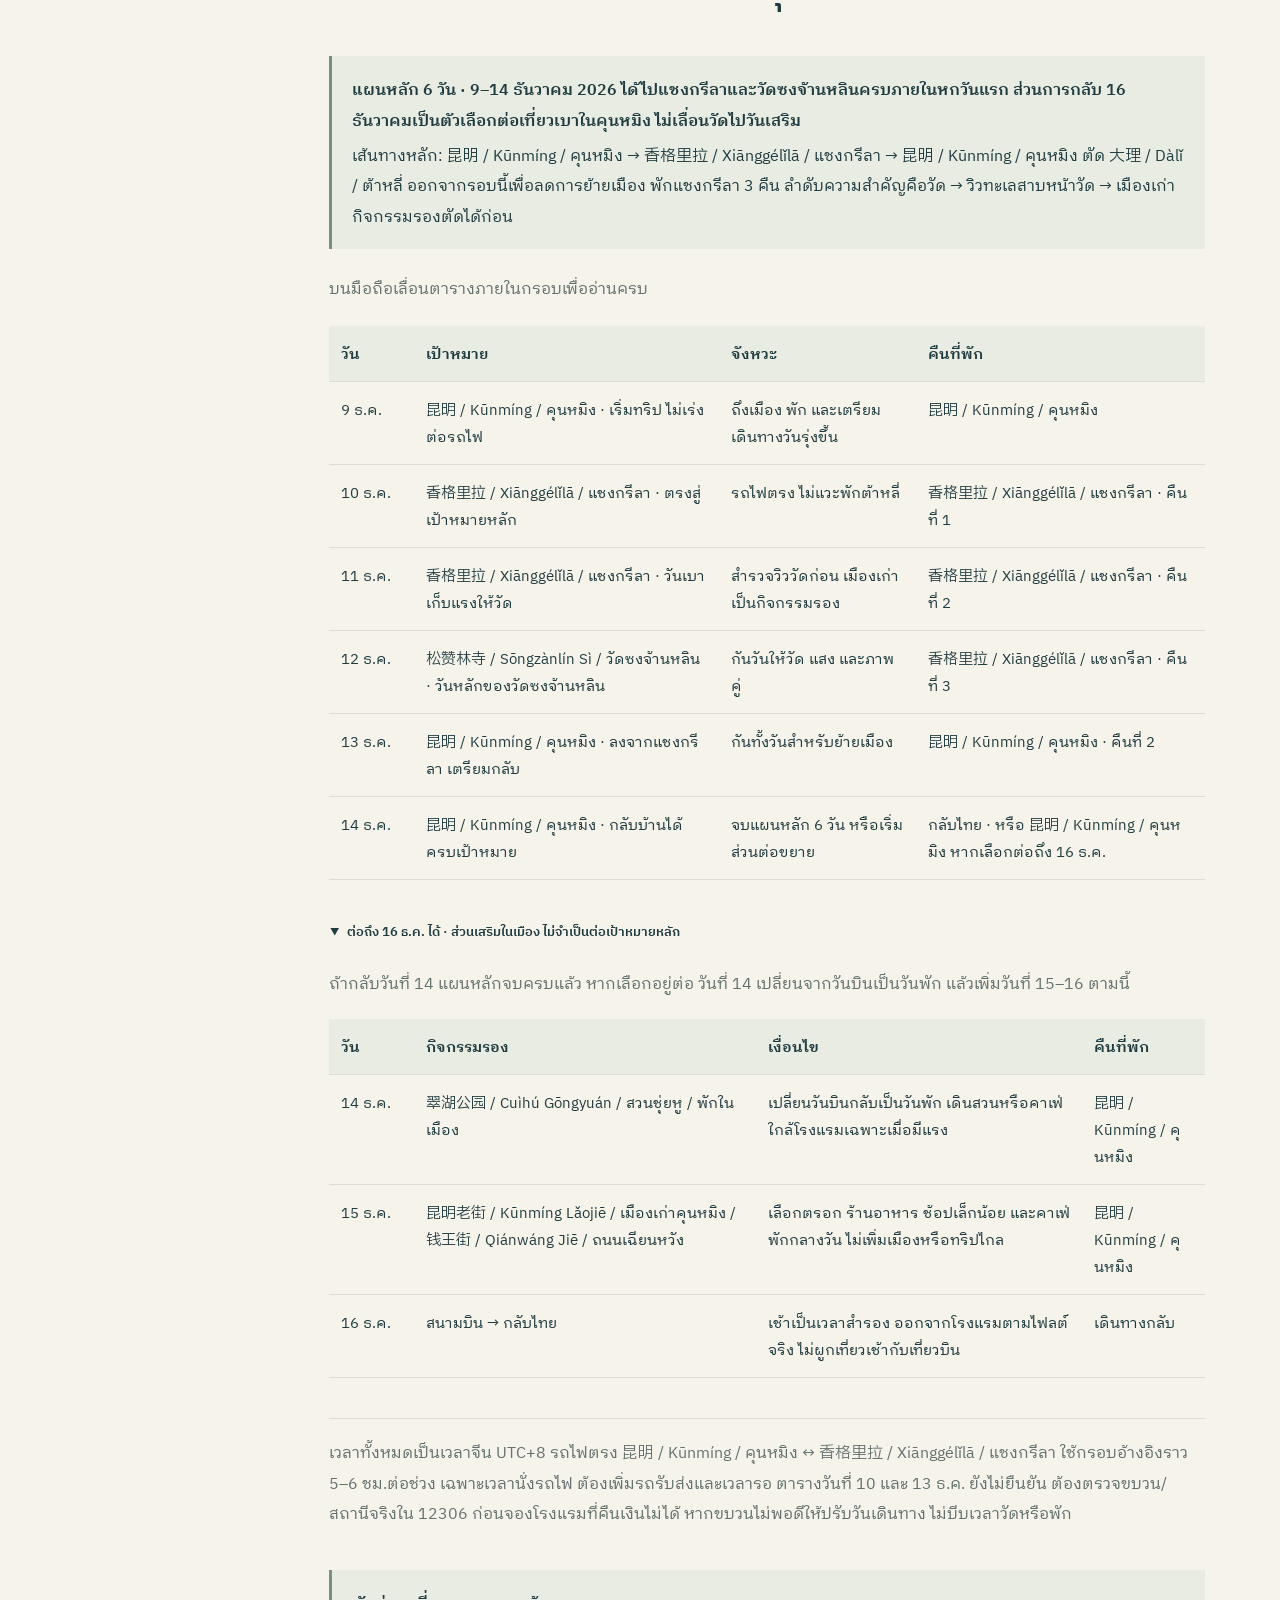
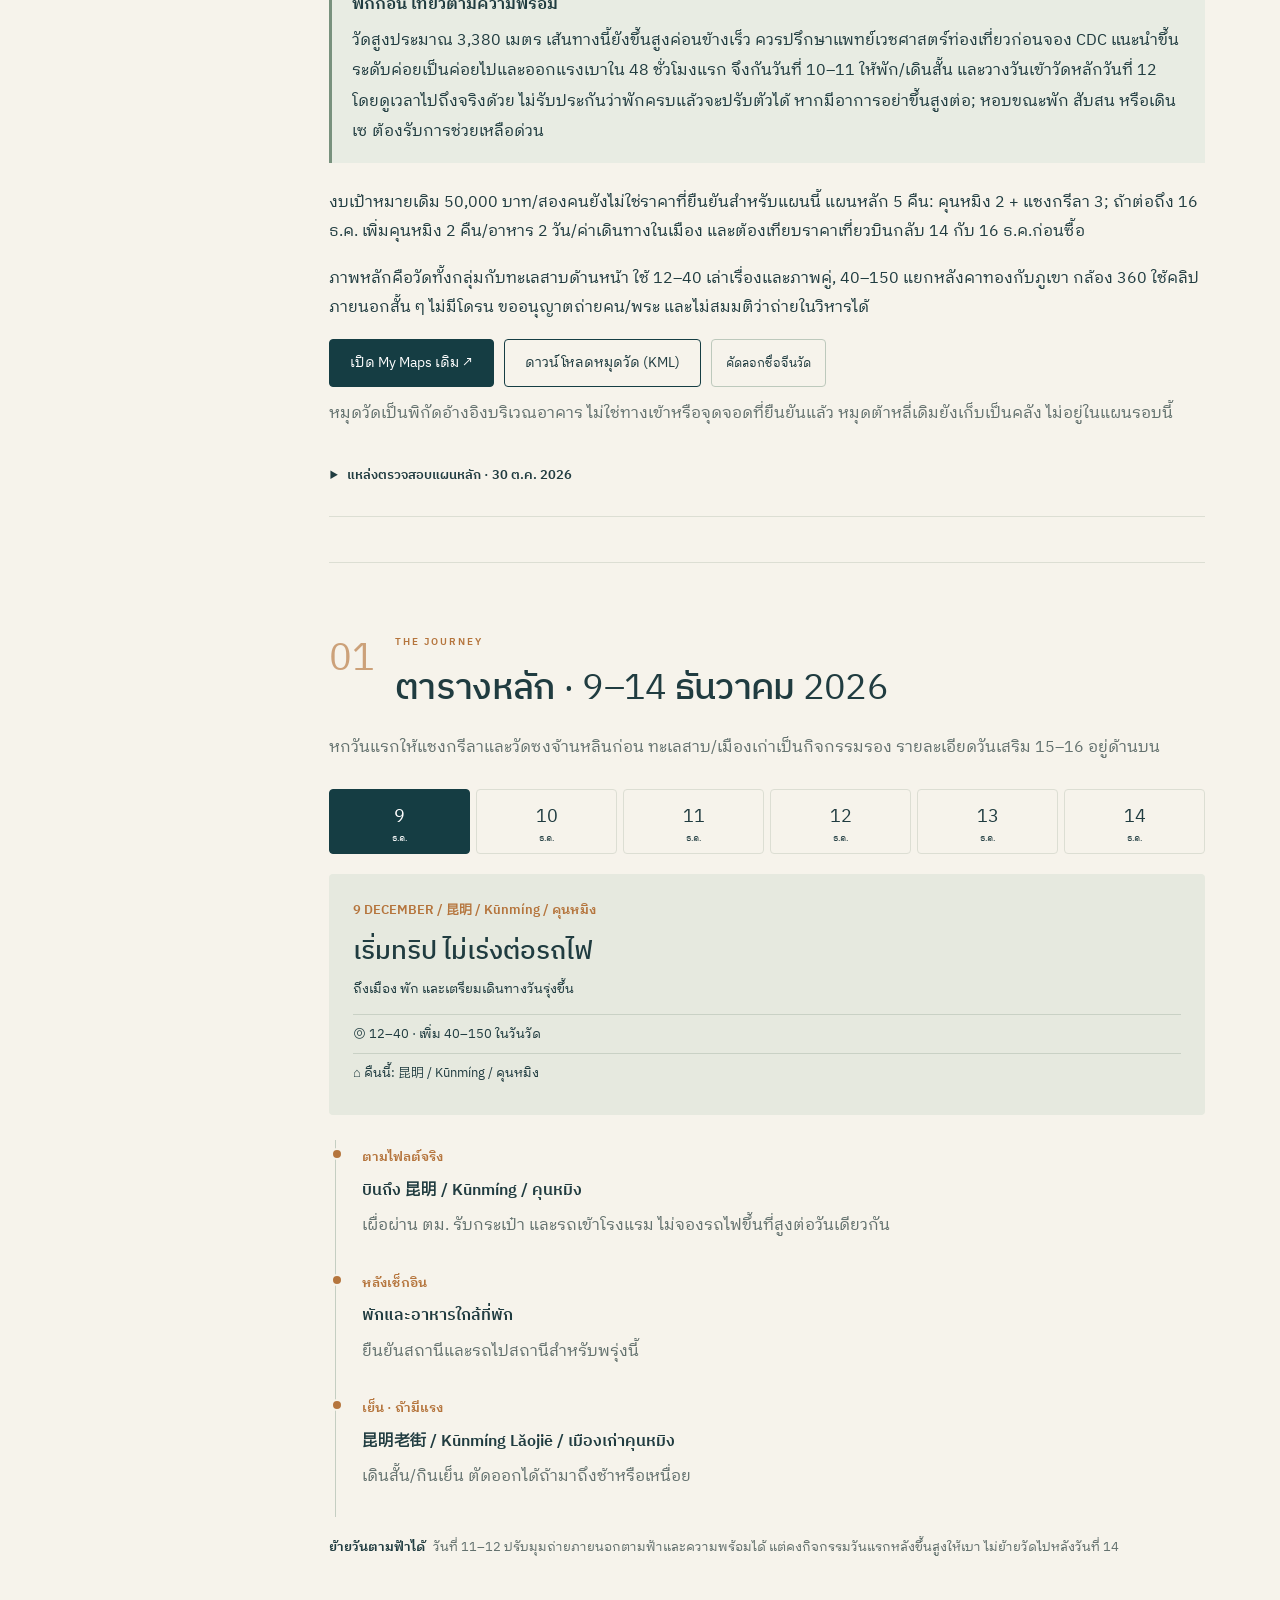
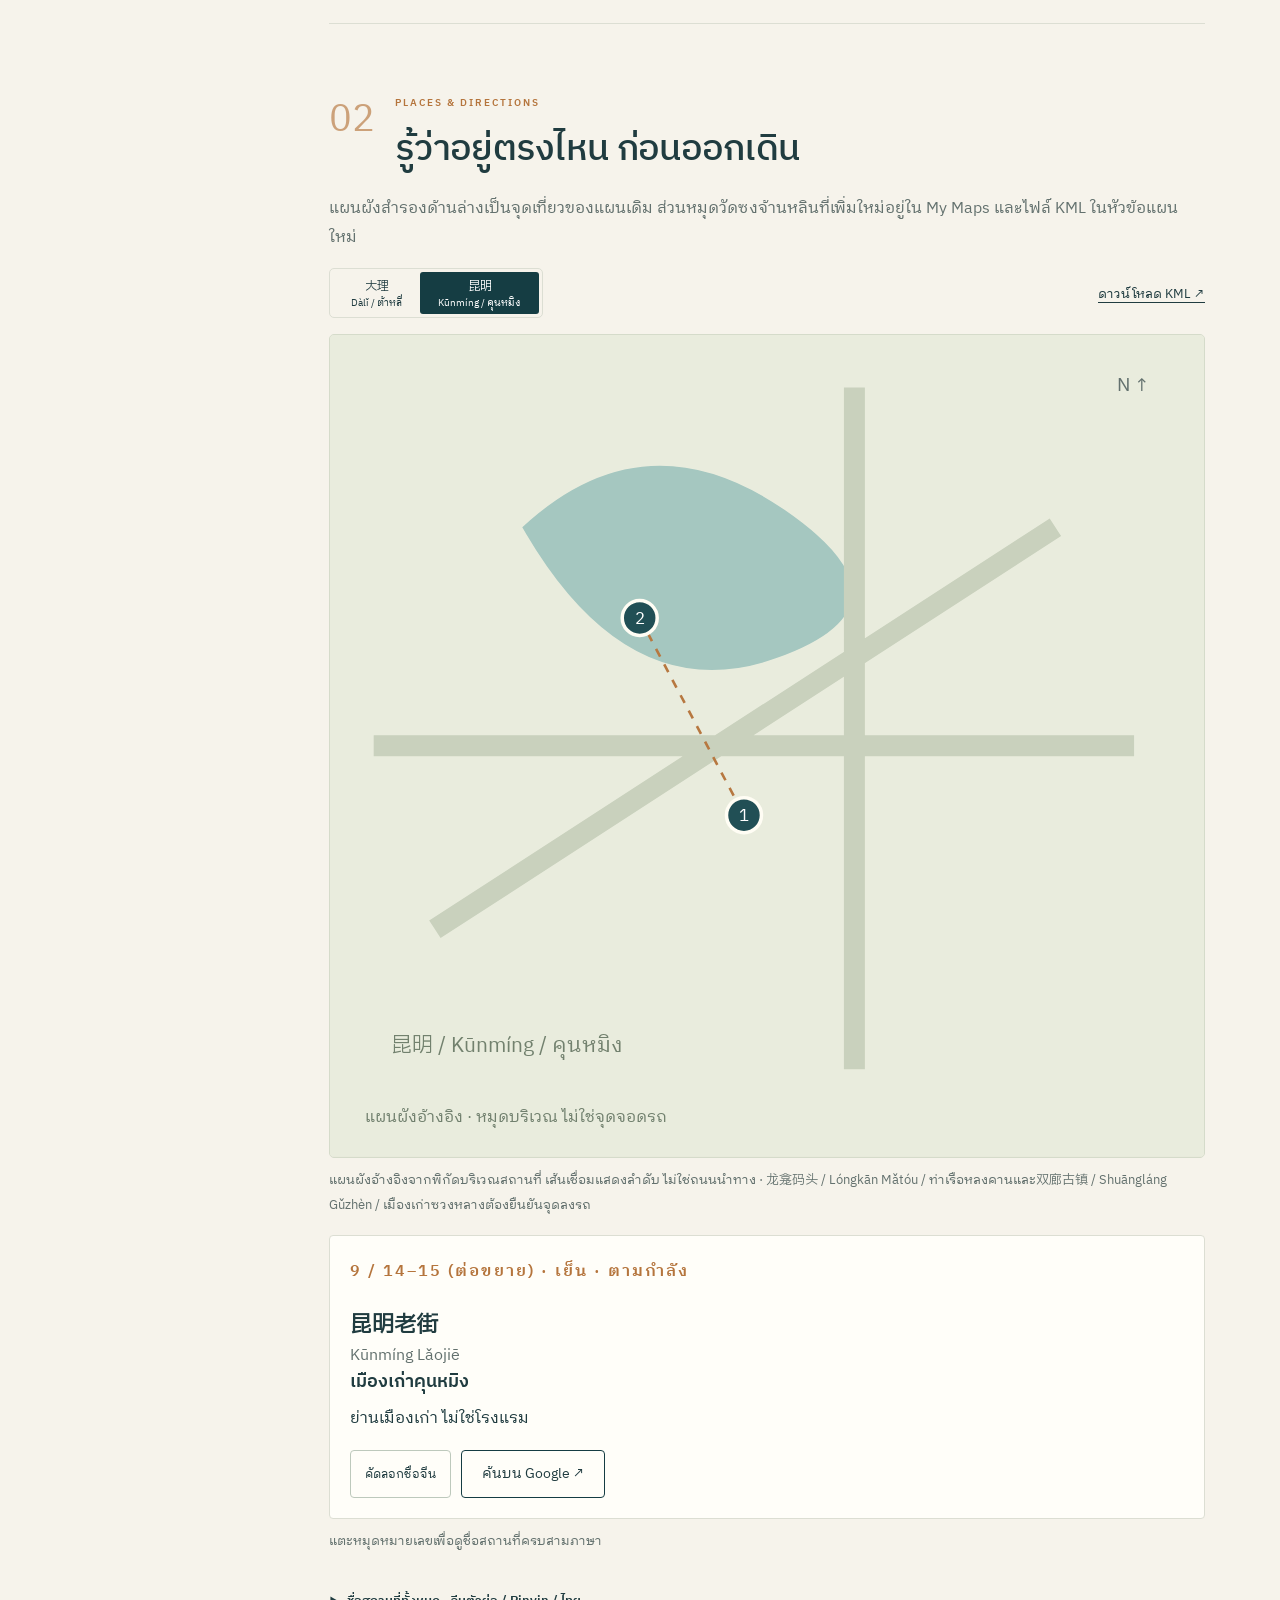
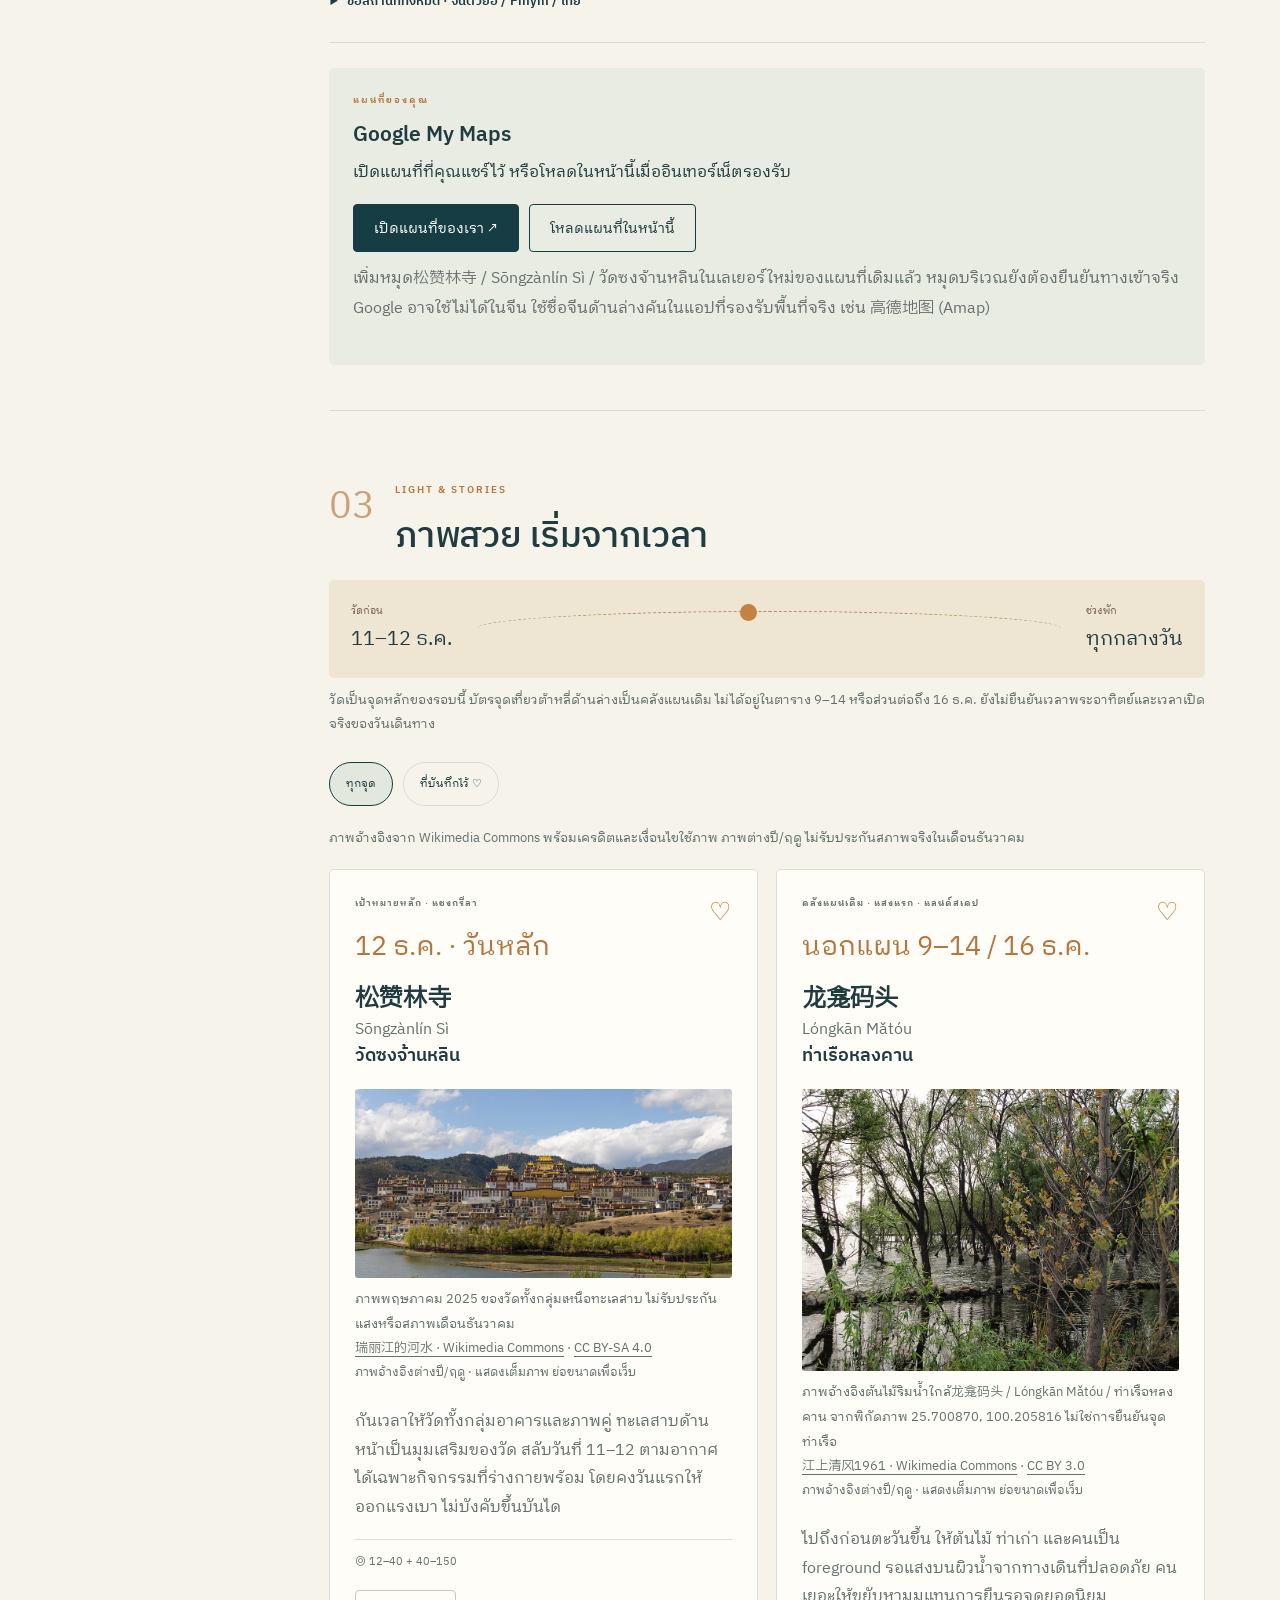
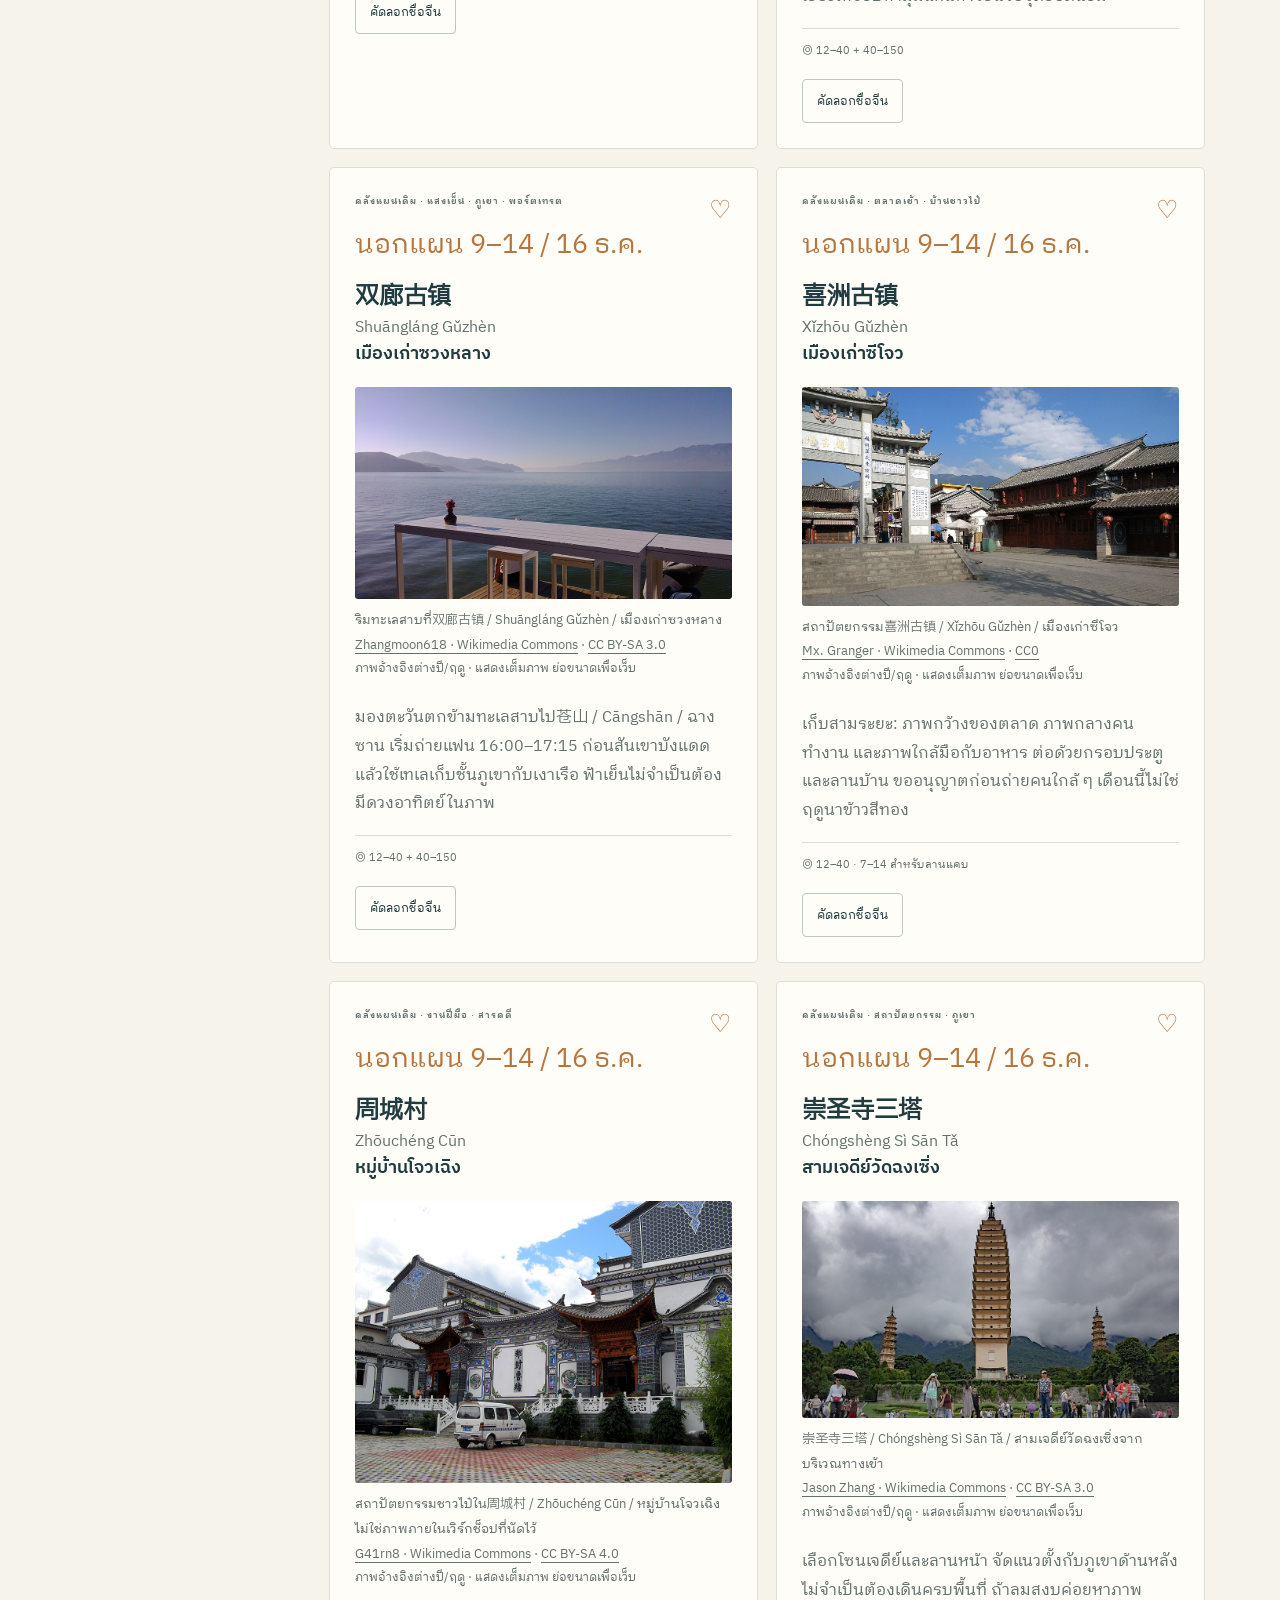
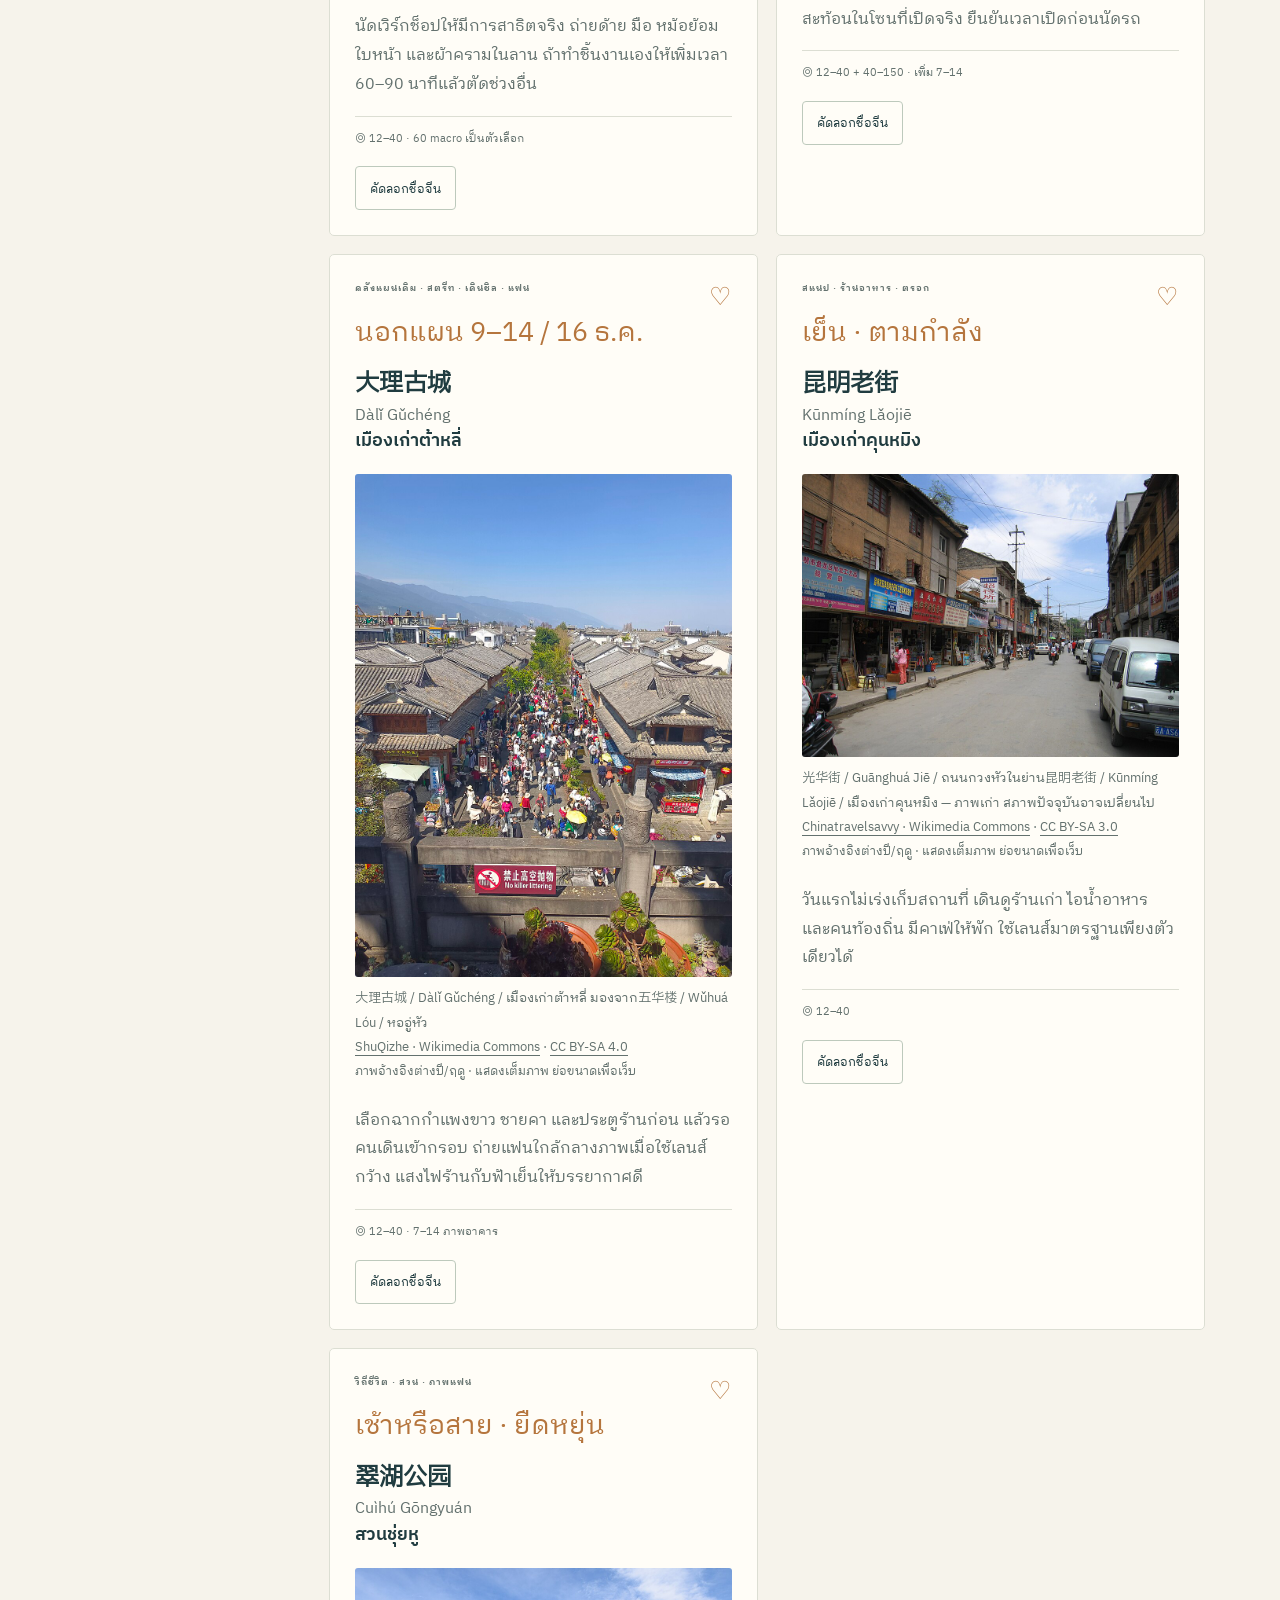
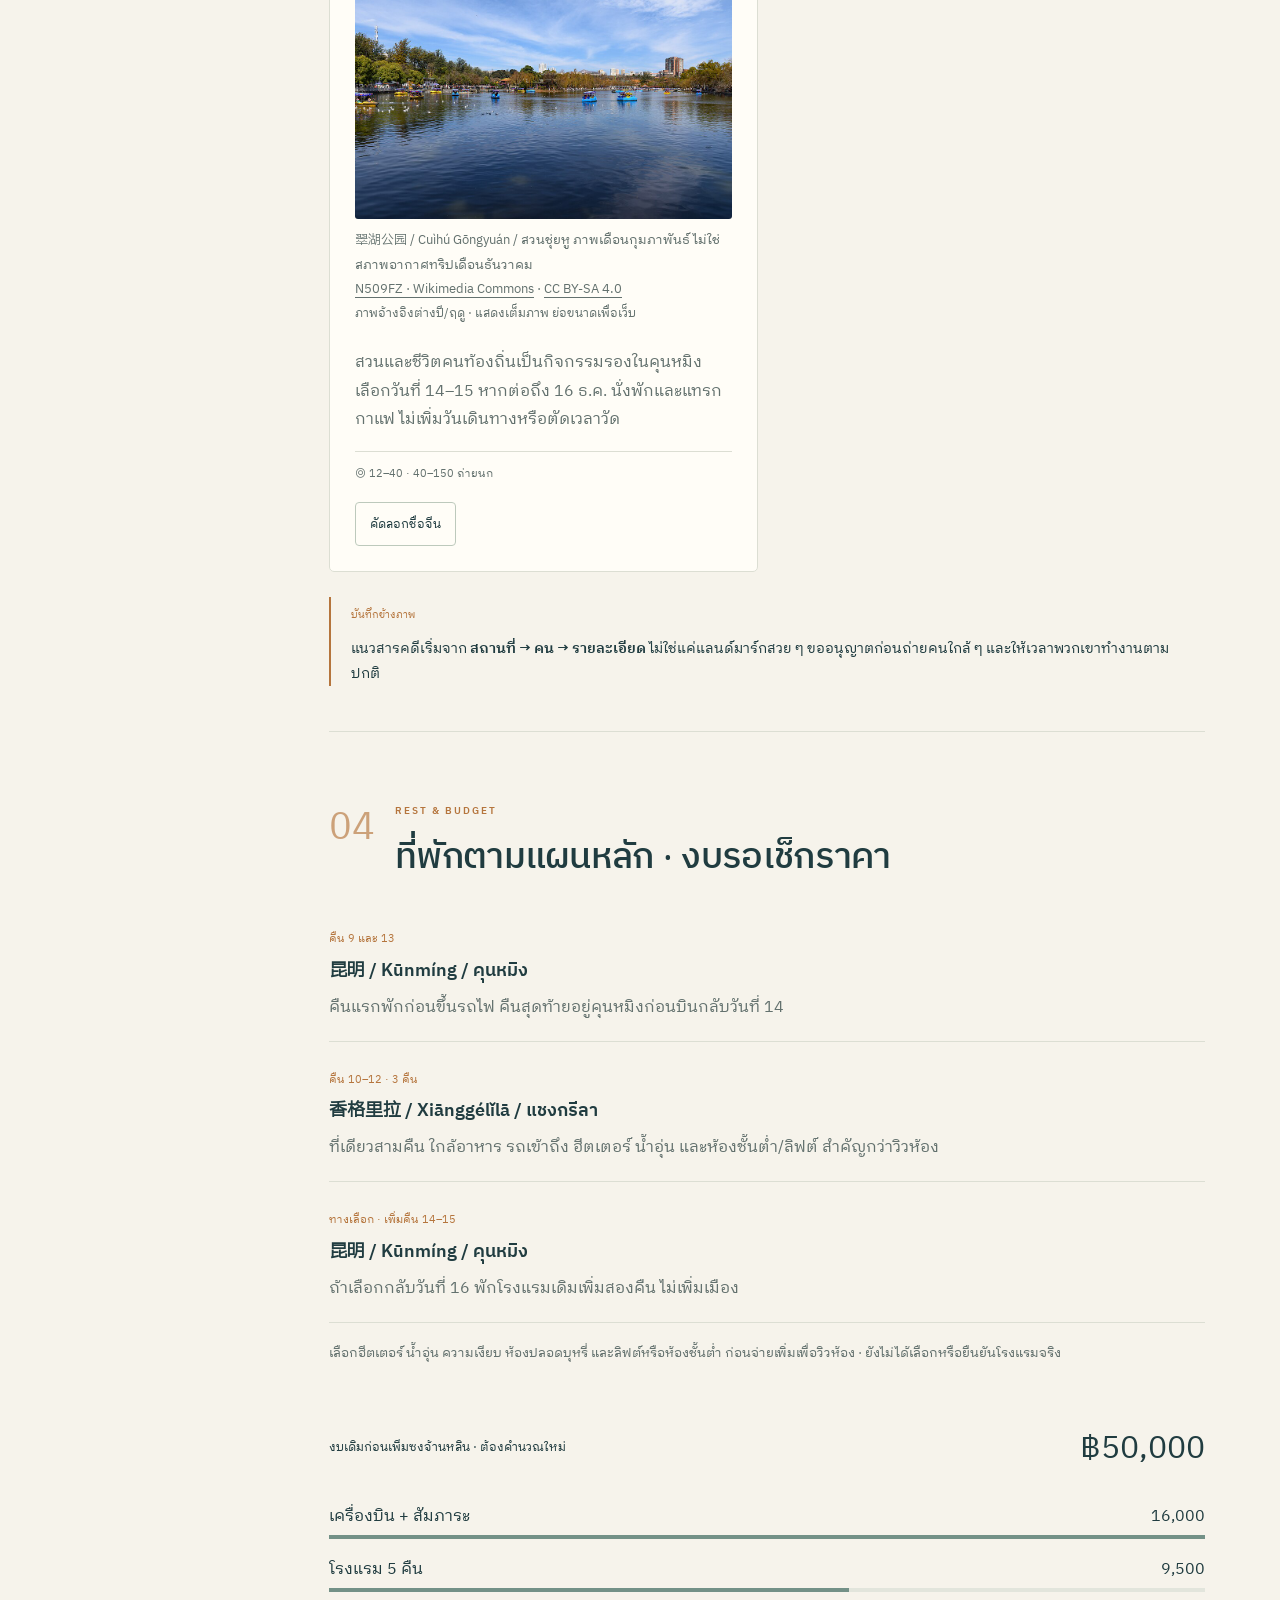
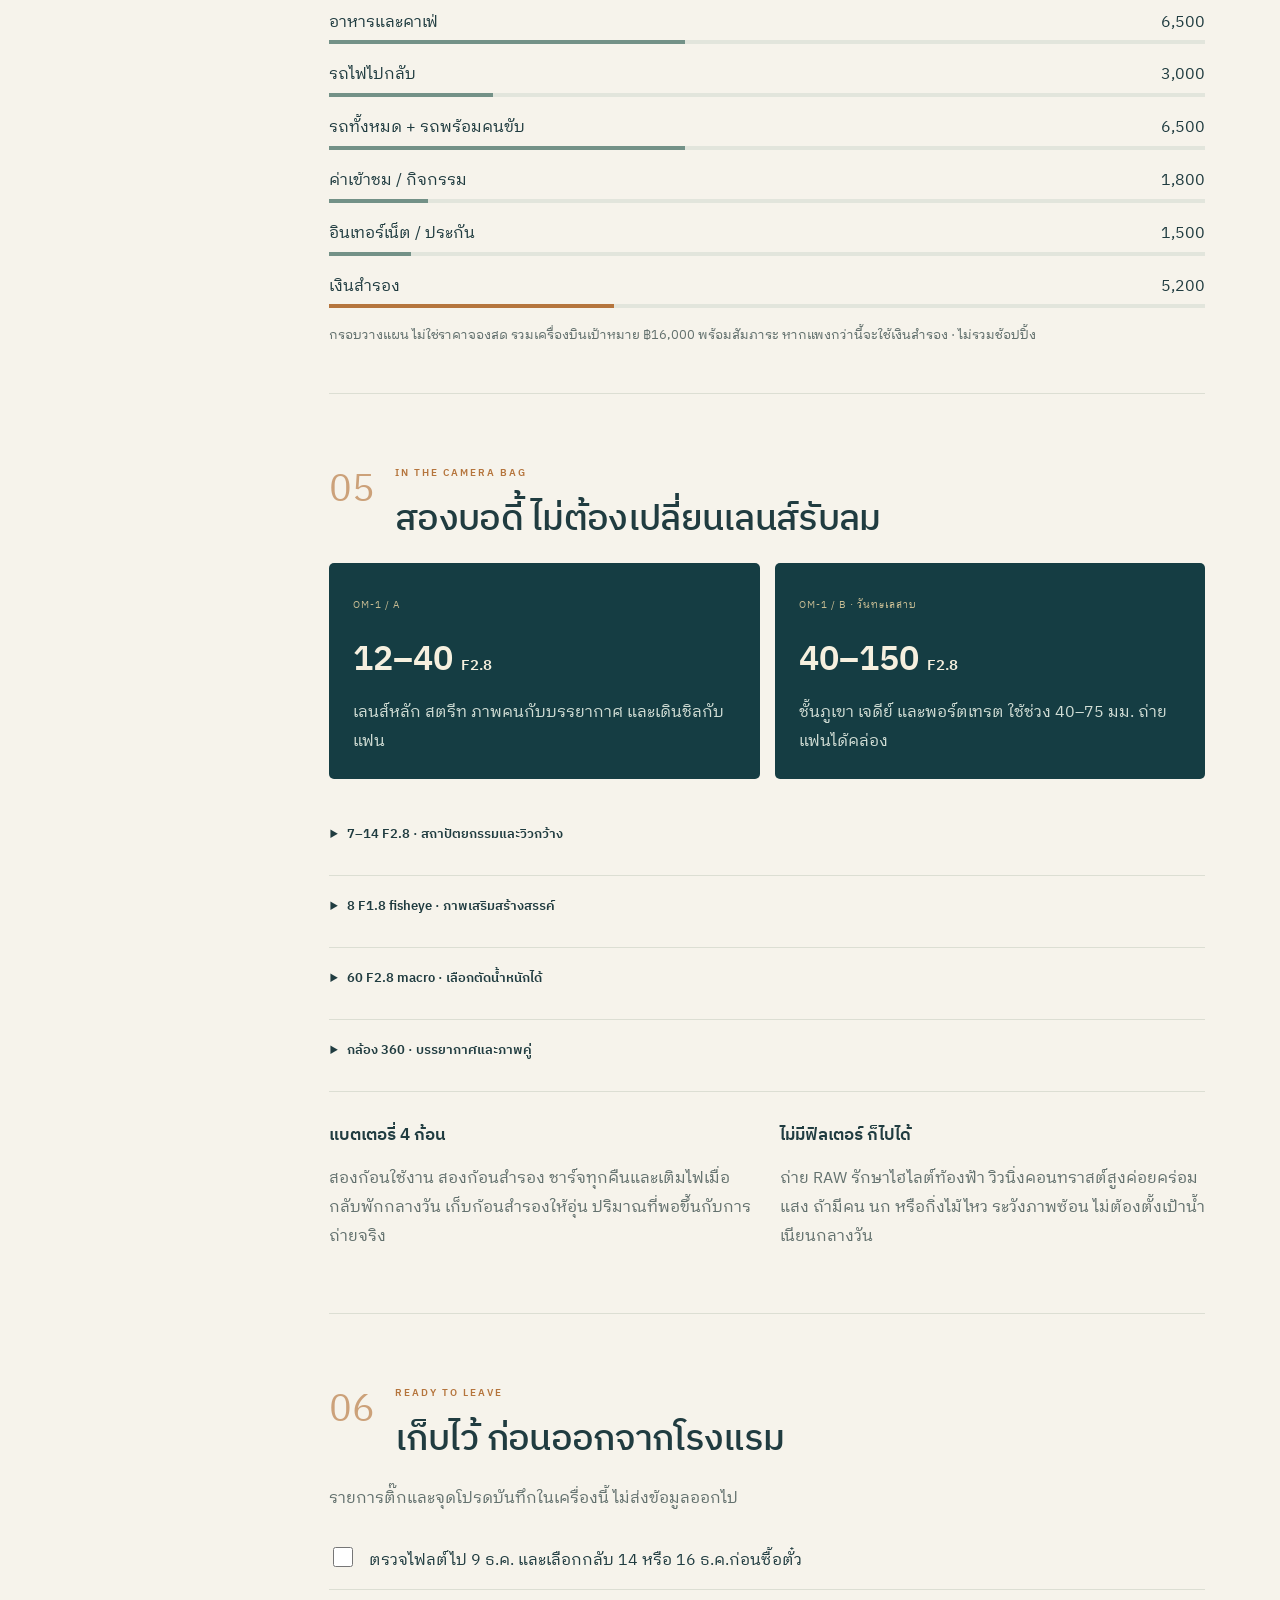
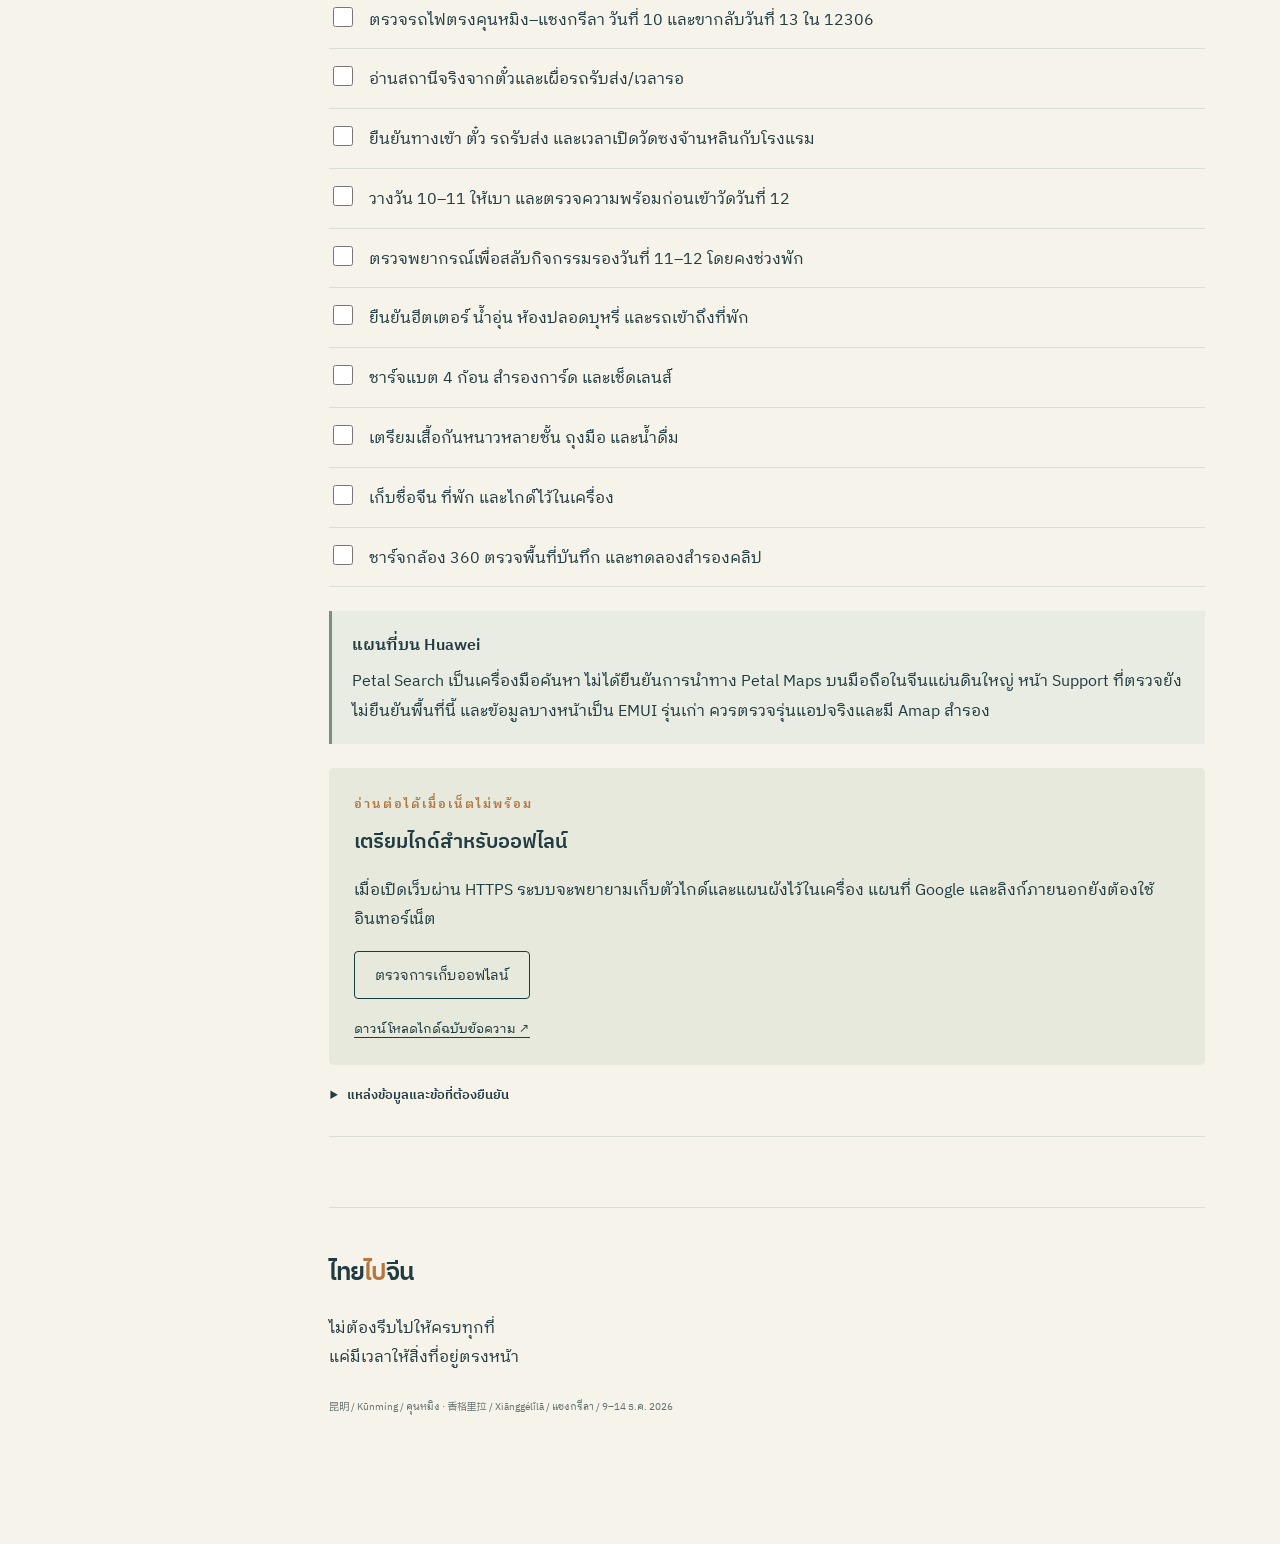
==== commit 5a692d61: "Prioritize Shangri-La on December 9–14 with optional city extension" ====
--- a/site/index.html
+++ b/site/index.html
@@ -1,13 +1,13 @@
 <!doctype html>
-<html lang="th"><head><meta charset="utf-8"><meta name="viewport" content="width=device-width,initial-scale=1,viewport-fit=cover"><meta name="theme-color" content="#153d43"><meta name="description" content="วัดซงจ้านหลินเป็นเป้าหลัก เปรียบเทียบแผนคุนหมิง–ต้าหลี่–แชงกรีลา 6 หรือ 8 วัน พร้อมภาพจริง ชื่อจีน/พินอิน/ไทย และ My Maps เดิม"><title>ไทยไปจีน — 松赞林寺 / Sōngzànlín Sì / วัดซงจ้านหลิน · เทียบแผน 6/8 วัน</title><link rel="icon" href="assets/icon.svg" type="image/svg+xml"><link rel="manifest" href="manifest.webmanifest"><link rel="stylesheet" href="assets/fonts/fonts.css"><link rel="stylesheet" href="style.css"><script src="data.js" defer></script><script src="app.js" defer></script></head>
+<html lang="th"><head><meta charset="utf-8"><meta name="viewport" content="width=device-width,initial-scale=1,viewport-fit=cover"><meta name="theme-color" content="#153d43"><meta name="description" content="วัดซงจ้านหลินเป็นเป้าหลัก แผนคุนหมิง–แชงกรีลา 9–14 ธันวาคม 2026 ต่อเที่ยวในเมืองถึง 16 ธันวาคมได้ พร้อมภาพจริง ชื่อจีน/พินอิน/ไทย และ My Maps เดิม"><title>ไทยไปจีน — 松赞林寺 / Sōngzànlín Sì / วัดซงจ้านหลิน · 9–14 ธ.ค. 2026 · ต่อถึง 16 ได้</title><link rel="icon" href="assets/icon.svg" type="image/svg+xml"><link rel="manifest" href="manifest.webmanifest"><link rel="stylesheet" href="assets/fonts/fonts.css"><link rel="stylesheet" href="style.css"><script src="data.js" defer></script><script src="app.js" defer></script></head>
 <body><header class="masthead"><a href="#home" class="brand">ไทย<span>ไป</span>จีน<span class="brand-dot">●</span></a><span class="edition">สมุดเดินทาง / ฉบับ 01</span><button id="text-size" class="icon-button" aria-label="สลับขนาดตัวอักษร">ก<span>ก</span></button></header>
-<main id="home"><section class="cover"><div class="cover-text"><p class="eyebrow">云南 / Yúnnán / ยูนนาน · FIELD NOTES · 2026</p><h1>ระหว่างภูเขา<br>กับแสงบนผิวน้ำ</h1><p class="cover-sub">松赞林寺 / Sōngzànlín Sì / วัดซงจ้านหลิน</p><p class="cover-intro">กำลังเลือกแผน 6 หรือ 8 วัน เพื่อรอแสง<br>มองชีวิต และถ่ายคนข้าง ๆ ให้สวย</p><a class="primary" href="#route-options">เทียบแผนใหม่ <span>↓</span></a></div><figure class="cover-art"><img class="hero-photo" src="assets/photos/cover-songzanlin.jpg" width="1800" height="903" alt="松赞林寺 / Sōngzànlín Sì / วัดซงจ้านหลิน ทั้งกลุ่มอาคารหลังคาทองเหนือทะเลสาบ" fetchpriority="high" decoding="async"><figcaption class="art-caption"><strong><span lang="zh-CN">松赞林寺</span> / <span lang="zh-Latn">Sōngzànlín Sì</span> / วัดซงจ้านหลิน</strong><span>เป้าหมายหลักใหม่ · ภาพพฤษภาคม 2025 ไม่รับประกันแสงหรือสภาพเดือนธันวาคม</span><span><a href="https://commons.wikimedia.org/wiki/File:%E6%9D%BE%E8%B5%9E%E6%9E%97%E5%AF%BA_-_%E5%85%A8%E6%99%AF_-_2025-05-07_09_(cropped).jpg" target="_blank" rel="noopener">ภาพ: 瑞丽江的河水 · Wikimedia Commons</a> · <a href="https://creativecommons.org/licenses/by-sa/4.0" target="_blank" rel="noopener">CC BY-SA 4.0</a> · ย่อขนาด ไม่ครอปเพิ่ม</span></figcaption></figure><div class="cover-facts"><div><b>เริ่ม 11 ธ.ค.</b><span>ธันวาคม 2026</span></div><div><b>6 หรือ 8 วัน</b><span>กำลังเทียบสองแผน</span></div><div><b>งบรอปรับ</b><span>ตามเส้นทางที่เลือก</span></div></div></section>
-<div class="reader-wrap"><aside class="book-index"><p class="eyebrow">ในสมุดเล่มนี้</p><a href="#route-options">↗ ซงจ้านหลิน · 6/8 วัน</a><a href="#journey">01 เส้นทางของเรา</a><a href="#map">02 แผนที่</a><a href="#shots">03 รอแสงที่ไหนดี</a><a href="#stay">04 ที่พักและงบ</a><a href="#gear">05 กระเป๋ากล้อง</a><a href="#ready">06 ก่อนออกเดินทาง</a></aside><div class="chapters">
-<section class="intro"><p class="eyebrow">BEFORE WE GO</p><h2>เที่ยวให้มีเวลา<br>สำหรับภาพที่อยากได้</h2><p>แลนด์สเคปที่มีคนอยู่ในเรื่อง สถาปัตยกรรมที่มีแสง และสตรีทที่ได้ใช้เวลามอง ระหว่างนั้นก็มีที่นั่งพัก กาแฟ และมุมถ่ายแฟนแบบไม่ต้องรีบ</p><div class="notice"><b>ข้อสมมติของแผนเดิม · แผนใหม่กำลังเทียบด้านล่าง</b><p>เวลาเดินทางและราคาเป็นประมาณการ สมมติบินจาก曼谷 / Màngǔ / กรุงเทพฯ ถึง昆明 / Kūnmíng / คุนหมิงวันที่ 11 ก่อน 14:00 และกลับวันที่ 16 หลัง 16:00 ทุกเวลาในไกด์เป็น <strong>เวลาจีน +1 ชั่วโมงจากไทย</strong></p></div><p class="caption">เส้นทางแผนเดิมก่อนเพิ่มซงจ้านหลิน:</p><div class="route-strip"><span>昆明 / Kūnmíng / คุนหมิง<small>1 คืน</small></span><i>→</i><span>大理 / Dàlǐ / ต้าหลี่<small>3 คืน · ที่เดิม</small></span><i>→</i><span>昆明 / Kūnmíng / คุนหมิง<small>1 คืน</small></span></div></section>
-<section id="route-options" class="chapter"><div class="section-heading"><span class="chapter-num">↗</span><div><p class="eyebrow">SONGZANLIN · เป้าหมายหลักใหม่</p><h2>เลือกเวลาให้วัดที่อยากไปที่สุด</h2></div></div><p><strong>松赞林寺 / Sōngzànlín Sì / วัดซงจ้านหลิน</strong><br>香格里拉 / Xiānggélǐlā / แชงกรีลา</p><div class="notice"><b>กำลังเทียบ 6 วันกับ 8 วัน · ยังไม่เลือกแผนสุดท้าย</b><p>แนะนำ 8 วันเมื่อวัดเป็นเป้าหลัก เพื่อมีวันเบาและโอกาสกลับไปถ่ายแก้มือ งบเดิม 50,000 บาทสำหรับสองคนยังไม่ใช่งบที่ตรวจยืนยันสำหรับเส้นทางใหม่นี้</p></div><p class="caption">บนมือถือเลื่อนตารางแนวนอนเพื่ออ่านทั้งสองทางเลือก</p><div class="table-scroll" tabindex="0" role="region" aria-label="ตารางเลื่อนแนวนอน"><table><thead><tr><th scope="col">สิ่งที่เลือก</th><th scope="col">6 วัน</th><th scope="col">8 วัน · แนะนำ</th></tr></thead><tbody><tr><td>ช่วงวัน</td><td>11–16 ธ.ค. 2026</td><td>11–18 ธ.ค. 2026</td></tr><tr><td>จำนวนคืน</td><td>5 คืน: 昆明 / Kūnmíng / คุนหมิง 2 · 大理 / Dàlǐ / ต้าหลี่ 1 · 香格里拉 / Xiānggélǐlā / แชงกรีลา 2</td><td>7 คืน: 昆明 / Kūnmíng / คุนหมิง 2 · 大理 / Dàlǐ / ต้าหลี่ 2 · 香格里拉 / Xiānggélǐlā / แชงกรีลา 3</td></tr><tr><td>เวลาของวัด</td><td>1 วันเต็ม; ไม่มีวันแก้มือแยก</td><td>1 วันเบาสำรวจ + 1 วันภาพหลัก/แก้มือ</td></tr><tr><td>ส่วน大理 / Dàlǐ / ต้าหลี่</td><td>เหลือเมืองเก่าครึ่งวัน; ตัด龙龛码头 / Lóngkān Mǎtóu / ท่าเรือหลงคาน/双廊古镇 / Shuāngláng Gǔzhèn / เมืองเก่าซวงหลาง/喜洲古镇 / Xǐzhōu Gǔzhèn / เมืองเก่าซีโจว/周城村 / Zhōuchéng Cūn / หมู่บ้านโจวเฉิง/崇圣寺三塔 / Chóngshèng Sì Sān Tǎ / สามเจดีย์วัดฉงเซิ่งจากแผนหลัก</td><td>เก็บเมืองเก่าและ龙龛码头 / Lóngkān Mǎtóu / ท่าเรือหลงคาน; 双廊古镇 / Shuāngláng Gǔzhèn / เมืองเก่าซวงหลาง/喜洲古镇 / Xǐzhōu Gǔzhèn / เมืองเก่าซีโจว/周城村 / Zhōuchéng Cūn / หมู่บ้านโจวเฉิง/崇圣寺三塔 / Chóngshèng Sì Sān Tǎ / สามเจดีย์วัดฉงเซิ่งเป็นจุดที่ต้องเลือกสลับ ไม่เพิ่มอัตโนมัติ</td></tr><tr><td>ความยืดหยุ่น</td><td>น้อยกว่า หากวันวัดอากาศเสียหรือไม่สบาย</td><td>มากกว่า แต่ไม่รับประกันฟ้าใสหรือการปรับตัวต่อความสูง</td></tr><tr><td>งบ</td><td>ต้องคำนวณใหม่จากรถไฟ 3 ช่วงและรถวัด</td><td>เพิ่มโรงแรม 2 คืน/อาหาร 2 วันจาก 6 วัน และต้องขอราคาจริง</td></tr><tr><td>ข้อเสนอ</td><td>ใช้เมื่อวันกลับ 16 ธ.ค.เปลี่ยนไม่ได้และยอมลด大理 / Dàlǐ / ต้าหลี่</td><td>แนะนำเมื่อซงจ้านหลินเป็นเป้าหลักและขยายวันได้</td></tr></tbody></table></div><details open><summary>6 วัน · 11–16 ธันวาคม 2026</summary><div class="table-scroll" tabindex="0" role="region" aria-label="ตารางเลื่อนแนวนอน"><table><thead><tr><th scope="col">วัน</th><th scope="col">เส้นทาง / เป้าหมาย</th><th scope="col">จังหวะเดินทางและพัก</th><th scope="col">คืนที่พัก</th></tr></thead><tbody><tr><td>11 ธ.ค.</td><td>ถึง 昆明 / Kūnmíng / คุนหมิง → โรงแรม</td><td>ตั้งเป้าถึงก่อน 14:00; เย็นเดินสั้นเฉพาะเมื่อมีแรง</td><td>昆明 / Kūnmíng / คุนหมิง · คืนที่ 1</td></tr><tr><td>12 ธ.ค.</td><td>昆明 / Kūnmíng / คุนหมิง → 大理 / Dàlǐ / ต้าหลี่</td><td>รถไฟช่วงเช้า → เช็กอิน/พัก → เมืองเก่าช่วง 16:00–18:00; ไม่ยัดสามเจดีย์ก่อนย้ายเมือง</td><td>大理 / Dàlǐ / ต้าหลี่ · คืนที่ 1</td></tr><tr><td>13 ธ.ค.</td><td>大理 / Dàlǐ / ต้าหลี่ → 香格里拉 / Xiānggélǐlā / แชงกรีลา</td><td>เลือกขบวนที่ถึงช่วงบ่ายก่อนเย็น; รถจากโรงแรมไปสถานีและเผื่อขึ้นรถไฟแยกจากเวลานั่งรถไฟ → พักเต็มช่วงหลังเช็กอิน</td><td>香格里拉 / Xiānggélǐlā / แชงกรีลา · คืนที่ 1</td></tr><tr><td>14 ธ.ค.</td><td>松赞林寺 / Sōngzànlín Sì / วัดซงจ้านหลิน · วันภาพหลัก</td><td>เช้า 09:00–10:30 ตั้งเป้าเก็บภาพภายนอก/เงาสะท้อนเมื่อทางเดินเปิดและสบายตัว → พักกลางวัน → บ่ายกลับเลือกมุมหรือเข้าวัดเฉพาะกำลังไหว</td><td>香格里拉 / Xiānggélǐlā / แชงกรีลา · คืนที่ 2</td></tr><tr><td>15 ธ.ค.</td><td>香格里拉 / Xiānggélǐlā / แชงกรีลา → 昆明 / Kūnmíng / คุนหมิง</td><td>กันวันนี้ไว้ย้ายเมือง รถไฟตรงราว 5–6 ชม.ตามขบวนที่มีจริง → โรงแรม/อาหารใกล้ที่พัก ไม่ต่อเที่ยวบินระหว่างประเทศวันเดียวกัน</td><td>昆明 / Kūnmíng / คุนหมิง · คืนที่ 2</td></tr><tr><td>16 ธ.ค.</td><td>昆明 / Kūnmíng / คุนหมิง → กลับไทย</td><td>คืนก่อนบินอยู่คุนหมิงแล้ว; เช้าเป็นเวลายืดหยุ่น ออกจากโรงแรมตามไฟลต์จริง เผื่อรถและเช็กอิน</td><td>เดินทางกลับ</td></tr></tbody></table></div></details><details><summary>8 วัน · 11–18 ธันวาคม 2026</summary><div class="table-scroll" tabindex="0" role="region" aria-label="ตารางเลื่อนแนวนอน"><table><thead><tr><th scope="col">วัน</th><th scope="col">เส้นทาง / เป้าหมาย</th><th scope="col">จังหวะเดินทางและพัก</th><th scope="col">คืนที่พัก</th></tr></thead><tbody><tr><td>11 ธ.ค.</td><td>ถึง 昆明 / Kūnmíng / คุนหมิง</td><td>เช็กอิน พัก และเดินสั้นหากมีแรง</td><td>昆明 / Kūnmíng / คุนหมิง · คืนที่ 1</td></tr><tr><td>12 ธ.ค.</td><td>昆明 / Kūnmíng / คุนหมิง → 大理 / Dàlǐ / ต้าหลี่</td><td>รถไฟเช้า → โรงแรม → พัก → เมืองเก่าช่วงเย็น</td><td>大理 / Dàlǐ / ต้าหลี่ · คืนที่ 1</td></tr><tr><td>13 ธ.ค.</td><td>龙龛码头 / Lóngkān Mǎtóu / ท่าเรือหลงคาน</td><td>07:20–08:40 เป้าหมายภาพเช้า → กินเช้า → พัก 10:00–14:00; บ่ายเดินใกล้โรงแรมตามกำลัง ไม่บังคับรถไกลรอบทะเลสาบ</td><td>大理 / Dàlǐ / ต้าหลี่ · คืนที่ 2</td></tr><tr><td>14 ธ.ค.</td><td>大理 / Dàlǐ / ต้าหลี่ → 香格里拉 / Xiānggélǐlā / แชงกรีลา</td><td>เลือกขบวนถึงช่วงบ่าย → โรงแรม/พัก ไม่จัดขึ้นบันไดวัดในวันมาถึง</td><td>香格里拉 / Xiānggélǐlā / แชงกรีลา · คืนที่ 1</td></tr><tr><td>15 ธ.ค.</td><td>拉姆央措湖 / Lāmǔ Yāngcuò Hú / ทะเลสาบลาหมู่ยางชั่ว / ภายนอก 松赞林寺 / Sōngzànlín Sì / วัดซงจ้านหลิน</td><td>เป็นวันเบา: เดินสั้น เลือกมุม กาแฟ พัก; ถ้าอาการ/อากาศไม่เหมาะให้อยู่โรงแรม ไม่ถือว่า 1 คืนคือปรับตัวครบ</td><td>香格里拉 / Xiānggélǐlā / แชงกรีลา · คืนที่ 2</td></tr><tr><td>16 ธ.ค.</td><td>松赞林寺 / Sōngzànlín Sì / วัดซงจ้านหลิน · วันภาพหลักและโอกาสแก้มือ</td><td>กันทั้งวันให้วัดกับแสง เช้า/บ่ายเลือกตามพยากรณ์และความสบายตัว; พักกลางวันเต็มช่วง ไม่เพิ่มอุทยานหรือยอดเขา</td><td>香格里拉 / Xiānggélǐlā / แชงกรีลา · คืนที่ 3</td></tr><tr><td>17 ธ.ค.</td><td>香格里拉 / Xiānggélǐlā / แชงกรีลา → 昆明 / Kūnmíng / คุนหมิง</td><td>รถไฟตรงราว 5–6 ชม.ตามขบวนที่มีจริง → โรงแรม พัก และเตรียมบินกลับ</td><td>昆明 / Kūnmíng / คุนหมิง · คืนที่ 2</td></tr><tr><td>18 ธ.ค.</td><td>昆明 / Kūnmíng / คุนหมิง → กลับไทย</td><td>เช้าเผื่อพัก/กาแฟ แล้วสนามบินตามเที่ยวบินจริง</td><td>เดินทางกลับ</td></tr></tbody></table></div></details><p class="note">ตารางนี้เป็นข้อเสนอจัดเวลา ไม่ใช่ตารางรถไฟหรือรายการจอง ใช้เวลาในจีน UTC+8 เทียบกรอบเดินทางจากข้อมูลปัจจุบัน: คุนหมิง–ต้าหลี่ราว 2–3 ชม., ต้าหลี่–แชงกรีลาราว 4 ชม., แชงกรีลา–คุนหมิงราว 5–6 ชม.เฉพาะเวลานั่งรถไฟ ต้องเพิ่มรถไปสถานีและเวลารอก่อนขึ้น ห้ามถือว่ามีขบวนในช่วงที่ต้องการจนกว่า 12306 จะแสดงวันเดินทางจริง</p><div class="notice"><b>ให้เวลาร่างกายและอากาศ</b><p>วัดอยู่สูงประมาณ 3,380 เมตร ก่อนจองควรปรึกษาแพทย์เวชศาสตร์ท่องเที่ยวเรื่องเส้นทางขึ้นที่สูง ทั้งสองทางเลือกยังขึ้นสู่ที่สูงค่อนข้างเร็ว ไม่ใช่การรับประกันว่าพักแล้วจะปรับตัวครบ CDC แนะนำขึ้นระดับอย่างค่อยเป็นค่อยไปและออกแรงเพียงเบาใน 48 ชั่วโมงแรก ใช้ภาพภายนอกเป็นแกน ไม่บังคับขึ้นบันไดครบ หากมีอาการให้หยุดขึ้นสูงต่อและขอคำแนะนำแพทย์; หอบขณะพัก สับสน หรือเดินเซ ต้องรับการช่วยเหลือด่วน</p></div><p>ภาพหลักคือวัดทั้งกลุ่มกับภูเขา/ทะเลสาบด้านหน้า ใช้ 12–40 เก็บภาพเล่าเรื่องและภาพคู่, 40–150 แยกหลังคาทองกับชั้นภูเขา; 7–14 เป็นตัวเลือกสำหรับลานแคบ กล้อง 360 ใช้คลิปภายนอกสั้น ๆ ไม่มีโดรน ขออนุญาตก่อนถ่ายคน/พระ ไม่สมมติว่าถ่ายในวิหารได้ เงาสะท้อนขึ้นกับลม น้ำ และทางเดินที่เปิดจริง</p><div class="button-row"><a class="primary" href="https://www.google.com/maps/d/viewer?mid=1lE7UFUHc2npUgthw_yn-MtbtvPUCnrU" target="_blank" rel="noopener">เปิด My Maps เดิม ↗</a><a class="secondary" href="Songzanlin_2026_Addition.kml" download>ดาวน์โหลดหมุดวัดเพิ่ม (KML)</a><button class="copy-button" data-copy="松赞林寺">คัดลอกชื่อจีนวัด</button></div><p class="caption">หมุดวัดเป็นพิกัดอ้างอิงบริเวณอาคาร ไม่ใช่ทางเข้าสำหรับรถหรือจุดถ่ายที่ยืนยันแล้ว หมุดเก่าคงไว้เพื่อเทียบแผน</p><details class="sources"><summary>แหล่งตรวจสอบของตัวเลือกใหม่ · 30 ต.ค. 2026</summary><ul><li><a href="https://www.visityunnanchina.com/node/55">กรมวัฒนธรรมและท่องเที่ยวยูนนาน: วัด ระดับความสูง และทะเลสาบ</a></li><li><a href="https://www.chinahighlights.com/shangri-la/transportation.htm">กรอบเวลารถไฟระหว่างเมือง (ต้องเช็กขบวนจริงอีกครั้ง)</a></li><li><a href="https://www.12306.cn/en/index.html">12306: รถไฟและวันที่เปิดขายจริง</a></li><li><a href="https://wwwnc.cdc.gov/travel/page/travel-to-high-altitudes">CDC: การเดินทางขึ้นที่สูง</a></li><li><a href="https://en.wikipedia.org/wiki/Ganden_Sumtseling_Monastery">พิกัดอ้างอิงวัด</a></li></ul></details></section><section id="journey" class="chapter"><div class="section-heading"><span class="chapter-num">01</span><div><p class="eyebrow">THE JOURNEY</p><h2>ตารางเดิม · ก่อนเพิ่มซงจ้านหลิน</h2></div></div><p class="section-intro">เก็บตารางเดิมไว้เทียบรายละเอียด แผนใหม่นี้ดูที่หัวข้อ 6/8 วันด้านบน ยังไม่ได้เปลี่ยนวันกลับหรือนำซงจ้านหลินแทรกในตารางเก่า</p><div id="day-tabs" class="day-tabs" role="tablist" aria-label="เลือกวันเดินทาง"></div><article id="day-panel" role="tabpanel" tabindex="0"></article><div class="note"><b>ย้ายวันตามฟ้าได้</b> สลับวันที่ 13 กับ 14 เพื่อเลือกวันที่ฟ้าเปิดให้ทะเลสาบ แล้วแจ้งคนขับและเวิร์กช็อปล่วงหน้า</div></section>
+<main id="home"><section class="cover"><div class="cover-text"><p class="eyebrow">云南 / Yúnnán / ยูนนาน · FIELD NOTES · 2026</p><h1>ระหว่างภูเขา<br>กับแสงบนผิวน้ำ</h1><p class="cover-sub">松赞林寺 / Sōngzànlín Sì / วัดซงจ้านหลิน</p><p class="cover-intro">9–14 ธันวาคม 2026 · วัดเป็นเป้าหมายหลัก<br>มองชีวิต และถ่ายคนข้าง ๆ ให้สวย</p><a class="primary" href="#route-options">ดูแผนหลัก 6 วัน <span>↓</span></a></div><figure class="cover-art"><img class="hero-photo" src="assets/photos/cover-songzanlin.jpg" width="1800" height="903" alt="松赞林寺 / Sōngzànlín Sì / วัดซงจ้านหลิน ทั้งกลุ่มอาคารหลังคาทองเหนือทะเลสาบ" fetchpriority="high" decoding="async"><figcaption class="art-caption"><strong><span lang="zh-CN">松赞林寺</span> / <span lang="zh-Latn">Sōngzànlín Sì</span> / วัดซงจ้านหลิน</strong><span>เป้าหมายหลัก · ภาพพฤษภาคม 2025 ไม่รับประกันแสงหรือสภาพเดือนธันวาคม</span><span><a href="https://commons.wikimedia.org/wiki/File:%E6%9D%BE%E8%B5%9E%E6%9E%97%E5%AF%BA_-_%E5%85%A8%E6%99%AF_-_2025-05-07_09_(cropped).jpg" target="_blank" rel="noopener">ภาพ: 瑞丽江的河水 · Wikimedia Commons</a> · <a href="https://creativecommons.org/licenses/by-sa/4.0" target="_blank" rel="noopener">CC BY-SA 4.0</a> · ย่อขนาด ไม่ครอปเพิ่ม</span></figcaption></figure><div class="cover-facts"><div><b>9–14 ธ.ค.</b><span>ธันวาคม 2026</span></div><div><b>6 วัน / 5 คืน</b><span>ต่อในเมืองถึง 16 ธ.ค. ได้</span></div><div><b>งบรอปรับ</b><span>ตามเส้นทางที่เลือก</span></div></div></section>
+<div class="reader-wrap"><aside class="book-index"><p class="eyebrow">ในสมุดเล่มนี้</p><a href="#route-options">↗ แผนหลัก 9–14 / ต่อถึง 16</a><a href="#journey">01 เส้นทางของเรา</a><a href="#map">02 แผนที่</a><a href="#shots">03 รอแสงที่ไหนดี</a><a href="#stay">04 ที่พักและงบ</a><a href="#gear">05 กระเป๋ากล้อง</a><a href="#ready">06 ก่อนออกเดินทาง</a></aside><div class="chapters">
+<section class="intro"><p class="eyebrow">BEFORE WE GO</p><h2>เที่ยวให้มีเวลา<br>สำหรับภาพที่อยากได้</h2><p>แลนด์สเคปที่มีคนอยู่ในเรื่อง สถาปัตยกรรมที่มีแสง และสตรีทที่ได้ใช้เวลามอง ระหว่างนั้นก็มีที่นั่งพัก กาแฟ และมุมถ่ายแฟนแบบไม่ต้องรีบ</p><div class="notice"><b>แผนหลัก 9–14 ธันวาคม 2026 · ส่วนต่อถึง 16 เป็นทางเลือก</b><p>สมมติบินจาก曼谷 / Màngǔ / กรุงเทพฯ เข้า昆明 / Kūnmíng / คุนหมิง วันที่ 9 พักก่อนขึ้นรถไฟวันที่ 10 และกลับคุนหมิงวันที่ 13 ก่อนบินกลับวันที่ 14 ทุกเวลาเป็น <strong>เวลาจีน +1 ชั่วโมงจากไทย</strong> เที่ยวบินและรถไฟยังต้องตรวจรอบจริง</p></div><p class="caption">พักแชงกรีลา 3 คืน ให้เวลาวัดก่อนกิจกรรมรอง:</p><div class="route-strip"><span>昆明 / Kūnmíng / คุนหมิง<small>คืน 9 · 1 คืน</small></span><i>→</i><span>香格里拉 / Xiānggélǐlā / แชงกรีลา<small>คืน 10–12 · 3 คืน</small></span><i>→</i><span>昆明 / Kūnmíng / คุนหมิง<small>คืน 13 · เพิ่มคืน 14–15 ได้</small></span></div></section>
+<section id="route-options" class="chapter"><div class="section-heading"><span class="chapter-num">↗</span><div><p class="eyebrow">SONGZANLIN · เป้าหมายหลัก</p><h2>หกวันแรก ให้สิ่งที่อยากไปที่สุด</h2></div></div><div class="notice"><b>แผนหลัก 6 วัน · 9–14 ธันวาคม 2026 ได้ไปแชงกรีลาและวัดซงจ้านหลินครบภายในหกวันแรก ส่วนการกลับ 16 ธันวาคมเป็นตัวเลือกต่อเที่ยวเบาในคุนหมิง ไม่เลื่อนวัดไปวันเสริม</b><p>เส้นทางหลัก: 昆明 / Kūnmíng / คุนหมิง → 香格里拉 / Xiānggélǐlā / แชงกรีลา → 昆明 / Kūnmíng / คุนหมิง ตัด 大理 / Dàlǐ / ต้าหลี่ ออกจากรอบนี้เพื่อลดการย้ายเมือง พักแชงกรีลา 3 คืน ลำดับความสำคัญคือวัด → วิวทะเลสาบหน้าวัด → เมืองเก่า กิจกรรมรองตัดได้ก่อน</p></div><p class="caption">บนมือถือเลื่อนตารางภายในกรอบเพื่ออ่านครบ</p><div class="table-scroll" tabindex="0" role="region" aria-label="ตารางเลื่อนแนวนอน"><table><thead><tr><th scope="col">วัน</th><th scope="col">เป้าหมาย</th><th scope="col">จังหวะ</th><th scope="col">คืนที่พัก</th></tr></thead><tbody><tr><td>9 ธ.ค.</td><td>昆明 / Kūnmíng / คุนหมิง · เริ่มทริป ไม่เร่งต่อรถไฟ</td><td>ถึงเมือง พัก และเตรียมเดินทางวันรุ่งขึ้น</td><td>昆明 / Kūnmíng / คุนหมิง</td></tr><tr><td>10 ธ.ค.</td><td>香格里拉 / Xiānggélǐlā / แชงกรีลา · ตรงสู่เป้าหมายหลัก</td><td>รถไฟตรง ไม่แวะพักต้าหลี่</td><td>香格里拉 / Xiānggélǐlā / แชงกรีลา · คืนที่ 1</td></tr><tr><td>11 ธ.ค.</td><td>香格里拉 / Xiānggélǐlā / แชงกรีลา · วันเบา เก็บแรงให้วัด</td><td>สำรวจวิววัดก่อน เมืองเก่าเป็นกิจกรรมรอง</td><td>香格里拉 / Xiānggélǐlā / แชงกรีลา · คืนที่ 2</td></tr><tr><td>12 ธ.ค.</td><td>松赞林寺 / Sōngzànlín Sì / วัดซงจ้านหลิน · วันหลักของวัดซงจ้านหลิน</td><td>กันวันให้วัด แสง และภาพคู่</td><td>香格里拉 / Xiānggélǐlā / แชงกรีลา · คืนที่ 3</td></tr><tr><td>13 ธ.ค.</td><td>昆明 / Kūnmíng / คุนหมิง · ลงจากแชงกรีลา เตรียมกลับ</td><td>กันทั้งวันสำหรับย้ายเมือง</td><td>昆明 / Kūnmíng / คุนหมิง · คืนที่ 2</td></tr><tr><td>14 ธ.ค.</td><td>昆明 / Kūnmíng / คุนหมิง · กลับบ้านได้ครบเป้าหมาย</td><td>จบแผนหลัก 6 วัน หรือเริ่มส่วนต่อขยาย</td><td>กลับไทย · หรือ 昆明 / Kūnmíng / คุนหมิง หากเลือกต่อถึง 16 ธ.ค.</td></tr></tbody></table></div><details open><summary>ต่อถึง 16 ธ.ค. ได้ · ส่วนเสริมในเมือง ไม่จำเป็นต่อเป้าหมายหลัก</summary><p>ถ้ากลับวันที่ 14 แผนหลักจบครบแล้ว หากเลือกอยู่ต่อ วันที่ 14 เปลี่ยนจากวันบินเป็นวันพัก แล้วเพิ่มวันที่ 15–16 ตามนี้</p><div class="table-scroll" tabindex="0" role="region" aria-label="ตารางเลื่อนแนวนอน"><table><thead><tr><th scope="col">วัน</th><th scope="col">กิจกรรมรอง</th><th scope="col">เงื่อนไข</th><th scope="col">คืนที่พัก</th></tr></thead><tbody><tr><td>14 ธ.ค.</td><td>翠湖公园 / Cuìhú Gōngyuán / สวนชุ่ยหู / พักในเมือง</td><td>เปลี่ยนวันบินกลับเป็นวันพัก เดินสวนหรือคาเฟ่ใกล้โรงแรมเฉพาะเมื่อมีแรง</td><td>昆明 / Kūnmíng / คุนหมิง</td></tr><tr><td>15 ธ.ค.</td><td>昆明老街 / Kūnmíng Lǎojiē / เมืองเก่าคุนหมิง / 钱王街 / Qiánwáng Jiē / ถนนเฉียนหวัง</td><td>เลือกตรอก ร้านอาหาร ช้อปเล็กน้อย และคาเฟ่ พักกลางวัน ไม่เพิ่มเมืองหรือทริปไกล</td><td>昆明 / Kūnmíng / คุนหมิง</td></tr><tr><td>16 ธ.ค.</td><td>สนามบิน → กลับไทย</td><td>เช้าเป็นเวลาสำรอง ออกจากโรงแรมตามไฟลต์จริง ไม่ผูกเที่ยวเช้ากับเที่ยวบิน</td><td>เดินทางกลับ</td></tr></tbody></table></div></details><p class="note">เวลาทั้งหมดเป็นเวลาจีน UTC+8 รถไฟตรง 昆明 / Kūnmíng / คุนหมิง ↔ 香格里拉 / Xiānggélǐlā / แชงกรีลา ใช้กรอบอ้างอิงราว 5–6 ชม.ต่อช่วง เฉพาะเวลานั่งรถไฟ ต้องเพิ่มรถรับส่งและเวลารอ ตารางวันที่ 10 และ 13 ธ.ค. ยังไม่ยืนยัน ต้องตรวจขบวน/สถานีจริงใน 12306 ก่อนจองโรงแรมที่คืนเงินไม่ได้ หากขบวนไม่พอดีให้ปรับวันเดินทาง ไม่บีบเวลาวัดหรือพัก</p><div class="notice"><b>พักก่อน เที่ยวตามความพร้อม</b><p>วัดสูงประมาณ 3,380 เมตร เส้นทางนี้ยังขึ้นสูงค่อนข้างเร็ว ควรปรึกษาแพทย์เวชศาสตร์ท่องเที่ยวก่อนจอง CDC แนะนำขึ้นระดับค่อยเป็นค่อยไปและออกแรงเบาใน 48 ชั่วโมงแรก จึงกันวันที่ 10–11 ให้พัก/เดินสั้น และวางวันเข้าวัดหลักวันที่ 12 โดยดูเวลาไปถึงจริงด้วย ไม่รับประกันว่าพักครบแล้วจะปรับตัวได้ หากมีอาการอย่าขึ้นสูงต่อ; หอบขณะพัก สับสน หรือเดินเซ ต้องรับการช่วยเหลือด่วน</p></div><p>งบเป้าหมายเดิม 50,000 บาท/สองคนยังไม่ใช่ราคาที่ยืนยันสำหรับแผนนี้ แผนหลัก 5 คืน: คุนหมิง 2 + แชงกรีลา 3; ถ้าต่อถึง 16 ธ.ค. เพิ่มคุนหมิง 2 คืน/อาหาร 2 วัน/ค่าเดินทางในเมือง และต้องเทียบราคาเที่ยวบินกลับ 14 กับ 16 ธ.ค.ก่อนซื้อ</p><p>ภาพหลักคือวัดทั้งกลุ่มกับทะเลสาบด้านหน้า ใช้ 12–40 เล่าเรื่องและภาพคู่, 40–150 แยกหลังคาทองกับภูเขา กล้อง 360 ใช้คลิปภายนอกสั้น ๆ ไม่มีโดรน ขออนุญาตถ่ายคน/พระ และไม่สมมติว่าถ่ายในวิหารได้</p><div class="button-row"><a class="primary" href="https://www.google.com/maps/d/viewer?mid=1lE7UFUHc2npUgthw_yn-MtbtvPUCnrU" target="_blank" rel="noopener">เปิด My Maps เดิม ↗</a><a class="secondary" href="Songzanlin_2026_Addition.kml" download>ดาวน์โหลดหมุดวัด (KML)</a><button class="copy-button" data-copy="松赞林寺">คัดลอกชื่อจีนวัด</button></div><p class="caption">หมุดวัดเป็นพิกัดอ้างอิงบริเวณอาคาร ไม่ใช่ทางเข้าหรือจุดจอดที่ยืนยันแล้ว หมุดต้าหลี่เดิมยังเก็บเป็นคลัง ไม่อยู่ในแผนรอบนี้</p><details class="sources"><summary>แหล่งตรวจสอบแผนหลัก · 30 ต.ค. 2026</summary><ul><li><a href="https://www.visityunnanchina.com/node/55">กรมวัฒนธรรมและท่องเที่ยวยูนนาน: วัด ระดับความสูง และทะเลสาบ</a></li><li><a href="https://www.chinahighlights.com/shangri-la/transportation.htm">กรอบเวลารถไฟระหว่างเมือง (ต้องเช็กขบวนจริงอีกครั้ง)</a></li><li><a href="https://www.12306.cn/en/index.html">12306: รถไฟและวันที่เปิดขายจริง</a></li><li><a href="https://wwwnc.cdc.gov/travel/page/travel-to-high-altitudes">CDC: การเดินทางขึ้นที่สูง</a></li><li><a href="https://en.wikipedia.org/wiki/Ganden_Sumtseling_Monastery">พิกัดอ้างอิงวัด</a></li><li><a href="https://www.visityunnanchina.com/culture/ethnic-villages-ancient-towns/dukezong-ancient-town">กรมวัฒนธรรมและท่องเที่ยวยูนนาน: เมืองเก่าตู๋เค่อจง</a></li></ul></details></section><section id="journey" class="chapter"><div class="section-heading"><span class="chapter-num">01</span><div><p class="eyebrow">THE JOURNEY</p><h2>ตารางหลัก · 9–14 ธันวาคม 2026</h2></div></div><p class="section-intro">หกวันแรกให้แชงกรีลาและวัดซงจ้านหลินก่อน ทะเลสาบ/เมืองเก่าเป็นกิจกรรมรอง รายละเอียดวันเสริม 15–16 อยู่ด้านบน</p><div id="day-tabs" class="day-tabs" role="tablist" aria-label="เลือกวันเดินทาง"></div><article id="day-panel" role="tabpanel" tabindex="0"></article><div class="note"><b>ย้ายวันตามฟ้าได้</b> วันที่ 11–12 ปรับมุมถ่ายภายนอกตามฟ้าและความพร้อมได้ แต่คงกิจกรรมวันแรกหลังขึ้นสูงให้เบา ไม่ย้ายวัดไปหลังวันที่ 14</div></section>
 <section id="map" class="chapter"><div class="section-heading"><span class="chapter-num">02</span><div><p class="eyebrow">PLACES & DIRECTIONS</p><h2>รู้ว่าอยู่ตรงไหน ก่อนออกเดิน</h2></div></div><p class="section-intro">แผนผังสำรองด้านล่างเป็นจุดเที่ยวของแผนเดิม ส่วนหมุดวัดซงจ้านหลินที่เพิ่มใหม่อยู่ใน My Maps และไฟล์ KML ในหัวข้อแผนใหม่</p><div class="map-toolbar"><div class="segmented"><button data-region="dali" aria-pressed="true"><span lang="zh-CN">大理</span><small>Dàlǐ / ต้าหลี่</small></button><button data-region="kunming" aria-pressed="false"><span lang="zh-CN">昆明</span><small>Kūnmíng / คุนหมิง</small></button></div><a href="Yunnan_Photo_Trip_2026.kml" download class="text-link">ดาวน์โหลด KML ↗</a></div><div id="offline-map" class="map-canvas"></div><p class="caption">แผนผังอ้างอิงจากพิกัดบริเวณสถานที่ เส้นเชื่อมแสดงลำดับ ไม่ใช่ถนนนำทาง · 龙龛码头 / Lóngkān Mǎtóu / ท่าเรือหลงคานและ双廊古镇 / Shuāngláng Gǔzhèn / เมืองเก่าซวงหลางต้องยืนยันจุดลงรถ</p><div id="map-place" aria-live="polite"></div><p class="caption">แตะหมุดหมายเลขเพื่อดูชื่อสถานที่ครบสามภาษา</p><details class="place-index"><summary>ชื่อสถานที่ทั้งหมด · จีนตัวย่อ / Pinyin / ไทย</summary><ul id="place-index"></ul></details><div class="map-external"><p class="eyebrow">แผนที่ของคุณ</p><h3>Google My Maps</h3><p>เปิดแผนที่ที่คุณแชร์ไว้ หรือโหลดในหน้านี้เมื่ออินเทอร์เน็ตรองรับ</p><div class="button-row"><a class="primary" href="https://www.google.com/maps/d/viewer?mid=1lE7UFUHc2npUgthw_yn-MtbtvPUCnrU" target="_blank" rel="noopener">เปิดแผนที่ของเรา ↗</a><button id="load-map" class="secondary">โหลดแผนที่ในหน้านี้</button></div><div id="google-embed"></div><p class="caption">เพิ่มหมุด松赞林寺 / Sōngzànlín Sì / วัดซงจ้านหลินในเลเยอร์ใหม่ของแผนที่เดิมแล้ว หมุดบริเวณยังต้องยืนยันทางเข้าจริง Google อาจใช้ไม่ได้ในจีน ใช้ชื่อจีนด้านล่างค้นในแอปที่รองรับพื้นที่จริง เช่น 高德地图 (Amap)</p></div></section>
-<section id="shots" class="chapter"><div class="section-heading"><span class="chapter-num">03</span><div><p class="eyebrow">LIGHT & STORIES</p><h2>ภาพสวย เริ่มจากเวลา</h2></div></div><div class="light-band"><span>แสงแรก<b>≈ 07:56</b></span><div class="sun-path"><i></i></div><span>ตะวันตก<b>≈ 18:30</b></span></div><p class="caption">กลางเดือนธันวาคม ตามขอบฟ้าคำนวณ ภูเขาและอาคารอาจบังแสงตรงก่อนหรือหลังเวลานี้ ไม่ใช่พยากรณ์อากาศ</p><div id="shot-filters" class="filter-row"><button class="active" data-filter="all">ทุกจุด</button><button data-filter="saved">ที่บันทึกไว้ ♡</button></div><p class="caption">ภาพอ้างอิงจาก Wikimedia Commons พร้อมเครดิตและเงื่อนไขใช้ภาพ ภาพต่างปี/ฤดู ไม่รับประกันสภาพจริงในเดือนธันวาคม</p><div id="shot-list" class="shot-grid"></div><div class="editorial-note"><span>บันทึกข้างภาพ</span><p>แนวสารคดีเริ่มจาก <b>สถานที่ → คน → รายละเอียด</b> ไม่ใช่แค่แลนด์มาร์กสวย ๆ ขออนุญาตก่อนถ่ายคนใกล้ ๆ และให้เวลาพวกเขาทำงานตามปกติ</p></div></section>
-<section id="stay" class="chapter"><div class="section-heading"><span class="chapter-num">04</span><div><p class="eyebrow">REST & BUDGET</p><h2>ที่พักและงบเดิม · เก็บไว้เทียบ</h2></div></div><div class="stay-list"><article><span>คืน 11</span><h3>昆明 / Kūnmíng / คุนหมิง · 五一路 / Wǔyī Lù / ถนนอู่อี / 昆明老街 / Kūnmíng Lǎojiē / เมืองเก่าคุนหมิง</h3><p>เดินไปหาอาหารง่าย ใกล้รถไฟใต้ดิน รถรับส่งเข้าถึงได้</p></article><article><span>คืน 12–14</span><h3>大理 / Dàlǐ / ต้าหลี่ · ใกล้ 洱海门 / Ěrhǎi Mén / ประตูเอ๋อร์ไห่</h3><p>ขอบเมืองเก่าฝั่งตะวันออก พักสามคืนที่เดียว ยืนยันว่ารถรับใกล้โรงแรมและไม่ต้องลากกระเป๋าไกล</p></article><article><span>คืน 15</span><h3>昆明 / Kūnmíng / คุนหมิง · กลับโรงแรมเดิม</h3><p>ลดเวลาทำความคุ้นเคย จัดรถไปสนามบินสะดวก</p></article></div><p class="note">เลือกฮีตเตอร์ น้ำอุ่น ความเงียบ ห้องปลอดบุหรี่ และลิฟต์หรือห้องชั้นต่ำ ก่อนจ่ายเพิ่มเพื่อวิวห้อง · ยังไม่ได้เลือกหรือยืนยันโรงแรมจริง</p><div class="budget-head"><span>งบเดิมก่อนเพิ่มซงจ้านหลิน · ต้องคำนวณใหม่</span><b>฿50,000</b></div><div id="budget-bars"></div><p class="caption">กรอบวางแผน ไม่ใช่ราคาจองสด รวมเครื่องบินเป้าหมาย ฿16,000 พร้อมสัมภาระ หากแพงกว่านี้จะใช้เงินสำรอง · ไม่รวมช้อปปิ้ง</p></section>
-<section id="gear" class="chapter"><div class="section-heading"><span class="chapter-num">05</span><div><p class="eyebrow">IN THE CAMERA BAG</p><h2>สองบอดี้ ไม่ต้องเปลี่ยนเลนส์รับลม</h2></div></div><div class="camera-layout"><article><span class="camera-label">OM-1 / A</span><h3>12–40 <small>F2.8</small></h3><p>เลนส์หลัก สตรีท ภาพคนกับบรรยากาศ และเดินชิลกับแฟน</p></article><article><span class="camera-label">OM-1 / B · วันทะเลสาบ</span><h3>40–150 <small>F2.8</small></h3><p>ชั้นภูเขา เจดีย์ และพอร์ตเทรต ใช้ช่วง 40–75 มม. ถ่ายแฟนได้คล่อง</p></article></div><details><summary>7–14 F2.8 · สถาปัตยกรรมและวิวกว้าง</summary><p>พกวันที่ 12 และ 15 ถ้าต้องการมุมกว้างจริง รักษาแนวตั้งของอาคาร ถ่ายแฟนให้อยู่ใกล้กลางภาพและอย่าเข้าใกล้เกินไป</p></details><details><summary>8 F1.8 fisheye · ภาพเสริมสร้างสรรค์</summary><p>ใช้กับตรอก ลานแคบ และช่วงค่ำ ให้เป็นภาพเสริม มุมรับภาพและเส้นโค้งต่างจากเลนส์มุมกว้างเส้นตรง</p></details><details><summary>60 F2.8 macro · เลือกตัดน้ำหนักได้</summary><p>พกเมื่ออยากเก็บเส้นใยผ้าและรายละเอียดเล็กจริง ๆ มือช่างกับอาหารส่วนใหญ่ใช้ 12–40 ได้ ไม่ต้องแบกทุกเลนส์ออกทุกช่วง</p></details><details><summary>กล้อง 360 · บรรยากาศและภาพคู่</summary><p>OM-1 สองบอดี้ยังเป็นกล้องหลัก ใช้กล้อง 360 เสริมเก็บคลิปเดินเมืองเก่า ตลาด บรรยากาศริมทะเลสาบ และภาพคู่ โดยไม่เพิ่มกิจกรรมหรือใช้เวลาพัก ยังไม่ระบุรุ่นกล้อง 360 จึงต้องตรวจแบตเตอรี่ พื้นที่บันทึก และวิธีสำรองไฟล์ตามรุ่นจริง ใช้ไม้สั้นในที่คนแน่น ระวังนิ้วและสายบังเลนส์ทั้งสองด้าน ทริปนี้ไม่พกโดรน</p></details><div class="two-notes"><div><h3>แบตเตอรี่ 4 ก้อน</h3><p>สองก้อนใช้งาน สองก้อนสำรอง ชาร์จทุกคืนและเติมไฟช่วงกลับพักวันที่ 13 เก็บก้อนสำรองให้อุ่น ปริมาณที่พอขึ้นกับการถ่ายจริง</p></div><div><h3>ไม่มีฟิลเตอร์ ก็ไปได้</h3><p>ถ่าย RAW รักษาไฮไลต์ท้องฟ้า วิวนิ่งคอนทราสต์สูงค่อยคร่อมแสง ถ้ามีคน นก หรือกิ่งไม้ไหว ระวังภาพซ้อน ไม่ต้องตั้งเป้าน้ำเนียนกลางวัน</p></div></div></section>
+<section id="shots" class="chapter"><div class="section-heading"><span class="chapter-num">03</span><div><p class="eyebrow">LIGHT & STORIES</p><h2>ภาพสวย เริ่มจากเวลา</h2></div></div><div class="light-band"><span>วัดก่อน<b>11–12 ธ.ค.</b></span><div class="sun-path"><i></i></div><span>ช่วงพัก<b>ทุกกลางวัน</b></span></div><p class="caption">วัดเป็นจุดหลักของรอบนี้ บัตรจุดเที่ยวต้าหลี่ด้านล่างเป็นคลังแผนเดิม ไม่ได้อยู่ในตาราง 9–14 หรือส่วนต่อถึง 16 ธ.ค. ยังไม่ยืนยันเวลาพระอาทิตย์และเวลาเปิดจริงของวันเดินทาง</p><div id="shot-filters" class="filter-row"><button class="active" data-filter="all">ทุกจุด</button><button data-filter="saved">ที่บันทึกไว้ ♡</button></div><p class="caption">ภาพอ้างอิงจาก Wikimedia Commons พร้อมเครดิตและเงื่อนไขใช้ภาพ ภาพต่างปี/ฤดู ไม่รับประกันสภาพจริงในเดือนธันวาคม</p><div id="shot-list" class="shot-grid"></div><div class="editorial-note"><span>บันทึกข้างภาพ</span><p>แนวสารคดีเริ่มจาก <b>สถานที่ → คน → รายละเอียด</b> ไม่ใช่แค่แลนด์มาร์กสวย ๆ ขออนุญาตก่อนถ่ายคนใกล้ ๆ และให้เวลาพวกเขาทำงานตามปกติ</p></div></section>
+<section id="stay" class="chapter"><div class="section-heading"><span class="chapter-num">04</span><div><p class="eyebrow">REST & BUDGET</p><h2>ที่พักตามแผนหลัก · งบรอเช็กราคา</h2></div></div><div class="stay-list"><article><span>คืน 9 และ 13</span><h3>昆明 / Kūnmíng / คุนหมิง</h3><p>คืนแรกพักก่อนขึ้นรถไฟ คืนสุดท้ายอยู่คุนหมิงก่อนบินกลับวันที่ 14</p></article><article><span>คืน 10–12 · 3 คืน</span><h3>香格里拉 / Xiānggélǐlā / แชงกรีลา</h3><p>ที่เดียวสามคืน ใกล้อาหาร รถเข้าถึง ฮีตเตอร์ น้ำอุ่น และห้องชั้นต่ำ/ลิฟต์ สำคัญกว่าวิวห้อง</p></article><article><span>ทางเลือก · เพิ่มคืน 14–15</span><h3>昆明 / Kūnmíng / คุนหมิง</h3><p>ถ้าเลือกกลับวันที่ 16 พักโรงแรมเดิมเพิ่มสองคืน ไม่เพิ่มเมือง</p></article></div><p class="note">เลือกฮีตเตอร์ น้ำอุ่น ความเงียบ ห้องปลอดบุหรี่ และลิฟต์หรือห้องชั้นต่ำ ก่อนจ่ายเพิ่มเพื่อวิวห้อง · ยังไม่ได้เลือกหรือยืนยันโรงแรมจริง</p><div class="budget-head"><span>งบเดิมก่อนเพิ่มซงจ้านหลิน · ต้องคำนวณใหม่</span><b>฿50,000</b></div><div id="budget-bars"></div><p class="caption">กรอบวางแผน ไม่ใช่ราคาจองสด รวมเครื่องบินเป้าหมาย ฿16,000 พร้อมสัมภาระ หากแพงกว่านี้จะใช้เงินสำรอง · ไม่รวมช้อปปิ้ง</p></section>
+<section id="gear" class="chapter"><div class="section-heading"><span class="chapter-num">05</span><div><p class="eyebrow">IN THE CAMERA BAG</p><h2>สองบอดี้ ไม่ต้องเปลี่ยนเลนส์รับลม</h2></div></div><div class="camera-layout"><article><span class="camera-label">OM-1 / A</span><h3>12–40 <small>F2.8</small></h3><p>เลนส์หลัก สตรีท ภาพคนกับบรรยากาศ และเดินชิลกับแฟน</p></article><article><span class="camera-label">OM-1 / B · วันทะเลสาบ</span><h3>40–150 <small>F2.8</small></h3><p>ชั้นภูเขา เจดีย์ และพอร์ตเทรต ใช้ช่วง 40–75 มม. ถ่ายแฟนได้คล่อง</p></article></div><details><summary>7–14 F2.8 · สถาปัตยกรรมและวิวกว้าง</summary><p>พกวันวัดที่ 12 ถ้าต้องการมุมกว้างจริง รักษาแนวตั้งของอาคาร ถ่ายแฟนให้อยู่ใกล้กลางภาพและอย่าเข้าใกล้เกินไป</p></details><details><summary>8 F1.8 fisheye · ภาพเสริมสร้างสรรค์</summary><p>ใช้กับตรอก ลานแคบ และช่วงค่ำ ให้เป็นภาพเสริม มุมรับภาพและเส้นโค้งต่างจากเลนส์มุมกว้างเส้นตรง</p></details><details><summary>60 F2.8 macro · เลือกตัดน้ำหนักได้</summary><p>พกเมื่ออยากเก็บเส้นใยผ้าและรายละเอียดเล็กจริง ๆ มือช่างกับอาหารส่วนใหญ่ใช้ 12–40 ได้ ไม่ต้องแบกทุกเลนส์ออกทุกช่วง</p></details><details><summary>กล้อง 360 · บรรยากาศและภาพคู่</summary><p>OM-1 สองบอดี้ยังเป็นกล้องหลัก ใช้กล้อง 360 เสริมเก็บคลิปเดินเมืองเก่า ตลาด บรรยากาศริมทะเลสาบ และภาพคู่ โดยไม่เพิ่มกิจกรรมหรือใช้เวลาพัก ยังไม่ระบุรุ่นกล้อง 360 จึงต้องตรวจแบตเตอรี่ พื้นที่บันทึก และวิธีสำรองไฟล์ตามรุ่นจริง ใช้ไม้สั้นในที่คนแน่น ระวังนิ้วและสายบังเลนส์ทั้งสองด้าน ทริปนี้ไม่พกโดรน</p></details><div class="two-notes"><div><h3>แบตเตอรี่ 4 ก้อน</h3><p>สองก้อนใช้งาน สองก้อนสำรอง ชาร์จทุกคืนและเติมไฟเมื่อกลับพักกลางวัน เก็บก้อนสำรองให้อุ่น ปริมาณที่พอขึ้นกับการถ่ายจริง</p></div><div><h3>ไม่มีฟิลเตอร์ ก็ไปได้</h3><p>ถ่าย RAW รักษาไฮไลต์ท้องฟ้า วิวนิ่งคอนทราสต์สูงค่อยคร่อมแสง ถ้ามีคน นก หรือกิ่งไม้ไหว ระวังภาพซ้อน ไม่ต้องตั้งเป้าน้ำเนียนกลางวัน</p></div></div></section>
 <section id="ready" class="chapter"><div class="section-heading"><span class="chapter-num">06</span><div><p class="eyebrow">READY TO LEAVE</p><h2>เก็บไว้ ก่อนออกจากโรงแรม</h2></div></div><p class="section-intro">รายการติ๊กและจุดโปรดบันทึกในเครื่องนี้ ไม่ส่งข้อมูลออกไป</p><div id="checklist"></div><div class="notice"><b>แผนที่บน Huawei</b><p>Petal Search เป็นเครื่องมือค้นหา ไม่ได้ยืนยันการนำทาง Petal Maps บนมือถือในจีนแผ่นดินใหญ่ หน้า Support ที่ตรวจยังไม่ยืนยันพื้นที่นี้ และข้อมูลบางหน้าเป็น EMUI รุ่นเก่า ควรตรวจรุ่นแอปจริงและมี Amap สำรอง</p></div><div class="offline-box"><p class="eyebrow">อ่านต่อได้เมื่อเน็ตไม่พร้อม</p><h3 id="offline-title">เตรียมไกด์สำหรับออฟไลน์</h3><p id="offline-status">เมื่อเปิดเว็บผ่าน HTTPS ระบบจะพยายามเก็บตัวไกด์และแผนผังไว้ในเครื่อง แผนที่ Google และลิงก์ภายนอกยังต้องใช้อินเทอร์เน็ต</p><button id="offline-retry" class="secondary">ตรวจการเก็บออฟไลน์</button><a class="text-link" href="guide-th.md" download>ดาวน์โหลดไกด์ฉบับข้อความ ↗</a></div><details class="sources"><summary>แหล่งข้อมูลและข้อที่ต้องยืนยัน</summary><p>ปรับปรุงเนื้อหา 30 ตุลาคม 2026 · แหล่งข้อมูลท่องเที่ยวตรวจค้น 29 ตุลาคม 2026 · ช่วงแสง สภาพอากาศเฉลี่ย และเวลาเดินทางไม่รับประกันสภาพจริง ต้องยืนยันเที่ยวบิน รถไฟ โรงแรม เวลาเปิดสถานที่ รถพร้อมคนขับ และเวิร์กช็อปก่อนจอง</p><ul><li><a href="https://www.travelchinaguide.com/cityguides/yunnan/dali/weather-december.htm">สภาพอากาศและแสง大理 / Dàlǐ / ต้าหลี่</a></li><li><a href="https://www.travelchinaguide.com/cityguides/yunnan/kunming-to-dali.htm">รถไฟ昆明 / Kūnmíng / คุนหมิง–大理 / Dàlǐ / ต้าหลี่</a></li><li><a href="https://travelchinawith.me/attractions/yunnan/dali/xizhou-ancient-town/">喜洲古镇 / Xǐzhōu Gǔzhèn / เมืองเก่าซีโจวและฤดูทุ่งนา</a></li><li><a href="https://www.visityunnanchina.com/experiences-shopping-handicrafts/art-national-intangible-cultural-heritage/bai-tie-dyeing/">งานมัดย้อมชาวไป๋</a></li><li><a href="https://www.chinaxiantour.com/dali-attractions/erhai-lake.html">จุดถ่าย洱海 / Ěrhǎi / เอ๋อร์ไห่</a></li><li><a href="https://chinakunming.travel/en/destinations/item/34744/kunming-old-street">昆明老街 / Kūnmíng Lǎojiē / เมืองเก่าคุนหมิง</a></li><li><a href="https://consumer.huawei.com/uk/support/content/en-gb15766210/">พื้นที่บริการ Petal Maps</a></li><li><a href="https://www.gov.uk/foreign-travel-advice/china/safety-and-security">ข้อจำกัดการเข้าถึง Google ในจีน</a></li></ul><p>พิกัดบริเวณจาก Mapcarta/OSM และแหล่งอ้างอิงในไฟล์ไกด์ ไม่ใช่จุดจอดรถหรือจุดตั้งขาตั้งที่ตรวจหน้างาน ภาพหน้าปกเป็นภาพถ่ายอ้างอิงของ松赞林寺 / Sōngzànlín Sì / วัดซงจ้านหลิน ไม่ใช่การรับประกันแสง ฤดูกาล หรือเงาสะท้อน</p></details></section>
-<footer><a class="brand" href="#home">ไทย<span>ไป</span>จีน</a><p>ไม่ต้องรีบไปให้ครบทุกที่<br>แค่มีเวลาให้สิ่งที่อยู่ตรงหน้า</p><span>昆明 / Kūnmíng / คุนหมิง · 大理 / Dàlǐ / ต้าหลี่ / ธันวาคม 2026</span></footer></div></div></main><nav class="bottom-nav" aria-label="เมนูหลัก"><a href="#route-options"><span>▤</span>แผนใหม่</a><a href="#map"><span>⌖</span>แผนที่</a><a href="#shots"><span>☼</span>จุดถ่าย</a><a href="#gear"><span>◎</span>กล้อง</a><a href="#ready"><span>✓</span>เตรียมตัว</a></nav><div id="toast" role="status" aria-live="polite"></div><noscript><p>เปิด JavaScript เพื่อดูตารางรายวัน หรือ <a href="guide-th.md">ดาวน์โหลดไกด์ฉบับข้อความ</a></p></noscript></body></html>
+<footer><a class="brand" href="#home">ไทย<span>ไป</span>จีน</a><p>ไม่ต้องรีบไปให้ครบทุกที่<br>แค่มีเวลาให้สิ่งที่อยู่ตรงหน้า</p><span>昆明 / Kūnmíng / คุนหมิง · 香格里拉 / Xiānggélǐlā / แชงกรีลา / 9–14 ธ.ค. 2026</span></footer></div></div></main><nav class="bottom-nav" aria-label="เมนูหลัก"><a href="#route-options"><span>▤</span>แผนใหม่</a><a href="#map"><span>⌖</span>แผนที่</a><a href="#shots"><span>☼</span>จุดถ่าย</a><a href="#gear"><span>◎</span>กล้อง</a><a href="#ready"><span>✓</span>เตรียมตัว</a></nav><div id="toast" role="status" aria-live="polite"></div><noscript><p>เปิด JavaScript เพื่อดูตารางรายวัน หรือ <a href="guide-th.md">ดาวน์โหลดไกด์ฉบับข้อความ</a></p></noscript></body></html>
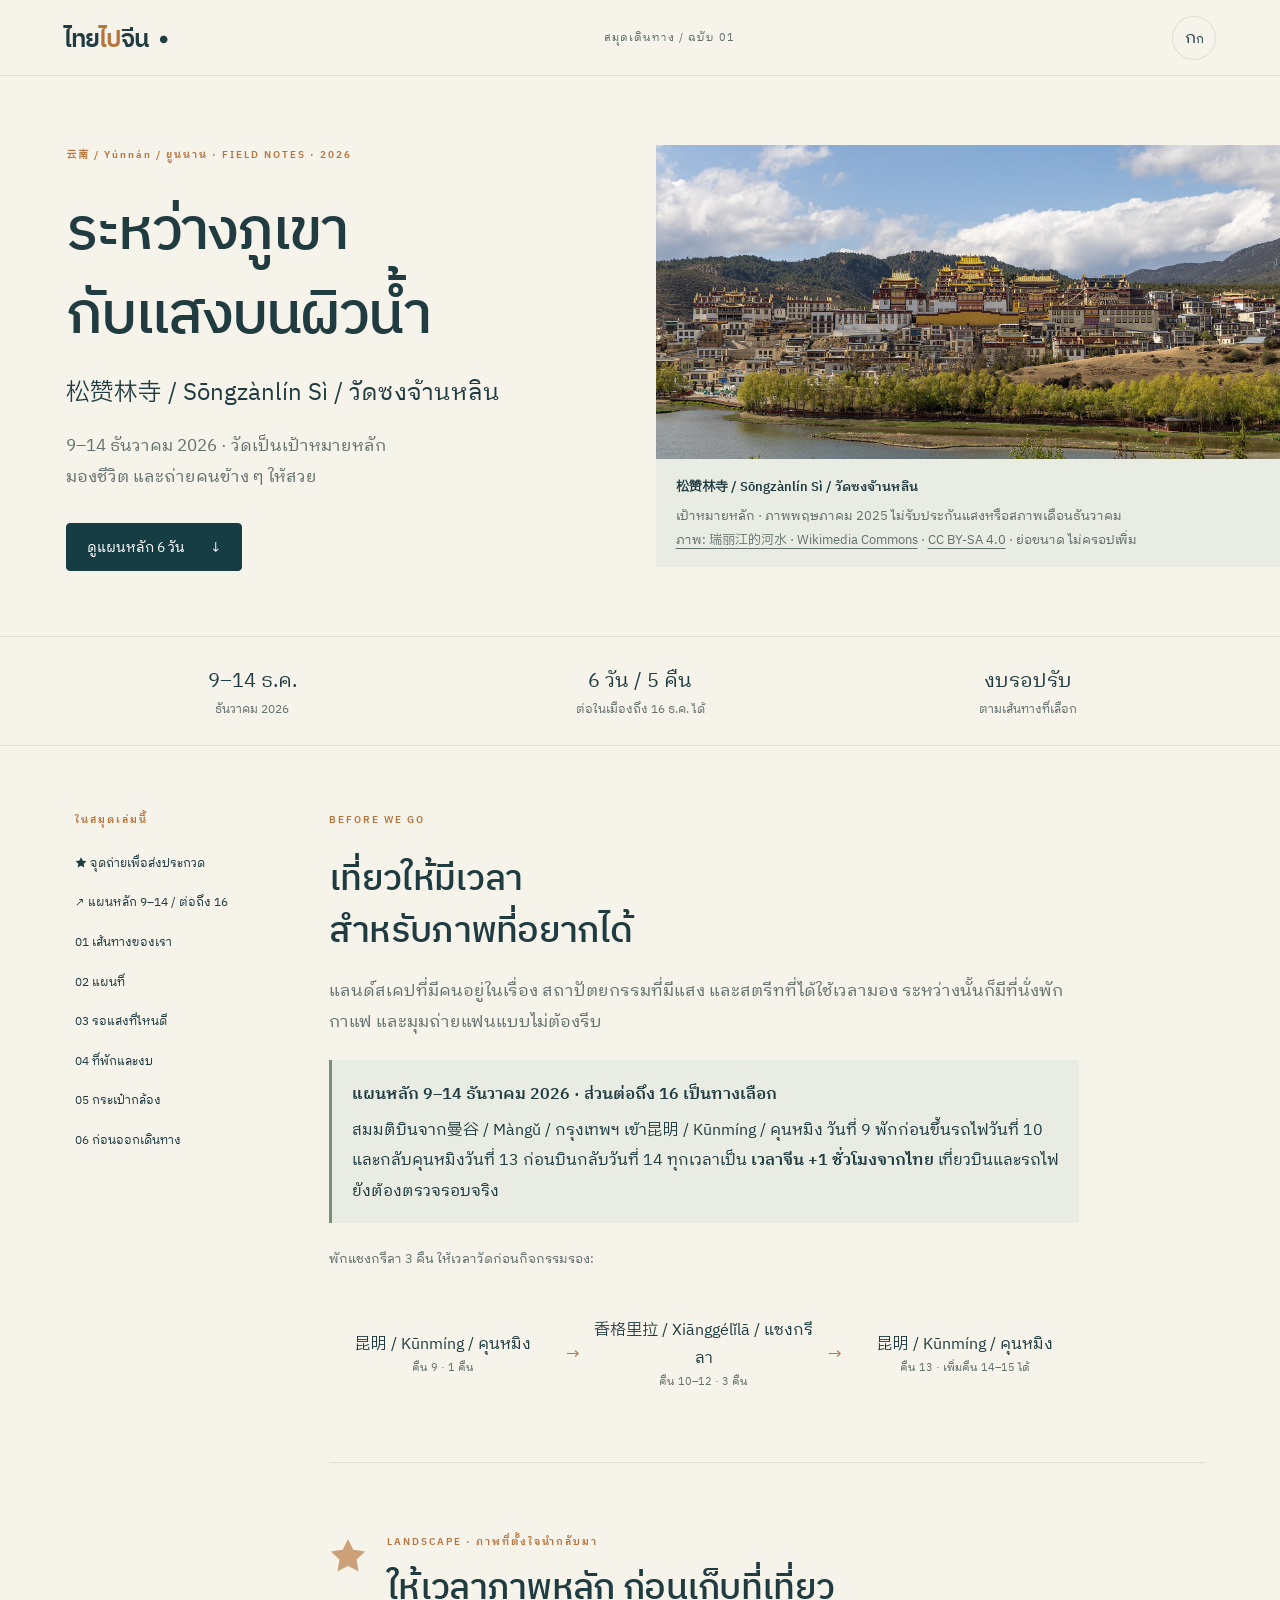
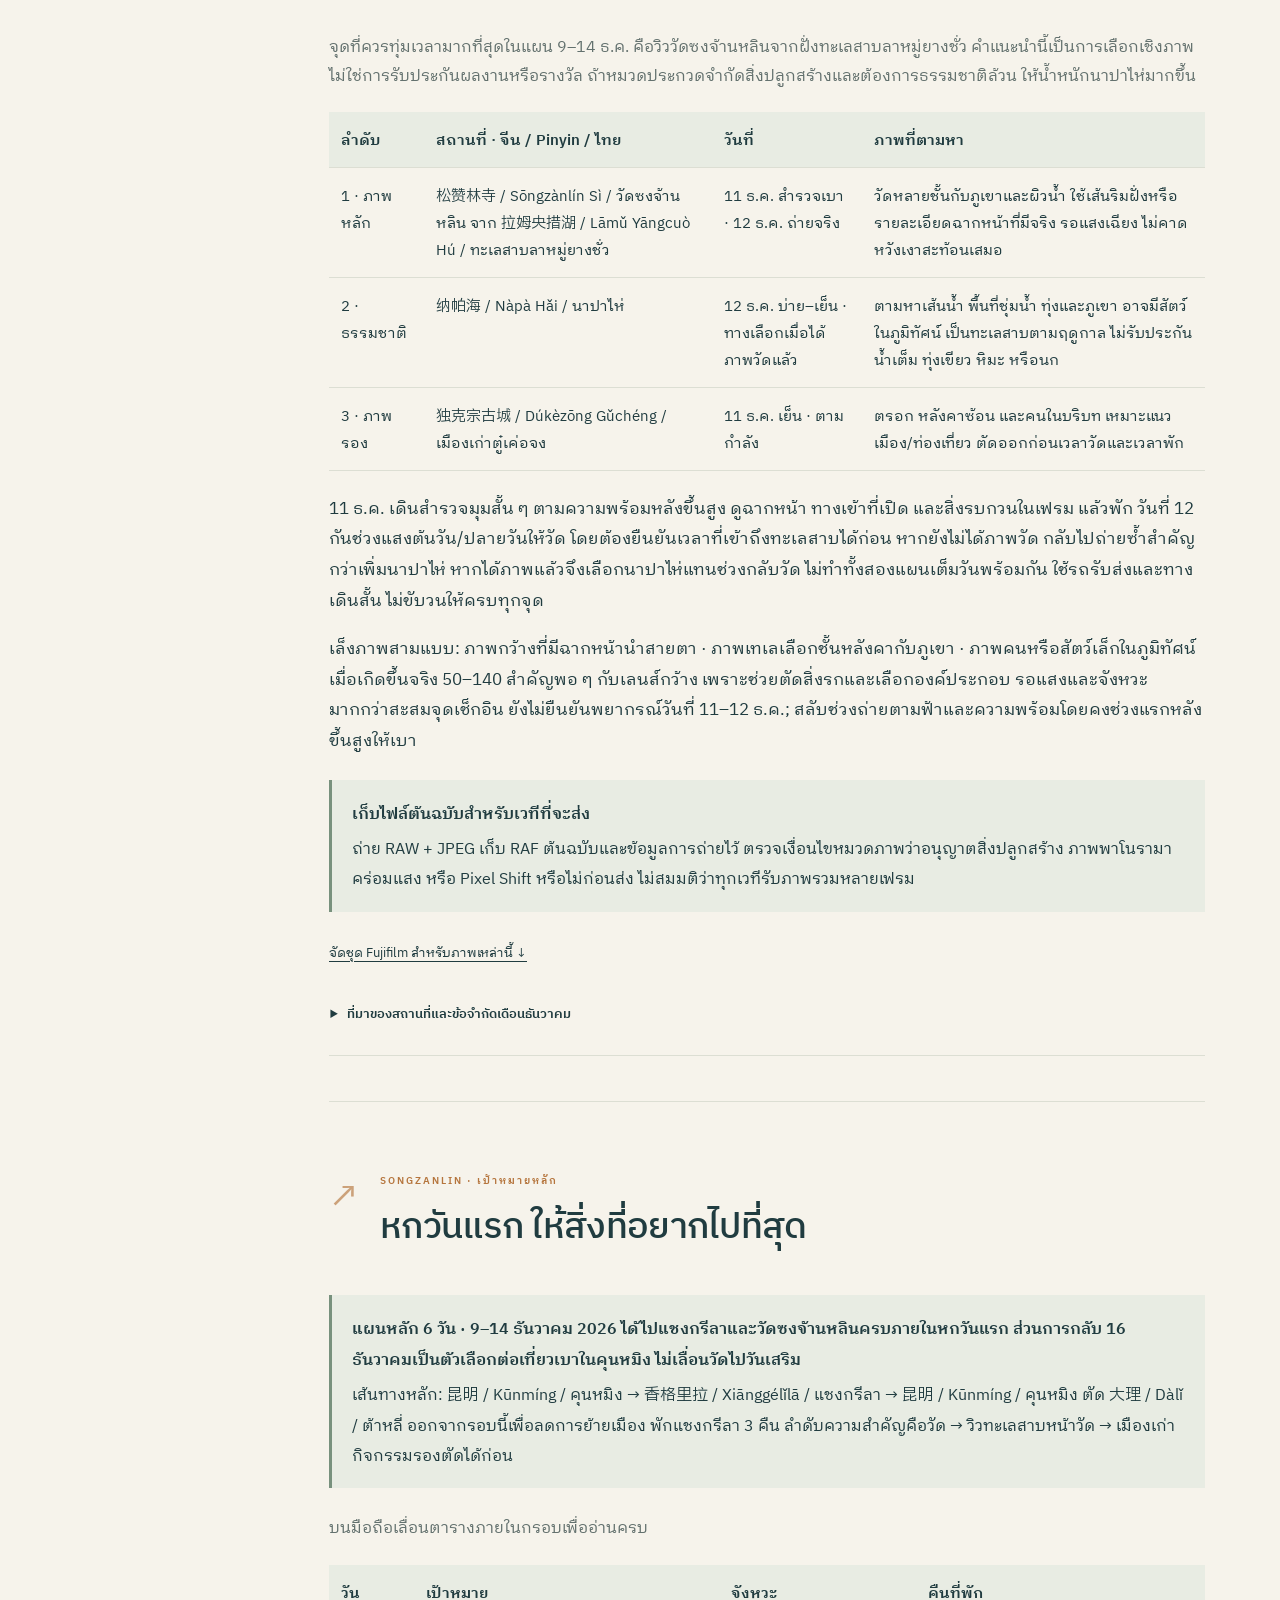
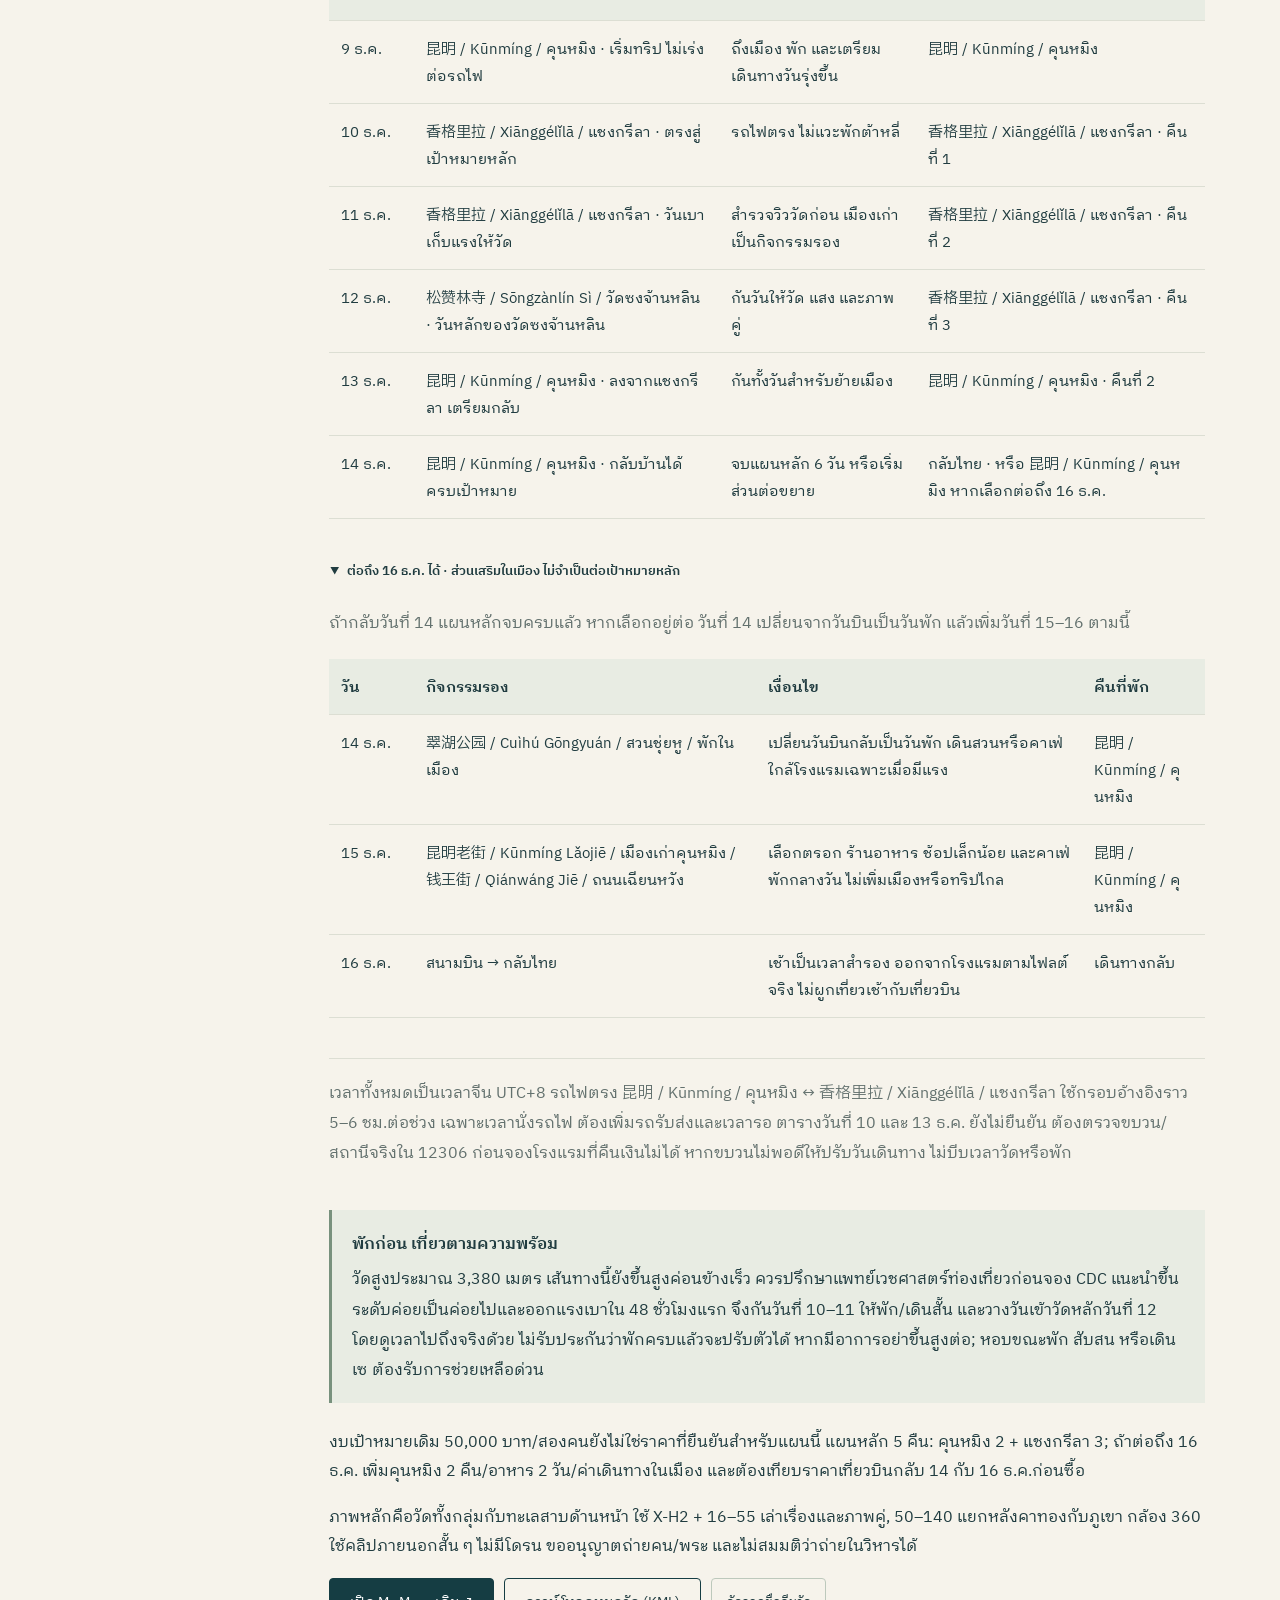
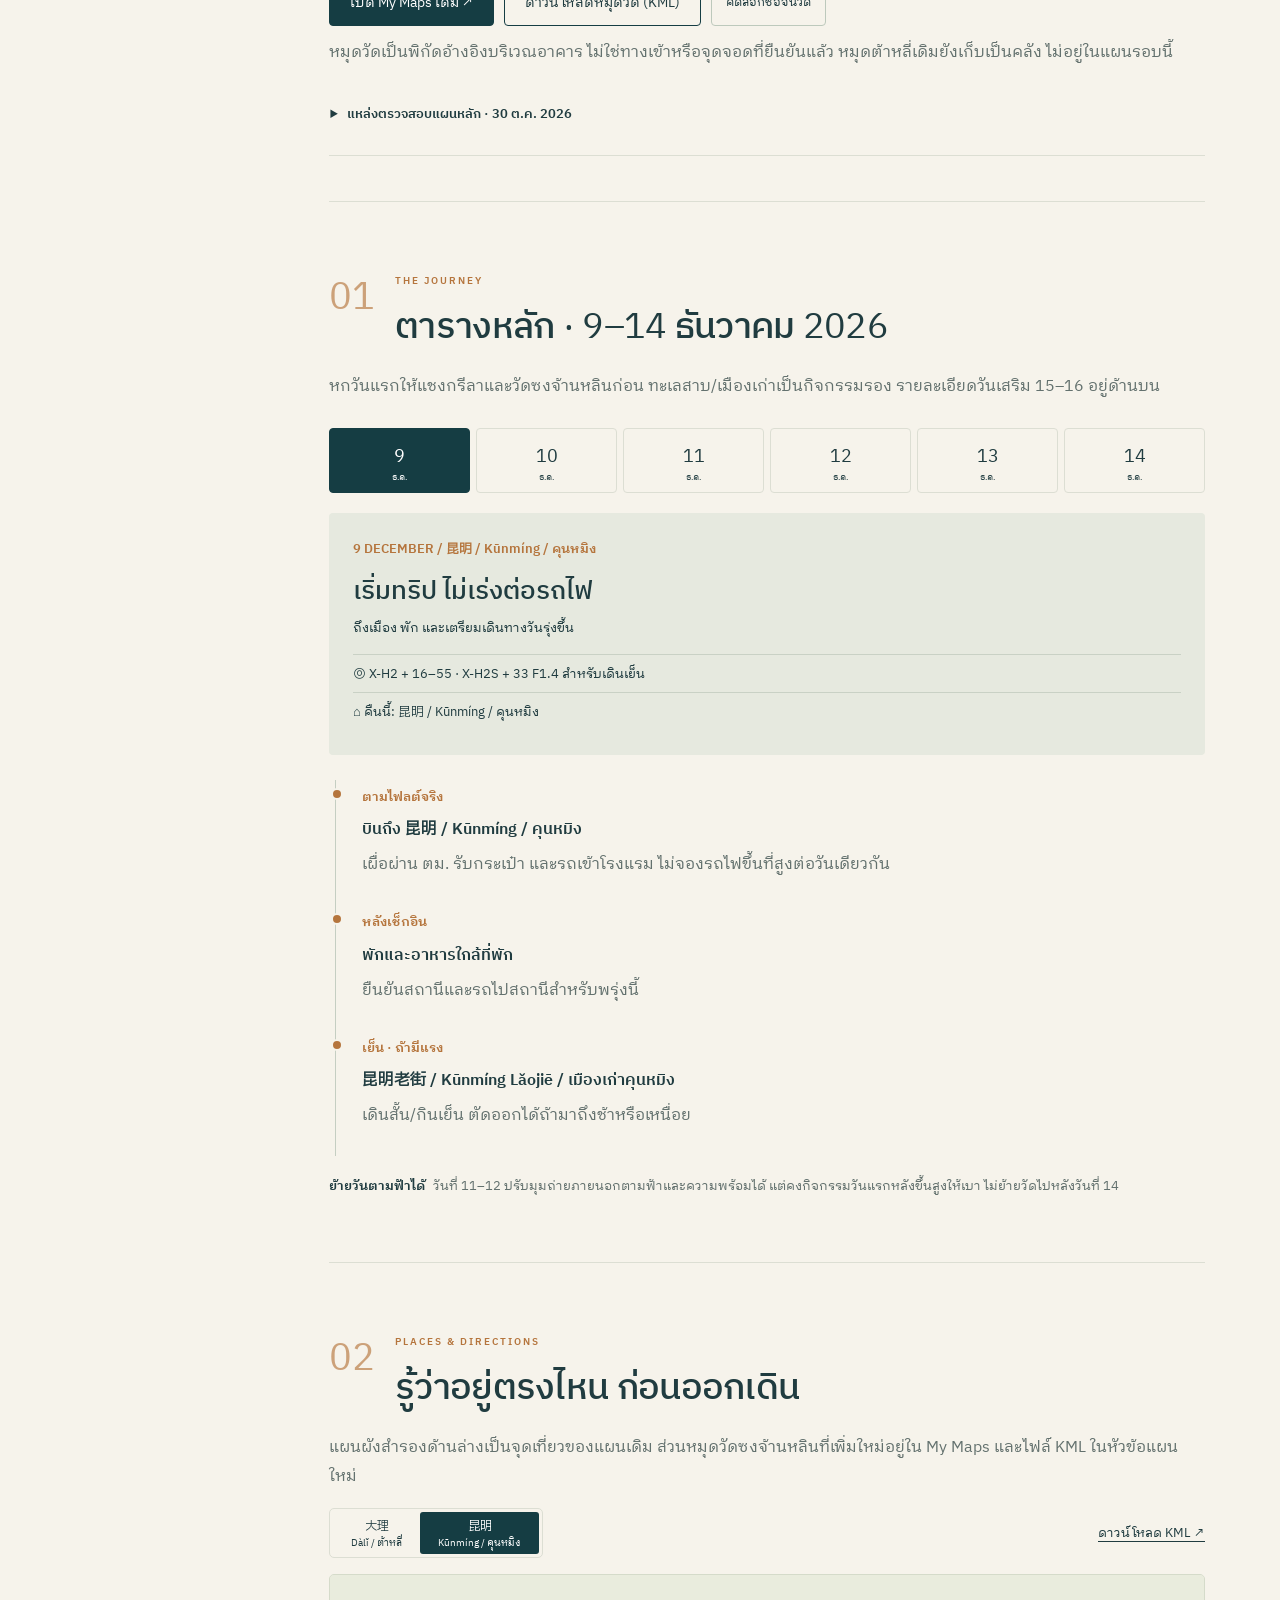
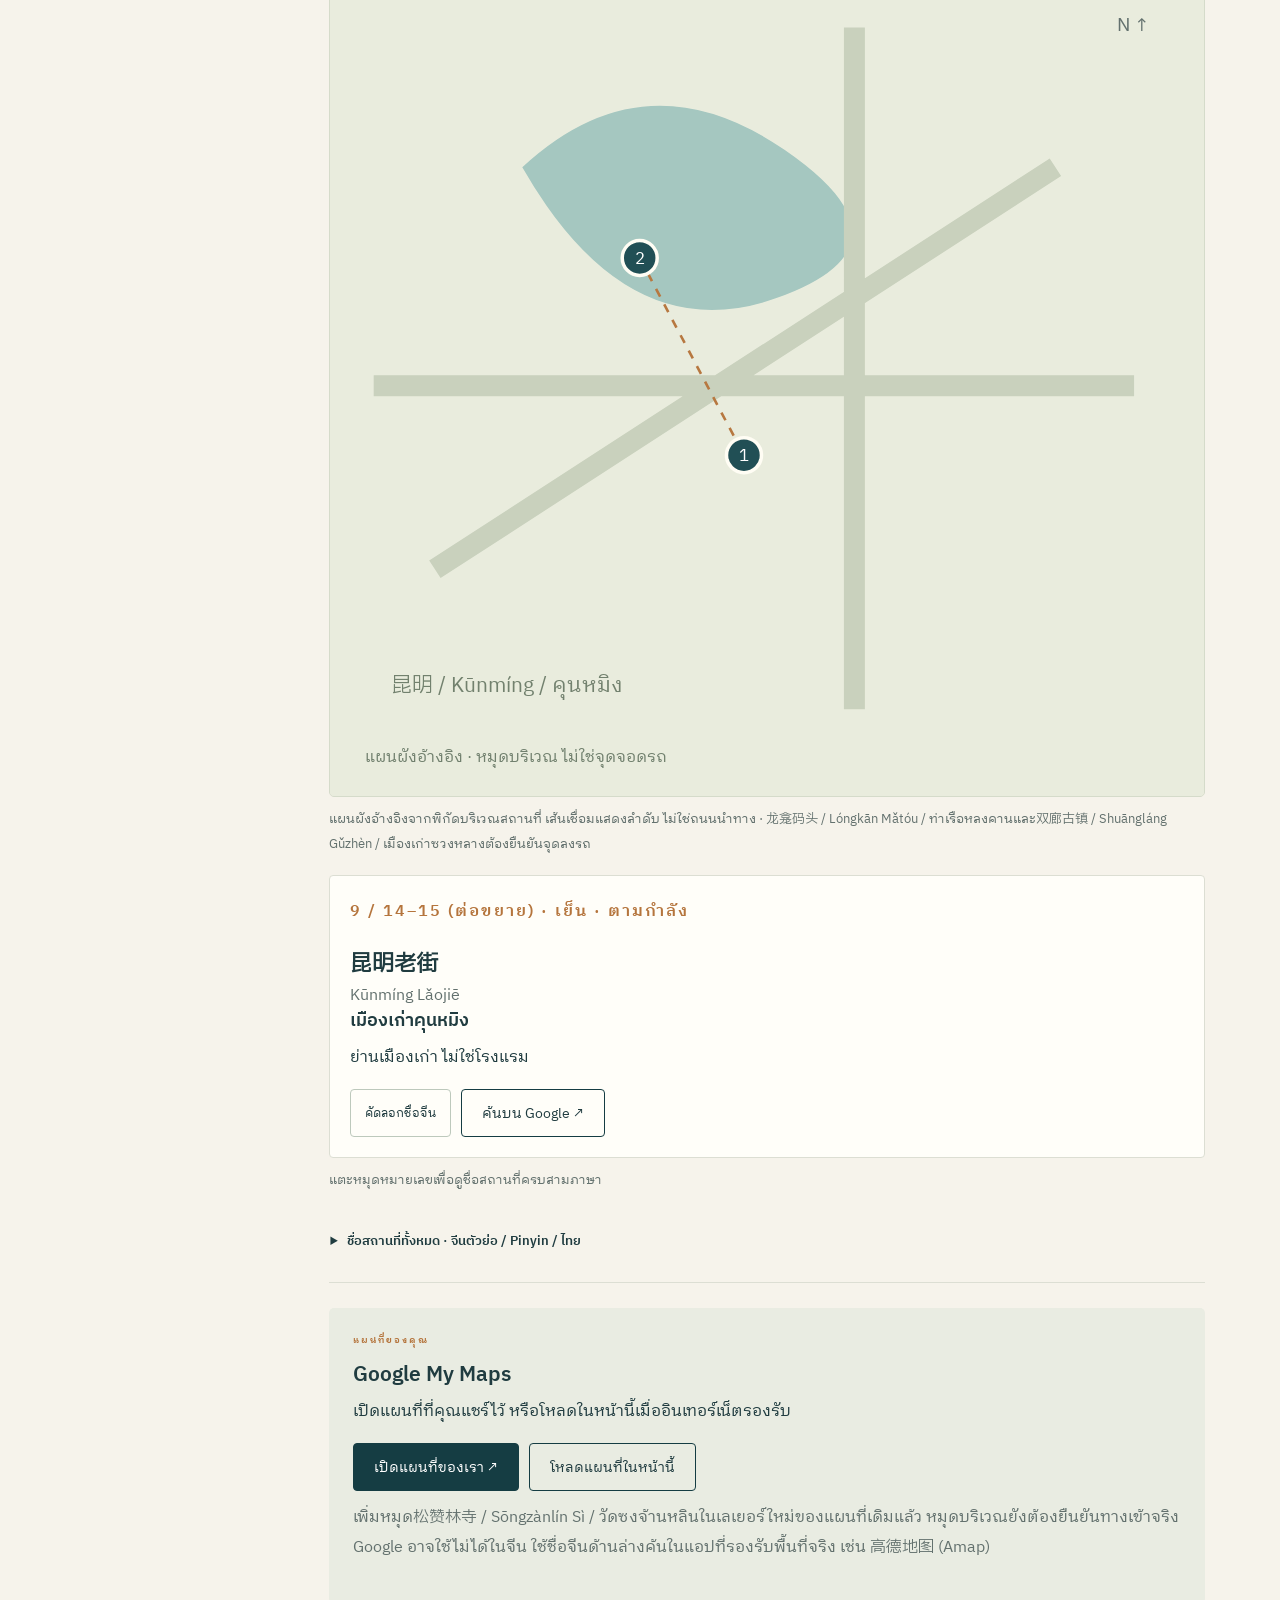
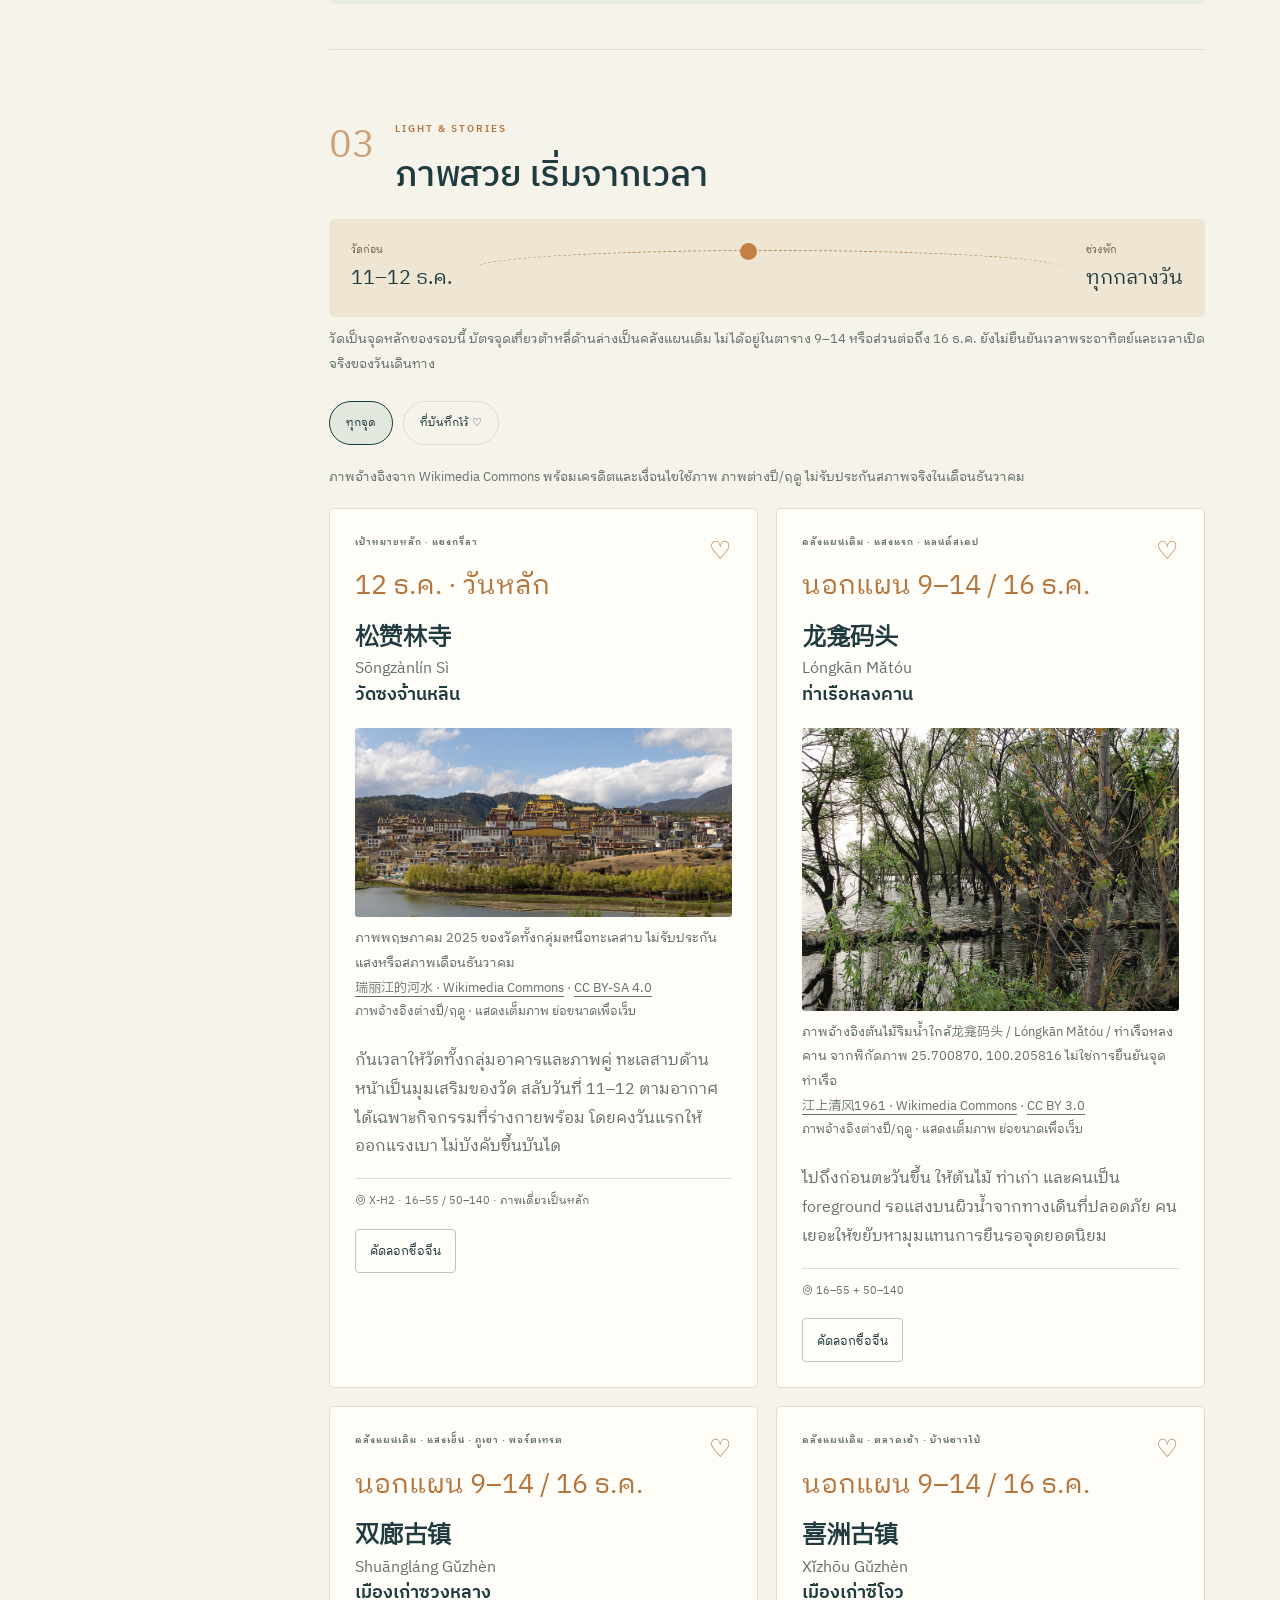
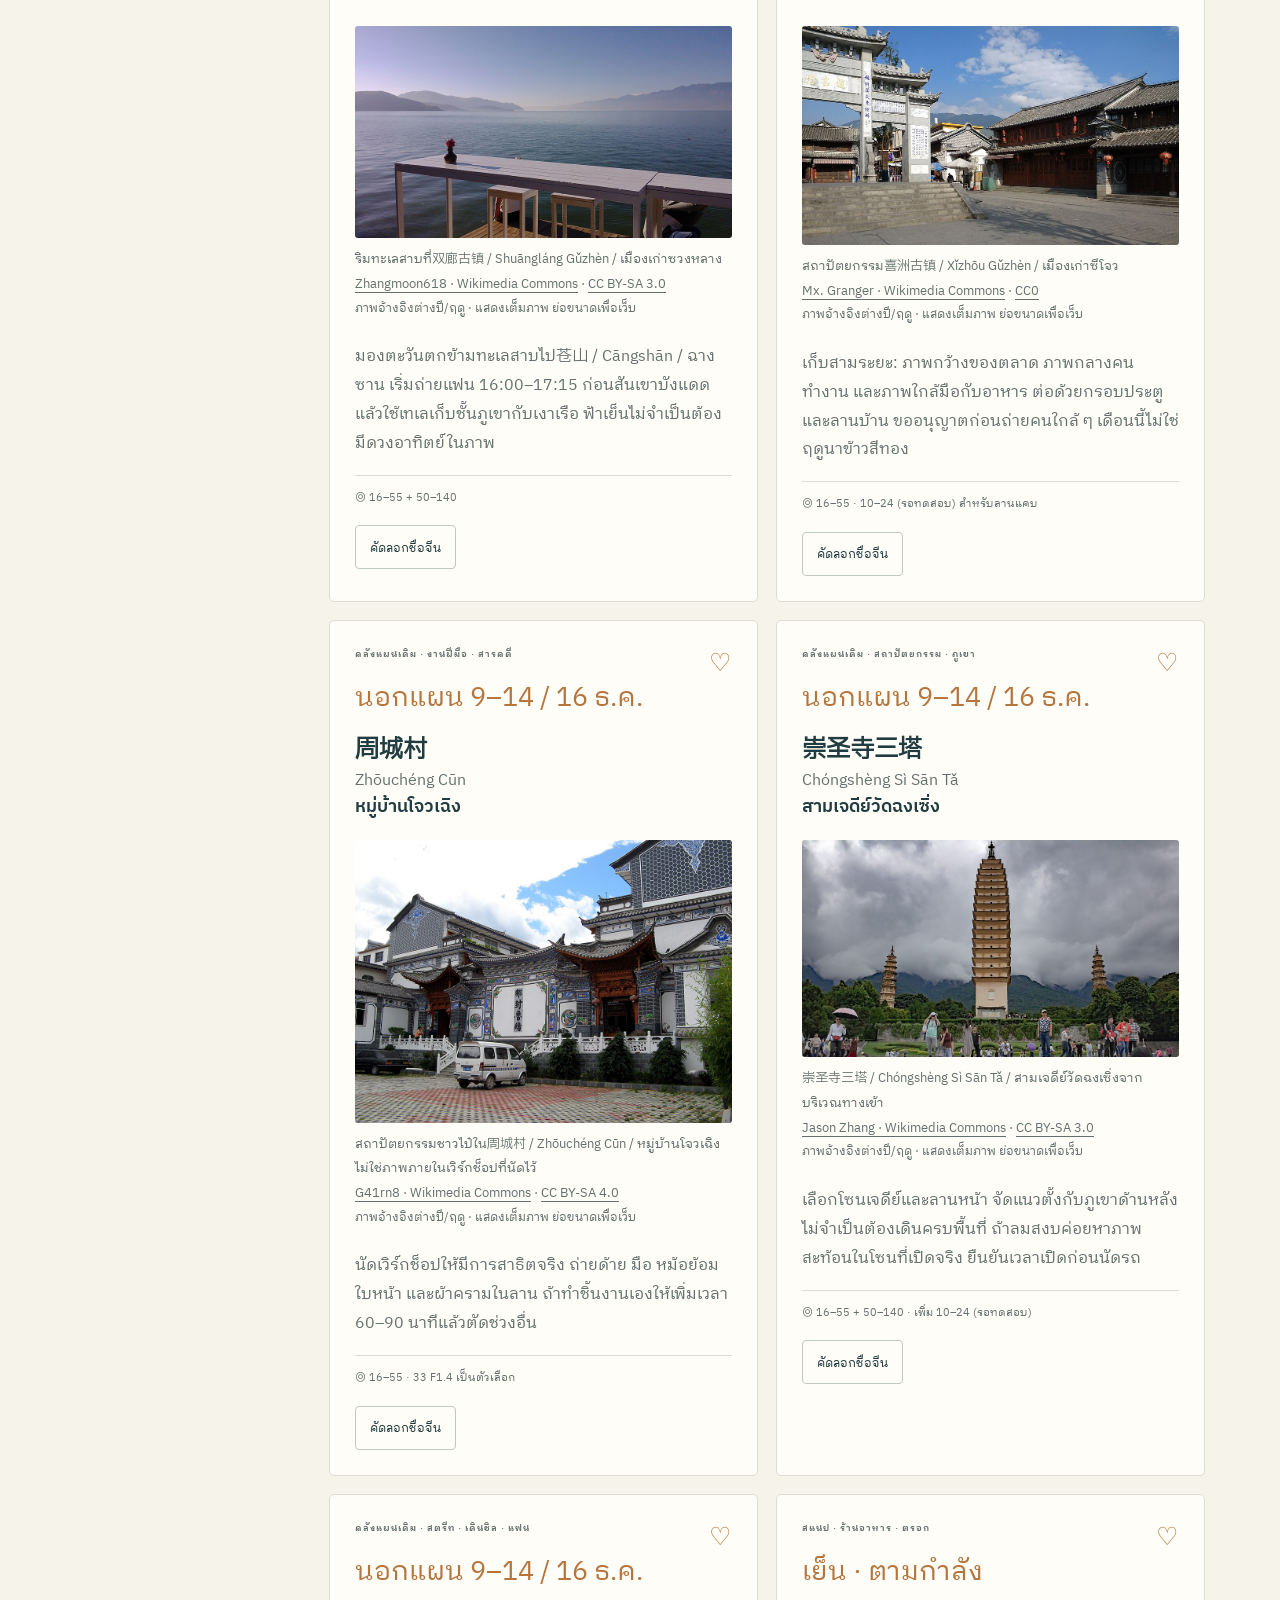
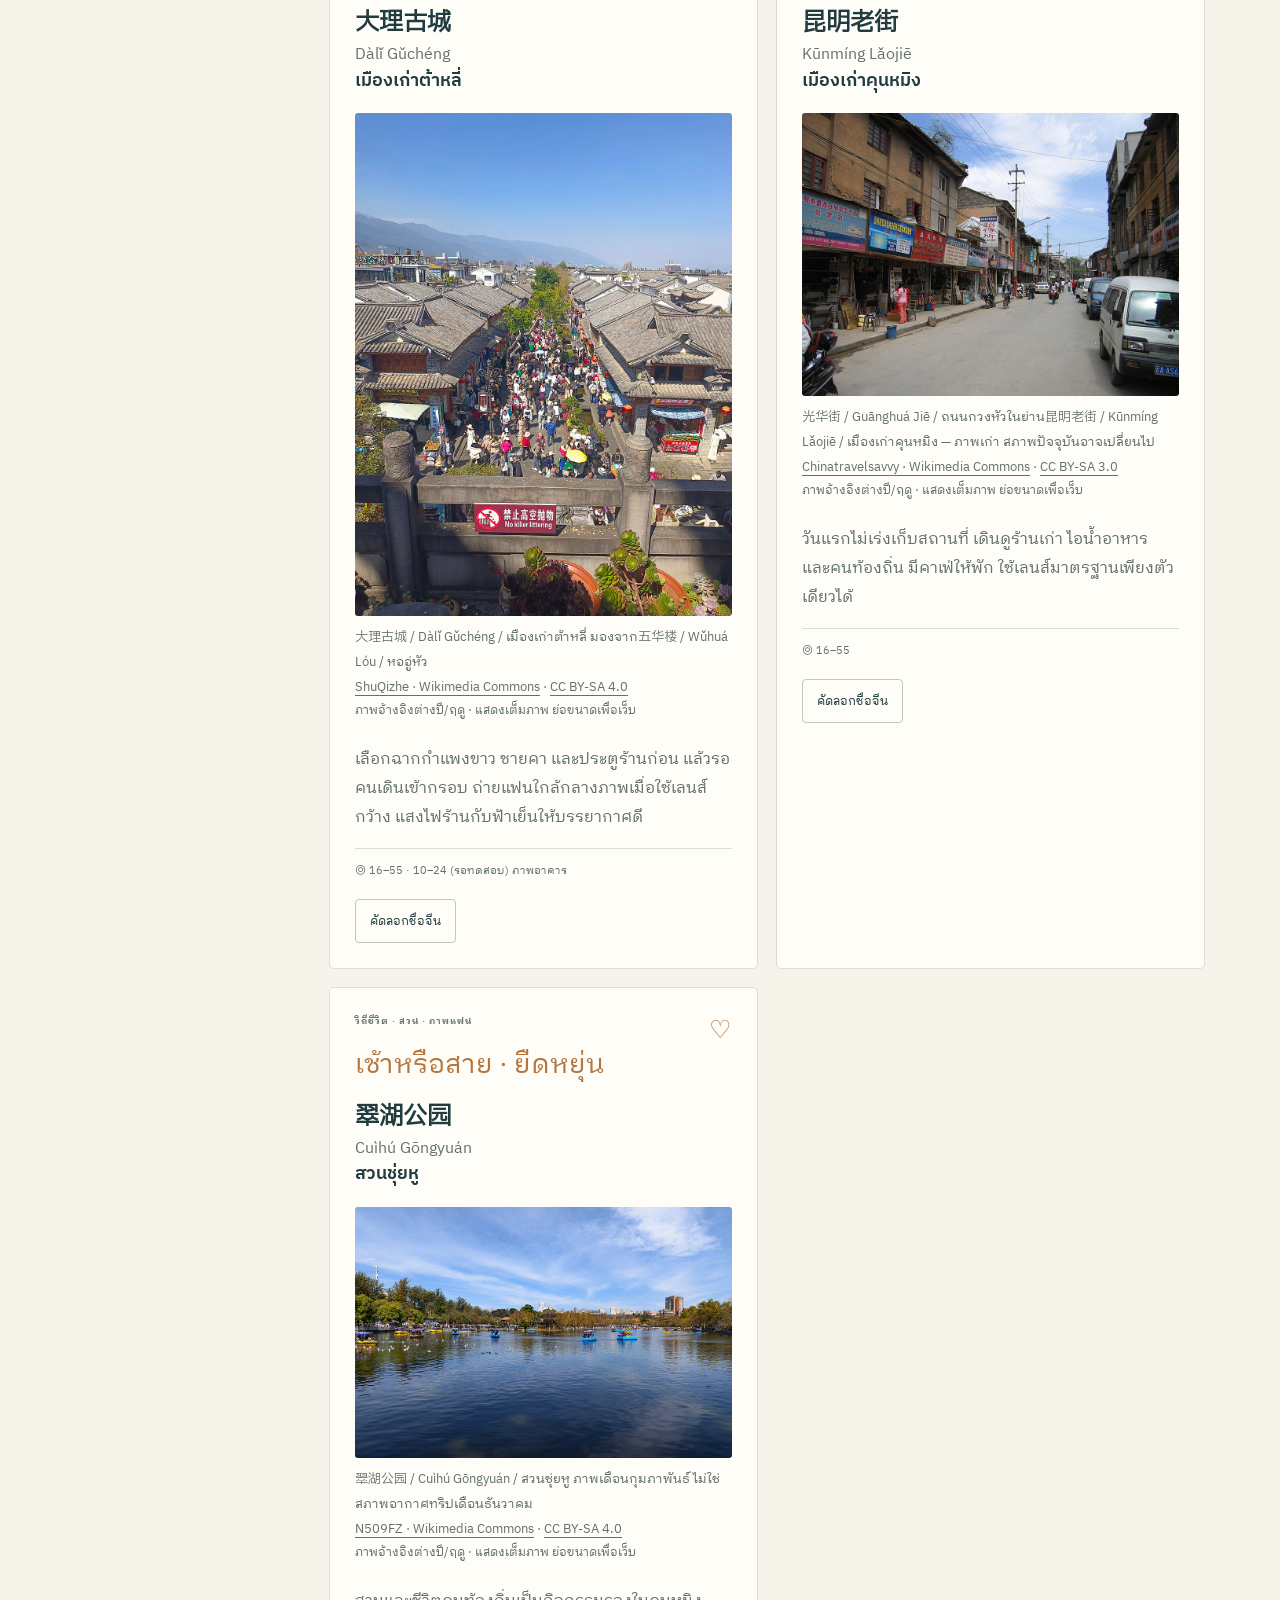
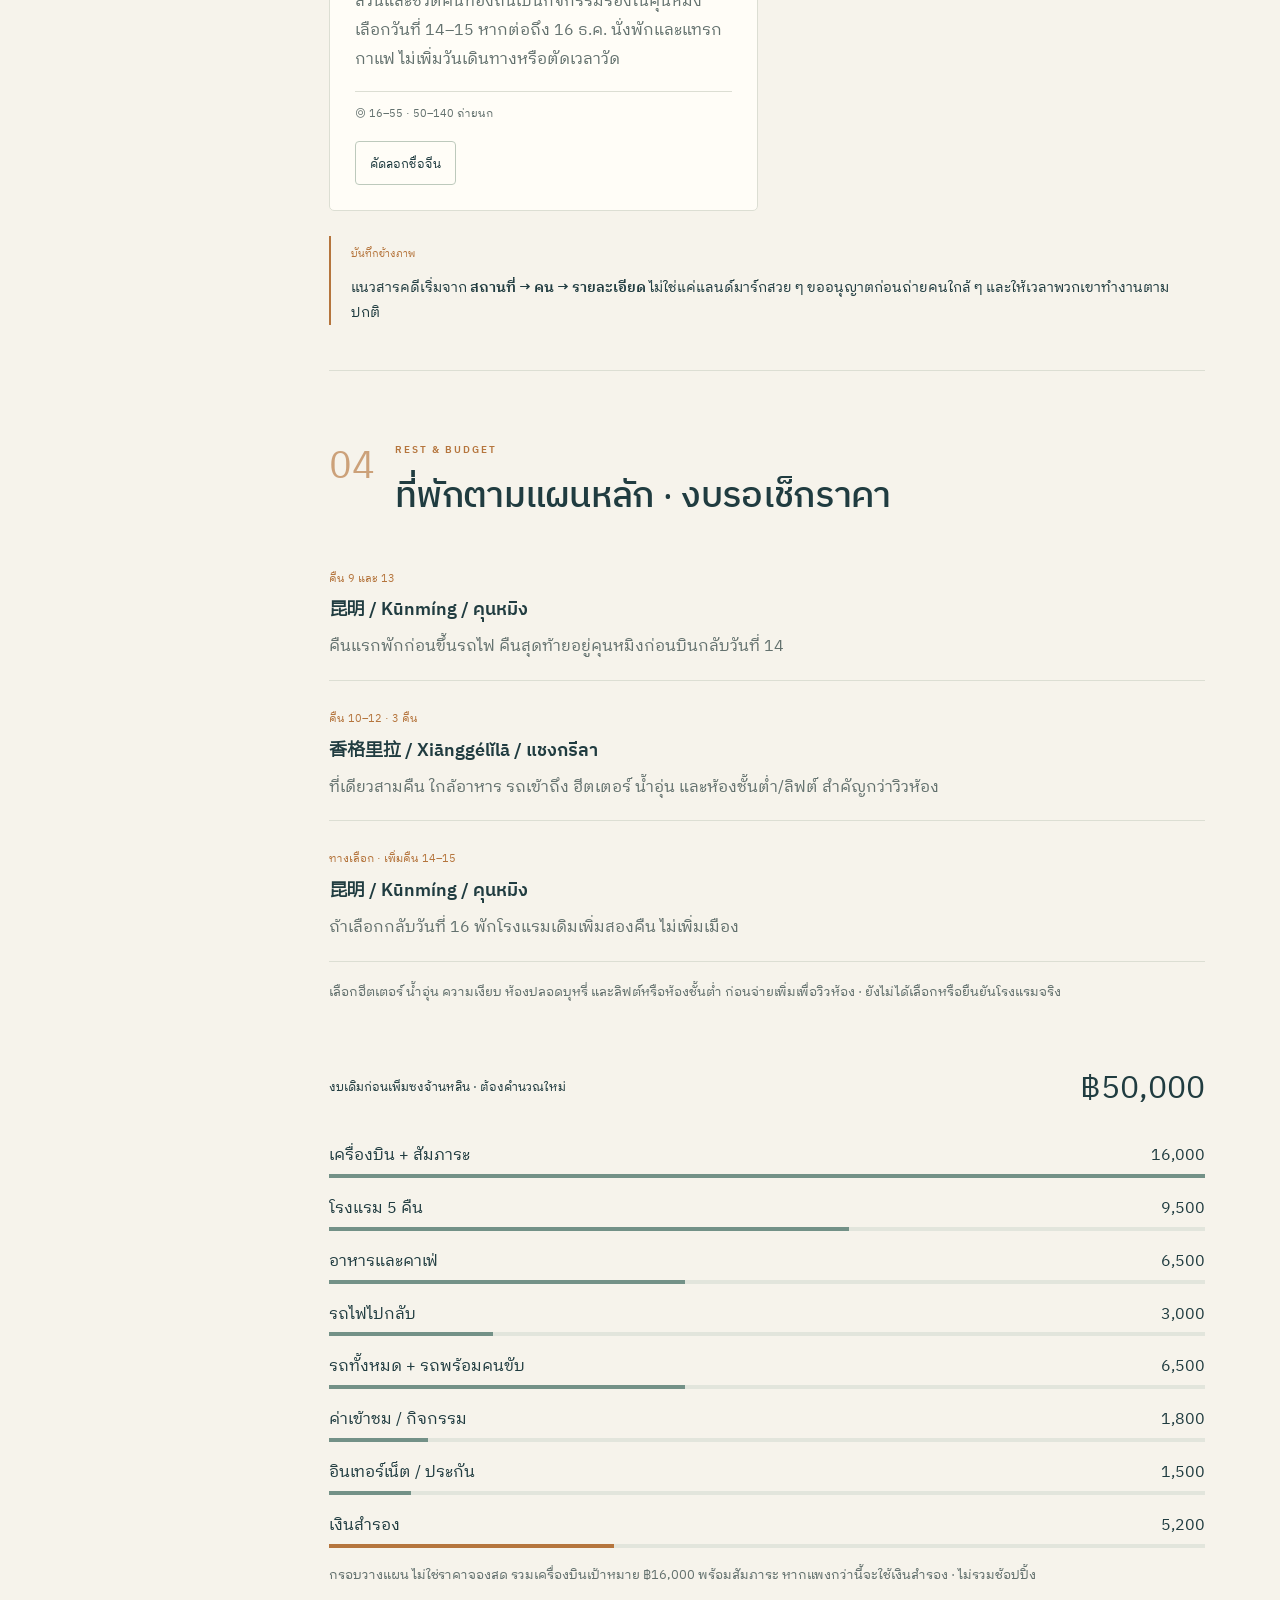
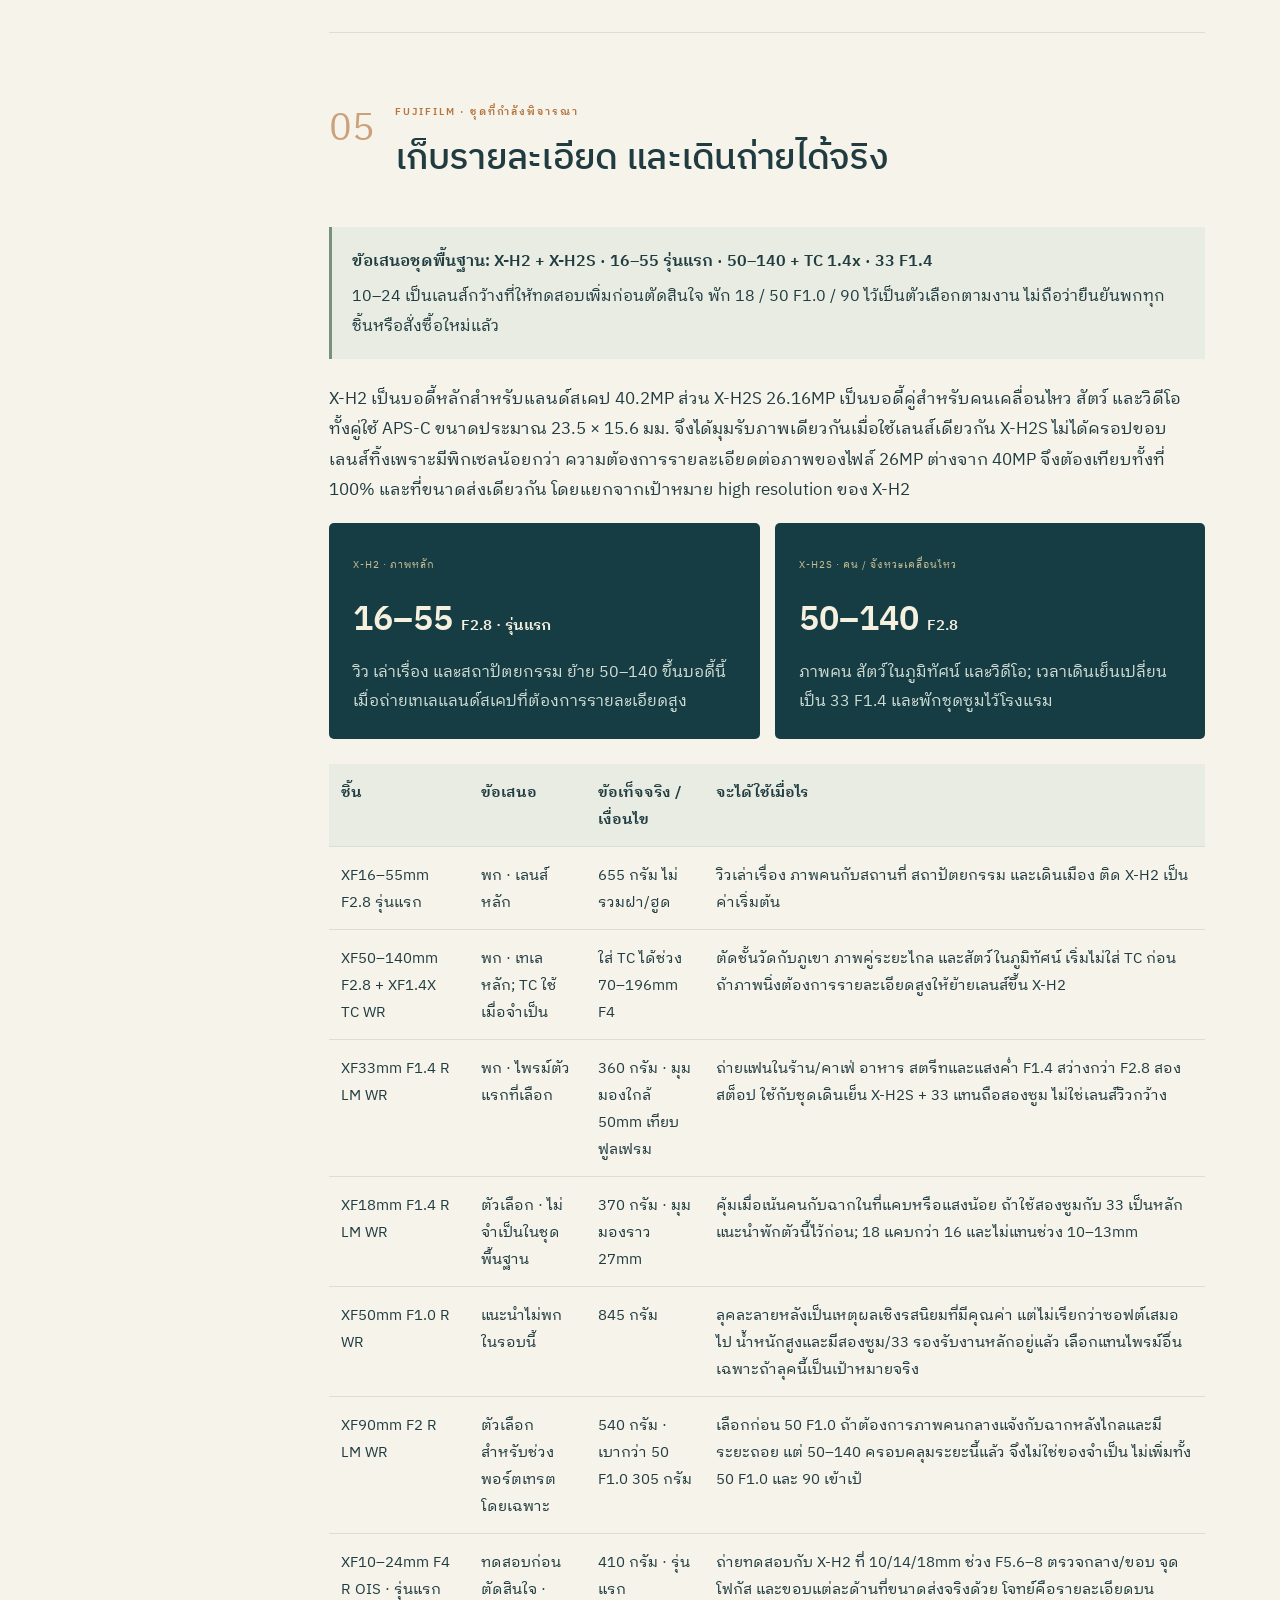
==== commit a151f59b: "Add landscape priorities and proposed Fujifilm travel kit" ====
--- a/site/index.html
+++ b/site/index.html
@@ -2,12 +2,11 @@
 <html lang="th"><head><meta charset="utf-8"><meta name="viewport" content="width=device-width,initial-scale=1,viewport-fit=cover"><meta name="theme-color" content="#153d43"><meta name="description" content="วัดซงจ้านหลินเป็นเป้าหลัก แผนคุนหมิง–แชงกรีลา 9–14 ธันวาคม 2026 ต่อเที่ยวในเมืองถึง 16 ธันวาคมได้ พร้อมภาพจริง ชื่อจีน/พินอิน/ไทย และ My Maps เดิม"><title>ไทยไปจีน — 松赞林寺 / Sōngzànlín Sì / วัดซงจ้านหลิน · 9–14 ธ.ค. 2026 · ต่อถึง 16 ได้</title><link rel="icon" href="assets/icon.svg" type="image/svg+xml"><link rel="manifest" href="manifest.webmanifest"><link rel="stylesheet" href="assets/fonts/fonts.css"><link rel="stylesheet" href="style.css"><script src="data.js" defer></script><script src="app.js" defer></script></head>
 <body><header class="masthead"><a href="#home" class="brand">ไทย<span>ไป</span>จีน<span class="brand-dot">●</span></a><span class="edition">สมุดเดินทาง / ฉบับ 01</span><button id="text-size" class="icon-button" aria-label="สลับขนาดตัวอักษร">ก<span>ก</span></button></header>
 <main id="home"><section class="cover"><div class="cover-text"><p class="eyebrow">云南 / Yúnnán / ยูนนาน · FIELD NOTES · 2026</p><h1>ระหว่างภูเขา<br>กับแสงบนผิวน้ำ</h1><p class="cover-sub">松赞林寺 / Sōngzànlín Sì / วัดซงจ้านหลิน</p><p class="cover-intro">9–14 ธันวาคม 2026 · วัดเป็นเป้าหมายหลัก<br>มองชีวิต และถ่ายคนข้าง ๆ ให้สวย</p><a class="primary" href="#route-options">ดูแผนหลัก 6 วัน <span>↓</span></a></div><figure class="cover-art"><img class="hero-photo" src="assets/photos/cover-songzanlin.jpg" width="1800" height="903" alt="松赞林寺 / Sōngzànlín Sì / วัดซงจ้านหลิน ทั้งกลุ่มอาคารหลังคาทองเหนือทะเลสาบ" fetchpriority="high" decoding="async"><figcaption class="art-caption"><strong><span lang="zh-CN">松赞林寺</span> / <span lang="zh-Latn">Sōngzànlín Sì</span> / วัดซงจ้านหลิน</strong><span>เป้าหมายหลัก · ภาพพฤษภาคม 2025 ไม่รับประกันแสงหรือสภาพเดือนธันวาคม</span><span><a href="https://commons.wikimedia.org/wiki/File:%E6%9D%BE%E8%B5%9E%E6%9E%97%E5%AF%BA_-_%E5%85%A8%E6%99%AF_-_2025-05-07_09_(cropped).jpg" target="_blank" rel="noopener">ภาพ: 瑞丽江的河水 · Wikimedia Commons</a> · <a href="https://creativecommons.org/licenses/by-sa/4.0" target="_blank" rel="noopener">CC BY-SA 4.0</a> · ย่อขนาด ไม่ครอปเพิ่ม</span></figcaption></figure><div class="cover-facts"><div><b>9–14 ธ.ค.</b><span>ธันวาคม 2026</span></div><div><b>6 วัน / 5 คืน</b><span>ต่อในเมืองถึง 16 ธ.ค. ได้</span></div><div><b>งบรอปรับ</b><span>ตามเส้นทางที่เลือก</span></div></div></section>
-<div class="reader-wrap"><aside class="book-index"><p class="eyebrow">ในสมุดเล่มนี้</p><a href="#route-options">↗ แผนหลัก 9–14 / ต่อถึง 16</a><a href="#journey">01 เส้นทางของเรา</a><a href="#map">02 แผนที่</a><a href="#shots">03 รอแสงที่ไหนดี</a><a href="#stay">04 ที่พักและงบ</a><a href="#gear">05 กระเป๋ากล้อง</a><a href="#ready">06 ก่อนออกเดินทาง</a></aside><div class="chapters">
+<div class="reader-wrap"><aside class="book-index"><p class="eyebrow">ในสมุดเล่มนี้</p><a href="#photo-priority">★ จุดถ่ายเพื่อส่งประกวด</a><a href="#route-options">↗ แผนหลัก 9–14 / ต่อถึง 16</a><a href="#journey">01 เส้นทางของเรา</a><a href="#map">02 แผนที่</a><a href="#shots">03 รอแสงที่ไหนดี</a><a href="#stay">04 ที่พักและงบ</a><a href="#gear">05 กระเป๋ากล้อง</a><a href="#ready">06 ก่อนออกเดินทาง</a></aside><div class="chapters">
 <section class="intro"><p class="eyebrow">BEFORE WE GO</p><h2>เที่ยวให้มีเวลา<br>สำหรับภาพที่อยากได้</h2><p>แลนด์สเคปที่มีคนอยู่ในเรื่อง สถาปัตยกรรมที่มีแสง และสตรีทที่ได้ใช้เวลามอง ระหว่างนั้นก็มีที่นั่งพัก กาแฟ และมุมถ่ายแฟนแบบไม่ต้องรีบ</p><div class="notice"><b>แผนหลัก 9–14 ธันวาคม 2026 · ส่วนต่อถึง 16 เป็นทางเลือก</b><p>สมมติบินจาก曼谷 / Màngǔ / กรุงเทพฯ เข้า昆明 / Kūnmíng / คุนหมิง วันที่ 9 พักก่อนขึ้นรถไฟวันที่ 10 และกลับคุนหมิงวันที่ 13 ก่อนบินกลับวันที่ 14 ทุกเวลาเป็น <strong>เวลาจีน +1 ชั่วโมงจากไทย</strong> เที่ยวบินและรถไฟยังต้องตรวจรอบจริง</p></div><p class="caption">พักแชงกรีลา 3 คืน ให้เวลาวัดก่อนกิจกรรมรอง:</p><div class="route-strip"><span>昆明 / Kūnmíng / คุนหมิง<small>คืน 9 · 1 คืน</small></span><i>→</i><span>香格里拉 / Xiānggélǐlā / แชงกรีลา<small>คืน 10–12 · 3 คืน</small></span><i>→</i><span>昆明 / Kūnmíng / คุนหมิง<small>คืน 13 · เพิ่มคืน 14–15 ได้</small></span></div></section>
-<section id="route-options" class="chapter"><div class="section-heading"><span class="chapter-num">↗</span><div><p class="eyebrow">SONGZANLIN · เป้าหมายหลัก</p><h2>หกวันแรก ให้สิ่งที่อยากไปที่สุด</h2></div></div><div class="notice"><b>แผนหลัก 6 วัน · 9–14 ธันวาคม 2026 ได้ไปแชงกรีลาและวัดซงจ้านหลินครบภายในหกวันแรก ส่วนการกลับ 16 ธันวาคมเป็นตัวเลือกต่อเที่ยวเบาในคุนหมิง ไม่เลื่อนวัดไปวันเสริม</b><p>เส้นทางหลัก: 昆明 / Kūnmíng / คุนหมิง → 香格里拉 / Xiānggélǐlā / แชงกรีลา → 昆明 / Kūnmíng / คุนหมิง ตัด 大理 / Dàlǐ / ต้าหลี่ ออกจากรอบนี้เพื่อลดการย้ายเมือง พักแชงกรีลา 3 คืน ลำดับความสำคัญคือวัด → วิวทะเลสาบหน้าวัด → เมืองเก่า กิจกรรมรองตัดได้ก่อน</p></div><p class="caption">บนมือถือเลื่อนตารางภายในกรอบเพื่ออ่านครบ</p><div class="table-scroll" tabindex="0" role="region" aria-label="ตารางเลื่อนแนวนอน"><table><thead><tr><th scope="col">วัน</th><th scope="col">เป้าหมาย</th><th scope="col">จังหวะ</th><th scope="col">คืนที่พัก</th></tr></thead><tbody><tr><td>9 ธ.ค.</td><td>昆明 / Kūnmíng / คุนหมิง · เริ่มทริป ไม่เร่งต่อรถไฟ</td><td>ถึงเมือง พัก และเตรียมเดินทางวันรุ่งขึ้น</td><td>昆明 / Kūnmíng / คุนหมิง</td></tr><tr><td>10 ธ.ค.</td><td>香格里拉 / Xiānggélǐlā / แชงกรีลา · ตรงสู่เป้าหมายหลัก</td><td>รถไฟตรง ไม่แวะพักต้าหลี่</td><td>香格里拉 / Xiānggélǐlā / แชงกรีลา · คืนที่ 1</td></tr><tr><td>11 ธ.ค.</td><td>香格里拉 / Xiānggélǐlā / แชงกรีลา · วันเบา เก็บแรงให้วัด</td><td>สำรวจวิววัดก่อน เมืองเก่าเป็นกิจกรรมรอง</td><td>香格里拉 / Xiānggélǐlā / แชงกรีลา · คืนที่ 2</td></tr><tr><td>12 ธ.ค.</td><td>松赞林寺 / Sōngzànlín Sì / วัดซงจ้านหลิน · วันหลักของวัดซงจ้านหลิน</td><td>กันวันให้วัด แสง และภาพคู่</td><td>香格里拉 / Xiānggélǐlā / แชงกรีลา · คืนที่ 3</td></tr><tr><td>13 ธ.ค.</td><td>昆明 / Kūnmíng / คุนหมิง · ลงจากแชงกรีลา เตรียมกลับ</td><td>กันทั้งวันสำหรับย้ายเมือง</td><td>昆明 / Kūnmíng / คุนหมิง · คืนที่ 2</td></tr><tr><td>14 ธ.ค.</td><td>昆明 / Kūnmíng / คุนหมิง · กลับบ้านได้ครบเป้าหมาย</td><td>จบแผนหลัก 6 วัน หรือเริ่มส่วนต่อขยาย</td><td>กลับไทย · หรือ 昆明 / Kūnmíng / คุนหมิง หากเลือกต่อถึง 16 ธ.ค.</td></tr></tbody></table></div><details open><summary>ต่อถึง 16 ธ.ค. ได้ · ส่วนเสริมในเมือง ไม่จำเป็นต่อเป้าหมายหลัก</summary><p>ถ้ากลับวันที่ 14 แผนหลักจบครบแล้ว หากเลือกอยู่ต่อ วันที่ 14 เปลี่ยนจากวันบินเป็นวันพัก แล้วเพิ่มวันที่ 15–16 ตามนี้</p><div class="table-scroll" tabindex="0" role="region" aria-label="ตารางเลื่อนแนวนอน"><table><thead><tr><th scope="col">วัน</th><th scope="col">กิจกรรมรอง</th><th scope="col">เงื่อนไข</th><th scope="col">คืนที่พัก</th></tr></thead><tbody><tr><td>14 ธ.ค.</td><td>翠湖公园 / Cuìhú Gōngyuán / สวนชุ่ยหู / พักในเมือง</td><td>เปลี่ยนวันบินกลับเป็นวันพัก เดินสวนหรือคาเฟ่ใกล้โรงแรมเฉพาะเมื่อมีแรง</td><td>昆明 / Kūnmíng / คุนหมิง</td></tr><tr><td>15 ธ.ค.</td><td>昆明老街 / Kūnmíng Lǎojiē / เมืองเก่าคุนหมิง / 钱王街 / Qiánwáng Jiē / ถนนเฉียนหวัง</td><td>เลือกตรอก ร้านอาหาร ช้อปเล็กน้อย และคาเฟ่ พักกลางวัน ไม่เพิ่มเมืองหรือทริปไกล</td><td>昆明 / Kūnmíng / คุนหมิง</td></tr><tr><td>16 ธ.ค.</td><td>สนามบิน → กลับไทย</td><td>เช้าเป็นเวลาสำรอง ออกจากโรงแรมตามไฟลต์จริง ไม่ผูกเที่ยวเช้ากับเที่ยวบิน</td><td>เดินทางกลับ</td></tr></tbody></table></div></details><p class="note">เวลาทั้งหมดเป็นเวลาจีน UTC+8 รถไฟตรง 昆明 / Kūnmíng / คุนหมิง ↔ 香格里拉 / Xiānggélǐlā / แชงกรีลา ใช้กรอบอ้างอิงราว 5–6 ชม.ต่อช่วง เฉพาะเวลานั่งรถไฟ ต้องเพิ่มรถรับส่งและเวลารอ ตารางวันที่ 10 และ 13 ธ.ค. ยังไม่ยืนยัน ต้องตรวจขบวน/สถานีจริงใน 12306 ก่อนจองโรงแรมที่คืนเงินไม่ได้ หากขบวนไม่พอดีให้ปรับวันเดินทาง ไม่บีบเวลาวัดหรือพัก</p><div class="notice"><b>พักก่อน เที่ยวตามความพร้อม</b><p>วัดสูงประมาณ 3,380 เมตร เส้นทางนี้ยังขึ้นสูงค่อนข้างเร็ว ควรปรึกษาแพทย์เวชศาสตร์ท่องเที่ยวก่อนจอง CDC แนะนำขึ้นระดับค่อยเป็นค่อยไปและออกแรงเบาใน 48 ชั่วโมงแรก จึงกันวันที่ 10–11 ให้พัก/เดินสั้น และวางวันเข้าวัดหลักวันที่ 12 โดยดูเวลาไปถึงจริงด้วย ไม่รับประกันว่าพักครบแล้วจะปรับตัวได้ หากมีอาการอย่าขึ้นสูงต่อ; หอบขณะพัก สับสน หรือเดินเซ ต้องรับการช่วยเหลือด่วน</p></div><p>งบเป้าหมายเดิม 50,000 บาท/สองคนยังไม่ใช่ราคาที่ยืนยันสำหรับแผนนี้ แผนหลัก 5 คืน: คุนหมิง 2 + แชงกรีลา 3; ถ้าต่อถึง 16 ธ.ค. เพิ่มคุนหมิง 2 คืน/อาหาร 2 วัน/ค่าเดินทางในเมือง และต้องเทียบราคาเที่ยวบินกลับ 14 กับ 16 ธ.ค.ก่อนซื้อ</p><p>ภาพหลักคือวัดทั้งกลุ่มกับทะเลสาบด้านหน้า ใช้ 12–40 เล่าเรื่องและภาพคู่, 40–150 แยกหลังคาทองกับภูเขา กล้อง 360 ใช้คลิปภายนอกสั้น ๆ ไม่มีโดรน ขออนุญาตถ่ายคน/พระ และไม่สมมติว่าถ่ายในวิหารได้</p><div class="button-row"><a class="primary" href="https://www.google.com/maps/d/viewer?mid=1lE7UFUHc2npUgthw_yn-MtbtvPUCnrU" target="_blank" rel="noopener">เปิด My Maps เดิม ↗</a><a class="secondary" href="Songzanlin_2026_Addition.kml" download>ดาวน์โหลดหมุดวัด (KML)</a><button class="copy-button" data-copy="松赞林寺">คัดลอกชื่อจีนวัด</button></div><p class="caption">หมุดวัดเป็นพิกัดอ้างอิงบริเวณอาคาร ไม่ใช่ทางเข้าหรือจุดจอดที่ยืนยันแล้ว หมุดต้าหลี่เดิมยังเก็บเป็นคลัง ไม่อยู่ในแผนรอบนี้</p><details class="sources"><summary>แหล่งตรวจสอบแผนหลัก · 30 ต.ค. 2026</summary><ul><li><a href="https://www.visityunnanchina.com/node/55">กรมวัฒนธรรมและท่องเที่ยวยูนนาน: วัด ระดับความสูง และทะเลสาบ</a></li><li><a href="https://www.chinahighlights.com/shangri-la/transportation.htm">กรอบเวลารถไฟระหว่างเมือง (ต้องเช็กขบวนจริงอีกครั้ง)</a></li><li><a href="https://www.12306.cn/en/index.html">12306: รถไฟและวันที่เปิดขายจริง</a></li><li><a href="https://wwwnc.cdc.gov/travel/page/travel-to-high-altitudes">CDC: การเดินทางขึ้นที่สูง</a></li><li><a href="https://en.wikipedia.org/wiki/Ganden_Sumtseling_Monastery">พิกัดอ้างอิงวัด</a></li><li><a href="https://www.visityunnanchina.com/culture/ethnic-villages-ancient-towns/dukezong-ancient-town">กรมวัฒนธรรมและท่องเที่ยวยูนนาน: เมืองเก่าตู๋เค่อจง</a></li></ul></details></section><section id="journey" class="chapter"><div class="section-heading"><span class="chapter-num">01</span><div><p class="eyebrow">THE JOURNEY</p><h2>ตารางหลัก · 9–14 ธันวาคม 2026</h2></div></div><p class="section-intro">หกวันแรกให้แชงกรีลาและวัดซงจ้านหลินก่อน ทะเลสาบ/เมืองเก่าเป็นกิจกรรมรอง รายละเอียดวันเสริม 15–16 อยู่ด้านบน</p><div id="day-tabs" class="day-tabs" role="tablist" aria-label="เลือกวันเดินทาง"></div><article id="day-panel" role="tabpanel" tabindex="0"></article><div class="note"><b>ย้ายวันตามฟ้าได้</b> วันที่ 11–12 ปรับมุมถ่ายภายนอกตามฟ้าและความพร้อมได้ แต่คงกิจกรรมวันแรกหลังขึ้นสูงให้เบา ไม่ย้ายวัดไปหลังวันที่ 14</div></section>
+<section id="photo-priority" class="chapter"><div class="section-heading"><span class="chapter-num">★</span><div><p class="eyebrow">LANDSCAPE · ภาพที่ตั้งใจนำกลับมา</p><h2>ให้เวลาภาพหลัก ก่อนเก็บที่เที่ยว</h2></div></div><p class="section-intro">จุดที่ควรทุ่มเวลามากที่สุดในแผน 9–14 ธ.ค. คือวิววัดซงจ้านหลินจากฝั่งทะเลสาบลาหมู่ยางชั่ว คำแนะนำนี้เป็นการเลือกเชิงภาพ ไม่ใช่การรับประกันผลงานหรือรางวัล ถ้าหมวดประกวดจำกัดสิ่งปลูกสร้างและต้องการธรรมชาติล้วน ให้น้ำหนักนาปาไห่มากขึ้น</p><div class="table-scroll" tabindex="0" role="region" aria-label="ตารางเลื่อนแนวนอน"><table><thead><tr><th scope="col">ลำดับ</th><th scope="col">สถานที่ · จีน / Pinyin / ไทย</th><th scope="col">วันที่</th><th scope="col">ภาพที่ตามหา</th></tr></thead><tbody><tr><td>1 · ภาพหลัก</td><td>松赞林寺 / Sōngzànlín Sì / วัดซงจ้านหลิน จาก 拉姆央措湖 / Lāmǔ Yāngcuò Hú / ทะเลสาบลาหมู่ยางชั่ว</td><td>11 ธ.ค. สำรวจเบา · 12 ธ.ค. ถ่ายจริง</td><td>วัดหลายชั้นกับภูเขาและผิวน้ำ ใช้เส้นริมฝั่งหรือรายละเอียดฉากหน้าที่มีจริง รอแสงเฉียง ไม่คาดหวังเงาสะท้อนเสมอ</td></tr><tr><td>2 · ธรรมชาติ</td><td>纳帕海 / Nàpà Hǎi / นาปาไห่</td><td>12 ธ.ค. บ่าย–เย็น · ทางเลือกเมื่อได้ภาพวัดแล้ว</td><td>ตามหาเส้นน้ำ พื้นที่ชุ่มน้ำ ทุ่งและภูเขา อาจมีสัตว์ในภูมิทัศน์ เป็นทะเลสาบตามฤดูกาล ไม่รับประกันน้ำเต็ม ทุ่งเขียว หิมะ หรือนก</td></tr><tr><td>3 · ภาพรอง</td><td>独克宗古城 / Dúkèzōng Gǔchéng / เมืองเก่าตู๋เค่อจง</td><td>11 ธ.ค. เย็น · ตามกำลัง</td><td>ตรอก หลังคาซ้อน และคนในบริบท เหมาะแนวเมือง/ท่องเที่ยว ตัดออกก่อนเวลาวัดและเวลาพัก</td></tr></tbody></table></div><p>11 ธ.ค. เดินสำรวจมุมสั้น ๆ ตามความพร้อมหลังขึ้นสูง ดูฉากหน้า ทางเข้าที่เปิด และสิ่งรบกวนในเฟรม แล้วพัก วันที่ 12 กันช่วงแสงต้นวัน/ปลายวันให้วัด โดยต้องยืนยันเวลาที่เข้าถึงทะเลสาบได้ก่อน หากยังไม่ได้ภาพวัด กลับไปถ่ายซ้ำสำคัญกว่าเพิ่มนาปาไห่ หากได้ภาพแล้วจึงเลือกนาปาไห่แทนช่วงกลับวัด ไม่ทำทั้งสองแผนเต็มวันพร้อมกัน ใช้รถรับส่งและทางเดินสั้น ไม่ขับวนให้ครบทุกจุด</p><p>เล็งภาพสามแบบ: ภาพกว้างที่มีฉากหน้านำสายตา · ภาพเทเลเลือกชั้นหลังคากับภูเขา · ภาพคนหรือสัตว์เล็กในภูมิทัศน์เมื่อเกิดขึ้นจริง 50–140 สำคัญพอ ๆ กับเลนส์กว้าง เพราะช่วยตัดสิ่งรกและเลือกองค์ประกอบ รอแสงและจังหวะมากกว่าสะสมจุดเช็กอิน ยังไม่ยืนยันพยากรณ์วันที่ 11–12 ธ.ค.; สลับช่วงถ่ายตามฟ้าและความพร้อมโดยคงช่วงแรกหลังขึ้นสูงให้เบา</p><div class="notice"><b>เก็บไฟล์ต้นฉบับสำหรับเวทีที่จะส่ง</b><p>ถ่าย RAW + JPEG เก็บ RAF ต้นฉบับและข้อมูลการถ่ายไว้ ตรวจเงื่อนไขหมวดภาพว่าอนุญาตสิ่งปลูกสร้าง ภาพพาโนรามา คร่อมแสง หรือ Pixel Shift หรือไม่ก่อนส่ง ไม่สมมติว่าทุกเวทีรับภาพรวมหลายเฟรม</p></div><p><a class="text-link" href="#gear">จัดชุด Fujifilm สำหรับภาพเหล่านี้ ↓</a></p><details class="sources"><summary>ที่มาของสถานที่และข้อจำกัดเดือนธันวาคม</summary><ul><li><a href="https://www.visityunnanchina.com/node/55">กรมวัฒนธรรมและท่องเที่ยวยูนนาน: วัดบนเนินเหนือทะเลสาบ</a></li><li><a href="https://www.visityunnanchina.com/experiences/destination/summer-resort-shangri-la-01">กรมวัฒนธรรมและท่องเที่ยวยูนนาน: นาปาไห่เป็นทะเลสาบตามฤดูกาล</a></li></ul><p>อันดับ มุมถ่าย และการจัดเวลาเป็นคำแนะนำเชิงบรรณาธิการ ต้องตรวจระดับน้ำ ลม เวลาเปิด และทางเดินก่อนออกจากโรงแรม</p></details></section><section id="route-options" class="chapter"><div class="section-heading"><span class="chapter-num">↗</span><div><p class="eyebrow">SONGZANLIN · เป้าหมายหลัก</p><h2>หกวันแรก ให้สิ่งที่อยากไปที่สุด</h2></div></div><div class="notice"><b>แผนหลัก 6 วัน · 9–14 ธันวาคม 2026 ได้ไปแชงกรีลาและวัดซงจ้านหลินครบภายในหกวันแรก ส่วนการกลับ 16 ธันวาคมเป็นตัวเลือกต่อเที่ยวเบาในคุนหมิง ไม่เลื่อนวัดไปวันเสริม</b><p>เส้นทางหลัก: 昆明 / Kūnmíng / คุนหมิง → 香格里拉 / Xiānggélǐlā / แชงกรีลา → 昆明 / Kūnmíng / คุนหมิง ตัด 大理 / Dàlǐ / ต้าหลี่ ออกจากรอบนี้เพื่อลดการย้ายเมือง พักแชงกรีลา 3 คืน ลำดับความสำคัญคือวัด → วิวทะเลสาบหน้าวัด → เมืองเก่า กิจกรรมรองตัดได้ก่อน</p></div><p class="caption">บนมือถือเลื่อนตารางภายในกรอบเพื่ออ่านครบ</p><div class="table-scroll" tabindex="0" role="region" aria-label="ตารางเลื่อนแนวนอน"><table><thead><tr><th scope="col">วัน</th><th scope="col">เป้าหมาย</th><th scope="col">จังหวะ</th><th scope="col">คืนที่พัก</th></tr></thead><tbody><tr><td>9 ธ.ค.</td><td>昆明 / Kūnmíng / คุนหมิง · เริ่มทริป ไม่เร่งต่อรถไฟ</td><td>ถึงเมือง พัก และเตรียมเดินทางวันรุ่งขึ้น</td><td>昆明 / Kūnmíng / คุนหมิง</td></tr><tr><td>10 ธ.ค.</td><td>香格里拉 / Xiānggélǐlā / แชงกรีลา · ตรงสู่เป้าหมายหลัก</td><td>รถไฟตรง ไม่แวะพักต้าหลี่</td><td>香格里拉 / Xiānggélǐlā / แชงกรีลา · คืนที่ 1</td></tr><tr><td>11 ธ.ค.</td><td>香格里拉 / Xiānggélǐlā / แชงกรีลา · วันเบา เก็บแรงให้วัด</td><td>สำรวจวิววัดก่อน เมืองเก่าเป็นกิจกรรมรอง</td><td>香格里拉 / Xiānggélǐlā / แชงกรีลา · คืนที่ 2</td></tr><tr><td>12 ธ.ค.</td><td>松赞林寺 / Sōngzànlín Sì / วัดซงจ้านหลิน · วันหลักของวัดซงจ้านหลิน</td><td>กันวันให้วัด แสง และภาพคู่</td><td>香格里拉 / Xiānggélǐlā / แชงกรีลา · คืนที่ 3</td></tr><tr><td>13 ธ.ค.</td><td>昆明 / Kūnmíng / คุนหมิง · ลงจากแชงกรีลา เตรียมกลับ</td><td>กันทั้งวันสำหรับย้ายเมือง</td><td>昆明 / Kūnmíng / คุนหมิง · คืนที่ 2</td></tr><tr><td>14 ธ.ค.</td><td>昆明 / Kūnmíng / คุนหมิง · กลับบ้านได้ครบเป้าหมาย</td><td>จบแผนหลัก 6 วัน หรือเริ่มส่วนต่อขยาย</td><td>กลับไทย · หรือ 昆明 / Kūnmíng / คุนหมิง หากเลือกต่อถึง 16 ธ.ค.</td></tr></tbody></table></div><details open><summary>ต่อถึง 16 ธ.ค. ได้ · ส่วนเสริมในเมือง ไม่จำเป็นต่อเป้าหมายหลัก</summary><p>ถ้ากลับวันที่ 14 แผนหลักจบครบแล้ว หากเลือกอยู่ต่อ วันที่ 14 เปลี่ยนจากวันบินเป็นวันพัก แล้วเพิ่มวันที่ 15–16 ตามนี้</p><div class="table-scroll" tabindex="0" role="region" aria-label="ตารางเลื่อนแนวนอน"><table><thead><tr><th scope="col">วัน</th><th scope="col">กิจกรรมรอง</th><th scope="col">เงื่อนไข</th><th scope="col">คืนที่พัก</th></tr></thead><tbody><tr><td>14 ธ.ค.</td><td>翠湖公园 / Cuìhú Gōngyuán / สวนชุ่ยหู / พักในเมือง</td><td>เปลี่ยนวันบินกลับเป็นวันพัก เดินสวนหรือคาเฟ่ใกล้โรงแรมเฉพาะเมื่อมีแรง</td><td>昆明 / Kūnmíng / คุนหมิง</td></tr><tr><td>15 ธ.ค.</td><td>昆明老街 / Kūnmíng Lǎojiē / เมืองเก่าคุนหมิง / 钱王街 / Qiánwáng Jiē / ถนนเฉียนหวัง</td><td>เลือกตรอก ร้านอาหาร ช้อปเล็กน้อย และคาเฟ่ พักกลางวัน ไม่เพิ่มเมืองหรือทริปไกล</td><td>昆明 / Kūnmíng / คุนหมิง</td></tr><tr><td>16 ธ.ค.</td><td>สนามบิน → กลับไทย</td><td>เช้าเป็นเวลาสำรอง ออกจากโรงแรมตามไฟลต์จริง ไม่ผูกเที่ยวเช้ากับเที่ยวบิน</td><td>เดินทางกลับ</td></tr></tbody></table></div></details><p class="note">เวลาทั้งหมดเป็นเวลาจีน UTC+8 รถไฟตรง 昆明 / Kūnmíng / คุนหมิง ↔ 香格里拉 / Xiānggélǐlā / แชงกรีลา ใช้กรอบอ้างอิงราว 5–6 ชม.ต่อช่วง เฉพาะเวลานั่งรถไฟ ต้องเพิ่มรถรับส่งและเวลารอ ตารางวันที่ 10 และ 13 ธ.ค. ยังไม่ยืนยัน ต้องตรวจขบวน/สถานีจริงใน 12306 ก่อนจองโรงแรมที่คืนเงินไม่ได้ หากขบวนไม่พอดีให้ปรับวันเดินทาง ไม่บีบเวลาวัดหรือพัก</p><div class="notice"><b>พักก่อน เที่ยวตามความพร้อม</b><p>วัดสูงประมาณ 3,380 เมตร เส้นทางนี้ยังขึ้นสูงค่อนข้างเร็ว ควรปรึกษาแพทย์เวชศาสตร์ท่องเที่ยวก่อนจอง CDC แนะนำขึ้นระดับค่อยเป็นค่อยไปและออกแรงเบาใน 48 ชั่วโมงแรก จึงกันวันที่ 10–11 ให้พัก/เดินสั้น และวางวันเข้าวัดหลักวันที่ 12 โดยดูเวลาไปถึงจริงด้วย ไม่รับประกันว่าพักครบแล้วจะปรับตัวได้ หากมีอาการอย่าขึ้นสูงต่อ; หอบขณะพัก สับสน หรือเดินเซ ต้องรับการช่วยเหลือด่วน</p></div><p>งบเป้าหมายเดิม 50,000 บาท/สองคนยังไม่ใช่ราคาที่ยืนยันสำหรับแผนนี้ แผนหลัก 5 คืน: คุนหมิง 2 + แชงกรีลา 3; ถ้าต่อถึง 16 ธ.ค. เพิ่มคุนหมิง 2 คืน/อาหาร 2 วัน/ค่าเดินทางในเมือง และต้องเทียบราคาเที่ยวบินกลับ 14 กับ 16 ธ.ค.ก่อนซื้อ</p><p>ภาพหลักคือวัดทั้งกลุ่มกับทะเลสาบด้านหน้า ใช้ X-H2 + 16–55 เล่าเรื่องและภาพคู่, 50–140 แยกหลังคาทองกับภูเขา กล้อง 360 ใช้คลิปภายนอกสั้น ๆ ไม่มีโดรน ขออนุญาตถ่ายคน/พระ และไม่สมมติว่าถ่ายในวิหารได้</p><div class="button-row"><a class="primary" href="https://www.google.com/maps/d/viewer?mid=1lE7UFUHc2npUgthw_yn-MtbtvPUCnrU" target="_blank" rel="noopener">เปิด My Maps เดิม ↗</a><a class="secondary" href="Songzanlin_2026_Addition.kml" download>ดาวน์โหลดหมุดวัด (KML)</a><button class="copy-button" data-copy="松赞林寺">คัดลอกชื่อจีนวัด</button></div><p class="caption">หมุดวัดเป็นพิกัดอ้างอิงบริเวณอาคาร ไม่ใช่ทางเข้าหรือจุดจอดที่ยืนยันแล้ว หมุดต้าหลี่เดิมยังเก็บเป็นคลัง ไม่อยู่ในแผนรอบนี้</p><details class="sources"><summary>แหล่งตรวจสอบแผนหลัก · 30 ต.ค. 2026</summary><ul><li><a href="https://www.visityunnanchina.com/node/55">กรมวัฒนธรรมและท่องเที่ยวยูนนาน: วัด ระดับความสูง และทะเลสาบ</a></li><li><a href="https://www.chinahighlights.com/shangri-la/transportation.htm">กรอบเวลารถไฟระหว่างเมือง (ต้องเช็กขบวนจริงอีกครั้ง)</a></li><li><a href="https://www.12306.cn/en/index.html">12306: รถไฟและวันที่เปิดขายจริง</a></li><li><a href="https://wwwnc.cdc.gov/travel/page/travel-to-high-altitudes">CDC: การเดินทางขึ้นที่สูง</a></li><li><a href="https://en.wikipedia.org/wiki/Ganden_Sumtseling_Monastery">พิกัดอ้างอิงวัด</a></li><li><a href="https://www.visityunnanchina.com/culture/ethnic-villages-ancient-towns/dukezong-ancient-town">กรมวัฒนธรรมและท่องเที่ยวยูนนาน: เมืองเก่าตู๋เค่อจง</a></li></ul></details></section><section id="journey" class="chapter"><div class="section-heading"><span class="chapter-num">01</span><div><p class="eyebrow">THE JOURNEY</p><h2>ตารางหลัก · 9–14 ธันวาคม 2026</h2></div></div><p class="section-intro">หกวันแรกให้แชงกรีลาและวัดซงจ้านหลินก่อน ทะเลสาบ/เมืองเก่าเป็นกิจกรรมรอง รายละเอียดวันเสริม 15–16 อยู่ด้านบน</p><div id="day-tabs" class="day-tabs" role="tablist" aria-label="เลือกวันเดินทาง"></div><article id="day-panel" role="tabpanel" tabindex="0"></article><div class="note"><b>ย้ายวันตามฟ้าได้</b> วันที่ 11–12 ปรับมุมถ่ายภายนอกตามฟ้าและความพร้อมได้ แต่คงกิจกรรมวันแรกหลังขึ้นสูงให้เบา ไม่ย้ายวัดไปหลังวันที่ 14</div></section>
 <section id="map" class="chapter"><div class="section-heading"><span class="chapter-num">02</span><div><p class="eyebrow">PLACES & DIRECTIONS</p><h2>รู้ว่าอยู่ตรงไหน ก่อนออกเดิน</h2></div></div><p class="section-intro">แผนผังสำรองด้านล่างเป็นจุดเที่ยวของแผนเดิม ส่วนหมุดวัดซงจ้านหลินที่เพิ่มใหม่อยู่ใน My Maps และไฟล์ KML ในหัวข้อแผนใหม่</p><div class="map-toolbar"><div class="segmented"><button data-region="dali" aria-pressed="true"><span lang="zh-CN">大理</span><small>Dàlǐ / ต้าหลี่</small></button><button data-region="kunming" aria-pressed="false"><span lang="zh-CN">昆明</span><small>Kūnmíng / คุนหมิง</small></button></div><a href="Yunnan_Photo_Trip_2026.kml" download class="text-link">ดาวน์โหลด KML ↗</a></div><div id="offline-map" class="map-canvas"></div><p class="caption">แผนผังอ้างอิงจากพิกัดบริเวณสถานที่ เส้นเชื่อมแสดงลำดับ ไม่ใช่ถนนนำทาง · 龙龛码头 / Lóngkān Mǎtóu / ท่าเรือหลงคานและ双廊古镇 / Shuāngláng Gǔzhèn / เมืองเก่าซวงหลางต้องยืนยันจุดลงรถ</p><div id="map-place" aria-live="polite"></div><p class="caption">แตะหมุดหมายเลขเพื่อดูชื่อสถานที่ครบสามภาษา</p><details class="place-index"><summary>ชื่อสถานที่ทั้งหมด · จีนตัวย่อ / Pinyin / ไทย</summary><ul id="place-index"></ul></details><div class="map-external"><p class="eyebrow">แผนที่ของคุณ</p><h3>Google My Maps</h3><p>เปิดแผนที่ที่คุณแชร์ไว้ หรือโหลดในหน้านี้เมื่ออินเทอร์เน็ตรองรับ</p><div class="button-row"><a class="primary" href="https://www.google.com/maps/d/viewer?mid=1lE7UFUHc2npUgthw_yn-MtbtvPUCnrU" target="_blank" rel="noopener">เปิดแผนที่ของเรา ↗</a><button id="load-map" class="secondary">โหลดแผนที่ในหน้านี้</button></div><div id="google-embed"></div><p class="caption">เพิ่มหมุด松赞林寺 / Sōngzànlín Sì / วัดซงจ้านหลินในเลเยอร์ใหม่ของแผนที่เดิมแล้ว หมุดบริเวณยังต้องยืนยันทางเข้าจริง Google อาจใช้ไม่ได้ในจีน ใช้ชื่อจีนด้านล่างค้นในแอปที่รองรับพื้นที่จริง เช่น 高德地图 (Amap)</p></div></section>
 <section id="shots" class="chapter"><div class="section-heading"><span class="chapter-num">03</span><div><p class="eyebrow">LIGHT & STORIES</p><h2>ภาพสวย เริ่มจากเวลา</h2></div></div><div class="light-band"><span>วัดก่อน<b>11–12 ธ.ค.</b></span><div class="sun-path"><i></i></div><span>ช่วงพัก<b>ทุกกลางวัน</b></span></div><p class="caption">วัดเป็นจุดหลักของรอบนี้ บัตรจุดเที่ยวต้าหลี่ด้านล่างเป็นคลังแผนเดิม ไม่ได้อยู่ในตาราง 9–14 หรือส่วนต่อถึง 16 ธ.ค. ยังไม่ยืนยันเวลาพระอาทิตย์และเวลาเปิดจริงของวันเดินทาง</p><div id="shot-filters" class="filter-row"><button class="active" data-filter="all">ทุกจุด</button><button data-filter="saved">ที่บันทึกไว้ ♡</button></div><p class="caption">ภาพอ้างอิงจาก Wikimedia Commons พร้อมเครดิตและเงื่อนไขใช้ภาพ ภาพต่างปี/ฤดู ไม่รับประกันสภาพจริงในเดือนธันวาคม</p><div id="shot-list" class="shot-grid"></div><div class="editorial-note"><span>บันทึกข้างภาพ</span><p>แนวสารคดีเริ่มจาก <b>สถานที่ → คน → รายละเอียด</b> ไม่ใช่แค่แลนด์มาร์กสวย ๆ ขออนุญาตก่อนถ่ายคนใกล้ ๆ และให้เวลาพวกเขาทำงานตามปกติ</p></div></section>
 <section id="stay" class="chapter"><div class="section-heading"><span class="chapter-num">04</span><div><p class="eyebrow">REST & BUDGET</p><h2>ที่พักตามแผนหลัก · งบรอเช็กราคา</h2></div></div><div class="stay-list"><article><span>คืน 9 และ 13</span><h3>昆明 / Kūnmíng / คุนหมิง</h3><p>คืนแรกพักก่อนขึ้นรถไฟ คืนสุดท้ายอยู่คุนหมิงก่อนบินกลับวันที่ 14</p></article><article><span>คืน 10–12 · 3 คืน</span><h3>香格里拉 / Xiānggélǐlā / แชงกรีลา</h3><p>ที่เดียวสามคืน ใกล้อาหาร รถเข้าถึง ฮีตเตอร์ น้ำอุ่น และห้องชั้นต่ำ/ลิฟต์ สำคัญกว่าวิวห้อง</p></article><article><span>ทางเลือก · เพิ่มคืน 14–15</span><h3>昆明 / Kūnmíng / คุนหมิง</h3><p>ถ้าเลือกกลับวันที่ 16 พักโรงแรมเดิมเพิ่มสองคืน ไม่เพิ่มเมือง</p></article></div><p class="note">เลือกฮีตเตอร์ น้ำอุ่น ความเงียบ ห้องปลอดบุหรี่ และลิฟต์หรือห้องชั้นต่ำ ก่อนจ่ายเพิ่มเพื่อวิวห้อง · ยังไม่ได้เลือกหรือยืนยันโรงแรมจริง</p><div class="budget-head"><span>งบเดิมก่อนเพิ่มซงจ้านหลิน · ต้องคำนวณใหม่</span><b>฿50,000</b></div><div id="budget-bars"></div><p class="caption">กรอบวางแผน ไม่ใช่ราคาจองสด รวมเครื่องบินเป้าหมาย ฿16,000 พร้อมสัมภาระ หากแพงกว่านี้จะใช้เงินสำรอง · ไม่รวมช้อปปิ้ง</p></section>
-<section id="gear" class="chapter"><div class="section-heading"><span class="chapter-num">05</span><div><p class="eyebrow">IN THE CAMERA BAG</p><h2>สองบอดี้ ไม่ต้องเปลี่ยนเลนส์รับลม</h2></div></div><div class="camera-layout"><article><span class="camera-label">OM-1 / A</span><h3>12–40 <small>F2.8</small></h3><p>เลนส์หลัก สตรีท ภาพคนกับบรรยากาศ และเดินชิลกับแฟน</p></article><article><span class="camera-label">OM-1 / B · วันทะเลสาบ</span><h3>40–150 <small>F2.8</small></h3><p>ชั้นภูเขา เจดีย์ และพอร์ตเทรต ใช้ช่วง 40–75 มม. ถ่ายแฟนได้คล่อง</p></article></div><details><summary>7–14 F2.8 · สถาปัตยกรรมและวิวกว้าง</summary><p>พกวันวัดที่ 12 ถ้าต้องการมุมกว้างจริง รักษาแนวตั้งของอาคาร ถ่ายแฟนให้อยู่ใกล้กลางภาพและอย่าเข้าใกล้เกินไป</p></details><details><summary>8 F1.8 fisheye · ภาพเสริมสร้างสรรค์</summary><p>ใช้กับตรอก ลานแคบ และช่วงค่ำ ให้เป็นภาพเสริม มุมรับภาพและเส้นโค้งต่างจากเลนส์มุมกว้างเส้นตรง</p></details><details><summary>60 F2.8 macro · เลือกตัดน้ำหนักได้</summary><p>พกเมื่ออยากเก็บเส้นใยผ้าและรายละเอียดเล็กจริง ๆ มือช่างกับอาหารส่วนใหญ่ใช้ 12–40 ได้ ไม่ต้องแบกทุกเลนส์ออกทุกช่วง</p></details><details><summary>กล้อง 360 · บรรยากาศและภาพคู่</summary><p>OM-1 สองบอดี้ยังเป็นกล้องหลัก ใช้กล้อง 360 เสริมเก็บคลิปเดินเมืองเก่า ตลาด บรรยากาศริมทะเลสาบ และภาพคู่ โดยไม่เพิ่มกิจกรรมหรือใช้เวลาพัก ยังไม่ระบุรุ่นกล้อง 360 จึงต้องตรวจแบตเตอรี่ พื้นที่บันทึก และวิธีสำรองไฟล์ตามรุ่นจริง ใช้ไม้สั้นในที่คนแน่น ระวังนิ้วและสายบังเลนส์ทั้งสองด้าน ทริปนี้ไม่พกโดรน</p></details><div class="two-notes"><div><h3>แบตเตอรี่ 4 ก้อน</h3><p>สองก้อนใช้งาน สองก้อนสำรอง ชาร์จทุกคืนและเติมไฟเมื่อกลับพักกลางวัน เก็บก้อนสำรองให้อุ่น ปริมาณที่พอขึ้นกับการถ่ายจริง</p></div><div><h3>ไม่มีฟิลเตอร์ ก็ไปได้</h3><p>ถ่าย RAW รักษาไฮไลต์ท้องฟ้า วิวนิ่งคอนทราสต์สูงค่อยคร่อมแสง ถ้ามีคน นก หรือกิ่งไม้ไหว ระวังภาพซ้อน ไม่ต้องตั้งเป้าน้ำเนียนกลางวัน</p></div></div></section>
-<section id="ready" class="chapter"><div class="section-heading"><span class="chapter-num">06</span><div><p class="eyebrow">READY TO LEAVE</p><h2>เก็บไว้ ก่อนออกจากโรงแรม</h2></div></div><p class="section-intro">รายการติ๊กและจุดโปรดบันทึกในเครื่องนี้ ไม่ส่งข้อมูลออกไป</p><div id="checklist"></div><div class="notice"><b>แผนที่บน Huawei</b><p>Petal Search เป็นเครื่องมือค้นหา ไม่ได้ยืนยันการนำทาง Petal Maps บนมือถือในจีนแผ่นดินใหญ่ หน้า Support ที่ตรวจยังไม่ยืนยันพื้นที่นี้ และข้อมูลบางหน้าเป็น EMUI รุ่นเก่า ควรตรวจรุ่นแอปจริงและมี Amap สำรอง</p></div><div class="offline-box"><p class="eyebrow">อ่านต่อได้เมื่อเน็ตไม่พร้อม</p><h3 id="offline-title">เตรียมไกด์สำหรับออฟไลน์</h3><p id="offline-status">เมื่อเปิดเว็บผ่าน HTTPS ระบบจะพยายามเก็บตัวไกด์และแผนผังไว้ในเครื่อง แผนที่ Google และลิงก์ภายนอกยังต้องใช้อินเทอร์เน็ต</p><button id="offline-retry" class="secondary">ตรวจการเก็บออฟไลน์</button><a class="text-link" href="guide-th.md" download>ดาวน์โหลดไกด์ฉบับข้อความ ↗</a></div><details class="sources"><summary>แหล่งข้อมูลและข้อที่ต้องยืนยัน</summary><p>ปรับปรุงเนื้อหา 30 ตุลาคม 2026 · แหล่งข้อมูลท่องเที่ยวตรวจค้น 29 ตุลาคม 2026 · ช่วงแสง สภาพอากาศเฉลี่ย และเวลาเดินทางไม่รับประกันสภาพจริง ต้องยืนยันเที่ยวบิน รถไฟ โรงแรม เวลาเปิดสถานที่ รถพร้อมคนขับ และเวิร์กช็อปก่อนจอง</p><ul><li><a href="https://www.travelchinaguide.com/cityguides/yunnan/dali/weather-december.htm">สภาพอากาศและแสง大理 / Dàlǐ / ต้าหลี่</a></li><li><a href="https://www.travelchinaguide.com/cityguides/yunnan/kunming-to-dali.htm">รถไฟ昆明 / Kūnmíng / คุนหมิง–大理 / Dàlǐ / ต้าหลี่</a></li><li><a href="https://travelchinawith.me/attractions/yunnan/dali/xizhou-ancient-town/">喜洲古镇 / Xǐzhōu Gǔzhèn / เมืองเก่าซีโจวและฤดูทุ่งนา</a></li><li><a href="https://www.visityunnanchina.com/experiences-shopping-handicrafts/art-national-intangible-cultural-heritage/bai-tie-dyeing/">งานมัดย้อมชาวไป๋</a></li><li><a href="https://www.chinaxiantour.com/dali-attractions/erhai-lake.html">จุดถ่าย洱海 / Ěrhǎi / เอ๋อร์ไห่</a></li><li><a href="https://chinakunming.travel/en/destinations/item/34744/kunming-old-street">昆明老街 / Kūnmíng Lǎojiē / เมืองเก่าคุนหมิง</a></li><li><a href="https://consumer.huawei.com/uk/support/content/en-gb15766210/">พื้นที่บริการ Petal Maps</a></li><li><a href="https://www.gov.uk/foreign-travel-advice/china/safety-and-security">ข้อจำกัดการเข้าถึง Google ในจีน</a></li></ul><p>พิกัดบริเวณจาก Mapcarta/OSM และแหล่งอ้างอิงในไฟล์ไกด์ ไม่ใช่จุดจอดรถหรือจุดตั้งขาตั้งที่ตรวจหน้างาน ภาพหน้าปกเป็นภาพถ่ายอ้างอิงของ松赞林寺 / Sōngzànlín Sì / วัดซงจ้านหลิน ไม่ใช่การรับประกันแสง ฤดูกาล หรือเงาสะท้อน</p></details></section>
-<footer><a class="brand" href="#home">ไทย<span>ไป</span>จีน</a><p>ไม่ต้องรีบไปให้ครบทุกที่<br>แค่มีเวลาให้สิ่งที่อยู่ตรงหน้า</p><span>昆明 / Kūnmíng / คุนหมิง · 香格里拉 / Xiānggélǐlā / แชงกรีลา / 9–14 ธ.ค. 2026</span></footer></div></div></main><nav class="bottom-nav" aria-label="เมนูหลัก"><a href="#route-options"><span>▤</span>แผนใหม่</a><a href="#map"><span>⌖</span>แผนที่</a><a href="#shots"><span>☼</span>จุดถ่าย</a><a href="#gear"><span>◎</span>กล้อง</a><a href="#ready"><span>✓</span>เตรียมตัว</a></nav><div id="toast" role="status" aria-live="polite"></div><noscript><p>เปิด JavaScript เพื่อดูตารางรายวัน หรือ <a href="guide-th.md">ดาวน์โหลดไกด์ฉบับข้อความ</a></p></noscript></body></html>
+<section id="gear" class="chapter"><div class="section-heading"><span class="chapter-num">05</span><div><p class="eyebrow">FUJIFILM · ชุดที่กำลังพิจารณา</p><h2>เก็บรายละเอียด และเดินถ่ายได้จริง</h2></div></div><div class="notice"><b>ข้อเสนอชุดพื้นฐาน: X-H2 + X-H2S · 16–55 รุ่นแรก · 50–140 + TC 1.4x · 33 F1.4</b><p>10–24 เป็นเลนส์กว้างที่ให้ทดสอบเพิ่มก่อนตัดสินใจ พัก 18 / 50 F1.0 / 90 ไว้เป็นตัวเลือกตามงาน ไม่ถือว่ายืนยันพกทุกชิ้นหรือสั่งซื้อใหม่แล้ว</p></div><p>X-H2 เป็นบอดี้หลักสำหรับแลนด์สเคป 40.2MP ส่วน X-H2S 26.16MP เป็นบอดี้คู่สำหรับคนเคลื่อนไหว สัตว์ และวิดีโอ ทั้งคู่ใช้ APS-C ขนาดประมาณ 23.5 × 15.6 มม. จึงได้มุมรับภาพเดียวกันเมื่อใช้เลนส์เดียวกัน X-H2S ไม่ได้ครอปขอบเลนส์ทิ้งเพราะมีพิกเซลน้อยกว่า ความต้องการรายละเอียดต่อภาพของไฟล์ 26MP ต่างจาก 40MP จึงต้องเทียบทั้งที่ 100% และที่ขนาดส่งเดียวกัน โดยแยกจากเป้าหมาย high resolution ของ X-H2</p><div class="camera-layout"><article><span class="camera-label">X-H2 · ภาพหลัก</span><h3>16–55 <small>F2.8 · รุ่นแรก</small></h3><p>วิว เล่าเรื่อง และสถาปัตยกรรม ย้าย 50–140 ขึ้นบอดี้นี้เมื่อถ่ายเทเลแลนด์สเคปที่ต้องการรายละเอียดสูง</p></article><article><span class="camera-label">X-H2S · คน / จังหวะเคลื่อนไหว</span><h3>50–140 <small>F2.8</small></h3><p>ภาพคน สัตว์ในภูมิทัศน์ และวิดีโอ; เวลาเดินเย็นเปลี่ยนเป็น 33 F1.4 และพักชุดซูมไว้โรงแรม</p></article></div><div class="table-scroll" tabindex="0" role="region" aria-label="ตารางเลื่อนแนวนอน"><table><thead><tr><th scope="col">ชิ้น</th><th scope="col">ข้อเสนอ</th><th scope="col">ข้อเท็จจริง / เงื่อนไข</th><th scope="col">จะได้ใช้เมื่อไร</th></tr></thead><tbody><tr><td>XF16–55mm F2.8 รุ่นแรก</td><td>พก · เลนส์หลัก</td><td>655 กรัม ไม่รวมฝา/ฮูด</td><td>วิวเล่าเรื่อง ภาพคนกับสถานที่ สถาปัตยกรรม และเดินเมือง ติด X-H2 เป็นค่าเริ่มต้น</td></tr><tr><td>XF50–140mm F2.8 + XF1.4X TC WR</td><td>พก · เทเลหลัก; TC ใช้เมื่อจำเป็น</td><td>ใส่ TC ได้ช่วง 70–196mm F4</td><td>ตัดชั้นวัดกับภูเขา ภาพคู่ระยะไกล และสัตว์ในภูมิทัศน์ เริ่มไม่ใส่ TC ก่อน ถ้าภาพนิ่งต้องการรายละเอียดสูงให้ย้ายเลนส์ขึ้น X-H2</td></tr><tr><td>XF33mm F1.4 R LM WR</td><td>พก · ไพรม์ตัวแรกที่เลือก</td><td>360 กรัม · มุมมองใกล้ 50mm เทียบฟูลเฟรม</td><td>ถ่ายแฟนในร้าน/คาเฟ่ อาหาร สตรีทและแสงค่ำ F1.4 สว่างกว่า F2.8 สองสต็อป ใช้กับชุดเดินเย็น X-H2S + 33 แทนถือสองซูม ไม่ใช่เลนส์วิวกว้าง</td></tr><tr><td>XF18mm F1.4 R LM WR</td><td>ตัวเลือก · ไม่จำเป็นในชุดพื้นฐาน</td><td>370 กรัม · มุมมองราว 27mm</td><td>คุ้มเมื่อเน้นคนกับฉากในที่แคบหรือแสงน้อย ถ้าใช้สองซูมกับ 33 เป็นหลัก แนะนำพักตัวนี้ไว้ก่อน; 18 แคบกว่า 16 และไม่แทนช่วง 10–13mm</td></tr><tr><td>XF50mm F1.0 R WR</td><td>แนะนำไม่พกในรอบนี้</td><td>845 กรัม</td><td>ลุคละลายหลังเป็นเหตุผลเชิงรสนิยมที่มีคุณค่า แต่ไม่เรียกว่าซอฟต์เสมอไป น้ำหนักสูงและมีสองซูม/33 รองรับงานหลักอยู่แล้ว เลือกแทนไพรม์อื่นเฉพาะถ้าลุคนี้เป็นเป้าหมายจริง</td></tr><tr><td>XF90mm F2 R LM WR</td><td>ตัวเลือกสำหรับช่วงพอร์ตเทรตโดยเฉพาะ</td><td>540 กรัม · เบากว่า 50 F1.0 305 กรัม</td><td>เลือกก่อน 50 F1.0 ถ้าต้องการภาพคนกลางแจ้งกับฉากหลังไกลและมีระยะถอย แต่ 50–140 ครอบคลุมระยะนี้แล้ว จึงไม่ใช่ของจำเป็น ไม่เพิ่มทั้ง 50 F1.0 และ 90 เข้าเป้</td></tr><tr><td>XF10–24mm F4 R OIS · รุ่นแรก</td><td>ทดสอบก่อนตัดสินใจ · กว้างตัวแรกที่มีอยู่</td><td>410 กรัม · รุ่นแรก</td><td>ถ่ายทดสอบกับ X-H2 ที่ 10/14/18mm ช่วง F5.6–8 ตรวจกลาง/ขอบ จุดโฟกัส และขอบแต่ละด้านที่ขนาดส่งจริงด้วย โจทย์คือรายละเอียดบน 40MP ไม่ถึงที่ผู้เดินทางต้องการ X-H2S ใช้เป็นทางเลือก 26MP ได้ แต่ไม่ทดแทนไฟล์ 40MP ของ X-H2</td></tr><tr><td>Viltrox AF13mm F1.4 XF</td><td>ยังไม่แนะนำซื้อก่อนทดสอบของเดิม</td><td>มุมมองราว 20mm · ไม่กว้างเท่า 10mm</td><td>เลือกเมื่อมีโจทย์มุมกว้างแสงน้อยชัดเจน หรือ 10–24 ตัวที่มีไม่ผ่านการทดสอบ ยืนยัน X-mount และทดสอบขอบภาพ/โฟกัสกับบอดี้จริง ไม่รับรองว่าคมกว่าซูมทุกตำแหน่ง</td></tr><tr><td>Tamron 150–500mm</td><td>ไม่พก · ตามที่เลือกไว้</td><td>ลดภาระชุดซูเปอร์เทเล</td><td>ทริปนี้ให้วัด/แลนด์สเคปมาก่อนนกระยะไกล ใช้ 50–140 + TC ตามโอกาส ไม่คาดหวังภาพนกเต็มเฟรมเท่าซูเปอร์เทเล</td></tr></tbody></table></div><details open><summary>10–24 กับ X-H2: ทดสอบก่อนซื้อเลนส์แทน</summary><p>โจทย์ของผู้เดินทางคือรายละเอียดของ 10–24 บน X-H2 40MP ยังไม่ถึงที่ต้องการ ไม่ใช่ใช้กับกล้องไม่ได้ X-H2S 26.16MP อาจให้ผลที่พอใจมากกว่าเมื่อดูรายพิกเซล แต่ไม่ได้แก้ข้อจำกัดออปติก และไม่ให้ไฟล์ 40MP/Pixel Shift แบบ X-H2 เริ่มทดสอบเปรียบเทียบจากฉากระยะไกลที่นิ่ง ถ่ายบนขาตั้งให้ขอบมีรายละเอียดจริง ตรวจทั้งที่ 100% และขนาดพิมพ์/ส่งเดียวกัน หากพอใจให้พกของเดิม 18 F1.4 ไม่แทน ultrawide ส่วน 13mm F1.4 กว้างกว่า 18 แต่ไม่แทนความกว้างสุด 10mm และไม่ใช่คำตอบอัตโนมัติเรื่องความคม</p></details><details open><summary>High resolution: ภาพเดี่ยวก่อน Pixel Shift</summary><p>โจทย์รายละเอียดสูงของทริปนี้ใช้ภาพเดี่ยว X-H2 40.2MP เป็นหลัก Pixel Shift 160MP เป็นโหมดเสริม: ถ่าย 20 เฟรมแล้วรวมด้วย Fujifilm Pixel Shift Combiner ไม่ใช่ไฟล์ 160MP สำเร็จในกล้อง และไม่ใช่โหมดถือถ่ายแบบเดียวกับ OM-1 ใช้ขาตั้งและฉากนิ่ง; ผิวน้ำ กิ่งไม้ ธง คน นก และแสงที่เปลี่ยนมีโอกาสเกิดรอยต่อ/สิ่งผิดปกติ จึงไม่ใช้ Pixel Shift เป็นแผนหลักของภาพสะท้อนวัด เก็บภาพเดี่ยวสำรองทุกครั้ง ส่วน X-H2S ไม่มี Pixel Shift แบบนี้</p></details><details><summary>Film Simulation: ลุคภาพกับไฟล์ส่งประกวด</summary><p>เริ่มจาก RAW + JPEG: PROVIA/Standard เป็นฐานสีอ่านง่าย, Velvia/Vivid เป็นทางเลือกแลนด์สเคปเมื่อสีไม่จัดจนเสียรายละเอียด และ ASTIA/Soft เป็นตัวเลือกภาพแฟน ใช้เป็นจุดเริ่มต้นเชิงรสนิยม ไม่ใช่สูตรชนะประกวดหรือการรับรองสีตรง RAW ไม่ถูกอบ Film Simulation แบบ JPEG จึงเก็บ RAF เพื่อปรับภายหลังได้ ทดสอบ WB และโทนเดียวกันบนสองบอดี้ ไม่สมมติว่า JPEG จะเหมือนกันทุกสภาพ ตรวจเฟิร์มแวร์และเมนูจริงก่อนกำหนดสูตรใหม่</p></details><details open><summary>ขาตั้ง: เริ่มที่ Benro แล้วให้ผลทดสอบเป็นตัวตัดสิน</summary><p>ผมเลือก Benro CyanBird เป็นตัวแรกสำหรับทริปนี้เมื่อทดสอบกับชุดจริงแล้วผ่าน เน้นพกไปถึงจุดถ่ายได้สะดวก แต่ยังไม่สรุปว่าแข็งแรงกว่า Manfrotto จากชนิดคาร์บอนหรือพิกัดรับน้ำหนัก รหัส CB259CFK ที่แจ้งยังไม่ได้จับคู่ยืนยันกับรหัสผู้ผลิต TCBC15FS20PROC จึงไม่แทนน้ำหนักของรุ่นอื่นให้โดยอัตโนมัติ รุ่น TCBC15FS20PROC + FS20PRO ที่ผู้ผลิตระบุหนัก 1.02 กก.; ใช้ตัวเลขนี้ได้เฉพาะเมื่อตรวจว่าตรงตัวจริง</p><p>ทดสอบ Benro และ Manfrotto Befree Advanced MKBFRTA4-BH ด้วย X-H2 + 50–140 ที่ 140mm และ TC โดยยึดที่คอลลาร์เลนส์ ตั้งเสากลางต่ำ ถ่ายภาพเดี่ยวหลายสปีดด้วยตั้งเวลา/รีโมต ตรวจภาพที่ 100% และอาการหัวไหลหลังล็อก ถ้า Benro ไม่ผ่านแต่ Manfrotto ผ่าน ให้พก Manfrotto ความนิ่งของชุดจริงสำคัญกว่าตัวเลขรับน้ำหนัก สำหรับ Pixel Shift ต้องผ่านการทดสอบรวมไฟล์จริงด้วย เก็บสายคล้องไม่ให้ปลิวและไม่แขวนกระเป๋าให้แกว่งรับลม</p></details><details><summary>Think Tank Rotation 34L: จัดให้มีที่สำหรับเสื้อและน้ำ</summary><p>Think Tank Rotation 34L ใช้ต่อได้ ผู้ผลิตระบุน้ำหนักเปล่า 2.2 กก. และช่องหมุน 8.5L ช่องหลักด้านบนไม่ได้มีชุดกั้นกล้องครบทุกส่วนโดยอัตโนมัติ จัดชิ้นที่สองใน insert/ซองกันกระแทกที่มีจริง ทดสอบหมุนช่องเมื่อใส่เสื้อกันหนาว เก็บชุดที่หยิบบ่อยด้านล่าง น้ำ/เสื้อ/แบตสำรองด้านบน และยึดขาตั้งให้แน่น อย่าถือว่าช่องหมุนใส่สองบอดี้ติดซูมพร้อมกันได้โดยไม่ลอง ชั่งเป้พร้อมน้ำและของใช้จริง และเช็กข้อจำกัดสายการบินของเที่ยวบินที่จอง</p></details><details><summary>90 F2 หรือ 50 F1.0 ถ้าอยากเน้นภาพแฟน?</summary><p>ชุดพื้นฐานให้ 33 สำหรับร้าน/ภาพคนกับบริบท และ 50–140 สำหรับกลางแจ้ง ถ้าจะกันช่วงถ่ายพอร์ตเทรตเฉพาะจริง ผมเลือก 90 F2 ก่อน 50 F1.0 เพื่อลดน้ำหนัก แต่ต้องมีระยะถอย หากชอบลุค F1.0 ที่ระยะทำงานใกล้กว่าเป็นพิเศษ ให้เลือก 50 แทน 90 และลดเลนส์อื่น ไม่พกทั้งคู่เพียงเผื่อไว้</p></details><details><summary>กล้อง 360 · ยังคงเป็นกล้องเสริม</summary><p>ใช้คลิปภายนอกสั้น ๆ ภาพคู่ และบรรยากาศ ไม่กินเวลาพัก ยืนยันแบตและการสำรองตามรุ่นจริง ไม่พกโดรน</p></details><div class="two-notes"><div><h3>แบตและการ์ด</h3><p>ตรวจแบต NP-W235 ของสองบอดี้และจำนวนที่มีจริง เก็บสำรองให้อุ่น ทดลองใช้งานเต็มวันก่อนเดินทาง ตรวจการ์ดตามคู่มือสำหรับโหมดภาพ/วิดีโอที่จะใช้ และสำรอง RAF/JPEG ทุกคืน ไม่ใช้จำนวนแบตของชุด OM-1 เดิมเป็นข้อยืนยัน</p></div><div><h3>ค่าตั้งต้นสำหรับทดลอง</h3><p>X-H2 ภาพเดี่ยว RAW + JPEG, เริ่ม ISO 125 เมื่อแสง/สปีดเอื้อ ทดลอง F5.6–8 กับฉากจริง ไม่หรี่สุดเพียงเพื่อความคม เมื่อคน สัตว์ หรือลมเคลื่อนไหว ให้สปีดชัตเตอร์สำคัญกว่ารักษา ISO ต่ำสุด</p></div></div><details class="sources"><summary>สเปกและที่มา · ตรวจ 30 ต.ค. 2026</summary><ul><li><a href="https://www.fujifilm-x.com/global/products/cameras/x-h2/specifications/">Fujifilm: X-H2 specifications</a></li><li><a href="https://www.fujifilm-x.com/global/products/cameras/x-h2s/specifications/">Fujifilm: X-H2S specifications</a></li><li><a href="https://www.fujifilm-x.com/global/products/cameras/x-h2/">Fujifilm: 160MP / 20 frames / Pixel Shift Combiner</a></li><li><a href="https://fujifilm-dsc.com/en/manual/x-h2/menu_shooting/shooting_setting/">คู่มือ X-H2: Pixel Shift และการถ่าย</a></li><li><a href="https://www.fujifilm-x.com/en-sg/products/lenses/xf16-55mmf28-r-lm-wr/specifications/">XF16–55 รุ่นแรก</a></li><li><a href="https://www.fujifilm.co.jp/corporate/news/articleffnr_0833.html">XF10–24 รุ่นแรก</a></li><li><a href="https://shopusa.fujifilm-x.com/xf33mmf1-4-xf33mmf1-4/">XF33mm F1.4</a></li><li><a href="https://www.fujifilm-x.com/en-gb/learning-centre/a-guide-to-portrait-lighting/">Fujifilm: น้ำหนัก 50 F1.0 / 90 F2 / 50–140</a></li><li><a href="https://viltrox.com/collections/x-mount/products/13mm-f14-af-lens-for-fujifilm-x-mount-camera-models">Viltrox: AF13mm F1.4 XF</a></li><li><a href="https://benrousa.com/benro-cyanbird-carbon-fiber-5-section-tripod-w-fs20pro-2-in-1-head/">Benro: TCBC15FS20PROC / FS20PRO</a></li><li><a href="https://www.thinktankphoto.com/products/rotation-34l-backpack">Think Tank: Rotation 34L</a></li></ul><p>บทบาทเลนส์ ลุคสี และชุดที่แนะนำเป็นดุลยพินิจเชิงภาพ ยังไม่ได้ทดสอบไฟล์เลนส์หรือความนิ่งขาตั้งของผู้เดินทาง รุ่น 16–55 และ 10–24 เป็นรุ่นแรก ข้อจำกัดรายละเอียดของ 10–24 บน 40MP เป็นประสบการณ์/ความต้องการของผู้เดินทาง ไม่ใช่ข้อสรุปแทนเลนส์ทุกตัว</p></details></section><section id="ready" class="chapter"><div class="section-heading"><span class="chapter-num">06</span><div><p class="eyebrow">READY TO LEAVE</p><h2>เก็บไว้ ก่อนออกจากโรงแรม</h2></div></div><p class="section-intro">รายการติ๊กและจุดโปรดบันทึกในเครื่องนี้ ไม่ส่งข้อมูลออกไป</p><div id="checklist"></div><div class="notice"><b>แผนที่บน Huawei</b><p>Petal Search เป็นเครื่องมือค้นหา ไม่ได้ยืนยันการนำทาง Petal Maps บนมือถือในจีนแผ่นดินใหญ่ หน้า Support ที่ตรวจยังไม่ยืนยันพื้นที่นี้ และข้อมูลบางหน้าเป็น EMUI รุ่นเก่า ควรตรวจรุ่นแอปจริงและมี Amap สำรอง</p></div><div class="offline-box"><p class="eyebrow">อ่านต่อได้เมื่อเน็ตไม่พร้อม</p><h3 id="offline-title">เตรียมไกด์สำหรับออฟไลน์</h3><p id="offline-status">เมื่อเปิดเว็บผ่าน HTTPS ระบบจะพยายามเก็บตัวไกด์และแผนผังไว้ในเครื่อง แผนที่ Google และลิงก์ภายนอกยังต้องใช้อินเทอร์เน็ต</p><button id="offline-retry" class="secondary">ตรวจการเก็บออฟไลน์</button><a class="text-link" href="guide-th.md" download>ดาวน์โหลดไกด์ฉบับข้อความ ↗</a></div><details class="sources"><summary>แหล่งข้อมูลและข้อที่ต้องยืนยัน</summary><p>ปรับปรุงเนื้อหา 30 ตุลาคม 2026 · แหล่งข้อมูลท่องเที่ยวตรวจค้น 29 ตุลาคม 2026 · ช่วงแสง สภาพอากาศเฉลี่ย และเวลาเดินทางไม่รับประกันสภาพจริง ต้องยืนยันเที่ยวบิน รถไฟ โรงแรม เวลาเปิดสถานที่ รถพร้อมคนขับ และเวิร์กช็อปก่อนจอง</p><ul><li><a href="https://www.travelchinaguide.com/cityguides/yunnan/dali/weather-december.htm">สภาพอากาศและแสง大理 / Dàlǐ / ต้าหลี่</a></li><li><a href="https://www.travelchinaguide.com/cityguides/yunnan/kunming-to-dali.htm">รถไฟ昆明 / Kūnmíng / คุนหมิง–大理 / Dàlǐ / ต้าหลี่</a></li><li><a href="https://travelchinawith.me/attractions/yunnan/dali/xizhou-ancient-town/">喜洲古镇 / Xǐzhōu Gǔzhèn / เมืองเก่าซีโจวและฤดูทุ่งนา</a></li><li><a href="https://www.visityunnanchina.com/experiences-shopping-handicrafts/art-national-intangible-cultural-heritage/bai-tie-dyeing/">งานมัดย้อมชาวไป๋</a></li><li><a href="https://www.chinaxiantour.com/dali-attractions/erhai-lake.html">จุดถ่าย洱海 / Ěrhǎi / เอ๋อร์ไห่</a></li><li><a href="https://chinakunming.travel/en/destinations/item/34744/kunming-old-street">昆明老街 / Kūnmíng Lǎojiē / เมืองเก่าคุนหมิง</a></li><li><a href="https://consumer.huawei.com/uk/support/content/en-gb15766210/">พื้นที่บริการ Petal Maps</a></li><li><a href="https://www.gov.uk/foreign-travel-advice/china/safety-and-security">ข้อจำกัดการเข้าถึง Google ในจีน</a></li></ul><p>พิกัดบริเวณจาก Mapcarta/OSM และแหล่งอ้างอิงในไฟล์ไกด์ ไม่ใช่จุดจอดรถหรือจุดตั้งขาตั้งที่ตรวจหน้างาน ภาพหน้าปกเป็นภาพถ่ายอ้างอิงของ松赞林寺 / Sōngzànlín Sì / วัดซงจ้านหลิน ไม่ใช่การรับประกันแสง ฤดูกาล หรือเงาสะท้อน</p></details></section>
+<footer><a class="brand" href="#home">ไทย<span>ไป</span>จีน</a><p>ไม่ต้องรีบไปให้ครบทุกที่<br>แค่มีเวลาให้สิ่งที่อยู่ตรงหน้า</p><span>昆明 / Kūnmíng / คุนหมิง · 香格里拉 / Xiānggélǐlā / แชงกรีลา / 9–14 ธ.ค. 2026</span></footer></div></div></main><nav class="bottom-nav" aria-label="เมนูหลัก"><a href="#route-options"><span>▤</span>แผนใหม่</a><a href="#map"><span>⌖</span>แผนที่</a><a href="#photo-priority"><span>☼</span>ภาพหลัก</a><a href="#gear"><span>◎</span>กล้อง</a><a href="#ready"><span>✓</span>เตรียมตัว</a></nav><div id="toast" role="status" aria-live="polite"></div><noscript><p>เปิด JavaScript เพื่อดูตารางรายวัน หรือ <a href="guide-th.md">ดาวน์โหลดไกด์ฉบับข้อความ</a></p></noscript></body></html>
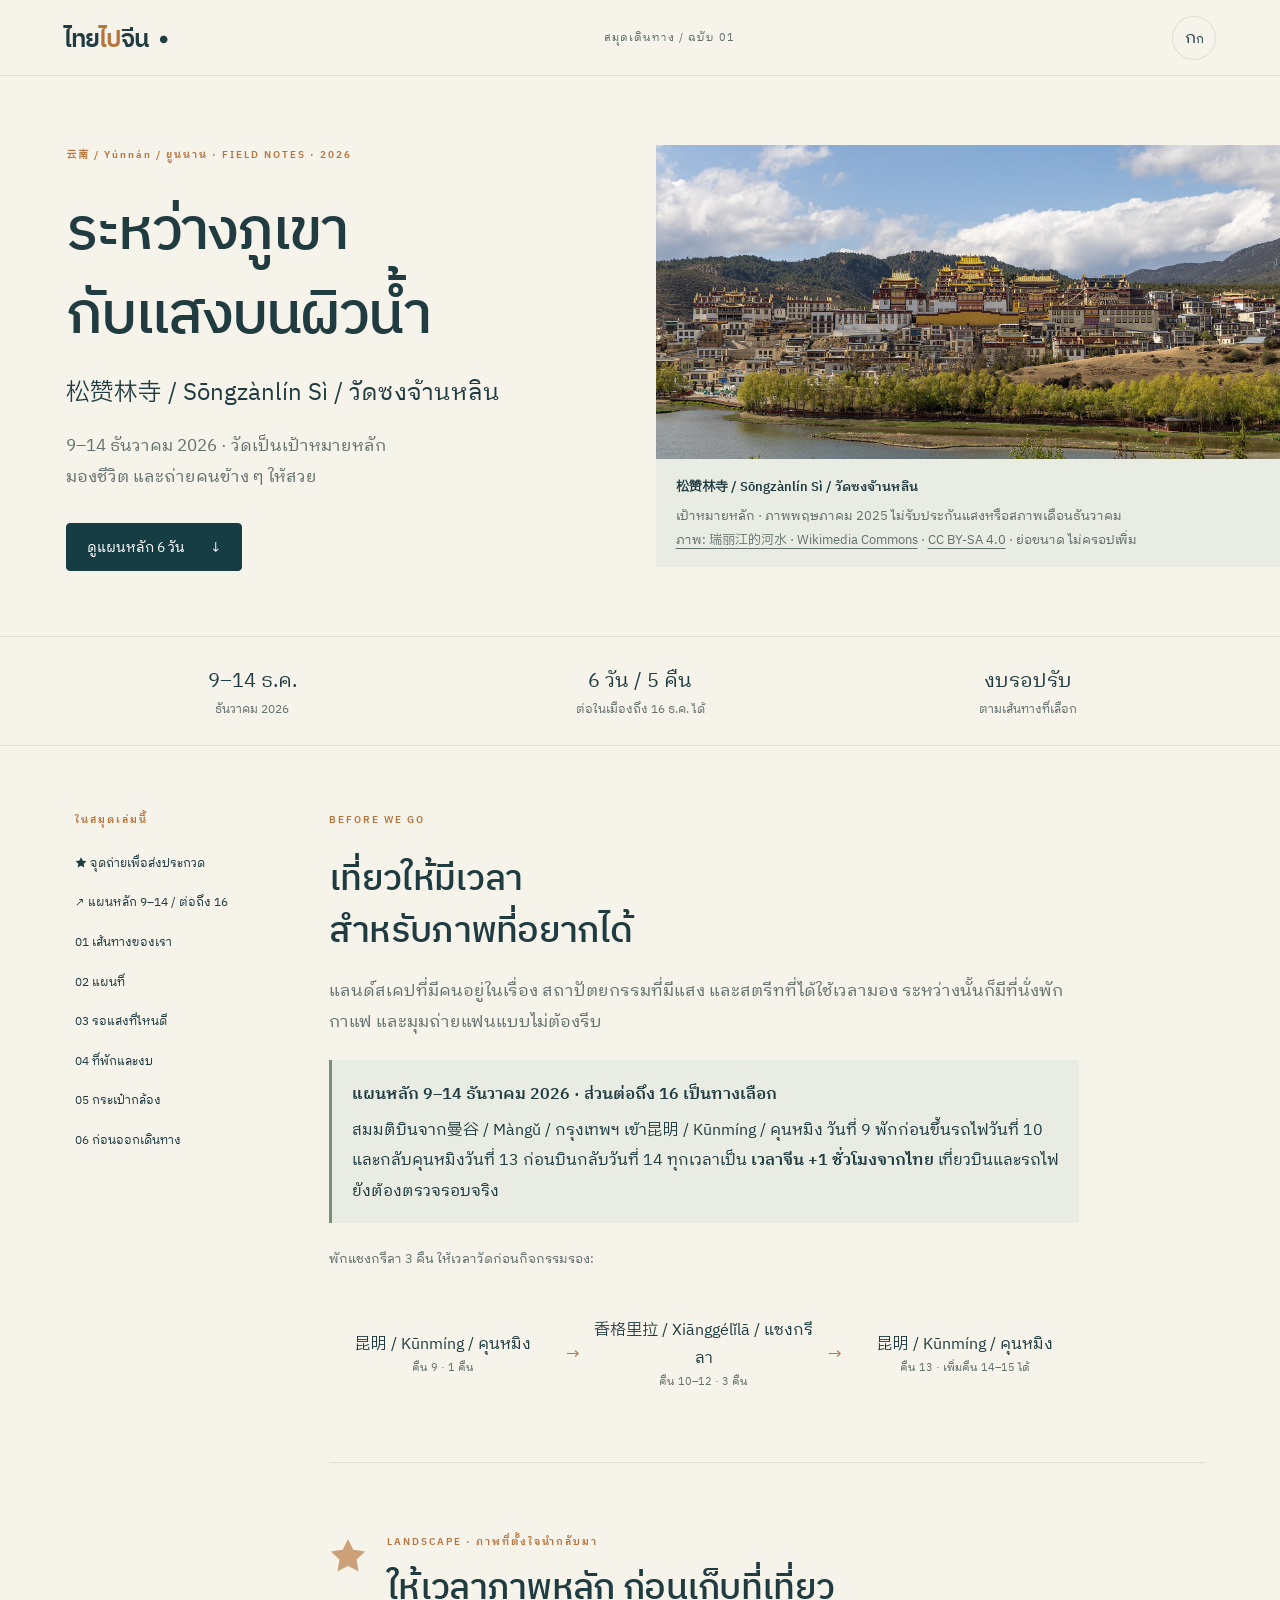
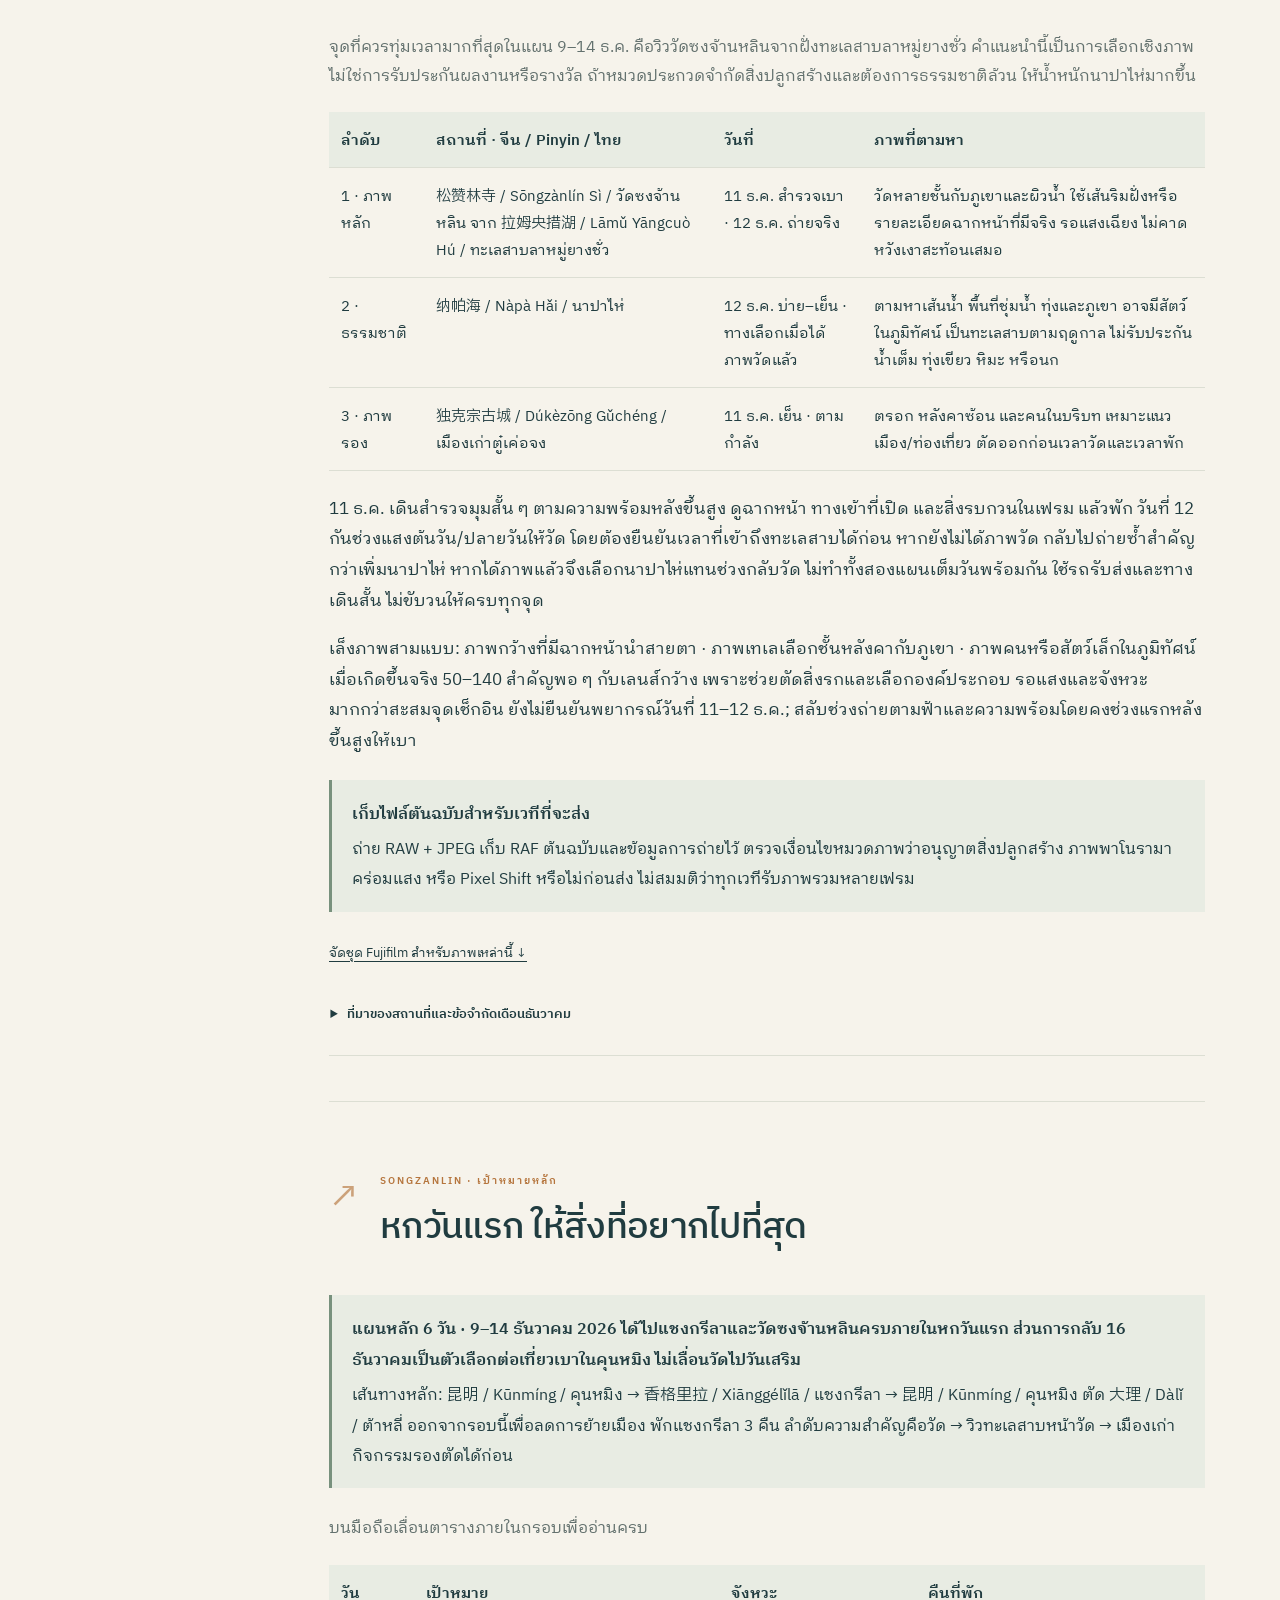
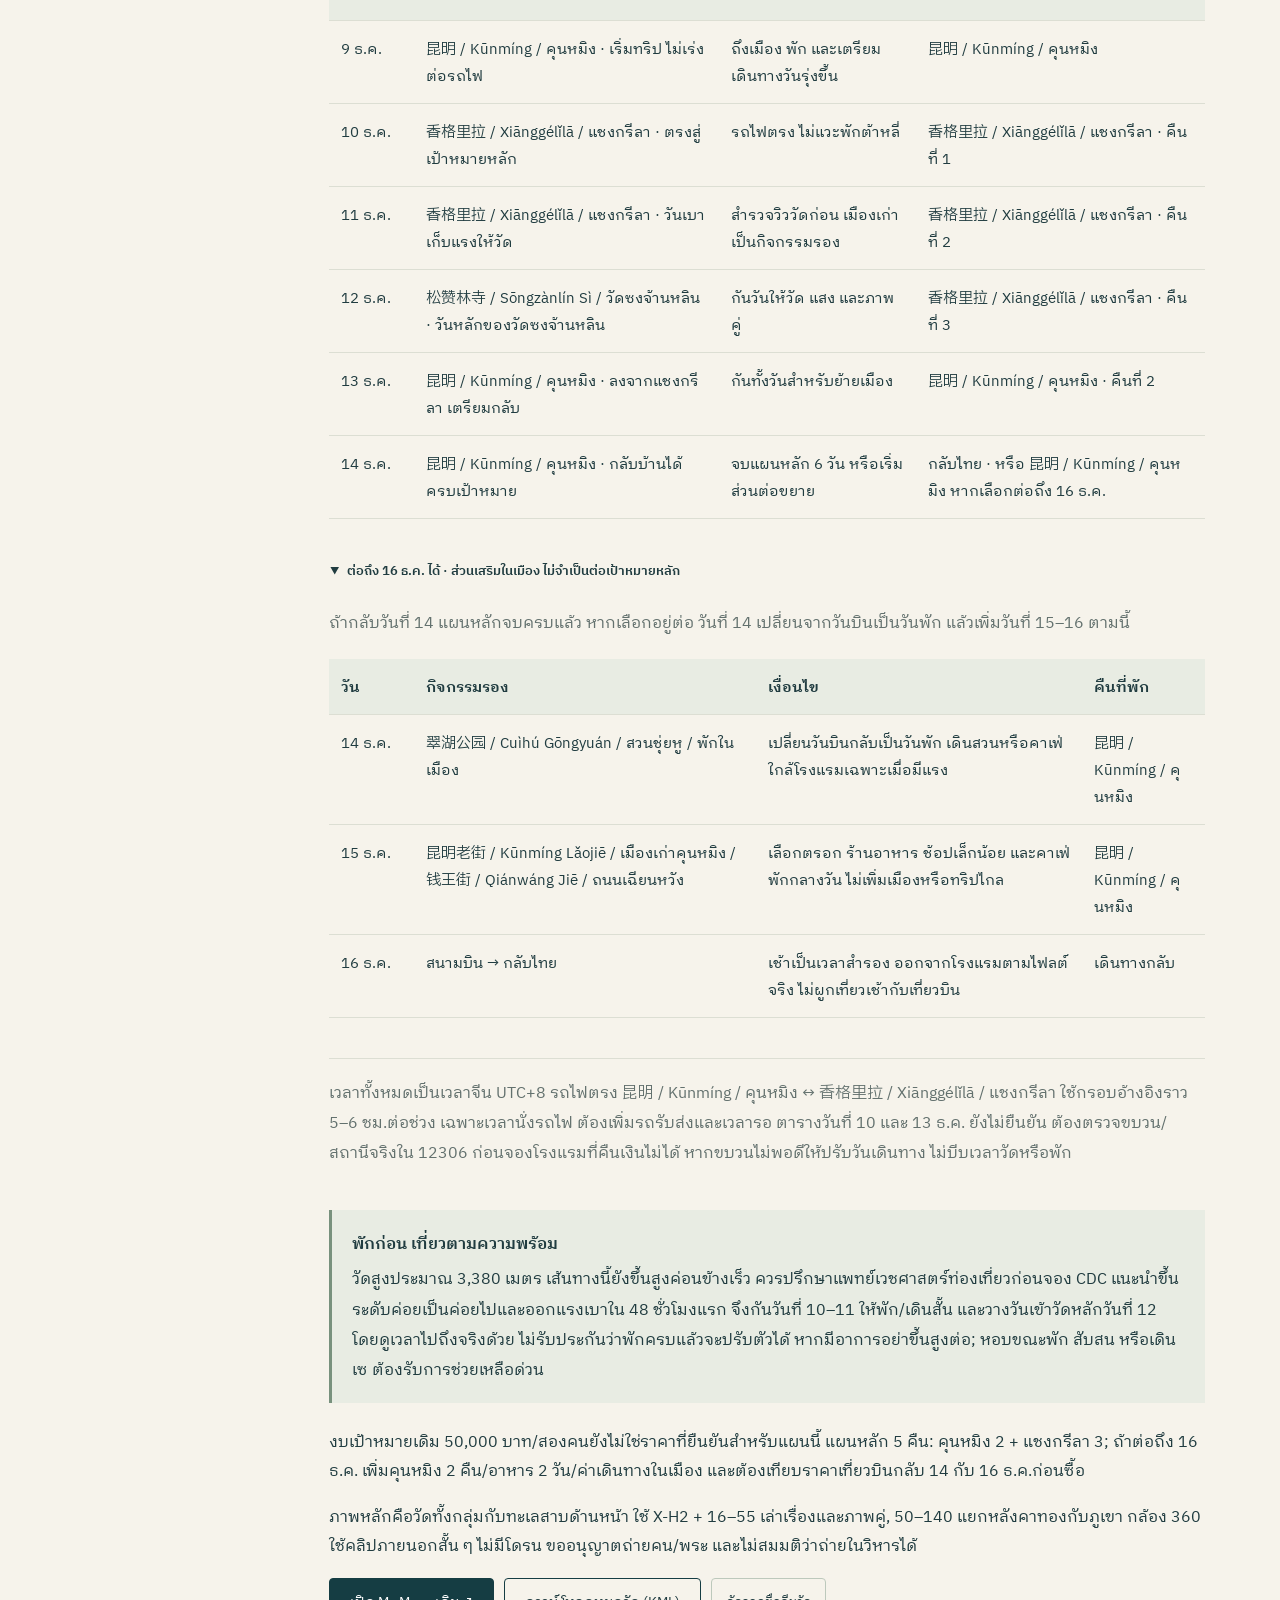
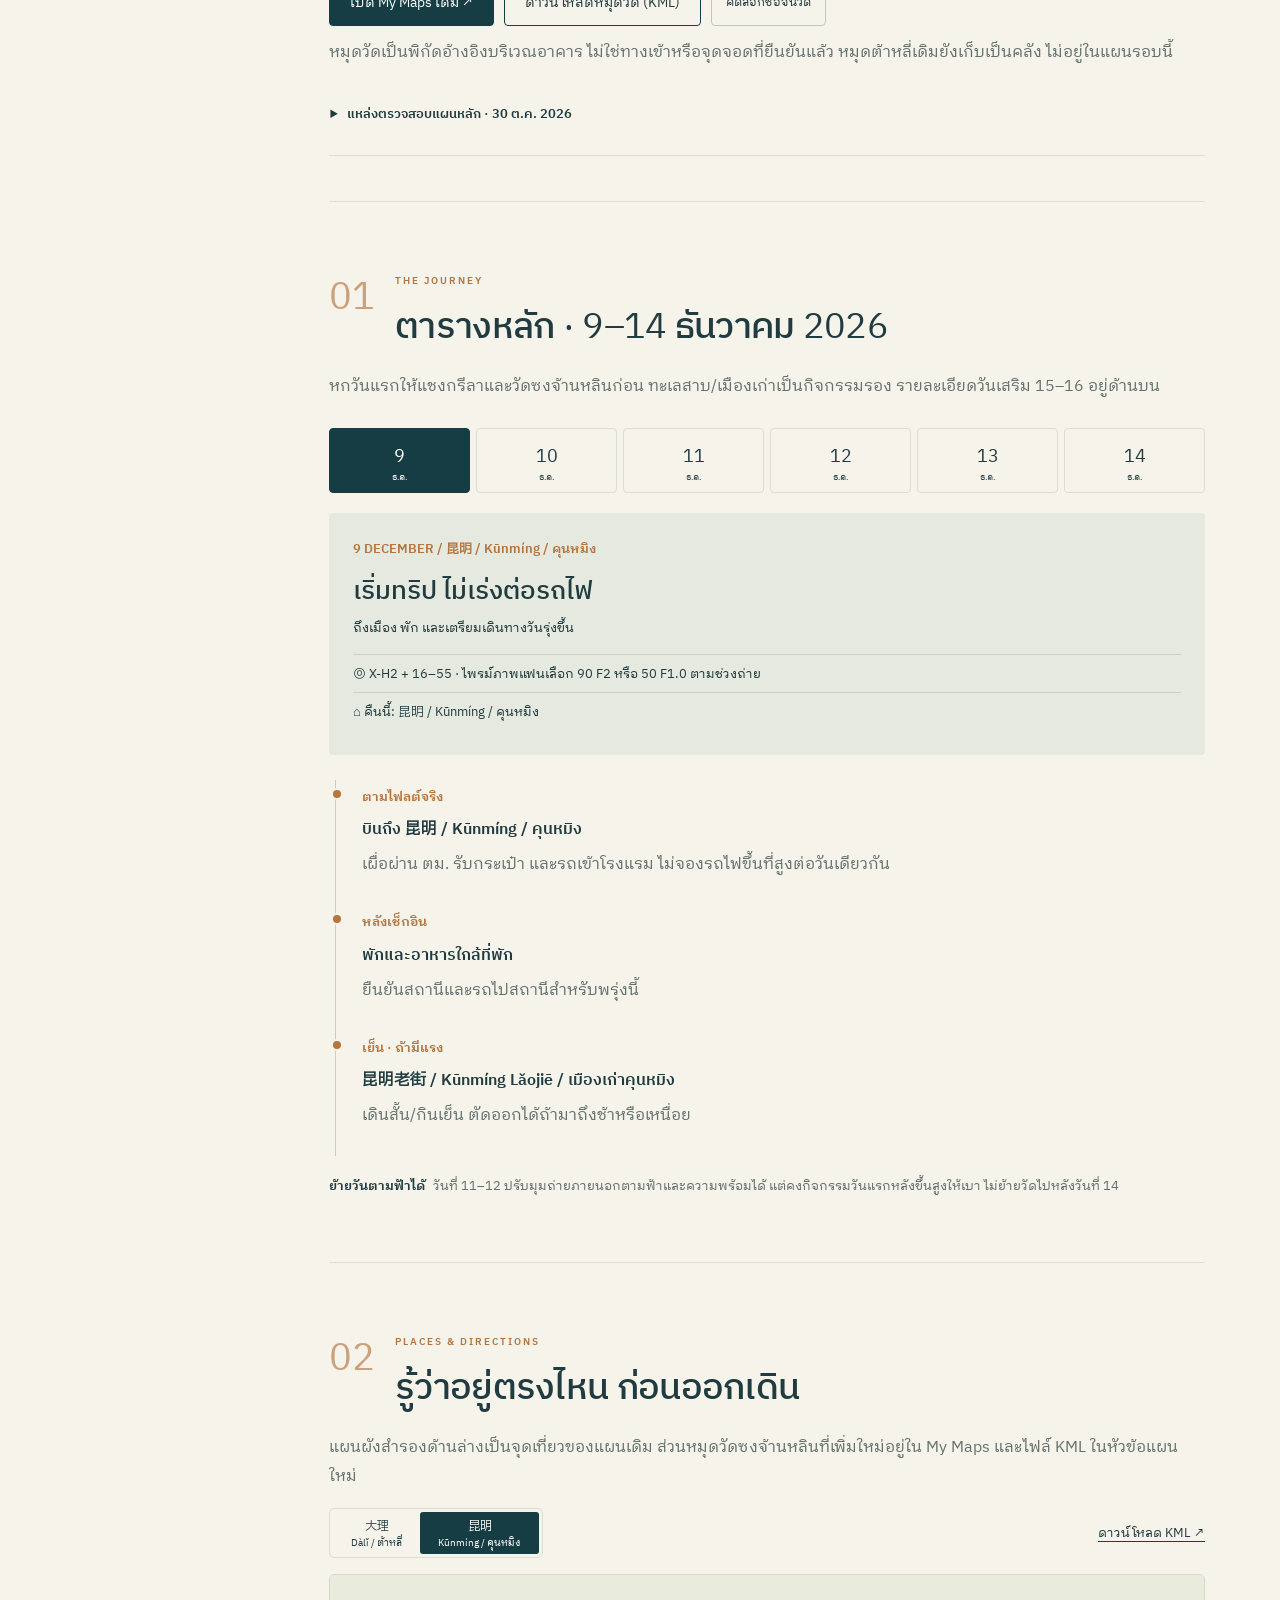
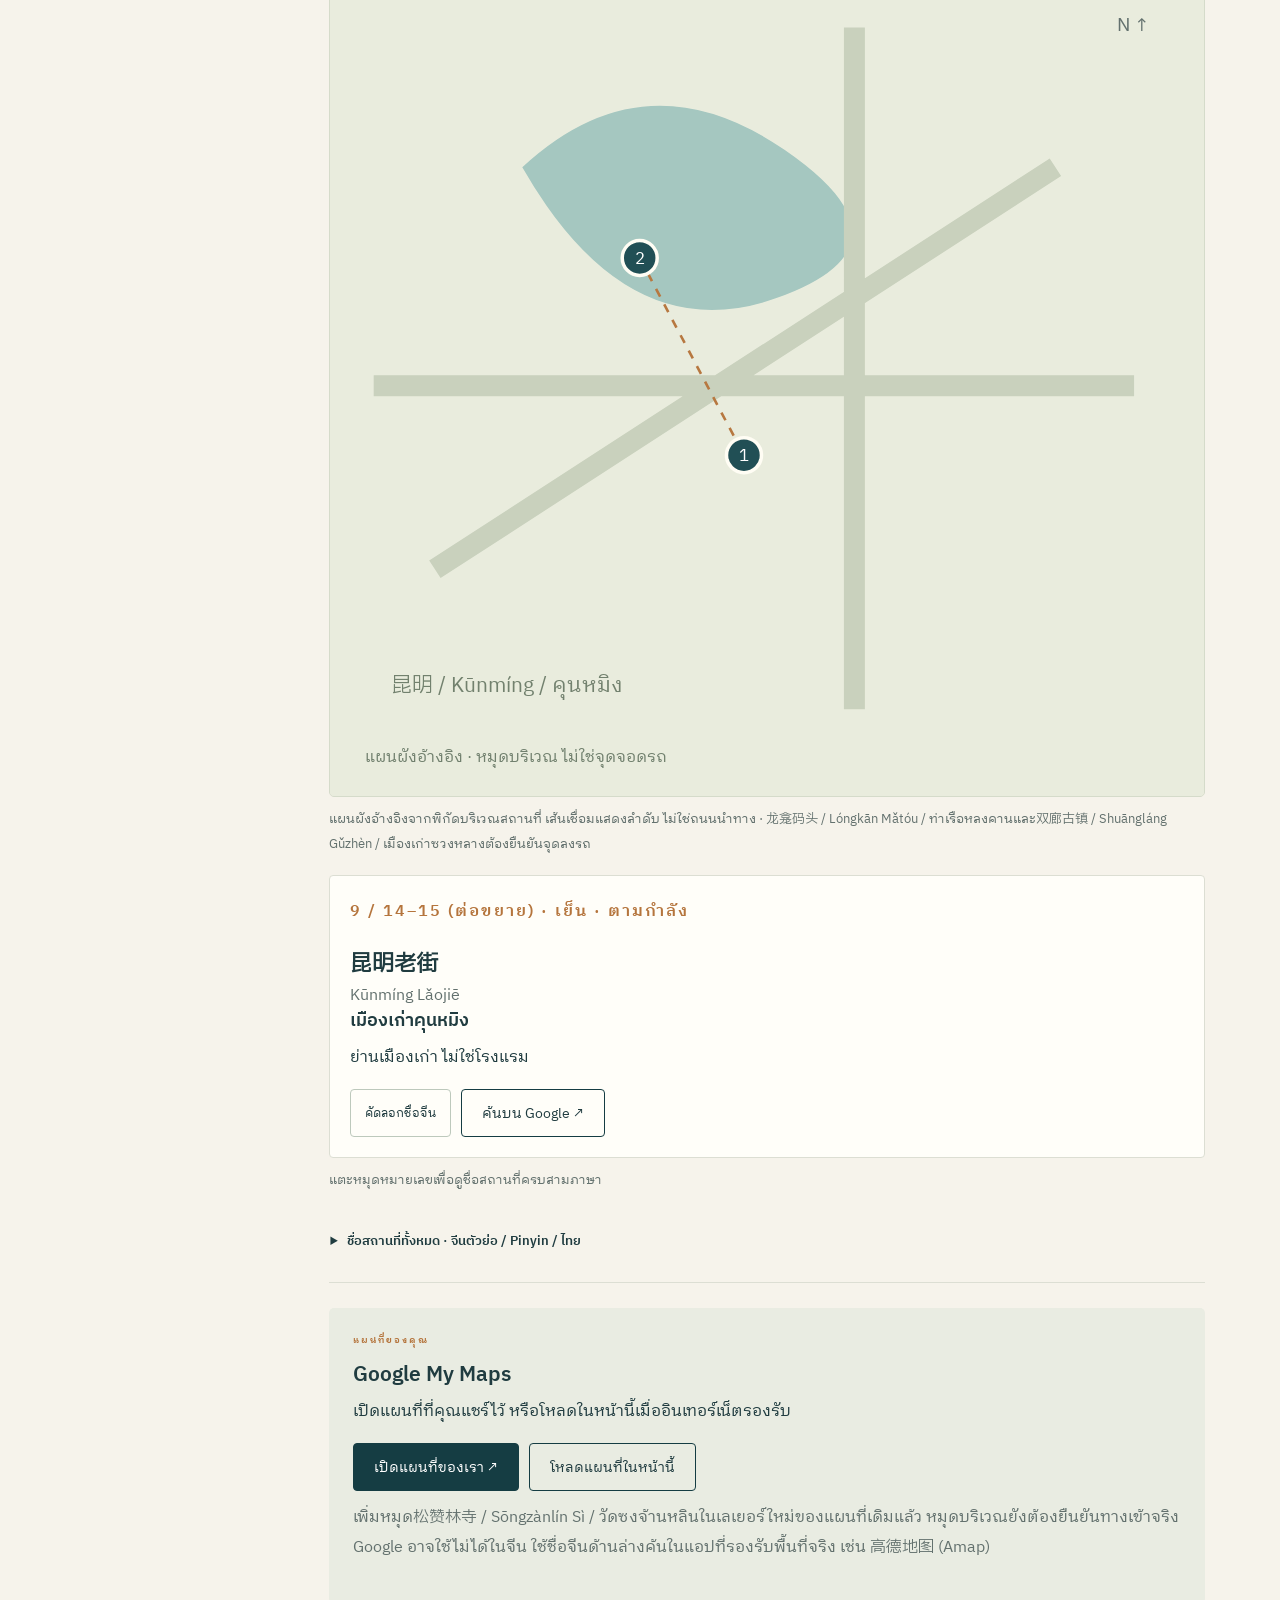
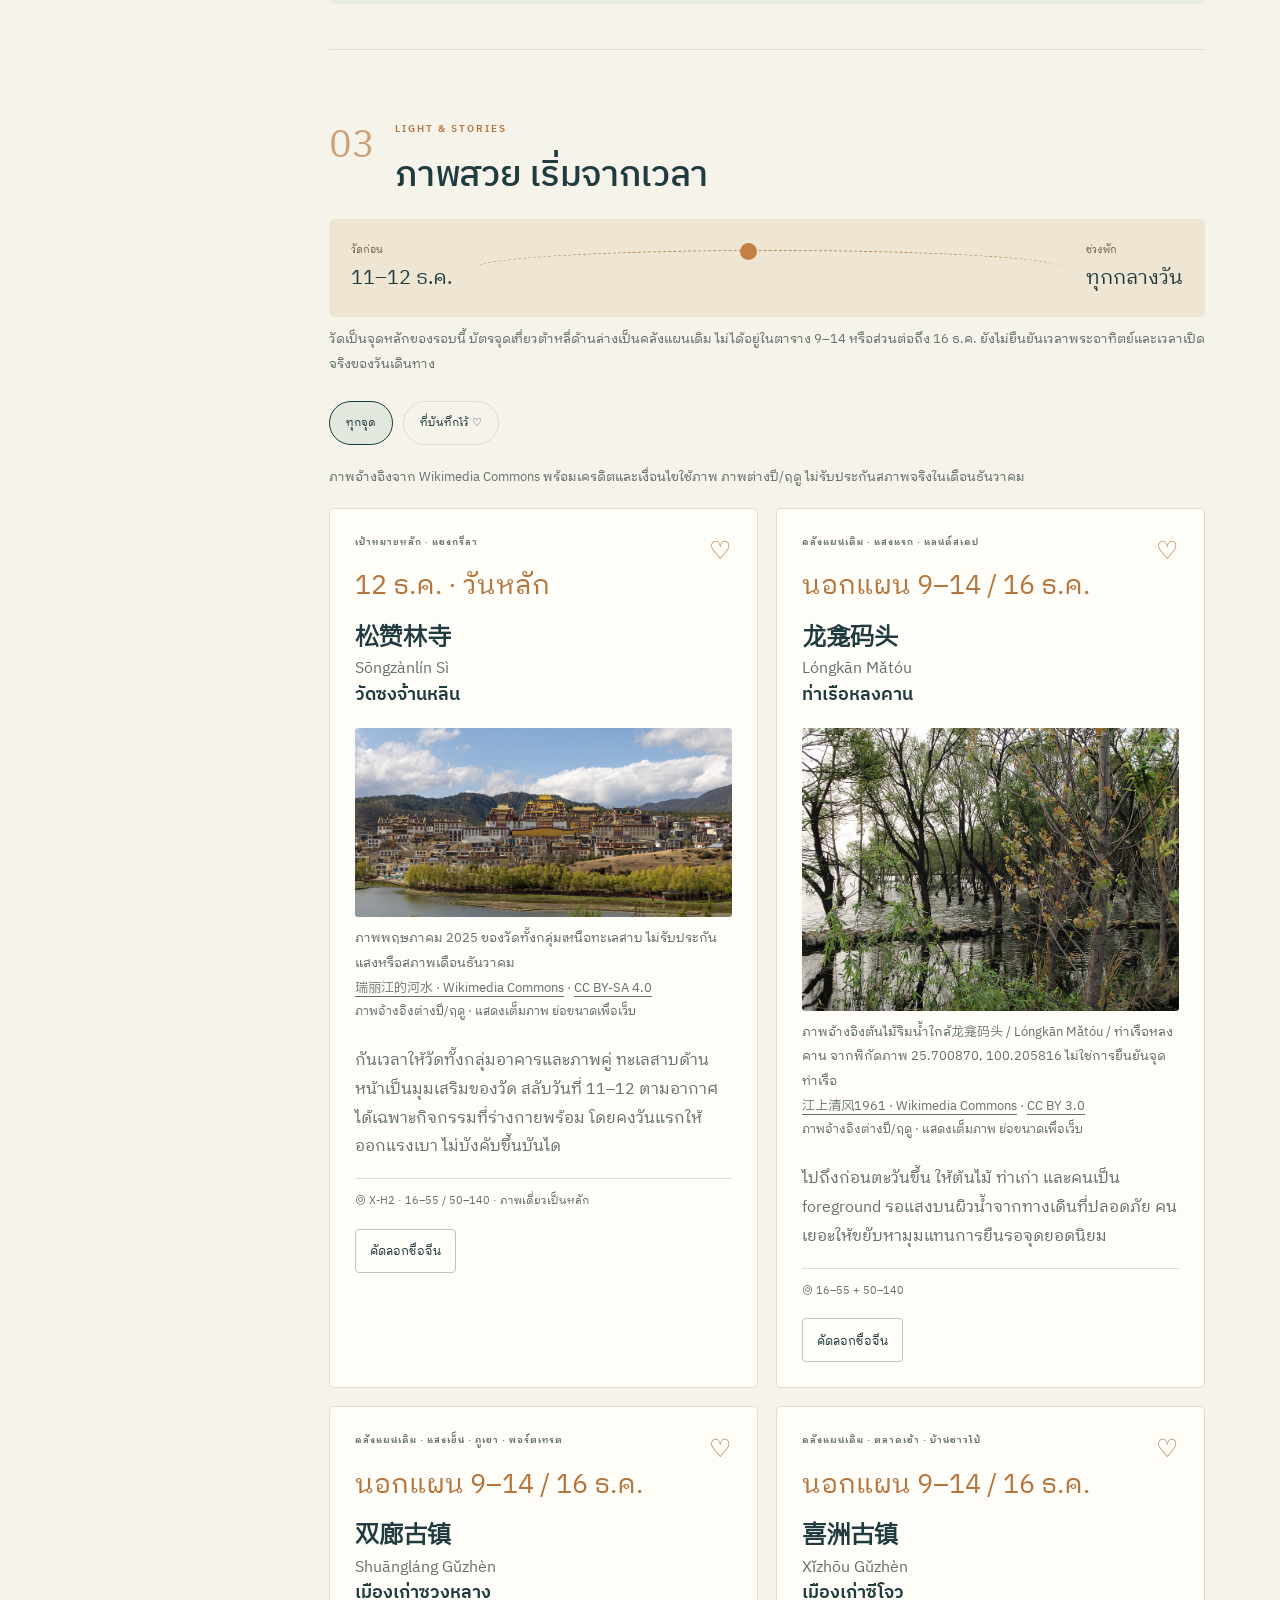
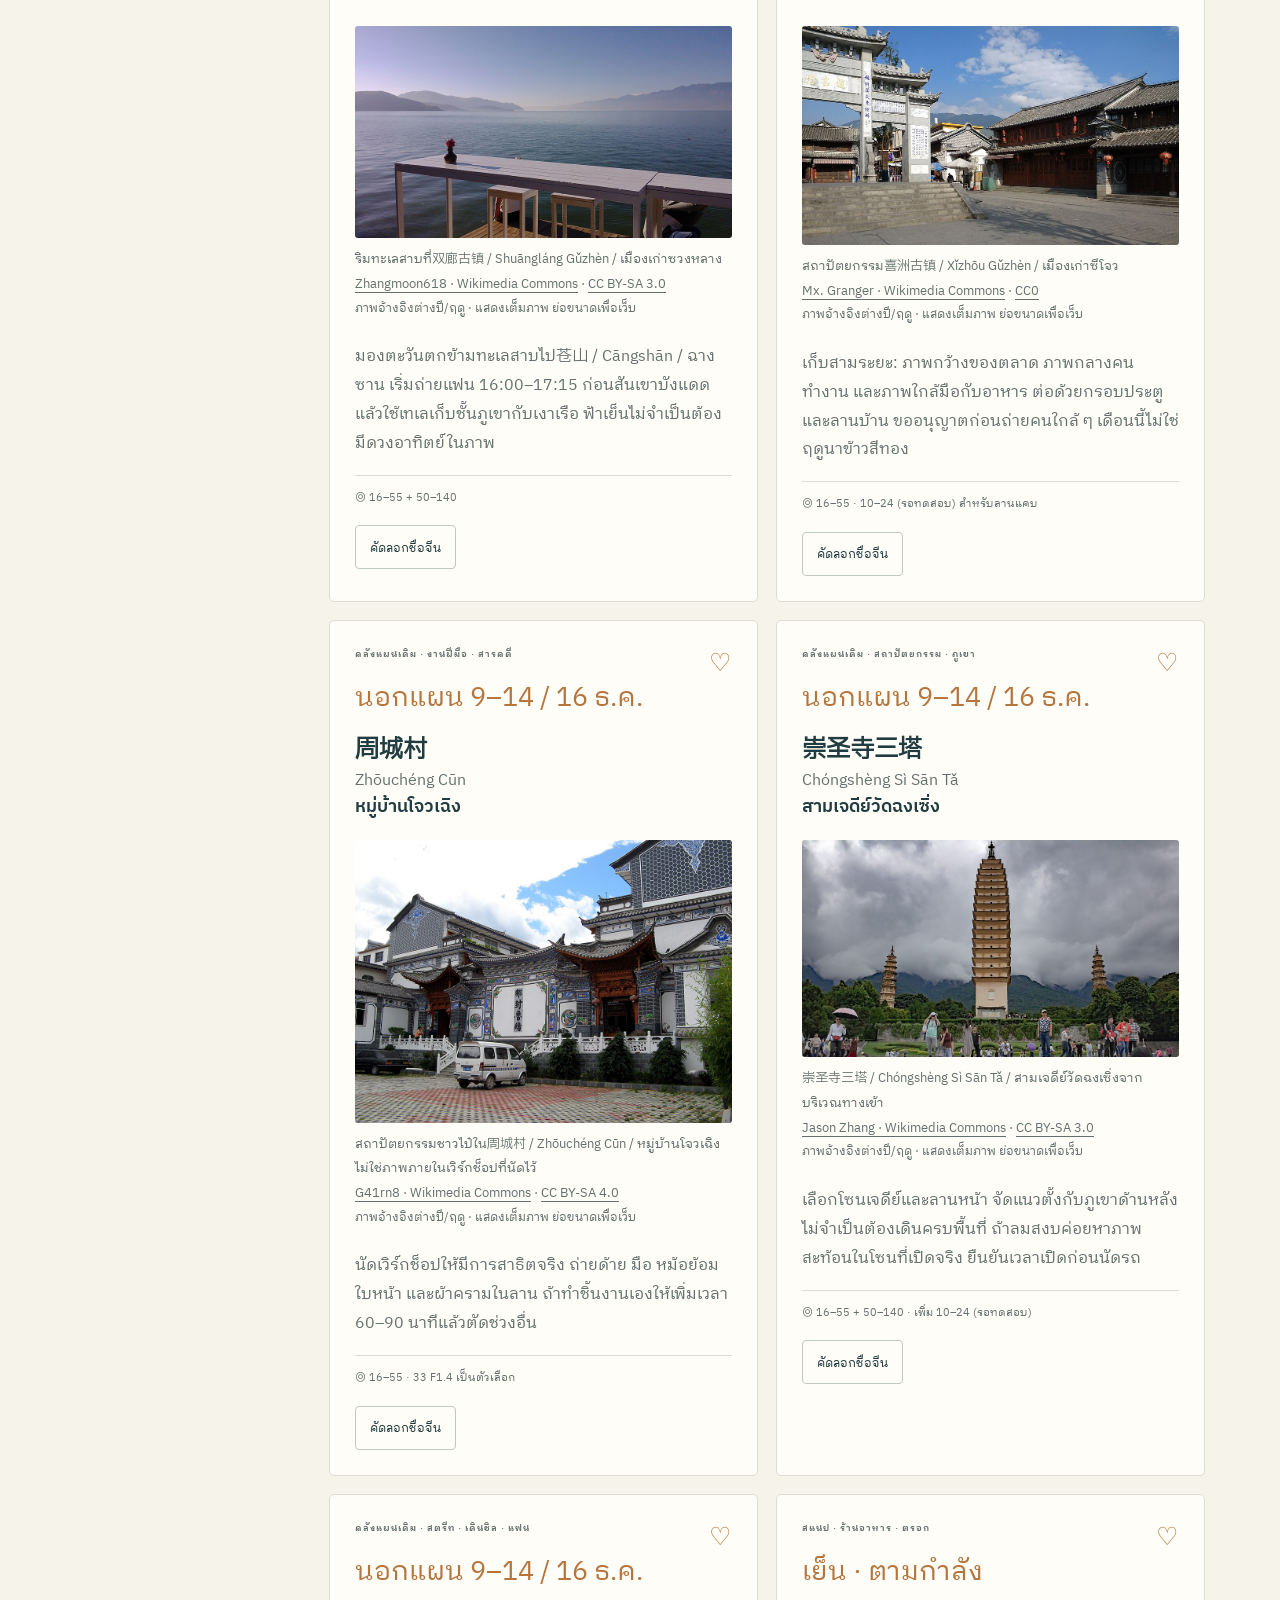
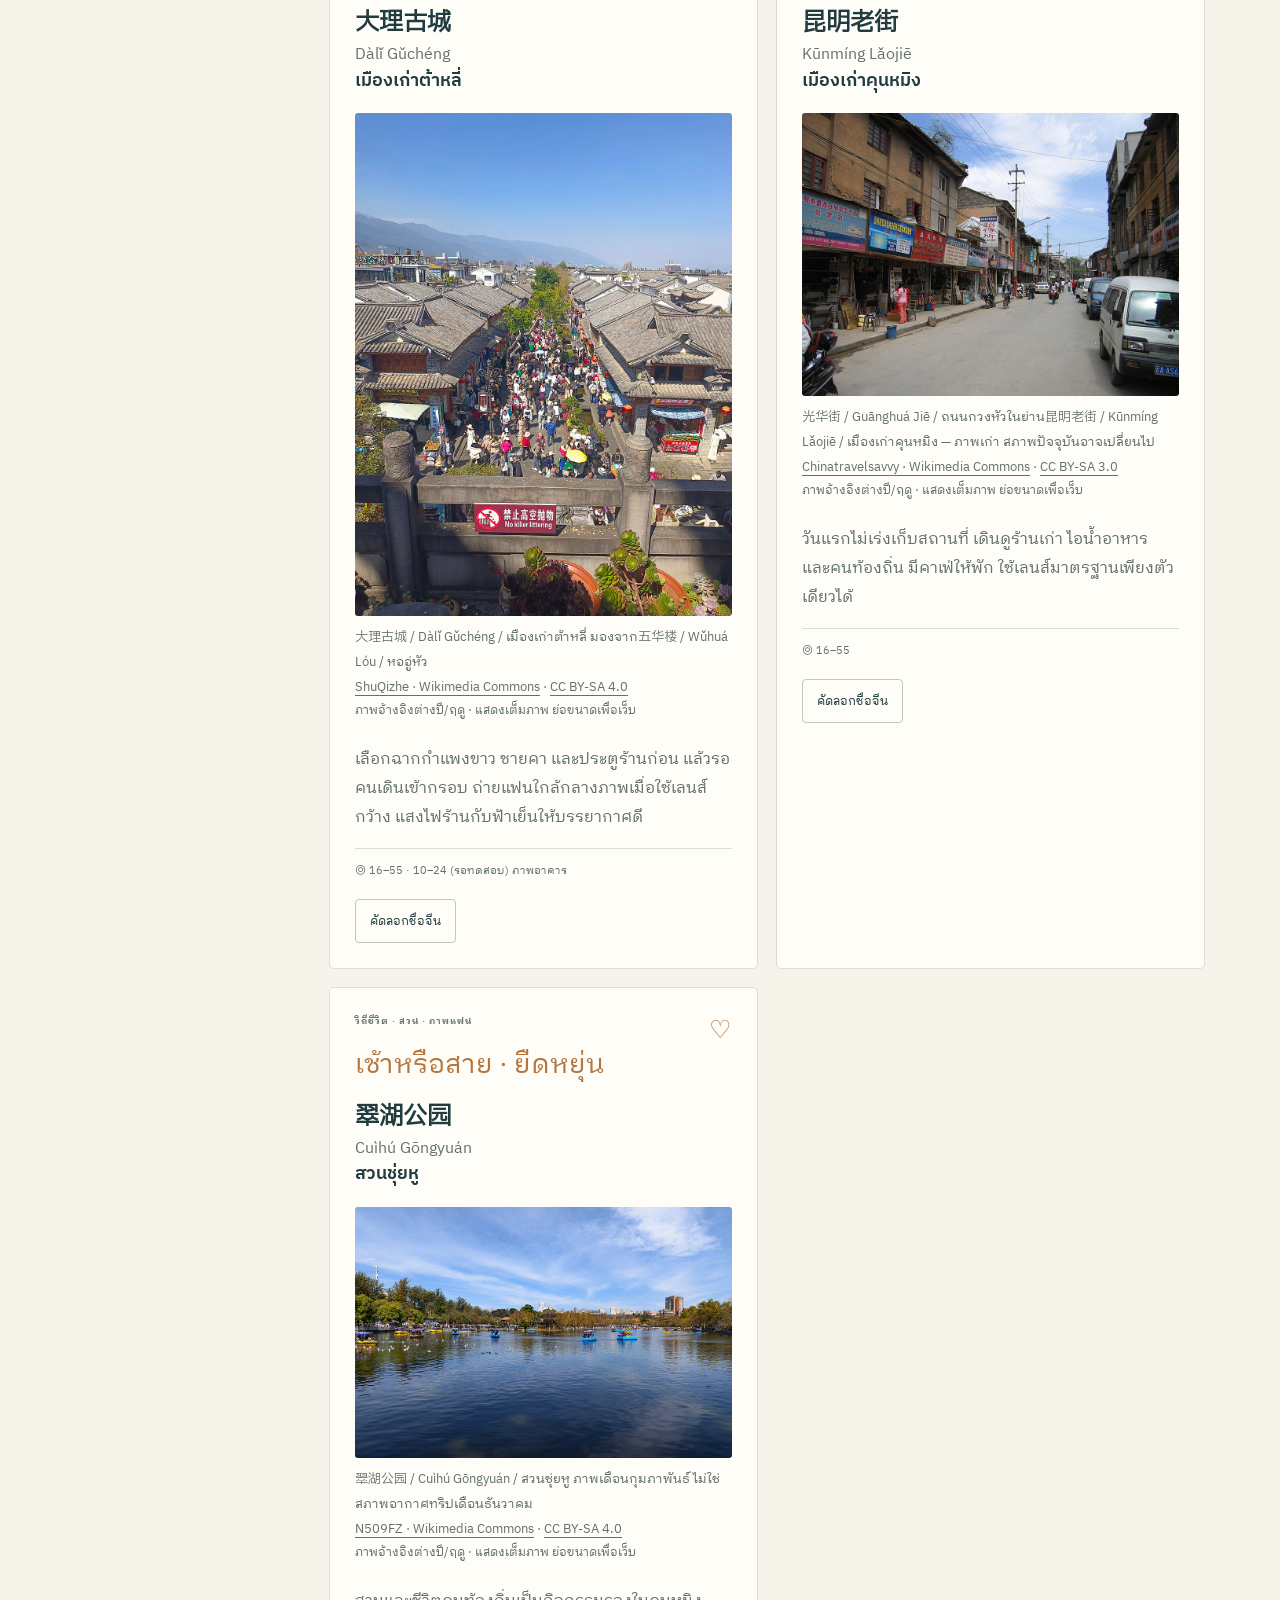
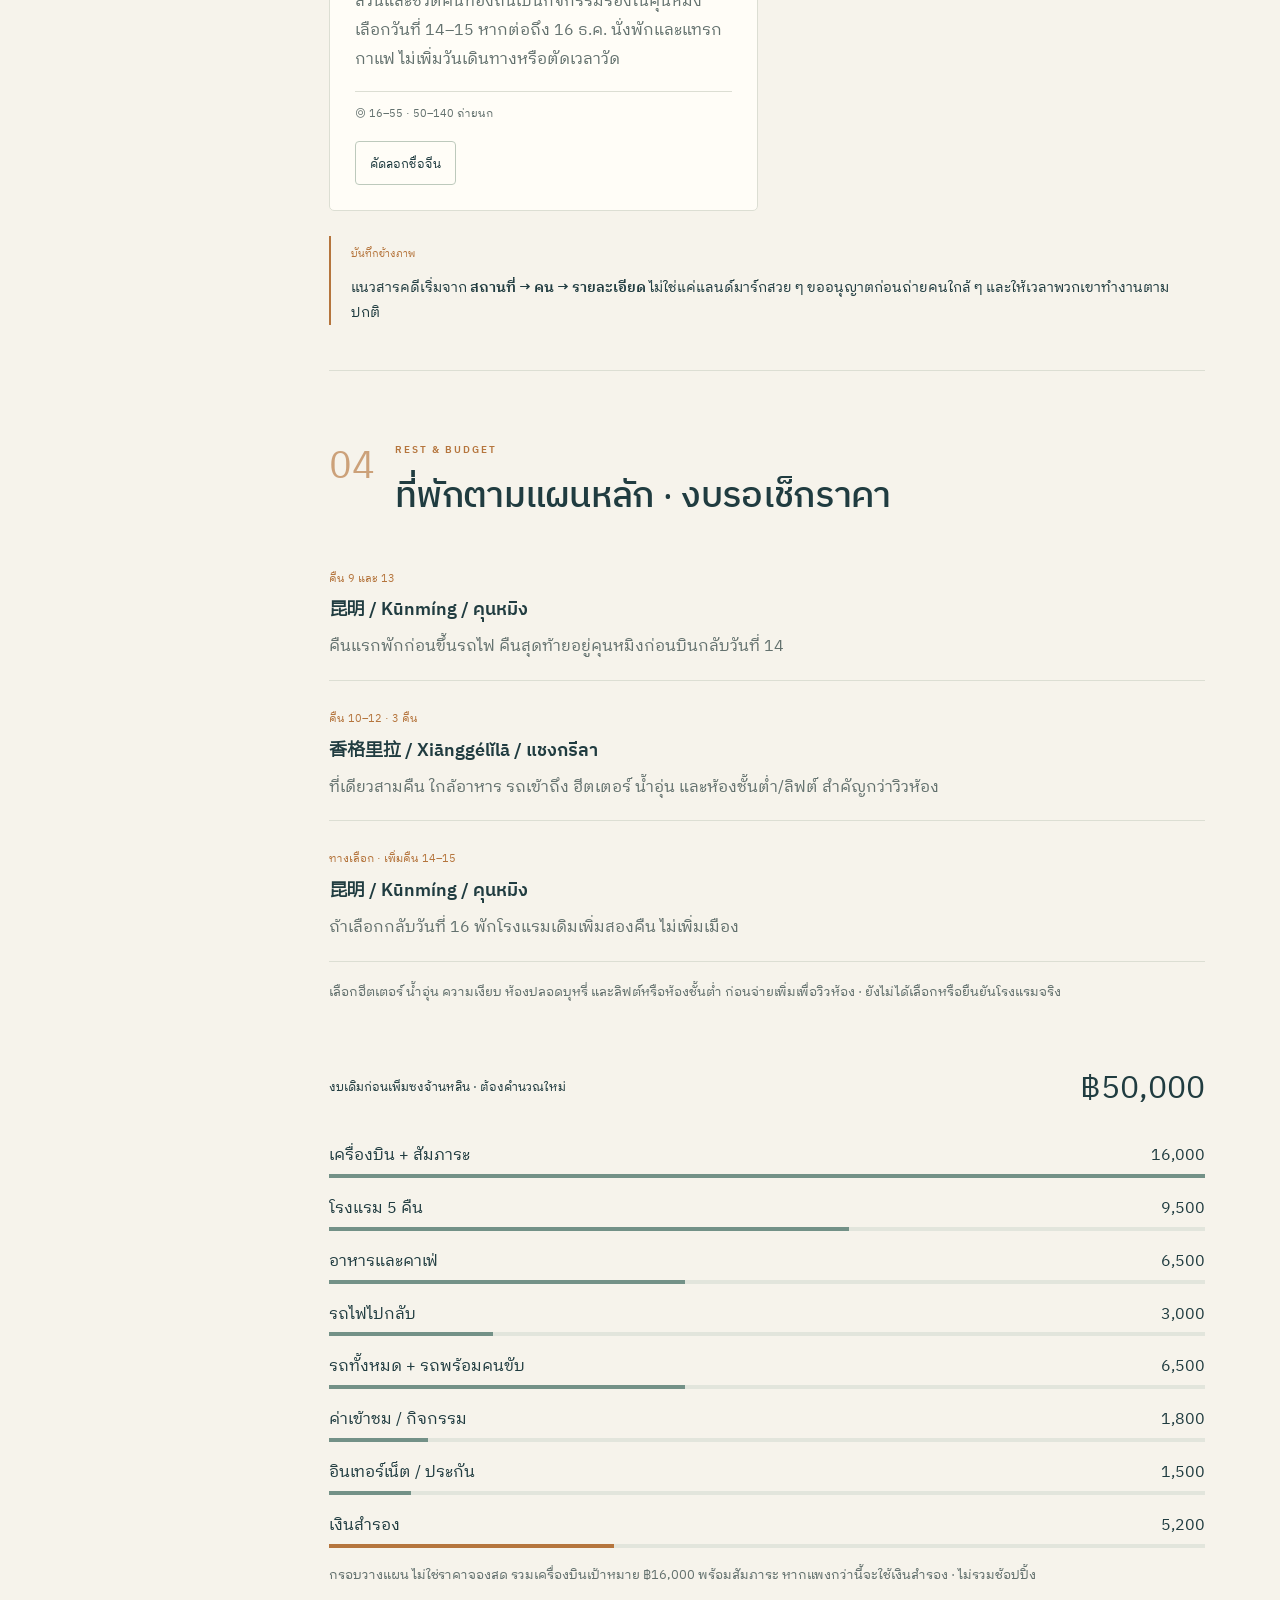
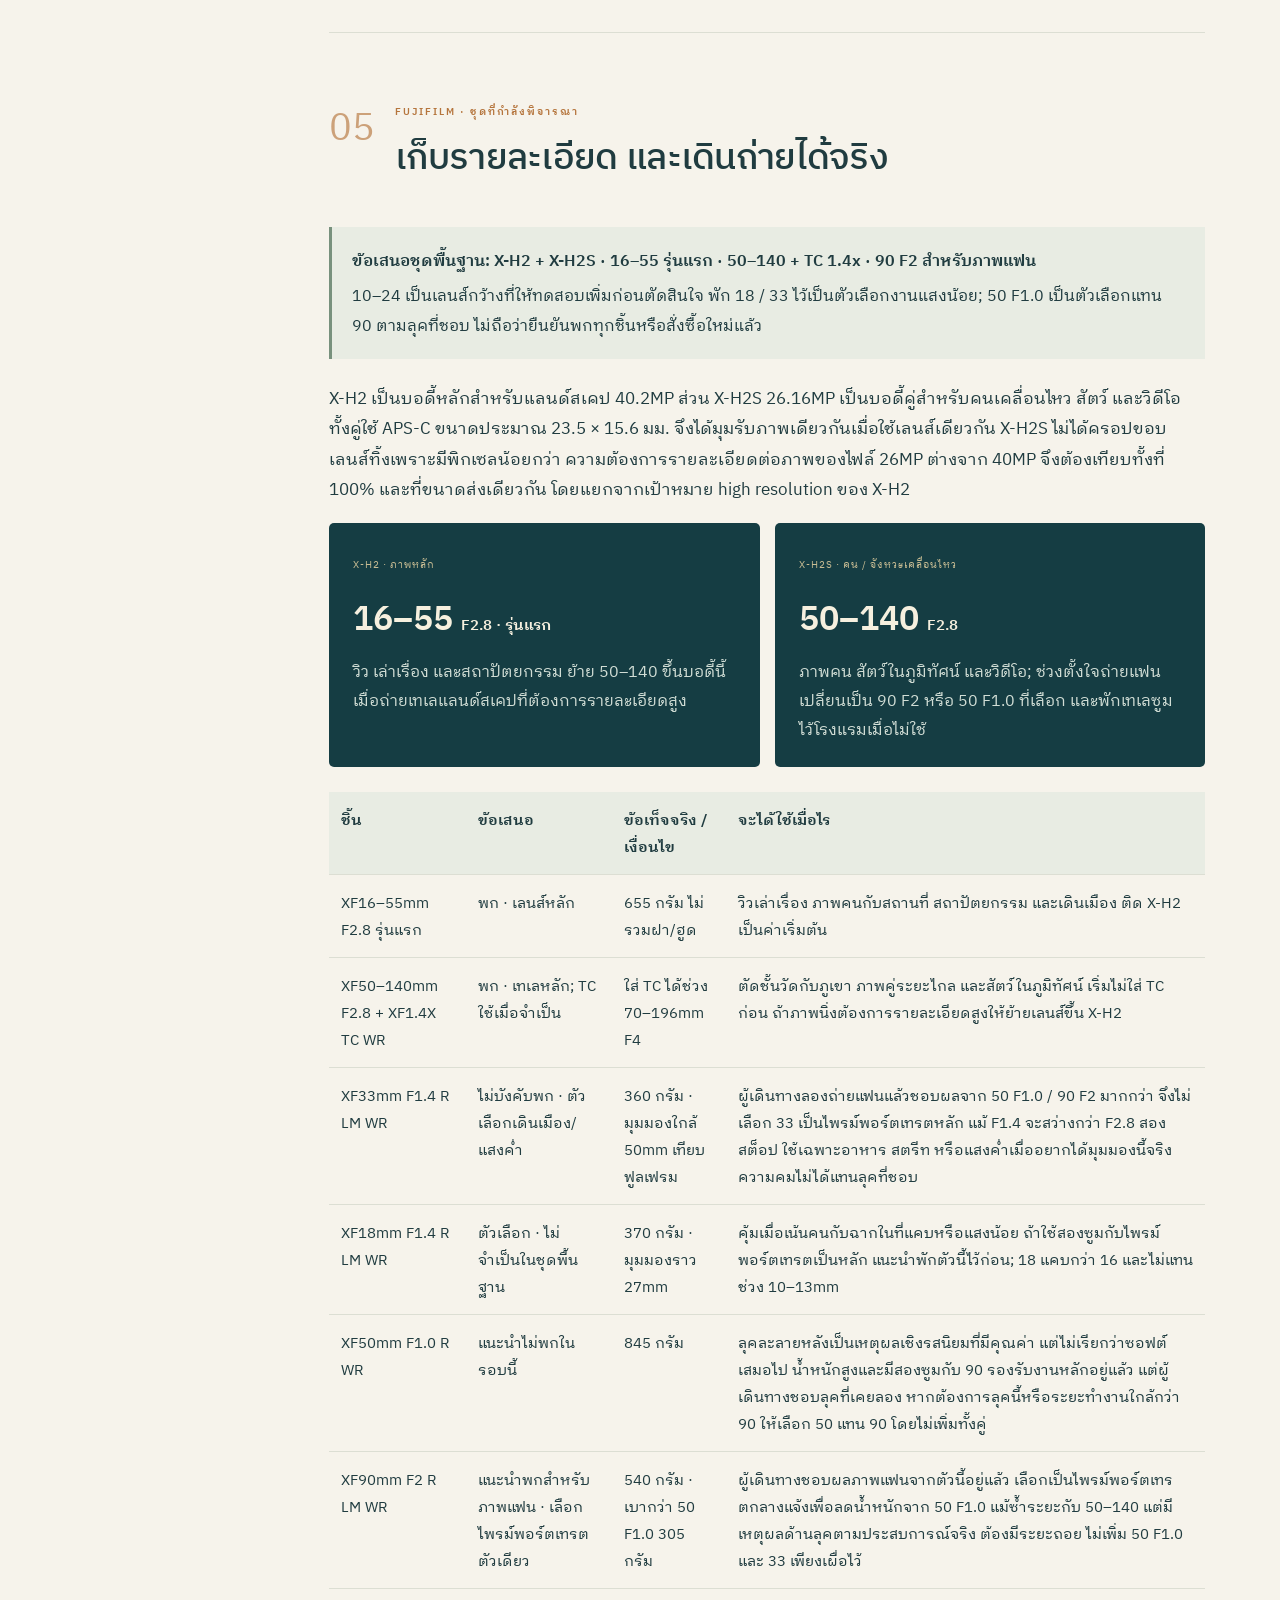
==== commit 7a7c2cbc: "Respect tested portrait preference for 90mm or 50mm over 33mm" ====
--- a/site/index.html
+++ b/site/index.html
@@ -8,5 +8,5 @@
 <section id="map" class="chapter"><div class="section-heading"><span class="chapter-num">02</span><div><p class="eyebrow">PLACES & DIRECTIONS</p><h2>รู้ว่าอยู่ตรงไหน ก่อนออกเดิน</h2></div></div><p class="section-intro">แผนผังสำรองด้านล่างเป็นจุดเที่ยวของแผนเดิม ส่วนหมุดวัดซงจ้านหลินที่เพิ่มใหม่อยู่ใน My Maps และไฟล์ KML ในหัวข้อแผนใหม่</p><div class="map-toolbar"><div class="segmented"><button data-region="dali" aria-pressed="true"><span lang="zh-CN">大理</span><small>Dàlǐ / ต้าหลี่</small></button><button data-region="kunming" aria-pressed="false"><span lang="zh-CN">昆明</span><small>Kūnmíng / คุนหมิง</small></button></div><a href="Yunnan_Photo_Trip_2026.kml" download class="text-link">ดาวน์โหลด KML ↗</a></div><div id="offline-map" class="map-canvas"></div><p class="caption">แผนผังอ้างอิงจากพิกัดบริเวณสถานที่ เส้นเชื่อมแสดงลำดับ ไม่ใช่ถนนนำทาง · 龙龛码头 / Lóngkān Mǎtóu / ท่าเรือหลงคานและ双廊古镇 / Shuāngláng Gǔzhèn / เมืองเก่าซวงหลางต้องยืนยันจุดลงรถ</p><div id="map-place" aria-live="polite"></div><p class="caption">แตะหมุดหมายเลขเพื่อดูชื่อสถานที่ครบสามภาษา</p><details class="place-index"><summary>ชื่อสถานที่ทั้งหมด · จีนตัวย่อ / Pinyin / ไทย</summary><ul id="place-index"></ul></details><div class="map-external"><p class="eyebrow">แผนที่ของคุณ</p><h3>Google My Maps</h3><p>เปิดแผนที่ที่คุณแชร์ไว้ หรือโหลดในหน้านี้เมื่ออินเทอร์เน็ตรองรับ</p><div class="button-row"><a class="primary" href="https://www.google.com/maps/d/viewer?mid=1lE7UFUHc2npUgthw_yn-MtbtvPUCnrU" target="_blank" rel="noopener">เปิดแผนที่ของเรา ↗</a><button id="load-map" class="secondary">โหลดแผนที่ในหน้านี้</button></div><div id="google-embed"></div><p class="caption">เพิ่มหมุด松赞林寺 / Sōngzànlín Sì / วัดซงจ้านหลินในเลเยอร์ใหม่ของแผนที่เดิมแล้ว หมุดบริเวณยังต้องยืนยันทางเข้าจริง Google อาจใช้ไม่ได้ในจีน ใช้ชื่อจีนด้านล่างค้นในแอปที่รองรับพื้นที่จริง เช่น 高德地图 (Amap)</p></div></section>
 <section id="shots" class="chapter"><div class="section-heading"><span class="chapter-num">03</span><div><p class="eyebrow">LIGHT & STORIES</p><h2>ภาพสวย เริ่มจากเวลา</h2></div></div><div class="light-band"><span>วัดก่อน<b>11–12 ธ.ค.</b></span><div class="sun-path"><i></i></div><span>ช่วงพัก<b>ทุกกลางวัน</b></span></div><p class="caption">วัดเป็นจุดหลักของรอบนี้ บัตรจุดเที่ยวต้าหลี่ด้านล่างเป็นคลังแผนเดิม ไม่ได้อยู่ในตาราง 9–14 หรือส่วนต่อถึง 16 ธ.ค. ยังไม่ยืนยันเวลาพระอาทิตย์และเวลาเปิดจริงของวันเดินทาง</p><div id="shot-filters" class="filter-row"><button class="active" data-filter="all">ทุกจุด</button><button data-filter="saved">ที่บันทึกไว้ ♡</button></div><p class="caption">ภาพอ้างอิงจาก Wikimedia Commons พร้อมเครดิตและเงื่อนไขใช้ภาพ ภาพต่างปี/ฤดู ไม่รับประกันสภาพจริงในเดือนธันวาคม</p><div id="shot-list" class="shot-grid"></div><div class="editorial-note"><span>บันทึกข้างภาพ</span><p>แนวสารคดีเริ่มจาก <b>สถานที่ → คน → รายละเอียด</b> ไม่ใช่แค่แลนด์มาร์กสวย ๆ ขออนุญาตก่อนถ่ายคนใกล้ ๆ และให้เวลาพวกเขาทำงานตามปกติ</p></div></section>
 <section id="stay" class="chapter"><div class="section-heading"><span class="chapter-num">04</span><div><p class="eyebrow">REST & BUDGET</p><h2>ที่พักตามแผนหลัก · งบรอเช็กราคา</h2></div></div><div class="stay-list"><article><span>คืน 9 และ 13</span><h3>昆明 / Kūnmíng / คุนหมิง</h3><p>คืนแรกพักก่อนขึ้นรถไฟ คืนสุดท้ายอยู่คุนหมิงก่อนบินกลับวันที่ 14</p></article><article><span>คืน 10–12 · 3 คืน</span><h3>香格里拉 / Xiānggélǐlā / แชงกรีลา</h3><p>ที่เดียวสามคืน ใกล้อาหาร รถเข้าถึง ฮีตเตอร์ น้ำอุ่น และห้องชั้นต่ำ/ลิฟต์ สำคัญกว่าวิวห้อง</p></article><article><span>ทางเลือก · เพิ่มคืน 14–15</span><h3>昆明 / Kūnmíng / คุนหมิง</h3><p>ถ้าเลือกกลับวันที่ 16 พักโรงแรมเดิมเพิ่มสองคืน ไม่เพิ่มเมือง</p></article></div><p class="note">เลือกฮีตเตอร์ น้ำอุ่น ความเงียบ ห้องปลอดบุหรี่ และลิฟต์หรือห้องชั้นต่ำ ก่อนจ่ายเพิ่มเพื่อวิวห้อง · ยังไม่ได้เลือกหรือยืนยันโรงแรมจริง</p><div class="budget-head"><span>งบเดิมก่อนเพิ่มซงจ้านหลิน · ต้องคำนวณใหม่</span><b>฿50,000</b></div><div id="budget-bars"></div><p class="caption">กรอบวางแผน ไม่ใช่ราคาจองสด รวมเครื่องบินเป้าหมาย ฿16,000 พร้อมสัมภาระ หากแพงกว่านี้จะใช้เงินสำรอง · ไม่รวมช้อปปิ้ง</p></section>
-<section id="gear" class="chapter"><div class="section-heading"><span class="chapter-num">05</span><div><p class="eyebrow">FUJIFILM · ชุดที่กำลังพิจารณา</p><h2>เก็บรายละเอียด และเดินถ่ายได้จริง</h2></div></div><div class="notice"><b>ข้อเสนอชุดพื้นฐาน: X-H2 + X-H2S · 16–55 รุ่นแรก · 50–140 + TC 1.4x · 33 F1.4</b><p>10–24 เป็นเลนส์กว้างที่ให้ทดสอบเพิ่มก่อนตัดสินใจ พัก 18 / 50 F1.0 / 90 ไว้เป็นตัวเลือกตามงาน ไม่ถือว่ายืนยันพกทุกชิ้นหรือสั่งซื้อใหม่แล้ว</p></div><p>X-H2 เป็นบอดี้หลักสำหรับแลนด์สเคป 40.2MP ส่วน X-H2S 26.16MP เป็นบอดี้คู่สำหรับคนเคลื่อนไหว สัตว์ และวิดีโอ ทั้งคู่ใช้ APS-C ขนาดประมาณ 23.5 × 15.6 มม. จึงได้มุมรับภาพเดียวกันเมื่อใช้เลนส์เดียวกัน X-H2S ไม่ได้ครอปขอบเลนส์ทิ้งเพราะมีพิกเซลน้อยกว่า ความต้องการรายละเอียดต่อภาพของไฟล์ 26MP ต่างจาก 40MP จึงต้องเทียบทั้งที่ 100% และที่ขนาดส่งเดียวกัน โดยแยกจากเป้าหมาย high resolution ของ X-H2</p><div class="camera-layout"><article><span class="camera-label">X-H2 · ภาพหลัก</span><h3>16–55 <small>F2.8 · รุ่นแรก</small></h3><p>วิว เล่าเรื่อง และสถาปัตยกรรม ย้าย 50–140 ขึ้นบอดี้นี้เมื่อถ่ายเทเลแลนด์สเคปที่ต้องการรายละเอียดสูง</p></article><article><span class="camera-label">X-H2S · คน / จังหวะเคลื่อนไหว</span><h3>50–140 <small>F2.8</small></h3><p>ภาพคน สัตว์ในภูมิทัศน์ และวิดีโอ; เวลาเดินเย็นเปลี่ยนเป็น 33 F1.4 และพักชุดซูมไว้โรงแรม</p></article></div><div class="table-scroll" tabindex="0" role="region" aria-label="ตารางเลื่อนแนวนอน"><table><thead><tr><th scope="col">ชิ้น</th><th scope="col">ข้อเสนอ</th><th scope="col">ข้อเท็จจริง / เงื่อนไข</th><th scope="col">จะได้ใช้เมื่อไร</th></tr></thead><tbody><tr><td>XF16–55mm F2.8 รุ่นแรก</td><td>พก · เลนส์หลัก</td><td>655 กรัม ไม่รวมฝา/ฮูด</td><td>วิวเล่าเรื่อง ภาพคนกับสถานที่ สถาปัตยกรรม และเดินเมือง ติด X-H2 เป็นค่าเริ่มต้น</td></tr><tr><td>XF50–140mm F2.8 + XF1.4X TC WR</td><td>พก · เทเลหลัก; TC ใช้เมื่อจำเป็น</td><td>ใส่ TC ได้ช่วง 70–196mm F4</td><td>ตัดชั้นวัดกับภูเขา ภาพคู่ระยะไกล และสัตว์ในภูมิทัศน์ เริ่มไม่ใส่ TC ก่อน ถ้าภาพนิ่งต้องการรายละเอียดสูงให้ย้ายเลนส์ขึ้น X-H2</td></tr><tr><td>XF33mm F1.4 R LM WR</td><td>พก · ไพรม์ตัวแรกที่เลือก</td><td>360 กรัม · มุมมองใกล้ 50mm เทียบฟูลเฟรม</td><td>ถ่ายแฟนในร้าน/คาเฟ่ อาหาร สตรีทและแสงค่ำ F1.4 สว่างกว่า F2.8 สองสต็อป ใช้กับชุดเดินเย็น X-H2S + 33 แทนถือสองซูม ไม่ใช่เลนส์วิวกว้าง</td></tr><tr><td>XF18mm F1.4 R LM WR</td><td>ตัวเลือก · ไม่จำเป็นในชุดพื้นฐาน</td><td>370 กรัม · มุมมองราว 27mm</td><td>คุ้มเมื่อเน้นคนกับฉากในที่แคบหรือแสงน้อย ถ้าใช้สองซูมกับ 33 เป็นหลัก แนะนำพักตัวนี้ไว้ก่อน; 18 แคบกว่า 16 และไม่แทนช่วง 10–13mm</td></tr><tr><td>XF50mm F1.0 R WR</td><td>แนะนำไม่พกในรอบนี้</td><td>845 กรัม</td><td>ลุคละลายหลังเป็นเหตุผลเชิงรสนิยมที่มีคุณค่า แต่ไม่เรียกว่าซอฟต์เสมอไป น้ำหนักสูงและมีสองซูม/33 รองรับงานหลักอยู่แล้ว เลือกแทนไพรม์อื่นเฉพาะถ้าลุคนี้เป็นเป้าหมายจริง</td></tr><tr><td>XF90mm F2 R LM WR</td><td>ตัวเลือกสำหรับช่วงพอร์ตเทรตโดยเฉพาะ</td><td>540 กรัม · เบากว่า 50 F1.0 305 กรัม</td><td>เลือกก่อน 50 F1.0 ถ้าต้องการภาพคนกลางแจ้งกับฉากหลังไกลและมีระยะถอย แต่ 50–140 ครอบคลุมระยะนี้แล้ว จึงไม่ใช่ของจำเป็น ไม่เพิ่มทั้ง 50 F1.0 และ 90 เข้าเป้</td></tr><tr><td>XF10–24mm F4 R OIS · รุ่นแรก</td><td>ทดสอบก่อนตัดสินใจ · กว้างตัวแรกที่มีอยู่</td><td>410 กรัม · รุ่นแรก</td><td>ถ่ายทดสอบกับ X-H2 ที่ 10/14/18mm ช่วง F5.6–8 ตรวจกลาง/ขอบ จุดโฟกัส และขอบแต่ละด้านที่ขนาดส่งจริงด้วย โจทย์คือรายละเอียดบน 40MP ไม่ถึงที่ผู้เดินทางต้องการ X-H2S ใช้เป็นทางเลือก 26MP ได้ แต่ไม่ทดแทนไฟล์ 40MP ของ X-H2</td></tr><tr><td>Viltrox AF13mm F1.4 XF</td><td>ยังไม่แนะนำซื้อก่อนทดสอบของเดิม</td><td>มุมมองราว 20mm · ไม่กว้างเท่า 10mm</td><td>เลือกเมื่อมีโจทย์มุมกว้างแสงน้อยชัดเจน หรือ 10–24 ตัวที่มีไม่ผ่านการทดสอบ ยืนยัน X-mount และทดสอบขอบภาพ/โฟกัสกับบอดี้จริง ไม่รับรองว่าคมกว่าซูมทุกตำแหน่ง</td></tr><tr><td>Tamron 150–500mm</td><td>ไม่พก · ตามที่เลือกไว้</td><td>ลดภาระชุดซูเปอร์เทเล</td><td>ทริปนี้ให้วัด/แลนด์สเคปมาก่อนนกระยะไกล ใช้ 50–140 + TC ตามโอกาส ไม่คาดหวังภาพนกเต็มเฟรมเท่าซูเปอร์เทเล</td></tr></tbody></table></div><details open><summary>10–24 กับ X-H2: ทดสอบก่อนซื้อเลนส์แทน</summary><p>โจทย์ของผู้เดินทางคือรายละเอียดของ 10–24 บน X-H2 40MP ยังไม่ถึงที่ต้องการ ไม่ใช่ใช้กับกล้องไม่ได้ X-H2S 26.16MP อาจให้ผลที่พอใจมากกว่าเมื่อดูรายพิกเซล แต่ไม่ได้แก้ข้อจำกัดออปติก และไม่ให้ไฟล์ 40MP/Pixel Shift แบบ X-H2 เริ่มทดสอบเปรียบเทียบจากฉากระยะไกลที่นิ่ง ถ่ายบนขาตั้งให้ขอบมีรายละเอียดจริง ตรวจทั้งที่ 100% และขนาดพิมพ์/ส่งเดียวกัน หากพอใจให้พกของเดิม 18 F1.4 ไม่แทน ultrawide ส่วน 13mm F1.4 กว้างกว่า 18 แต่ไม่แทนความกว้างสุด 10mm และไม่ใช่คำตอบอัตโนมัติเรื่องความคม</p></details><details open><summary>High resolution: ภาพเดี่ยวก่อน Pixel Shift</summary><p>โจทย์รายละเอียดสูงของทริปนี้ใช้ภาพเดี่ยว X-H2 40.2MP เป็นหลัก Pixel Shift 160MP เป็นโหมดเสริม: ถ่าย 20 เฟรมแล้วรวมด้วย Fujifilm Pixel Shift Combiner ไม่ใช่ไฟล์ 160MP สำเร็จในกล้อง และไม่ใช่โหมดถือถ่ายแบบเดียวกับ OM-1 ใช้ขาตั้งและฉากนิ่ง; ผิวน้ำ กิ่งไม้ ธง คน นก และแสงที่เปลี่ยนมีโอกาสเกิดรอยต่อ/สิ่งผิดปกติ จึงไม่ใช้ Pixel Shift เป็นแผนหลักของภาพสะท้อนวัด เก็บภาพเดี่ยวสำรองทุกครั้ง ส่วน X-H2S ไม่มี Pixel Shift แบบนี้</p></details><details><summary>Film Simulation: ลุคภาพกับไฟล์ส่งประกวด</summary><p>เริ่มจาก RAW + JPEG: PROVIA/Standard เป็นฐานสีอ่านง่าย, Velvia/Vivid เป็นทางเลือกแลนด์สเคปเมื่อสีไม่จัดจนเสียรายละเอียด และ ASTIA/Soft เป็นตัวเลือกภาพแฟน ใช้เป็นจุดเริ่มต้นเชิงรสนิยม ไม่ใช่สูตรชนะประกวดหรือการรับรองสีตรง RAW ไม่ถูกอบ Film Simulation แบบ JPEG จึงเก็บ RAF เพื่อปรับภายหลังได้ ทดสอบ WB และโทนเดียวกันบนสองบอดี้ ไม่สมมติว่า JPEG จะเหมือนกันทุกสภาพ ตรวจเฟิร์มแวร์และเมนูจริงก่อนกำหนดสูตรใหม่</p></details><details open><summary>ขาตั้ง: เริ่มที่ Benro แล้วให้ผลทดสอบเป็นตัวตัดสิน</summary><p>ผมเลือก Benro CyanBird เป็นตัวแรกสำหรับทริปนี้เมื่อทดสอบกับชุดจริงแล้วผ่าน เน้นพกไปถึงจุดถ่ายได้สะดวก แต่ยังไม่สรุปว่าแข็งแรงกว่า Manfrotto จากชนิดคาร์บอนหรือพิกัดรับน้ำหนัก รหัส CB259CFK ที่แจ้งยังไม่ได้จับคู่ยืนยันกับรหัสผู้ผลิต TCBC15FS20PROC จึงไม่แทนน้ำหนักของรุ่นอื่นให้โดยอัตโนมัติ รุ่น TCBC15FS20PROC + FS20PRO ที่ผู้ผลิตระบุหนัก 1.02 กก.; ใช้ตัวเลขนี้ได้เฉพาะเมื่อตรวจว่าตรงตัวจริง</p><p>ทดสอบ Benro และ Manfrotto Befree Advanced MKBFRTA4-BH ด้วย X-H2 + 50–140 ที่ 140mm และ TC โดยยึดที่คอลลาร์เลนส์ ตั้งเสากลางต่ำ ถ่ายภาพเดี่ยวหลายสปีดด้วยตั้งเวลา/รีโมต ตรวจภาพที่ 100% และอาการหัวไหลหลังล็อก ถ้า Benro ไม่ผ่านแต่ Manfrotto ผ่าน ให้พก Manfrotto ความนิ่งของชุดจริงสำคัญกว่าตัวเลขรับน้ำหนัก สำหรับ Pixel Shift ต้องผ่านการทดสอบรวมไฟล์จริงด้วย เก็บสายคล้องไม่ให้ปลิวและไม่แขวนกระเป๋าให้แกว่งรับลม</p></details><details><summary>Think Tank Rotation 34L: จัดให้มีที่สำหรับเสื้อและน้ำ</summary><p>Think Tank Rotation 34L ใช้ต่อได้ ผู้ผลิตระบุน้ำหนักเปล่า 2.2 กก. และช่องหมุน 8.5L ช่องหลักด้านบนไม่ได้มีชุดกั้นกล้องครบทุกส่วนโดยอัตโนมัติ จัดชิ้นที่สองใน insert/ซองกันกระแทกที่มีจริง ทดสอบหมุนช่องเมื่อใส่เสื้อกันหนาว เก็บชุดที่หยิบบ่อยด้านล่าง น้ำ/เสื้อ/แบตสำรองด้านบน และยึดขาตั้งให้แน่น อย่าถือว่าช่องหมุนใส่สองบอดี้ติดซูมพร้อมกันได้โดยไม่ลอง ชั่งเป้พร้อมน้ำและของใช้จริง และเช็กข้อจำกัดสายการบินของเที่ยวบินที่จอง</p></details><details><summary>90 F2 หรือ 50 F1.0 ถ้าอยากเน้นภาพแฟน?</summary><p>ชุดพื้นฐานให้ 33 สำหรับร้าน/ภาพคนกับบริบท และ 50–140 สำหรับกลางแจ้ง ถ้าจะกันช่วงถ่ายพอร์ตเทรตเฉพาะจริง ผมเลือก 90 F2 ก่อน 50 F1.0 เพื่อลดน้ำหนัก แต่ต้องมีระยะถอย หากชอบลุค F1.0 ที่ระยะทำงานใกล้กว่าเป็นพิเศษ ให้เลือก 50 แทน 90 และลดเลนส์อื่น ไม่พกทั้งคู่เพียงเผื่อไว้</p></details><details><summary>กล้อง 360 · ยังคงเป็นกล้องเสริม</summary><p>ใช้คลิปภายนอกสั้น ๆ ภาพคู่ และบรรยากาศ ไม่กินเวลาพัก ยืนยันแบตและการสำรองตามรุ่นจริง ไม่พกโดรน</p></details><div class="two-notes"><div><h3>แบตและการ์ด</h3><p>ตรวจแบต NP-W235 ของสองบอดี้และจำนวนที่มีจริง เก็บสำรองให้อุ่น ทดลองใช้งานเต็มวันก่อนเดินทาง ตรวจการ์ดตามคู่มือสำหรับโหมดภาพ/วิดีโอที่จะใช้ และสำรอง RAF/JPEG ทุกคืน ไม่ใช้จำนวนแบตของชุด OM-1 เดิมเป็นข้อยืนยัน</p></div><div><h3>ค่าตั้งต้นสำหรับทดลอง</h3><p>X-H2 ภาพเดี่ยว RAW + JPEG, เริ่ม ISO 125 เมื่อแสง/สปีดเอื้อ ทดลอง F5.6–8 กับฉากจริง ไม่หรี่สุดเพียงเพื่อความคม เมื่อคน สัตว์ หรือลมเคลื่อนไหว ให้สปีดชัตเตอร์สำคัญกว่ารักษา ISO ต่ำสุด</p></div></div><details class="sources"><summary>สเปกและที่มา · ตรวจ 30 ต.ค. 2026</summary><ul><li><a href="https://www.fujifilm-x.com/global/products/cameras/x-h2/specifications/">Fujifilm: X-H2 specifications</a></li><li><a href="https://www.fujifilm-x.com/global/products/cameras/x-h2s/specifications/">Fujifilm: X-H2S specifications</a></li><li><a href="https://www.fujifilm-x.com/global/products/cameras/x-h2/">Fujifilm: 160MP / 20 frames / Pixel Shift Combiner</a></li><li><a href="https://fujifilm-dsc.com/en/manual/x-h2/menu_shooting/shooting_setting/">คู่มือ X-H2: Pixel Shift และการถ่าย</a></li><li><a href="https://www.fujifilm-x.com/en-sg/products/lenses/xf16-55mmf28-r-lm-wr/specifications/">XF16–55 รุ่นแรก</a></li><li><a href="https://www.fujifilm.co.jp/corporate/news/articleffnr_0833.html">XF10–24 รุ่นแรก</a></li><li><a href="https://shopusa.fujifilm-x.com/xf33mmf1-4-xf33mmf1-4/">XF33mm F1.4</a></li><li><a href="https://www.fujifilm-x.com/en-gb/learning-centre/a-guide-to-portrait-lighting/">Fujifilm: น้ำหนัก 50 F1.0 / 90 F2 / 50–140</a></li><li><a href="https://viltrox.com/collections/x-mount/products/13mm-f14-af-lens-for-fujifilm-x-mount-camera-models">Viltrox: AF13mm F1.4 XF</a></li><li><a href="https://benrousa.com/benro-cyanbird-carbon-fiber-5-section-tripod-w-fs20pro-2-in-1-head/">Benro: TCBC15FS20PROC / FS20PRO</a></li><li><a href="https://www.thinktankphoto.com/products/rotation-34l-backpack">Think Tank: Rotation 34L</a></li></ul><p>บทบาทเลนส์ ลุคสี และชุดที่แนะนำเป็นดุลยพินิจเชิงภาพ ยังไม่ได้ทดสอบไฟล์เลนส์หรือความนิ่งขาตั้งของผู้เดินทาง รุ่น 16–55 และ 10–24 เป็นรุ่นแรก ข้อจำกัดรายละเอียดของ 10–24 บน 40MP เป็นประสบการณ์/ความต้องการของผู้เดินทาง ไม่ใช่ข้อสรุปแทนเลนส์ทุกตัว</p></details></section><section id="ready" class="chapter"><div class="section-heading"><span class="chapter-num">06</span><div><p class="eyebrow">READY TO LEAVE</p><h2>เก็บไว้ ก่อนออกจากโรงแรม</h2></div></div><p class="section-intro">รายการติ๊กและจุดโปรดบันทึกในเครื่องนี้ ไม่ส่งข้อมูลออกไป</p><div id="checklist"></div><div class="notice"><b>แผนที่บน Huawei</b><p>Petal Search เป็นเครื่องมือค้นหา ไม่ได้ยืนยันการนำทาง Petal Maps บนมือถือในจีนแผ่นดินใหญ่ หน้า Support ที่ตรวจยังไม่ยืนยันพื้นที่นี้ และข้อมูลบางหน้าเป็น EMUI รุ่นเก่า ควรตรวจรุ่นแอปจริงและมี Amap สำรอง</p></div><div class="offline-box"><p class="eyebrow">อ่านต่อได้เมื่อเน็ตไม่พร้อม</p><h3 id="offline-title">เตรียมไกด์สำหรับออฟไลน์</h3><p id="offline-status">เมื่อเปิดเว็บผ่าน HTTPS ระบบจะพยายามเก็บตัวไกด์และแผนผังไว้ในเครื่อง แผนที่ Google และลิงก์ภายนอกยังต้องใช้อินเทอร์เน็ต</p><button id="offline-retry" class="secondary">ตรวจการเก็บออฟไลน์</button><a class="text-link" href="guide-th.md" download>ดาวน์โหลดไกด์ฉบับข้อความ ↗</a></div><details class="sources"><summary>แหล่งข้อมูลและข้อที่ต้องยืนยัน</summary><p>ปรับปรุงเนื้อหา 30 ตุลาคม 2026 · แหล่งข้อมูลท่องเที่ยวตรวจค้น 29 ตุลาคม 2026 · ช่วงแสง สภาพอากาศเฉลี่ย และเวลาเดินทางไม่รับประกันสภาพจริง ต้องยืนยันเที่ยวบิน รถไฟ โรงแรม เวลาเปิดสถานที่ รถพร้อมคนขับ และเวิร์กช็อปก่อนจอง</p><ul><li><a href="https://www.travelchinaguide.com/cityguides/yunnan/dali/weather-december.htm">สภาพอากาศและแสง大理 / Dàlǐ / ต้าหลี่</a></li><li><a href="https://www.travelchinaguide.com/cityguides/yunnan/kunming-to-dali.htm">รถไฟ昆明 / Kūnmíng / คุนหมิง–大理 / Dàlǐ / ต้าหลี่</a></li><li><a href="https://travelchinawith.me/attractions/yunnan/dali/xizhou-ancient-town/">喜洲古镇 / Xǐzhōu Gǔzhèn / เมืองเก่าซีโจวและฤดูทุ่งนา</a></li><li><a href="https://www.visityunnanchina.com/experiences-shopping-handicrafts/art-national-intangible-cultural-heritage/bai-tie-dyeing/">งานมัดย้อมชาวไป๋</a></li><li><a href="https://www.chinaxiantour.com/dali-attractions/erhai-lake.html">จุดถ่าย洱海 / Ěrhǎi / เอ๋อร์ไห่</a></li><li><a href="https://chinakunming.travel/en/destinations/item/34744/kunming-old-street">昆明老街 / Kūnmíng Lǎojiē / เมืองเก่าคุนหมิง</a></li><li><a href="https://consumer.huawei.com/uk/support/content/en-gb15766210/">พื้นที่บริการ Petal Maps</a></li><li><a href="https://www.gov.uk/foreign-travel-advice/china/safety-and-security">ข้อจำกัดการเข้าถึง Google ในจีน</a></li></ul><p>พิกัดบริเวณจาก Mapcarta/OSM และแหล่งอ้างอิงในไฟล์ไกด์ ไม่ใช่จุดจอดรถหรือจุดตั้งขาตั้งที่ตรวจหน้างาน ภาพหน้าปกเป็นภาพถ่ายอ้างอิงของ松赞林寺 / Sōngzànlín Sì / วัดซงจ้านหลิน ไม่ใช่การรับประกันแสง ฤดูกาล หรือเงาสะท้อน</p></details></section>
+<section id="gear" class="chapter"><div class="section-heading"><span class="chapter-num">05</span><div><p class="eyebrow">FUJIFILM · ชุดที่กำลังพิจารณา</p><h2>เก็บรายละเอียด และเดินถ่ายได้จริง</h2></div></div><div class="notice"><b>ข้อเสนอชุดพื้นฐาน: X-H2 + X-H2S · 16–55 รุ่นแรก · 50–140 + TC 1.4x · 90 F2 สำหรับภาพแฟน</b><p>10–24 เป็นเลนส์กว้างที่ให้ทดสอบเพิ่มก่อนตัดสินใจ พัก 18 / 33 ไว้เป็นตัวเลือกงานแสงน้อย; 50 F1.0 เป็นตัวเลือกแทน 90 ตามลุคที่ชอบ ไม่ถือว่ายืนยันพกทุกชิ้นหรือสั่งซื้อใหม่แล้ว</p></div><p>X-H2 เป็นบอดี้หลักสำหรับแลนด์สเคป 40.2MP ส่วน X-H2S 26.16MP เป็นบอดี้คู่สำหรับคนเคลื่อนไหว สัตว์ และวิดีโอ ทั้งคู่ใช้ APS-C ขนาดประมาณ 23.5 × 15.6 มม. จึงได้มุมรับภาพเดียวกันเมื่อใช้เลนส์เดียวกัน X-H2S ไม่ได้ครอปขอบเลนส์ทิ้งเพราะมีพิกเซลน้อยกว่า ความต้องการรายละเอียดต่อภาพของไฟล์ 26MP ต่างจาก 40MP จึงต้องเทียบทั้งที่ 100% และที่ขนาดส่งเดียวกัน โดยแยกจากเป้าหมาย high resolution ของ X-H2</p><div class="camera-layout"><article><span class="camera-label">X-H2 · ภาพหลัก</span><h3>16–55 <small>F2.8 · รุ่นแรก</small></h3><p>วิว เล่าเรื่อง และสถาปัตยกรรม ย้าย 50–140 ขึ้นบอดี้นี้เมื่อถ่ายเทเลแลนด์สเคปที่ต้องการรายละเอียดสูง</p></article><article><span class="camera-label">X-H2S · คน / จังหวะเคลื่อนไหว</span><h3>50–140 <small>F2.8</small></h3><p>ภาพคน สัตว์ในภูมิทัศน์ และวิดีโอ; ช่วงตั้งใจถ่ายแฟนเปลี่ยนเป็น 90 F2 หรือ 50 F1.0 ที่เลือก และพักเทเลซูมไว้โรงแรมเมื่อไม่ใช้</p></article></div><div class="table-scroll" tabindex="0" role="region" aria-label="ตารางเลื่อนแนวนอน"><table><thead><tr><th scope="col">ชิ้น</th><th scope="col">ข้อเสนอ</th><th scope="col">ข้อเท็จจริง / เงื่อนไข</th><th scope="col">จะได้ใช้เมื่อไร</th></tr></thead><tbody><tr><td>XF16–55mm F2.8 รุ่นแรก</td><td>พก · เลนส์หลัก</td><td>655 กรัม ไม่รวมฝา/ฮูด</td><td>วิวเล่าเรื่อง ภาพคนกับสถานที่ สถาปัตยกรรม และเดินเมือง ติด X-H2 เป็นค่าเริ่มต้น</td></tr><tr><td>XF50–140mm F2.8 + XF1.4X TC WR</td><td>พก · เทเลหลัก; TC ใช้เมื่อจำเป็น</td><td>ใส่ TC ได้ช่วง 70–196mm F4</td><td>ตัดชั้นวัดกับภูเขา ภาพคู่ระยะไกล และสัตว์ในภูมิทัศน์ เริ่มไม่ใส่ TC ก่อน ถ้าภาพนิ่งต้องการรายละเอียดสูงให้ย้ายเลนส์ขึ้น X-H2</td></tr><tr><td>XF33mm F1.4 R LM WR</td><td>ไม่บังคับพก · ตัวเลือกเดินเมือง/แสงค่ำ</td><td>360 กรัม · มุมมองใกล้ 50mm เทียบฟูลเฟรม</td><td>ผู้เดินทางลองถ่ายแฟนแล้วชอบผลจาก 50 F1.0 / 90 F2 มากกว่า จึงไม่เลือก 33 เป็นไพรม์พอร์ตเทรตหลัก แม้ F1.4 จะสว่างกว่า F2.8 สองสต็อป ใช้เฉพาะอาหาร สตรีท หรือแสงค่ำเมื่ออยากได้มุมมองนี้จริง ความคมไม่ได้แทนลุคที่ชอบ</td></tr><tr><td>XF18mm F1.4 R LM WR</td><td>ตัวเลือก · ไม่จำเป็นในชุดพื้นฐาน</td><td>370 กรัม · มุมมองราว 27mm</td><td>คุ้มเมื่อเน้นคนกับฉากในที่แคบหรือแสงน้อย ถ้าใช้สองซูมกับไพรม์พอร์ตเทรตเป็นหลัก แนะนำพักตัวนี้ไว้ก่อน; 18 แคบกว่า 16 และไม่แทนช่วง 10–13mm</td></tr><tr><td>XF50mm F1.0 R WR</td><td>แนะนำไม่พกในรอบนี้</td><td>845 กรัม</td><td>ลุคละลายหลังเป็นเหตุผลเชิงรสนิยมที่มีคุณค่า แต่ไม่เรียกว่าซอฟต์เสมอไป น้ำหนักสูงและมีสองซูมกับ 90 รองรับงานหลักอยู่แล้ว แต่ผู้เดินทางชอบลุคที่เคยลอง หากต้องการลุคนี้หรือระยะทำงานใกล้กว่า 90 ให้เลือก 50 แทน 90 โดยไม่เพิ่มทั้งคู่</td></tr><tr><td>XF90mm F2 R LM WR</td><td>แนะนำพกสำหรับภาพแฟน · เลือกไพรม์พอร์ตเทรตตัวเดียว</td><td>540 กรัม · เบากว่า 50 F1.0 305 กรัม</td><td>ผู้เดินทางชอบผลภาพแฟนจากตัวนี้อยู่แล้ว เลือกเป็นไพรม์พอร์ตเทรตกลางแจ้งเพื่อลดน้ำหนักจาก 50 F1.0 แม้ซ้ำระยะกับ 50–140 แต่มีเหตุผลด้านลุคตามประสบการณ์จริง ต้องมีระยะถอย ไม่เพิ่ม 50 F1.0 และ 33 เพียงเผื่อไว้</td></tr><tr><td>XF10–24mm F4 R OIS · รุ่นแรก</td><td>ทดสอบก่อนตัดสินใจ · กว้างตัวแรกที่มีอยู่</td><td>410 กรัม · รุ่นแรก</td><td>ถ่ายทดสอบกับ X-H2 ที่ 10/14/18mm ช่วง F5.6–8 ตรวจกลาง/ขอบ จุดโฟกัส และขอบแต่ละด้านที่ขนาดส่งจริงด้วย โจทย์คือรายละเอียดบน 40MP ไม่ถึงที่ผู้เดินทางต้องการ X-H2S ใช้เป็นทางเลือก 26MP ได้ แต่ไม่ทดแทนไฟล์ 40MP ของ X-H2</td></tr><tr><td>Viltrox AF13mm F1.4 XF</td><td>ยังไม่แนะนำซื้อก่อนทดสอบของเดิม</td><td>มุมมองราว 20mm · ไม่กว้างเท่า 10mm</td><td>เลือกเมื่อมีโจทย์มุมกว้างแสงน้อยชัดเจน หรือ 10–24 ตัวที่มีไม่ผ่านการทดสอบ ยืนยัน X-mount และทดสอบขอบภาพ/โฟกัสกับบอดี้จริง ไม่รับรองว่าคมกว่าซูมทุกตำแหน่ง</td></tr><tr><td>Tamron 150–500mm</td><td>ไม่พก · ตามที่เลือกไว้</td><td>ลดภาระชุดซูเปอร์เทเล</td><td>ทริปนี้ให้วัด/แลนด์สเคปมาก่อนนกระยะไกล ใช้ 50–140 + TC ตามโอกาส ไม่คาดหวังภาพนกเต็มเฟรมเท่าซูเปอร์เทเล</td></tr></tbody></table></div><details open><summary>10–24 กับ X-H2: ทดสอบก่อนซื้อเลนส์แทน</summary><p>โจทย์ของผู้เดินทางคือรายละเอียดของ 10–24 บน X-H2 40MP ยังไม่ถึงที่ต้องการ ไม่ใช่ใช้กับกล้องไม่ได้ X-H2S 26.16MP อาจให้ผลที่พอใจมากกว่าเมื่อดูรายพิกเซล แต่ไม่ได้แก้ข้อจำกัดออปติก และไม่ให้ไฟล์ 40MP/Pixel Shift แบบ X-H2 เริ่มทดสอบเปรียบเทียบจากฉากระยะไกลที่นิ่ง ถ่ายบนขาตั้งให้ขอบมีรายละเอียดจริง ตรวจทั้งที่ 100% และขนาดพิมพ์/ส่งเดียวกัน หากพอใจให้พกของเดิม 18 F1.4 ไม่แทน ultrawide ส่วน 13mm F1.4 กว้างกว่า 18 แต่ไม่แทนความกว้างสุด 10mm และไม่ใช่คำตอบอัตโนมัติเรื่องความคม</p></details><details open><summary>High resolution: ภาพเดี่ยวก่อน Pixel Shift</summary><p>โจทย์รายละเอียดสูงของทริปนี้ใช้ภาพเดี่ยว X-H2 40.2MP เป็นหลัก Pixel Shift 160MP เป็นโหมดเสริม: ถ่าย 20 เฟรมแล้วรวมด้วย Fujifilm Pixel Shift Combiner ไม่ใช่ไฟล์ 160MP สำเร็จในกล้อง และไม่ใช่โหมดถือถ่ายแบบเดียวกับ OM-1 ใช้ขาตั้งและฉากนิ่ง; ผิวน้ำ กิ่งไม้ ธง คน นก และแสงที่เปลี่ยนมีโอกาสเกิดรอยต่อ/สิ่งผิดปกติ จึงไม่ใช้ Pixel Shift เป็นแผนหลักของภาพสะท้อนวัด เก็บภาพเดี่ยวสำรองทุกครั้ง ส่วน X-H2S ไม่มี Pixel Shift แบบนี้</p></details><details><summary>Film Simulation: ลุคภาพกับไฟล์ส่งประกวด</summary><p>เริ่มจาก RAW + JPEG: PROVIA/Standard เป็นฐานสีอ่านง่าย, Velvia/Vivid เป็นทางเลือกแลนด์สเคปเมื่อสีไม่จัดจนเสียรายละเอียด และ ASTIA/Soft เป็นตัวเลือกภาพแฟน ใช้เป็นจุดเริ่มต้นเชิงรสนิยม ไม่ใช่สูตรชนะประกวดหรือการรับรองสีตรง RAW ไม่ถูกอบ Film Simulation แบบ JPEG จึงเก็บ RAF เพื่อปรับภายหลังได้ ทดสอบ WB และโทนเดียวกันบนสองบอดี้ ไม่สมมติว่า JPEG จะเหมือนกันทุกสภาพ ตรวจเฟิร์มแวร์และเมนูจริงก่อนกำหนดสูตรใหม่</p></details><details open><summary>ขาตั้ง: เริ่มที่ Benro แล้วให้ผลทดสอบเป็นตัวตัดสิน</summary><p>ผมเลือก Benro CyanBird เป็นตัวแรกสำหรับทริปนี้เมื่อทดสอบกับชุดจริงแล้วผ่าน เน้นพกไปถึงจุดถ่ายได้สะดวก แต่ยังไม่สรุปว่าแข็งแรงกว่า Manfrotto จากชนิดคาร์บอนหรือพิกัดรับน้ำหนัก รหัส CB259CFK ที่แจ้งยังไม่ได้จับคู่ยืนยันกับรหัสผู้ผลิต TCBC15FS20PROC จึงไม่แทนน้ำหนักของรุ่นอื่นให้โดยอัตโนมัติ รุ่น TCBC15FS20PROC + FS20PRO ที่ผู้ผลิตระบุหนัก 1.02 กก.; ใช้ตัวเลขนี้ได้เฉพาะเมื่อตรวจว่าตรงตัวจริง</p><p>ทดสอบ Benro และ Manfrotto Befree Advanced MKBFRTA4-BH ด้วย X-H2 + 50–140 ที่ 140mm และ TC โดยยึดที่คอลลาร์เลนส์ ตั้งเสากลางต่ำ ถ่ายภาพเดี่ยวหลายสปีดด้วยตั้งเวลา/รีโมต ตรวจภาพที่ 100% และอาการหัวไหลหลังล็อก ถ้า Benro ไม่ผ่านแต่ Manfrotto ผ่าน ให้พก Manfrotto ความนิ่งของชุดจริงสำคัญกว่าตัวเลขรับน้ำหนัก สำหรับ Pixel Shift ต้องผ่านการทดสอบรวมไฟล์จริงด้วย เก็บสายคล้องไม่ให้ปลิวและไม่แขวนกระเป๋าให้แกว่งรับลม</p></details><details><summary>Think Tank Rotation 34L: จัดให้มีที่สำหรับเสื้อและน้ำ</summary><p>Think Tank Rotation 34L ใช้ต่อได้ ผู้ผลิตระบุน้ำหนักเปล่า 2.2 กก. และช่องหมุน 8.5L ช่องหลักด้านบนไม่ได้มีชุดกั้นกล้องครบทุกส่วนโดยอัตโนมัติ จัดชิ้นที่สองใน insert/ซองกันกระแทกที่มีจริง ทดสอบหมุนช่องเมื่อใส่เสื้อกันหนาว เก็บชุดที่หยิบบ่อยด้านล่าง น้ำ/เสื้อ/แบตสำรองด้านบน และยึดขาตั้งให้แน่น อย่าถือว่าช่องหมุนใส่สองบอดี้ติดซูมพร้อมกันได้โดยไม่ลอง ชั่งเป้พร้อมน้ำและของใช้จริง และเช็กข้อจำกัดสายการบินของเที่ยวบินที่จอง</p></details><details><summary>90 F2 หรือ 50 F1.0 ถ้าอยากเน้นภาพแฟน?</summary><p>ผู้เดินทางลองแล้วชอบภาพแฟนจาก 50 F1.0 และ 90 F2 มากกว่า 33 F1.4 จึงยึดผลนี้เป็นหลัก ข้อเสนอคือพก 90 F2 สำหรับกลางแจ้งเพื่อลดน้ำหนัก แต่ถ้าลุคของ 50 F1.0 หรือระยะทำงานใกล้กว่าสำคัญกว่า ให้เลือก 50 แทน 90 ส่วน 33 ไม่จำเป็นต่อภาพแฟน คงเป็นตัวเลือกสตรีท/แสงค่ำเท่านั้น ไม่พกทั้งสามเพราะคำว่าคมหรือเบา</p></details><details><summary>กล้อง 360 · ยังคงเป็นกล้องเสริม</summary><p>ใช้คลิปภายนอกสั้น ๆ ภาพคู่ และบรรยากาศ ไม่กินเวลาพัก ยืนยันแบตและการสำรองตามรุ่นจริง ไม่พกโดรน</p></details><div class="two-notes"><div><h3>แบตและการ์ด</h3><p>ตรวจแบต NP-W235 ของสองบอดี้และจำนวนที่มีจริง เก็บสำรองให้อุ่น ทดลองใช้งานเต็มวันก่อนเดินทาง ตรวจการ์ดตามคู่มือสำหรับโหมดภาพ/วิดีโอที่จะใช้ และสำรอง RAF/JPEG ทุกคืน ไม่ใช้จำนวนแบตของชุด OM-1 เดิมเป็นข้อยืนยัน</p></div><div><h3>ค่าตั้งต้นสำหรับทดลอง</h3><p>X-H2 ภาพเดี่ยว RAW + JPEG, เริ่ม ISO 125 เมื่อแสง/สปีดเอื้อ ทดลอง F5.6–8 กับฉากจริง ไม่หรี่สุดเพียงเพื่อความคม เมื่อคน สัตว์ หรือลมเคลื่อนไหว ให้สปีดชัตเตอร์สำคัญกว่ารักษา ISO ต่ำสุด</p></div></div><details class="sources"><summary>สเปกและที่มา · ตรวจ 30 ต.ค. 2026</summary><ul><li><a href="https://www.fujifilm-x.com/global/products/cameras/x-h2/specifications/">Fujifilm: X-H2 specifications</a></li><li><a href="https://www.fujifilm-x.com/global/products/cameras/x-h2s/specifications/">Fujifilm: X-H2S specifications</a></li><li><a href="https://www.fujifilm-x.com/global/products/cameras/x-h2/">Fujifilm: 160MP / 20 frames / Pixel Shift Combiner</a></li><li><a href="https://fujifilm-dsc.com/en/manual/x-h2/menu_shooting/shooting_setting/">คู่มือ X-H2: Pixel Shift และการถ่าย</a></li><li><a href="https://www.fujifilm-x.com/en-sg/products/lenses/xf16-55mmf28-r-lm-wr/specifications/">XF16–55 รุ่นแรก</a></li><li><a href="https://www.fujifilm.co.jp/corporate/news/articleffnr_0833.html">XF10–24 รุ่นแรก</a></li><li><a href="https://shopusa.fujifilm-x.com/xf33mmf1-4-xf33mmf1-4/">XF33mm F1.4</a></li><li><a href="https://www.fujifilm-x.com/en-gb/learning-centre/a-guide-to-portrait-lighting/">Fujifilm: น้ำหนัก 50 F1.0 / 90 F2 / 50–140</a></li><li><a href="https://viltrox.com/collections/x-mount/products/13mm-f14-af-lens-for-fujifilm-x-mount-camera-models">Viltrox: AF13mm F1.4 XF</a></li><li><a href="https://benrousa.com/benro-cyanbird-carbon-fiber-5-section-tripod-w-fs20pro-2-in-1-head/">Benro: TCBC15FS20PROC / FS20PRO</a></li><li><a href="https://www.thinktankphoto.com/products/rotation-34l-backpack">Think Tank: Rotation 34L</a></li></ul><p>บทบาทเลนส์ ลุคสี และชุดที่แนะนำเป็นดุลยพินิจเชิงภาพ ยังไม่ได้ทดสอบไฟล์เลนส์หรือความนิ่งขาตั้งของผู้เดินทาง รุ่น 16–55 และ 10–24 เป็นรุ่นแรก ข้อจำกัดรายละเอียดของ 10–24 บน 40MP เป็นประสบการณ์/ความต้องการของผู้เดินทาง ไม่ใช่ข้อสรุปแทนเลนส์ทุกตัว</p></details></section><section id="ready" class="chapter"><div class="section-heading"><span class="chapter-num">06</span><div><p class="eyebrow">READY TO LEAVE</p><h2>เก็บไว้ ก่อนออกจากโรงแรม</h2></div></div><p class="section-intro">รายการติ๊กและจุดโปรดบันทึกในเครื่องนี้ ไม่ส่งข้อมูลออกไป</p><div id="checklist"></div><div class="notice"><b>แผนที่บน Huawei</b><p>Petal Search เป็นเครื่องมือค้นหา ไม่ได้ยืนยันการนำทาง Petal Maps บนมือถือในจีนแผ่นดินใหญ่ หน้า Support ที่ตรวจยังไม่ยืนยันพื้นที่นี้ และข้อมูลบางหน้าเป็น EMUI รุ่นเก่า ควรตรวจรุ่นแอปจริงและมี Amap สำรอง</p></div><div class="offline-box"><p class="eyebrow">อ่านต่อได้เมื่อเน็ตไม่พร้อม</p><h3 id="offline-title">เตรียมไกด์สำหรับออฟไลน์</h3><p id="offline-status">เมื่อเปิดเว็บผ่าน HTTPS ระบบจะพยายามเก็บตัวไกด์และแผนผังไว้ในเครื่อง แผนที่ Google และลิงก์ภายนอกยังต้องใช้อินเทอร์เน็ต</p><button id="offline-retry" class="secondary">ตรวจการเก็บออฟไลน์</button><a class="text-link" href="guide-th.md" download>ดาวน์โหลดไกด์ฉบับข้อความ ↗</a></div><details class="sources"><summary>แหล่งข้อมูลและข้อที่ต้องยืนยัน</summary><p>ปรับปรุงเนื้อหา 30 ตุลาคม 2026 · แหล่งข้อมูลท่องเที่ยวตรวจค้น 29 ตุลาคม 2026 · ช่วงแสง สภาพอากาศเฉลี่ย และเวลาเดินทางไม่รับประกันสภาพจริง ต้องยืนยันเที่ยวบิน รถไฟ โรงแรม เวลาเปิดสถานที่ รถพร้อมคนขับ และเวิร์กช็อปก่อนจอง</p><ul><li><a href="https://www.travelchinaguide.com/cityguides/yunnan/dali/weather-december.htm">สภาพอากาศและแสง大理 / Dàlǐ / ต้าหลี่</a></li><li><a href="https://www.travelchinaguide.com/cityguides/yunnan/kunming-to-dali.htm">รถไฟ昆明 / Kūnmíng / คุนหมิง–大理 / Dàlǐ / ต้าหลี่</a></li><li><a href="https://travelchinawith.me/attractions/yunnan/dali/xizhou-ancient-town/">喜洲古镇 / Xǐzhōu Gǔzhèn / เมืองเก่าซีโจวและฤดูทุ่งนา</a></li><li><a href="https://www.visityunnanchina.com/experiences-shopping-handicrafts/art-national-intangible-cultural-heritage/bai-tie-dyeing/">งานมัดย้อมชาวไป๋</a></li><li><a href="https://www.chinaxiantour.com/dali-attractions/erhai-lake.html">จุดถ่าย洱海 / Ěrhǎi / เอ๋อร์ไห่</a></li><li><a href="https://chinakunming.travel/en/destinations/item/34744/kunming-old-street">昆明老街 / Kūnmíng Lǎojiē / เมืองเก่าคุนหมิง</a></li><li><a href="https://consumer.huawei.com/uk/support/content/en-gb15766210/">พื้นที่บริการ Petal Maps</a></li><li><a href="https://www.gov.uk/foreign-travel-advice/china/safety-and-security">ข้อจำกัดการเข้าถึง Google ในจีน</a></li></ul><p>พิกัดบริเวณจาก Mapcarta/OSM และแหล่งอ้างอิงในไฟล์ไกด์ ไม่ใช่จุดจอดรถหรือจุดตั้งขาตั้งที่ตรวจหน้างาน ภาพหน้าปกเป็นภาพถ่ายอ้างอิงของ松赞林寺 / Sōngzànlín Sì / วัดซงจ้านหลิน ไม่ใช่การรับประกันแสง ฤดูกาล หรือเงาสะท้อน</p></details></section>
 <footer><a class="brand" href="#home">ไทย<span>ไป</span>จีน</a><p>ไม่ต้องรีบไปให้ครบทุกที่<br>แค่มีเวลาให้สิ่งที่อยู่ตรงหน้า</p><span>昆明 / Kūnmíng / คุนหมิง · 香格里拉 / Xiānggélǐlā / แชงกรีลา / 9–14 ธ.ค. 2026</span></footer></div></div></main><nav class="bottom-nav" aria-label="เมนูหลัก"><a href="#route-options"><span>▤</span>แผนใหม่</a><a href="#map"><span>⌖</span>แผนที่</a><a href="#photo-priority"><span>☼</span>ภาพหลัก</a><a href="#gear"><span>◎</span>กล้อง</a><a href="#ready"><span>✓</span>เตรียมตัว</a></nav><div id="toast" role="status" aria-live="polite"></div><noscript><p>เปิด JavaScript เพื่อดูตารางรายวัน หรือ <a href="guide-th.md">ดาวน์โหลดไกด์ฉบับข้อความ</a></p></noscript></body></html>
